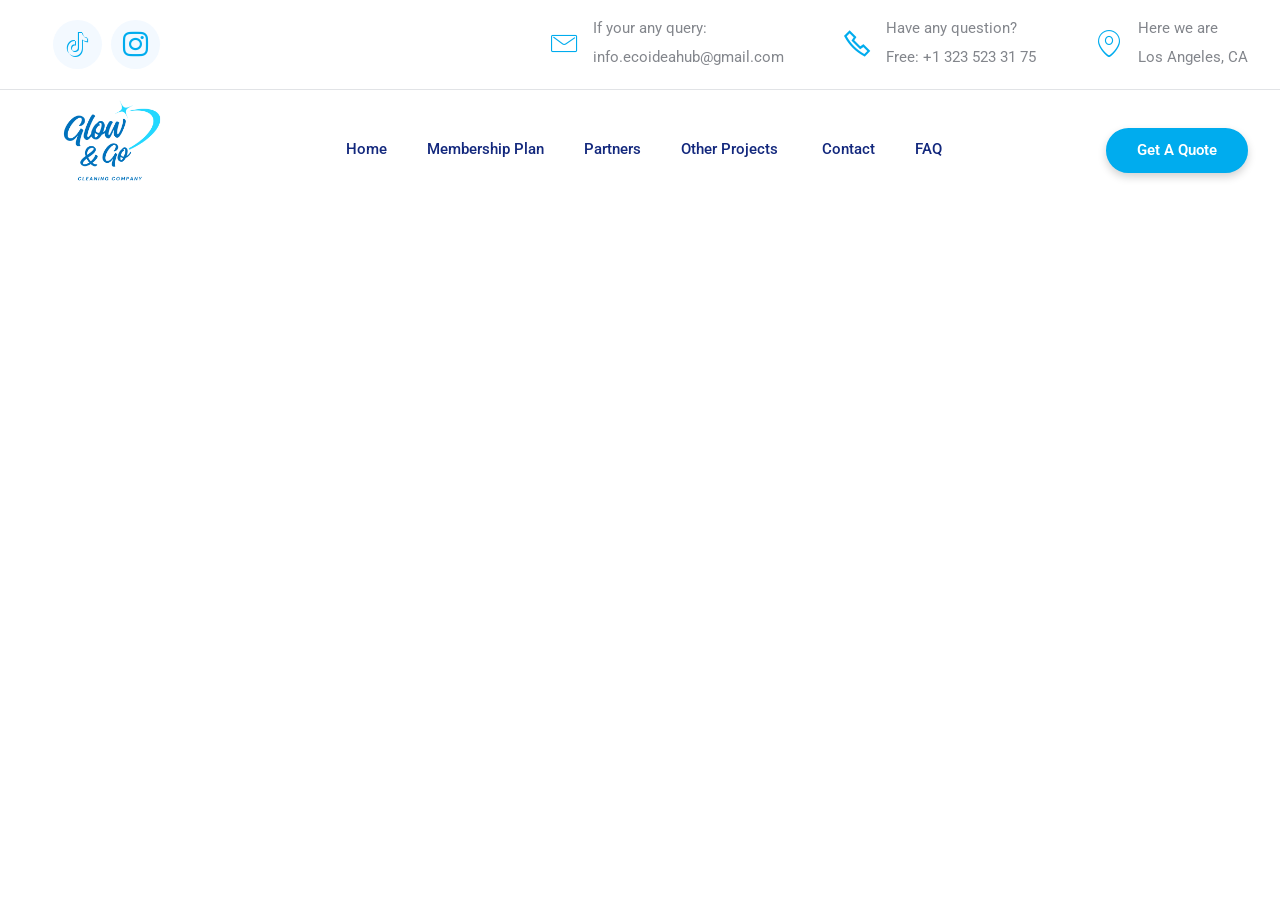
==== page1.html @ a7911803 "GG" ====
<!DOCTYPE html>
<html  >
<head>
  
  <meta charset="UTF-8">
  <meta http-equiv="X-UA-Compatible" content="IE=edge">
  
  <meta name="viewport" content="width=device-width, initial-scale=1, minimum-scale=1">
  <link rel="shortcut icon" href="assets/images/mbr-favicon.png" type="image/x-icon">
  <meta name="description" content="">
  
  
  <title>&nbsp;Terms &amp; Condition &amp; Privacy Policy</title>
  <link rel="stylesheet" href="assets/web/assets/mobirise-icons2/mobirise2.css">
  <link rel="stylesheet" href="assets/web/assets/mobirise-icons/mobirise-icons.css">
  <link rel="stylesheet" href="assets/tether/tether.min.css">
  <link rel="stylesheet" href="assets/bootstrap/css/bootstrap.min.css">
  <link rel="stylesheet" href="assets/popup-overlay-plugin/style.css">
  <link rel="stylesheet" href="assets/dropdown/css/style.css">
  <link rel="stylesheet" href="assets/socicon/css/styles.css">
  <link rel="stylesheet" href="assets/theme/css/style.css">
  <link rel="preload" href="https://fonts.googleapis.com/css?family=Jost:100,200,300,400,500,600,700,800,900,100i,200i,300i,400i,500i,600i,700i,800i,900i&display=swap" as="style" onload="this.onload=null;this.rel='stylesheet'">
  <noscript><link rel="stylesheet" href="https://fonts.googleapis.com/css?family=Jost:100,200,300,400,500,600,700,800,900,100i,200i,300i,400i,500i,600i,700i,800i,900i&display=swap"></noscript>
  <link rel="preload" href="https://fonts.googleapis.com/css?family=Dancing+Script:400,500,600,700&display=swap" as="style" onload="this.onload=null;this.rel='stylesheet'">
  <noscript><link rel="stylesheet" href="https://fonts.googleapis.com/css?family=Dancing+Script:400,500,600,700&display=swap"></noscript>
  <link rel="preload" href="https://fonts.googleapis.com/css?family=Roboto:100,200,300,400,500,600,700,800,900,100i,200i,300i,400i,500i,600i,700i,800i,900i&display=swap" as="style" onload="this.onload=null;this.rel='stylesheet'">
  <noscript><link rel="stylesheet" href="https://fonts.googleapis.com/css?family=Roboto:100,200,300,400,500,600,700,800,900,100i,200i,300i,400i,500i,600i,700i,800i,900i&display=swap"></noscript>
  <link rel="preload" as="style" href="assets/mobirise/css/mbr-additional.css?v=OY3A5E"><link rel="stylesheet" href="assets/mobirise/css/mbr-additional.css?v=OY3A5E" type="text/css">

  
  
  

</head>
<body>
  
  <section class="menu2 menu cid-s2V9RwV6vb" once="menu" id="menu2-7">

    

    <nav class="navbar navbar-dropdown align-items-center navbar-fixed-top navbar-toggleable-sm">
        <div class="menu-content-top">
            <div class="icons-menu">
                <div class="soc-item">
                    <a href="https://www.tiktok.com/@glowgo_cleaning" target="_blank">
                        <span class="mbr-iconfont socicon-tiktok socicon" style="font-size: 25px;"></span>
                    </a>
                </div>
                <div class="soc-item">
                    <a href="https://www.instagram.com/glowandgo_company?igsh=NTc4MTIwNjQ2YQ%3D%3D%5C" target="_blank">
                        <span class="mbr-iconfont socicon-instagram socicon" style="font-size: 25px;"></span>
                    </a>
                </div>
                
                
                
                
            </div>
            <div class="right-wrap d-flex align-items-center">
                <div class="info-widget">
                    <span class="widget-icon mbr-iconfont mbri-letter"></span>
                    <div class="widget-content display-4">
                        <p class="mbr-fonts-style mbr-regular widget-title display-4">If your any
                            query:</p>
                        <p class="mbr-fonts-style mbr-regular widget-title display-4">info.ecoideahub@gmail.com
                        </p>
                    </div>
                </div>
                <div class="info-widget">
                    <span class="widget-icon mbr-iconfont mobi-mbri-phone mobi-mbri"></span>
                    <div class="widget-content display-4">
                        <p class="mbr-fonts-style mbr-regular widget-title display-4">Have any
                            question?</p>
                        <p class="mbr-fonts-style mbr-regular widget-title display-4">Free: +1 323 523 31 75</p>
                    </div>
                </div>
                <div class="info-widget">
                    <span class="widget-icon mbr-iconfont mbri-pin"></span>
                    <div class="widget-content display-4">
                        <p class="mbr-fonts-style mbr-regular widget-title display-4">Here we are</p>
                        <p class="mbr-fonts-style mbr-regular widget-title display-4">Los Angeles, CA</p>
                    </div>
                </div>
            </div>
        </div>
        <div class="menu-bottom">
            <div class="menu-logo">
                <div class="navbar-brand">
                    <span class="navbar-logo">
                        <a href="index.html">
                            <img src="assets/images/cleaning203-234x234.png" alt="" style="height: 6.5rem;">
                        </a>
                    </span>
                    
                </div>
            </div>
            <div class="collapse navbar-collapse" id="navbarSupportedContent">
                <ul class="navbar-nav nav-dropdown js-float-line" data-app-modern-menu="true"><li class="nav-item">
                        <a class="nav-link link text-primary display-4" href="index.html#Hero">
                            Home</a>
                    </li>
                    
                    
                    <li class="nav-item">
                        <a class="nav-link link text-primary display-4" href="page4.html">Membership Plan</a>
                    </li>
                    
                    <li class="nav-item">
                        <a class="nav-link link text-primary display-4" href="page3.html">
                            Partners</a>
                    </li><li class="nav-item"><a class="nav-link link text-primary display-4" href="page3.html">Other Projects&nbsp;<br></a></li><li class="nav-item"><a class="nav-link link text-primary display-4" href="page3.html">Contact</a></li><li class="nav-item">
                        <a class="nav-link link text-primary display-4" href="index.html#faq">
                            FAQ</a>
                    </li></ul>
            </div>
            <div class="menu-content-right">
                <div class="navbar-buttons mbr-section-btn"><a class="btn btn-sm btn-success display-4" href="index.html#booking">
                        Get A Quote</a></div>
            </div>
            <button class="navbar-toggler " type="button" data-toggle="collapse" data-target="#navbarSupportedContent" aria-controls="navbarSupportedContent" aria-expanded="false" aria-label="Toggle navigation">
                <div class="hamburger">
                    <span></span>
                    <span></span>
                    <span></span>
                    <span></span>
                </div>
            </button>
        </div>
    </nav>
</section>


<script src="assets/web/assets/jquery/jquery.min.js"></script>
  <script src="assets/popper/popper.min.js"></script>
  <script src="assets/tether/tether.min.js"></script>
  <script src="assets/bootstrap/js/bootstrap.min.js"></script>
  <script src="assets/smoothscroll/smooth-scroll.js"></script>
  <script src="assets/dropdown/js/nav-dropdown.js"></script>
  <script src="assets/dropdown/js/navbar-dropdown.js"></script>
  <script src="assets/touchswipe/jquery.touch-swipe.min.js"></script>
  <script src="assets/theme/js/script.js"></script>
  
  
  

</body>
</html>
---- assets/web/assets/mobirise-icons2/mobirise2.css ----
@font-face {
  font-family: 'Moririse2';
  font-display: swap;
  src:  url('mobirise2.eot?f2bix4');
  src:  url('mobirise2.eot?f2bix4#iefix') format('embedded-opentype'),
    url('mobirise2.woff2?f2bix4') format('woff2'),
    url('mobirise2.woff?f2bix4') format('woff'),
    url('mobirise2.ttf?f2bix4') format('truetype'),
    url('mobirise2.svg?f2bix4#mobirise2') format('svg');
  font-weight: normal;
  font-style: normal;
}

[class^="mobi-"], [class*=" mobi-"] {
  /* use !important to prevent issues with browser extensions that change fonts */
  font-family: 'Moririse2' !important;
  speak: none;
  font-style: normal;
  font-weight: normal;
  font-variant: normal;
  text-transform: none;
  line-height: 1;

  /* Better Font Rendering =========== */
  -webkit-font-smoothing: antialiased;
  -moz-osx-font-smoothing: grayscale;
}

.mobi-mbri-add-submenu:before {
  content: "\e900";
}
.mobi-mbri-alert:before {
  content: "\e901";
}
.mobi-mbri-align-center:before {
  content: "\e902";
}
.mobi-mbri-align-justify:before {
  content: "\e903";
}
.mobi-mbri-align-left:before {
  content: "\e904";
}
.mobi-mbri-align-right:before {
  content: "\e905";
}
.mobi-mbri-android:before {
  content: "\e906";
}
.mobi-mbri-apple:before {
  content: "\e907";
}
.mobi-mbri-arrow-down:before {
  content: "\e908";
}
.mobi-mbri-arrow-next:before {
  content: "\e909";
}
.mobi-mbri-arrow-prev:before {
  content: "\e90a";
}
.mobi-mbri-arrow-up:before {
  content: "\e90b";
}
.mobi-mbri-bold:before {
  content: "\e90c";
}
.mobi-mbri-bookmark:before {
  content: "\e90d";
}
.mobi-mbri-bootstrap:before {
  content: "\e90e";
}
.mobi-mbri-briefcase:before {
  content: "\e90f";
}
.mobi-mbri-browse:before {
  content: "\e910";
}
.mobi-mbri-bulleted-list:before {
  content: "\e911";
}
.mobi-mbri-calendar:before {
  content: "\e912";
}
.mobi-mbri-camera:before {
  content: "\e913";
}
.mobi-mbri-cart-add:before {
  content: "\e914";
}
.mobi-mbri-cart-full:before {
  content: "\e915";
}
.mobi-mbri-cash:before {
  content: "\e916";
}
.mobi-mbri-change-style:before {
  content: "\e917";
}
.mobi-mbri-chat:before {
  content: "\e918";
}
.mobi-mbri-clock:before {
  content: "\e919";
}
.mobi-mbri-close:before {
  content: "\e91a";
}
.mobi-mbri-cloud:before {
  content: "\e91b";
}
.mobi-mbri-code:before {
  content: "\e91c";
}
.mobi-mbri-contact-form:before {
  content: "\e91d";
}
.mobi-mbri-credit-card:before {
  content: "\e91e";
}
.mobi-mbri-cursor-click:before {
  content: "\e91f";
}
.mobi-mbri-cust-feedback:before {
  content: "\e920";
}
.mobi-mbri-database:before {
  content: "\e921";
}
.mobi-mbri-delivery:before {
  content: "\e922";
}
.mobi-mbri-desktop:before {
  content: "\e923";
}
.mobi-mbri-devices:before {
  content: "\e924";
}
.mobi-mbri-down:before {
  content: "\e925";
}
.mobi-mbri-download-2:before {
  content: "\e926";
}
.mobi-mbri-download:before {
  content: "\e927";
}
.mobi-mbri-drag-n-drop-2:before {
  content: "\e928";
}
.mobi-mbri-drag-n-drop:before {
  content: "\e929";
}
.mobi-mbri-edit-2:before {
  content: "\e92a";
}
.mobi-mbri-edit:before {
  content: "\e92b";
}
.mobi-mbri-error:before {
  content: "\e92c";
}
.mobi-mbri-extension:before {
  content: "\e92d";
}
.mobi-mbri-features:before {
  content: "\e92e";
}
.mobi-mbri-file:before {
  content: "\e92f";
}
.mobi-mbri-flag:before {
  content: "\e930";
}
.mobi-mbri-folder:before {
  content: "\e931";
}
.mobi-mbri-gift:before {
  content: "\e932";
}
.mobi-mbri-github:before {
  content: "\e933";
}
.mobi-mbri-globe-2:before {
  content: "\e934";
}
.mobi-mbri-globe:before {
  content: "\e935";
}
.mobi-mbri-growing-chart:before {
  content: "\e936";
}
.mobi-mbri-hearth:before {
  content: "\e937";
}
.mobi-mbri-help:before {
  content: "\e938";
}
.mobi-mbri-home:before {
  content: "\e939";
}
.mobi-mbri-hot-cup:before {
  content: "\e93a";
}
.mobi-mbri-idea:before {
  content: "\e93b";
}
.mobi-mbri-image-gallery:before {
  content: "\e93c";
}
.mobi-mbri-image-slider:before {
  content: "\e93d";
}
.mobi-mbri-info:before {
  content: "\e93e";
}
.mobi-mbri-italic:before {
  content: "\e93f";
}
.mobi-mbri-key:before {
  content: "\e940";
}
.mobi-mbri-laptop:before {
  content: "\e941";
}
.mobi-mbri-layers:before {
  content: "\e942";
}
.mobi-mbri-left-right:before {
  content: "\e943";
}
.mobi-mbri-left:before {
  content: "\e944";
}
.mobi-mbri-letter:before {
  content: "\e945";
}
.mobi-mbri-like:before {
  content: "\e946";
}
.mobi-mbri-link:before {
  content: "\e947";
}
.mobi-mbri-lock:before {
  content: "\e948";
}
.mobi-mbri-login:before {
  content: "\e949";
}
.mobi-mbri-logout:before {
  content: "\e94a";
}
.mobi-mbri-magic-stick:before {
  content: "\e94b";
}
.mobi-mbri-map-pin:before {
  content: "\e94c";
}
.mobi-mbri-menu:before {
  content: "\e94d";
}
.mobi-mbri-mobile-2:before {
  content: "\e94e";
}
.mobi-mbri-mobile-horizontal:before {
  content: "\e94f";
}
.mobi-mbri-mobile:before {
  content: "\e950";
}
.mobi-mbri-mobirise:before {
  content: "\e951";
}
.mobi-mbri-more-horizontal:before {
  content: "\e952";
}
.mobi-mbri-more-vertical:before {
  content: "\e953";
}
.mobi-mbri-music:before {
  content: "\e954";
}
.mobi-mbri-new-file:before {
  content: "\e955";
}
.mobi-mbri-numbered-list:before {
  content: "\e956";
}
.mobi-mbri-opened-folder:before {
  content: "\e957";
}
.mobi-mbri-pages:before {
  content: "\e958";
}
.mobi-mbri-paper-plane:before {
  content: "\e959";
}
.mobi-mbri-paperclip:before {
  content: "\e95a";
}
.mobi-mbri-phone:before {
  content: "\e95b";
}
.mobi-mbri-photo:before {
  content: "\e95c";
}
.mobi-mbri-photos:before {
  content: "\e95d";
}
.mobi-mbri-pin:before {
  content: "\e95e";
}
.mobi-mbri-play:before {
  content: "\e95f";
}
.mobi-mbri-plus:before {
  content: "\e960";
}
.mobi-mbri-preview:before {
  content: "\e961";
}
.mobi-mbri-print:before {
  content: "\e962";
}
.mobi-mbri-protect:before {
  content: "\e963";
}
.mobi-mbri-question:before {
  content: "\e964";
}
.mobi-mbri-quote-left:before {
  content: "\e965";
}
.mobi-mbri-quote-right:before {
  content: "\e966";
}
.mobi-mbri-redo:before {
  content: "\e967";
}
.mobi-mbri-refresh:before {
  content: "\e968";
}
.mobi-mbri-responsive-2:before {
  content: "\e969";
}
.mobi-mbri-responsive:before {
  content: "\e96a";
}
.mobi-mbri-right:before {
  content: "\e96b";
}
.mobi-mbri-rocket:before {
  content: "\e96c";
}
.mobi-mbri-sad-face:before {
  content: "\e96d";
}
.mobi-mbri-sale:before {
  content: "\e96e";
}
.mobi-mbri-save:before {
  content: "\e96f";
}
.mobi-mbri-search:before {
  content: "\e970";
}
.mobi-mbri-setting-2:before {
  content: "\e971";
}
.mobi-mbri-setting-3:before {
  content: "\e972";
}
.mobi-mbri-setting:before {
  content: "\e973";
}
.mobi-mbri-share:before {
  content: "\e974";
}
.mobi-mbri-shopping-bag:before {
  content: "\e975";
}
.mobi-mbri-shopping-basket:before {
  content: "\e976";
}
.mobi-mbri-shopping-cart:before {
  content: "\e977";
}
.mobi-mbri-sites:before {
  content: "\e978";
}
.mobi-mbri-smile-face:before {
  content: "\e979";
}
.mobi-mbri-speed:before {
  content: "\e97a";
}
.mobi-mbri-star:before {
  content: "\e97b";
}
.mobi-mbri-success:before {
  content: "\e97c";
}
.mobi-mbri-sun:before {
  content: "\e97d";
}
.mobi-mbri-sun2:before {
  content: "\e97e";
}
.mobi-mbri-tablet-vertical:before {
  content: "\e97f";
}
.mobi-mbri-tablet:before {
  content: "\e980";
}
.mobi-mbri-target:before {
  content: "\e981";
}
.mobi-mbri-timer:before {
  content: "\e982";
}
.mobi-mbri-to-ftp:before {
  content: "\e983";
}
.mobi-mbri-to-local-drive:before {
  content: "\e984";
}
.mobi-mbri-touch-swipe:before {
  content: "\e985";
}
.mobi-mbri-touch:before {
  content: "\e986";
}
.mobi-mbri-trash:before {
  content: "\e987";
}
.mobi-mbri-underline:before {
  content: "\e988";
}
.mobi-mbri-undo:before {
  content: "\e989";
}
.mobi-mbri-unlink:before {
  content: "\e98a";
}
.mobi-mbri-unlock:before {
  content: "\e98b";
}
.mobi-mbri-up-down:before {
  content: "\e98c";
}
.mobi-mbri-up:before {
  content: "\e98d";
}
.mobi-mbri-update:before {
  content: "\e98e";
}
.mobi-mbri-upload-2:before {
  content: "\e98f";
}
.mobi-mbri-upload:before {
  content: "\e990";
}
.mobi-mbri-user-2:before {
  content: "\e991";
}
.mobi-mbri-user:before {
  content: "\e992";
}
.mobi-mbri-users:before {
  content: "\e993";
}
.mobi-mbri-video-play:before {
  content: "\e994";
}
.mobi-mbri-video:before {
  content: "\e995";
}
.mobi-mbri-watch:before {
  content: "\e996";
}
.mobi-mbri-website-theme-2:before {
  content: "\e997";
}
.mobi-mbri-website-theme:before {
  content: "\e998";
}
.mobi-mbri-wifi:before {
  content: "\e999";
}
.mobi-mbri-windows:before {
  content: "\e99a";
}
.mobi-mbri-zoom-in:before {
  content: "\e99b";
}
.mobi-mbri-zoom-out:before {
  content: "\e99c";
}
---- assets/web/assets/mobirise-icons/mobirise-icons.css ----
@font-face {
  font-family: 'MobiriseIcons';
  src:  url('mobirise-icons.eot?spat4u');
  src:  url('mobirise-icons.eot?spat4u#iefix') format('embedded-opentype'),
    url('mobirise-icons.woff2?spat4u') format('woff2'),
    url('mobirise-icons.woff?spat4u') format('woff'),
    url('mobirise-icons.ttf?spat4u') format('truetype'),
    url('mobirise-icons.svg?spat4u#MobiriseIcons') format('svg');
  font-weight: normal;
  font-style: normal;
  font-display: swap;
}

[class^="mbri-"], [class*=" mbri-"] {
  /* use !important to prevent issues with browser extensions that change fonts */
  font-family: MobiriseIcons !important;
  speak: none;
  font-style: normal;
  font-weight: normal;
  font-variant: normal;
  text-transform: none;
  line-height: 1;

  /* Better Font Rendering =========== */
  -webkit-font-smoothing: antialiased;
  -moz-osx-font-smoothing: grayscale;
}

.mbri-add-submenu:before {
  content: "\e900";
}
.mbri-alert:before {
  content: "\e901";
}
.mbri-align-center:before {
  content: "\e902";
}
.mbri-align-justify:before {
  content: "\e903";
}
.mbri-align-left:before {
  content: "\e904";
}
.mbri-align-right:before {
  content: "\e905";
}
.mbri-android:before {
  content: "\e906";
}
.mbri-apple:before {
  content: "\e907";
}
.mbri-arrow-down:before {
  content: "\e908";
}
.mbri-arrow-next:before {
  content: "\e909";
}
.mbri-arrow-prev:before {
  content: "\e90a";
}
.mbri-arrow-up:before {
  content: "\e90b";
}
.mbri-bold:before {
  content: "\e90c";
}
.mbri-bookmark:before {
  content: "\e90d";
}
.mbri-bootstrap:before {
  content: "\e90e";
}
.mbri-briefcase:before {
  content: "\e90f";
}
.mbri-browse:before {
  content: "\e910";
}
.mbri-bulleted-list:before {
  content: "\e911";
}
.mbri-calendar:before {
  content: "\e912";
}
.mbri-camera:before {
  content: "\e913";
}
.mbri-cart-add:before {
  content: "\e914";
}
.mbri-cart-full:before {
  content: "\e915";
}
.mbri-cash:before {
  content: "\e916";
}
.mbri-change-style:before {
  content: "\e917";
}
.mbri-chat:before {
  content: "\e918";
}
.mbri-clock:before {
  content: "\e919";
}
.mbri-close:before {
  content: "\e91a";
}
.mbri-cloud:before {
  content: "\e91b";
}
.mbri-code:before {
  content: "\e91c";
}
.mbri-contact-form:before {
  content: "\e91d";
}
.mbri-credit-card:before {
  content: "\e91e";
}
.mbri-cursor-click:before {
  content: "\e91f";
}
.mbri-cust-feedback:before {
  content: "\e920";
}
.mbri-database:before {
  content: "\e921";
}
.mbri-delivery:before {
  content: "\e922";
}
.mbri-desktop:before {
  content: "\e923";
}
.mbri-devices:before {
  content: "\e924";
}
.mbri-down:before {
  content: "\e925";
}
.mbri-download:before {
  content: "\e989";
}
.mbri-drag-n-drop:before {
  content: "\e927";
}
.mbri-drag-n-drop2:before {
  content: "\e928";
}
.mbri-edit:before {
  content: "\e929";
}
.mbri-edit2:before {
  content: "\e92a";
}
.mbri-error:before {
  content: "\e92b";
}
.mbri-extension:before {
  content: "\e92c";
}
.mbri-features:before {
  content: "\e92d";
}
.mbri-file:before {
  content: "\e92e";
}
.mbri-flag:before {
  content: "\e92f";
}
.mbri-folder:before {
  content: "\e930";
}
.mbri-gift:before {
  content: "\e931";
}
.mbri-github:before {
  content: "\e932";
}
.mbri-globe:before {
  content: "\e933";
}
.mbri-globe-2:before {
  content: "\e934";
}
.mbri-growing-chart:before {
  content: "\e935";
}
.mbri-hearth:before {
  content: "\e936";
}
.mbri-help:before {
  content: "\e937";
}
.mbri-home:before {
  content: "\e938";
}
.mbri-hot-cup:before {
  content: "\e939";
}
.mbri-idea:before {
  content: "\e93a";
}
.mbri-image-gallery:before {
  content: "\e93b";
}
.mbri-image-slider:before {
  content: "\e93c";
}
.mbri-info:before {
  content: "\e93d";
}
.mbri-italic:before {
  content: "\e93e";
}
.mbri-key:before {
  content: "\e93f";
}
.mbri-laptop:before {
  content: "\e940";
}
.mbri-layers:before {
  content: "\e941";
}
.mbri-left-right:before {
  content: "\e942";
}
.mbri-left:before {
  content: "\e943";
}
.mbri-letter:before {
  content: "\e944";
}
.mbri-like:before {
  content: "\e945";
}
.mbri-link:before {
  content: "\e946";
}
.mbri-lock:before {
  content: "\e947";
}
.mbri-login:before {
  content: "\e948";
}
.mbri-logout:before {
  content: "\e949";
}
.mbri-magic-stick:before {
  content: "\e94a";
}
.mbri-map-pin:before {
  content: "\e94b";
}
.mbri-menu:before {
  content: "\e94c";
}
.mbri-mobile:before {
  content: "\e94d";
}
.mbri-mobile2:before {
  content: "\e94e";
}
.mbri-mobirise:before {
  content: "\e94f";
}
.mbri-more-horizontal:before {
  content: "\e950";
}
.mbri-more-vertical:before {
  content: "\e951";
}
.mbri-music:before {
  content: "\e952";
}
.mbri-new-file:before {
  content: "\e953";
}
.mbri-numbered-list:before {
  content: "\e954";
}
.mbri-opened-folder:before {
  content: "\e955";
}
.mbri-pages:before {
  content: "\e956";
}
.mbri-paper-plane:before {
  content: "\e957";
}
.mbri-paperclip:before {
  content: "\e958";
}
.mbri-photo:before {
  content: "\e959";
}
.mbri-photos:before {
  content: "\e95a";
}
.mbri-pin:before {
  content: "\e95b";
}
.mbri-play:before {
  content: "\e95c";
}
.mbri-plus:before {
  content: "\e95d";
}
.mbri-preview:before {
  content: "\e95e";
}
.mbri-print:before {
  content: "\e95f";
}
.mbri-protect:before {
  content: "\e960";
}
.mbri-question:before {
  content: "\e961";
}
.mbri-quote-left:before {
  content: "\e962";
}
.mbri-quote-right:before {
  content: "\e963";
}
.mbri-refresh:before {
  content: "\e964";
}
.mbri-responsive:before {
  content: "\e965";
}
.mbri-right:before {
  content: "\e966";
}
.mbri-rocket:before {
  content: "\e967";
}
.mbri-sad-face:before {
  content: "\e968";
}
.mbri-sale:before {
  content: "\e969";
}
.mbri-save:before {
  content: "\e96a";
}
.mbri-search:before {
  content: "\e96b";
}
.mbri-setting:before {
  content: "\e96c";
}
.mbri-setting2:before {
  content: "\e96d";
}
.mbri-setting3:before {
  content: "\e96e";
}
.mbri-share:before {
  content: "\e96f";
}
.mbri-shopping-bag:before {
  content: "\e970";
}
.mbri-shopping-basket:before {
  content: "\e971";
}
.mbri-shopping-cart:before {
  content: "\e972";
}
.mbri-sites:before {
  content: "\e973";
}
.mbri-smile-face:before {
  content: "\e974";
}
.mbri-speed:before {
  content: "\e975";
}
.mbri-star:before {
  content: "\e976";
}
.mbri-success:before {
  content: "\e977";
}
.mbri-sun:before {
  content: "\e978";
}
.mbri-sun2:before {
  content: "\e979";
}
.mbri-tablet:before {
  content: "\e97a";
}
.mbri-tablet-vertical:before {
  content: "\e97b";
}
.mbri-target:before {
  content: "\e97c";
}
.mbri-timer:before {
  content: "\e97d";
}
.mbri-to-ftp:before {
  content: "\e97e";
}
.mbri-to-local-drive:before {
  content: "\e97f";
}
.mbri-touch-swipe:before {
  content: "\e980";
}
.mbri-touch:before {
  content: "\e981";
}
.mbri-trash:before {
  content: "\e982";
}
.mbri-underline:before {
  content: "\e983";
}
.mbri-unlink:before {
  content: "\e984";
}
.mbri-unlock:before {
  content: "\e985";
}
.mbri-up-down:before {
  content: "\e986";
}
.mbri-up:before {
  content: "\e987";
}
.mbri-update:before {
  content: "\e988";
}
.mbri-upload:before {
 content: "\e926"; 
}
.mbri-user:before {
  content: "\e98a";
}
.mbri-user2:before {
  content: "\e98b";
}
.mbri-users:before {
  content: "\e98c";
}
.mbri-video:before {
  content: "\e98d";
}
.mbri-video-play:before {
  content: "\e98e";
}
.mbri-watch:before {
  content: "\e98f";
}
.mbri-website-theme:before {
  content: "\e990";
}
.mbri-wifi:before {
  content: "\e991";
}
.mbri-windows:before {
  content: "\e992";
}
.mbri-zoom-out:before {
  content: "\e993";
}
.mbri-redo:before {
  content: "\e994";
}
.mbri-undo:before {
  content: "\e995";
}
---- assets/popup-overlay-plugin/style.css ----
html.is-builder .modal-backdrop.show {
    display: none !important;
}
---- assets/dropdown/css/style.css ----
.navbar-dropdown {
  left: 0;
  padding: 0;
  position: absolute;
  right: 0;
  top: 0;
  transition: all 0.45s ease;
  z-index: 1030;
  background: #282828; }
  .navbar-dropdown .navbar-logo {
    margin-right: 0.8rem;
    transition: margin 0.3s ease-in-out;
    vertical-align: middle; }
    .navbar-dropdown .navbar-logo img {
      height: 3.125rem;
      transition: all 0.3s ease-in-out; }
    .navbar-dropdown .navbar-logo.mbr-iconfont {
      font-size: 3.125rem;
      line-height: 3.125rem; }
  .navbar-dropdown .navbar-caption {
    font-weight: 700;
    white-space: normal;
    vertical-align: -4px;
    line-height: 3.125rem !important; }
    .navbar-dropdown .navbar-caption, .navbar-dropdown .navbar-caption:hover {
      color: inherit;
      text-decoration: none; }
  .navbar-dropdown .mbr-iconfont + .navbar-caption {
    vertical-align: -1px; }
  .navbar-dropdown.navbar-fixed-top {
    position: fixed; }
  .navbar-dropdown .navbar-brand span {
    vertical-align: -4px; }
  .navbar-dropdown.bg-color.transparent {
    background: none; }
  .navbar-dropdown.navbar-short .navbar-brand {
    padding: 0.625rem 0; }
    .navbar-dropdown.navbar-short .navbar-brand span {
      vertical-align: -1px; }
  .navbar-dropdown.navbar-short .navbar-caption {
    line-height: 2.375rem !important;
    vertical-align: -2px; }
  .navbar-dropdown.navbar-short .navbar-logo {
    margin-right: 0.5rem; }
    .navbar-dropdown.navbar-short .navbar-logo img {
      height: 2.375rem; }
    .navbar-dropdown.navbar-short .navbar-logo.mbr-iconfont {
      font-size: 2.375rem;
      line-height: 2.375rem; }
  .navbar-dropdown.navbar-short .mbr-table-cell {
    height: 3.625rem; }
  .navbar-dropdown .navbar-close {
    left: 0.6875rem;
    position: fixed;
    top: 0.75rem;
    z-index: 1000; }
  .navbar-dropdown .hamburger-icon {
    content: "";
    display: inline-block;
    vertical-align: middle;
    width: 16px;
    -webkit-box-shadow: 0 -6px 0 1px #282828,0 0 0 1px #282828,0 6px 0 1px #282828;
    -moz-box-shadow: 0 -6px 0 1px #282828,0 0 0 1px #282828,0 6px 0 1px #282828;
    box-shadow: 0 -6px 0 1px #282828,0 0 0 1px #282828,0 6px 0 1px #282828; }

.dropdown-menu .dropdown-toggle[data-toggle="dropdown-submenu"]::after {
  border-bottom: 0.35em solid transparent;
  border-left: 0.35em solid;
  border-right: 0;
  border-top: 0.35em solid transparent;
  margin-left: 0.3rem; }

.dropdown-menu .dropdown-item:focus {
  outline: 0; }

.nav-dropdown {
  font-size: 0.75rem;
  font-weight: 500;
  height: auto !important; }
  .nav-dropdown .nav-btn {
    padding-left: 1rem; }
  .nav-dropdown .link {
    margin: .667em 1.667em;
    font-weight: 500;
    padding: 0;
    transition: color .2s ease-in-out; }
    .nav-dropdown .link.dropdown-toggle {
      margin-right: 2.583em; }
      .nav-dropdown .link.dropdown-toggle::after {
        margin-left: .25rem;
        border-top: 0.35em solid;
        border-right: 0.35em solid transparent;
        border-left: 0.35em solid transparent;
        border-bottom: 0; }
      .nav-dropdown .link.dropdown-toggle[aria-expanded="true"] {
        margin: 0;
        padding: 0.667em 3.263em  0.667em 1.667em; }
  .nav-dropdown .link::after,
  .nav-dropdown .dropdown-item::after {
    color: inherit; }
  .nav-dropdown .btn {
    font-size: 0.75rem;
    font-weight: 700;
    letter-spacing: 0;
    margin-bottom: 0;
    padding-left: 1.25rem;
    padding-right: 1.25rem; }
  .nav-dropdown .dropdown-menu {
    border-radius: 0;
    border: 0;
    left: 0;
    margin: 0;
    padding-bottom: 1.25rem;
    padding-top: 1.25rem;
    position: relative; }
  .nav-dropdown .dropdown-submenu {
    margin-left: 0.125rem;
    top: 0; }
  .nav-dropdown .dropdown-item {
    font-weight: 500;
    line-height: 2;
    padding: 0.3846em 4.615em 0.3846em 1.5385em;
    position: relative;
    transition: color .2s ease-in-out, background-color .2s ease-in-out; }
    .nav-dropdown .dropdown-item::after {
      margin-top: -0.3077em;
      position: absolute;
      right: 1.1538em;
      top: 50%; }
    .nav-dropdown .dropdown-item:focus, .nav-dropdown .dropdown-item:hover {
      background: none; }

@media (max-width: 767px) {
  .nav-dropdown.navbar-toggleable-sm {
    bottom: 0;
    display: none;
    left: 0;
    overflow-x: hidden;
    position: fixed;
    top: 0;
    transform: translateX(-100%);
    -ms-transform: translateX(-100%);
    -webkit-transform: translateX(-100%);
    width: 18.75rem;
    z-index: 999; } }
.nav-dropdown.navbar-toggleable-xl {
  bottom: 0;
  display: none;
  left: 0;
  overflow-x: hidden;
  position: fixed;
  top: 0;
  transform: translateX(-100%);
  -ms-transform: translateX(-100%);
  -webkit-transform: translateX(-100%);
  width: 18.75rem;
  z-index: 999; }

.nav-dropdown-sm {
  display: block !important;
  overflow-x: hidden;
  overflow: auto;
  padding-top: 3.875rem; }
  .nav-dropdown-sm::after {
    content: "";
    display: block;
    height: 3rem;
    width: 100%; }
  .nav-dropdown-sm.collapse.in ~ .navbar-close {
    display: block !important; }
  .nav-dropdown-sm.collapsing, .nav-dropdown-sm.collapse.in {
    transform: translateX(0);
    -ms-transform: translateX(0);
    -webkit-transform: translateX(0);
    transition: all 0.25s ease-out;
    -webkit-transition: all 0.25s ease-out;
    background: #282828; }
  .nav-dropdown-sm.collapsing[aria-expanded="false"] {
    transform: translateX(-100%);
    -ms-transform: translateX(-100%);
    -webkit-transform: translateX(-100%); }
  .nav-dropdown-sm .nav-item {
    display: block;
    margin-left: 0 !important;
    padding-left: 0; }
  .nav-dropdown-sm .link,
  .nav-dropdown-sm .dropdown-item {
    border-top: 1px dotted rgba(255, 255, 255, 0.1);
    font-size: 0.8125rem;
    line-height: 1.6;
    margin: 0 !important;
    padding: 0.875rem 2.4rem 0.875rem 1.5625rem !important;
    position: relative;
    white-space: normal; }
    .nav-dropdown-sm .link:focus, .nav-dropdown-sm .link:hover,
    .nav-dropdown-sm .dropdown-item:focus,
    .nav-dropdown-sm .dropdown-item:hover {
      background: rgba(0, 0, 0, 0.2) !important;
      color: #c0a375; }
  .nav-dropdown-sm .nav-btn {
    position: relative;
    padding: 1.5625rem 1.5625rem 0 1.5625rem; }
    .nav-dropdown-sm .nav-btn::before {
      border-top: 1px dotted rgba(255, 255, 255, 0.1);
      content: "";
      left: 0;
      position: absolute;
      top: 0;
      width: 100%; }
    .nav-dropdown-sm .nav-btn + .nav-btn {
      padding-top: 0.625rem; }
      .nav-dropdown-sm .nav-btn + .nav-btn::before {
        display: none; }
  .nav-dropdown-sm .btn {
    padding: 0.625rem 0; }
  .nav-dropdown-sm .dropdown-toggle[data-toggle="dropdown-submenu"]::after {
    margin-left: .25rem;
    border-top: 0.35em solid;
    border-right: 0.35em solid transparent;
    border-left: 0.35em solid transparent;
    border-bottom: 0; }
  .nav-dropdown-sm .dropdown-toggle[data-toggle="dropdown-submenu"][aria-expanded="true"]::after {
    border-top: 0;
    border-right: 0.35em solid transparent;
    border-left: 0.35em solid transparent;
    border-bottom: 0.35em solid; }
  .nav-dropdown-sm .dropdown-menu {
    margin: 0;
    padding: 0;
    position: relative;
    top: 0;
    left: 0;
    width: 100%;
    border: 0;
    float: none;
    border-radius: 0;
    background: none; }
  .nav-dropdown-sm .dropdown-submenu {
    left: 100%;
    margin-left: 0.125rem;
    margin-top: -1.25rem;
    top: 0; }

.navbar-toggleable-sm .nav-dropdown .dropdown-menu {
  position: absolute; }

.navbar-toggleable-sm .nav-dropdown .dropdown-submenu {
  left: 100%;
  margin-left: 0.125rem;
  margin-top: -1.25rem;
  top: 0; }

.navbar-toggleable-sm.opened .nav-dropdown .dropdown-menu {
  position: relative; }

.navbar-toggleable-sm.opened .nav-dropdown .dropdown-submenu {
  left: 0;
  margin-left: 00rem;
  margin-top: 0rem;
  top: 0; }

.is-builder .nav-dropdown.collapsing {
  transition: none !important; }

/*# sourceMappingURL=style.css.map */
---- assets/socicon/css/styles.css ----
@charset "UTF-8";

@font-face {
  font-family: 'Socicon';
  src:  url('../fonts/socicon.eot');
  src:  url('../fonts/socicon.eot?#iefix') format('embedded-opentype'),
    url('../fonts/socicon.woff2') format('woff2'),
    url('../fonts/socicon.ttf') format('truetype'),
    url('../fonts/socicon.woff') format('woff'),
    url('../fonts/socicon.svg#socicon') format('svg');
  font-weight: normal;
  font-style: normal;
  font-display: swap;
}

[data-icon]:before {
  font-family: "socicon" !important;
  content: attr(data-icon);
  font-style: normal !important;
  font-weight: normal !important;
  font-variant: normal !important;
  text-transform: none !important;
  speak: none;
  line-height: 1;
  -webkit-font-smoothing: antialiased;
  -moz-osx-font-smoothing: grayscale;
}

[class^="socicon-"], [class*=" socicon-"] {
  /* use !important to prevent issues with browser extensions that change fonts */
  font-family: 'Socicon' !important;
  speak: none;
  font-style: normal;
  font-weight: normal;
  font-variant: normal;
  text-transform: none;
  line-height: 1;

  /* Better Font Rendering =========== */
  -webkit-font-smoothing: antialiased;
  -moz-osx-font-smoothing: grayscale;
}

.socicon-500px:before {
  content: "\e000";
}
.socicon-8tracks:before {
  content: "\e001";
}
.socicon-airbnb:before {
  content: "\e002";
}
.socicon-alliance:before {
  content: "\e003";
}
.socicon-amazon:before {
  content: "\e004";
}
.socicon-amplement:before {
  content: "\e005";
}
.socicon-android:before {
  content: "\e006";
}
.socicon-angellist:before {
  content: "\e007";
}
.socicon-apple:before {
  content: "\e008";
}
.socicon-appnet:before {
  content: "\e009";
}
.socicon-baidu:before {
  content: "\e00a";
}
.socicon-bandcamp:before {
  content: "\e00b";
}
.socicon-battlenet:before {
  content: "\e00c";
}
.socicon-mixer:before {
  content: "\e00d";
}
.socicon-bebee:before {
  content: "\e00e";
}
.socicon-bebo:before {
  content: "\e00f";
}
.socicon-behance:before {
  content: "\e010";
}
.socicon-blizzard:before {
  content: "\e011";
}
.socicon-blogger:before {
  content: "\e012";
}
.socicon-buffer:before {
  content: "\e013";
}
.socicon-chrome:before {
  content: "\e014";
}
.socicon-coderwall:before {
  content: "\e015";
}
.socicon-curse:before {
  content: "\e016";
}
.socicon-dailymotion:before {
  content: "\e017";
}
.socicon-deezer:before {
  content: "\e018";
}
.socicon-delicious:before {
  content: "\e019";
}
.socicon-deviantart:before {
  content: "\e01a";
}
.socicon-diablo:before {
  content: "\e01b";
}
.socicon-digg:before {
  content: "\e01c";
}
.socicon-discord:before {
  content: "\e01d";
}
.socicon-disqus:before {
  content: "\e01e";
}
.socicon-douban:before {
  content: "\e01f";
}
.socicon-draugiem:before {
  content: "\e020";
}
.socicon-dribbble:before {
  content: "\e021";
}
.socicon-drupal:before {
  content: "\e022";
}
.socicon-ebay:before {
  content: "\e023";
}
.socicon-ello:before {
  content: "\e024";
}
.socicon-endomodo:before {
  content: "\e025";
}
.socicon-envato:before {
  content: "\e026";
}
.socicon-etsy:before {
  content: "\e027";
}
.socicon-facebook:before {
  content: "\e028";
}
.socicon-feedburner:before {
  content: "\e029";
}
.socicon-filmweb:before {
  content: "\e02a";
}
.socicon-firefox:before {
  content: "\e02b";
}
.socicon-flattr:before {
  content: "\e02c";
}
.socicon-flickr:before {
  content: "\e02d";
}
.socicon-formulr:before {
  content: "\e02e";
}
.socicon-forrst:before {
  content: "\e02f";
}
.socicon-foursquare:before {
  content: "\e030";
}
.socicon-friendfeed:before {
  content: "\e031";
}
.socicon-github:before {
  content: "\e032";
}
.socicon-goodreads:before {
  content: "\e033";
}
.socicon-google:before {
  content: "\e034";
}
.socicon-googlescholar:before {
  content: "\e035";
}
.socicon-googlegroups:before {
  content: "\e036";
}
.socicon-googlephotos:before {
  content: "\e037";
}
.socicon-googleplus:before {
  content: "\e038";
}
.socicon-grooveshark:before {
  content: "\e039";
}
.socicon-hackerrank:before {
  content: "\e03a";
}
.socicon-hearthstone:before {
  content: "\e03b";
}
.socicon-hellocoton:before {
  content: "\e03c";
}
.socicon-heroes:before {
  content: "\e03d";
}
.socicon-smashcast:before {
  content: "\e03e";
}
.socicon-horde:before {
  content: "\e03f";
}
.socicon-houzz:before {
  content: "\e040";
}
.socicon-icq:before {
  content: "\e041";
}
.socicon-identica:before {
  content: "\e042";
}
.socicon-imdb:before {
  content: "\e043";
}
.socicon-instagram:before {
  content: "\e044";
}
.socicon-issuu:before {
  content: "\e045";
}
.socicon-istock:before {
  content: "\e046";
}
.socicon-itunes:before {
  content: "\e047";
}
.socicon-keybase:before {
  content: "\e048";
}
.socicon-lanyrd:before {
  content: "\e049";
}
.socicon-lastfm:before {
  content: "\e04a";
}
.socicon-line:before {
  content: "\e04b";
}
.socicon-linkedin:before {
  content: "\e04c";
}
.socicon-livejournal:before {
  content: "\e04d";
}
.socicon-lyft:before {
  content: "\e04e";
}
.socicon-macos:before {
  content: "\e04f";
}
.socicon-mail:before {
  content: "\e050";
}
.socicon-medium:before {
  content: "\e051";
}
.socicon-meetup:before {
  content: "\e052";
}
.socicon-mixcloud:before {
  content: "\e053";
}
.socicon-modelmayhem:before {
  content: "\e054";
}
.socicon-mumble:before {
  content: "\e055";
}
.socicon-myspace:before {
  content: "\e056";
}
.socicon-newsvine:before {
  content: "\e057";
}
.socicon-nintendo:before {
  content: "\e058";
}
.socicon-npm:before {
  content: "\e059";
}
.socicon-odnoklassniki:before {
  content: "\e05a";
}
.socicon-openid:before {
  content: "\e05b";
}
.socicon-opera:before {
  content: "\e05c";
}
.socicon-outlook:before {
  content: "\e05d";
}
.socicon-overwatch:before {
  content: "\e05e";
}
.socicon-patreon:before {
  content: "\e05f";
}
.socicon-paypal:before {
  content: "\e060";
}
.socicon-periscope:before {
  content: "\e061";
}
.socicon-persona:before {
  content: "\e062";
}
.socicon-pinterest:before {
  content: "\e063";
}
.socicon-play:before {
  content: "\e064";
}
.socicon-player:before {
  content: "\e065";
}
.socicon-playstation:before {
  content: "\e066";
}
.socicon-pocket:before {
  content: "\e067";
}
.socicon-qq:before {
  content: "\e068";
}
.socicon-quora:before {
  content: "\e069";
}
.socicon-raidcall:before {
  content: "\e06a";
}
.socicon-ravelry:before {
  content: "\e06b";
}
.socicon-reddit:before {
  content: "\e06c";
}
.socicon-renren:before {
  content: "\e06d";
}
.socicon-researchgate:before {
  content: "\e06e";
}
.socicon-residentadvisor:before {
  content: "\e06f";
}
.socicon-reverbnation:before {
  content: "\e070";
}
.socicon-rss:before {
  content: "\e071";
}
.socicon-sharethis:before {
  content: "\e072";
}
.socicon-skype:before {
  content: "\e073";
}
.socicon-slideshare:before {
  content: "\e074";
}
.socicon-smugmug:before {
  content: "\e075";
}
.socicon-snapchat:before {
  content: "\e076";
}
.socicon-songkick:before {
  content: "\e077";
}
.socicon-soundcloud:before {
  content: "\e078";
}
.socicon-spotify:before {
  content: "\e079";
}
.socicon-stackexchange:before {
  content: "\e07a";
}
.socicon-stackoverflow:before {
  content: "\e07b";
}
.socicon-starcraft:before {
  content: "\e07c";
}
.socicon-stayfriends:before {
  content: "\e07d";
}
.socicon-steam:before {
  content: "\e07e";
}
.socicon-storehouse:before {
  content: "\e07f";
}
.socicon-strava:before {
  content: "\e080";
}
.socicon-streamjar:before {
  content: "\e081";
}
.socicon-stumbleupon:before {
  content: "\e082";
}
.socicon-swarm:before {
  content: "\e083";
}
.socicon-teamspeak:before {
  content: "\e084";
}
.socicon-teamviewer:before {
  content: "\e085";
}
.socicon-technorati:before {
  content: "\e086";
}
.socicon-telegram:before {
  content: "\e087";
}
.socicon-tripadvisor:before {
  content: "\e088";
}
.socicon-tripit:before {
  content: "\e089";
}
.socicon-triplej:before {
  content: "\e08a";
}
.socicon-tumblr:before {
  content: "\e08b";
}
.socicon-twitch:before {
  content: "\e08c";
}
.socicon-twitter:before {
  content: "\e08d";
}
.socicon-uber:before {
  content: "\e08e";
}
.socicon-ventrilo:before {
  content: "\e08f";
}
.socicon-viadeo:before {
  content: "\e090";
}
.socicon-viber:before {
  content: "\e091";
}
.socicon-viewbug:before {
  content: "\e092";
}
.socicon-vimeo:before {
  content: "\e093";
}
.socicon-vine:before {
  content: "\e094";
}
.socicon-vkontakte:before {
  content: "\e095";
}
.socicon-warcraft:before {
  content: "\e096";
}
.socicon-wechat:before {
  content: "\e097";
}
.socicon-weibo:before {
  content: "\e098";
}
.socicon-whatsapp:before {
  content: "\e099";
}
.socicon-wikipedia:before {
  content: "\e09a";
}
.socicon-windows:before {
  content: "\e09b";
}
.socicon-wordpress:before {
  content: "\e09c";
}
.socicon-wykop:before {
  content: "\e09d";
}
.socicon-xbox:before {
  content: "\e09e";
}
.socicon-xing:before {
  content: "\e09f";
}
.socicon-yahoo:before {
  content: "\e0a0";
}
.socicon-yammer:before {
  content: "\e0a1";
}
.socicon-yandex:before {
  content: "\e0a2";
}
.socicon-yelp:before {
  content: "\e0a3";
}
.socicon-younow:before {
  content: "\e0a4";
}
.socicon-youtube:before {
  content: "\e0a5";
}
.socicon-zapier:before {
  content: "\e0a6";
}
.socicon-zerply:before {
  content: "\e0a7";
}
.socicon-zomato:before {
  content: "\e0a8";
}
.socicon-zynga:before {
  content: "\e0a9";
}
.socicon-bluesky:before {
  content: "\e0aa";
}
.socicon-threads:before {
  content: "\e0ab";
}
.socicon-spreadshirt:before {
  content: "\e901";
}
.socicon-gamejolt:before {
  content: "\e902";
}
.socicon-trello:before {
  content: "\e903";
}
.socicon-tunein:before {
  content: "\e904";
}
.socicon-bloglovin:before {
  content: "\e905";
}
.socicon-gamewisp:before {
  content: "\e906";
}
.socicon-messenger:before {
  content: "\e907";
}
.socicon-pandora:before {
  content: "\e908";
}
.socicon-augment:before {
  content: "\e909";
}
.socicon-bitbucket:before {
  content: "\e90a";
}
.socicon-fyuse:before {
  content: "\e90b";
}
.socicon-yt-gaming:before {
  content: "\e90c";
}
.socicon-sketchfab:before {
  content: "\e90d";
}
.socicon-mobcrush:before {
  content: "\e90e";
}
.socicon-microsoft:before {
  content: "\e90f";
}
.socicon-realtor:before {
  content: "\e910";
}
.socicon-tidal:before {
  content: "\e911";
}
.socicon-qobuz:before {
  content: "\e912";
}
.socicon-natgeo:before {
  content: "\e913";
}
.socicon-mastodon:before {
  content: "\e914";
}
.socicon-unsplash:before {
  content: "\e915";
}
.socicon-homeadvisor:before {
  content: "\e916";
}
.socicon-angieslist:before {
  content: "\e917";
}
.socicon-codepen:before {
  content: "\e918";
}
.socicon-slack:before {
  content: "\e919";
}
.socicon-openaigym:before {
  content: "\e91a";
}
.socicon-logmein:before {
  content: "\e91b";
}
.socicon-fiverr:before {
  content: "\e91c";
}
.socicon-gotomeeting:before {
  content: "\e91d";
}
.socicon-aliexpress:before {
  content: "\e91e";
}
.socicon-guru:before {
  content: "\e91f";
}
.socicon-appstore:before {
  content: "\e920";
}
.socicon-homes:before {
  content: "\e921";
}
.socicon-zoom:before {
  content: "\e922";
}
.socicon-alibaba:before {
  content: "\e923";
}
.socicon-craigslist:before {
  content: "\e924";
}
.socicon-wix:before {
  content: "\e925";
}
.socicon-redfin:before {
  content: "\e926";
}
.socicon-googlecalendar:before {
  content: "\e927";
}
.socicon-shopify:before {
  content: "\e928";
}
.socicon-freelancer:before {
  content: "\e929";
}
.socicon-seedrs:before {
  content: "\e92a";
}
.socicon-bing:before {
  content: "\e92b";
}
.socicon-doodle:before {
  content: "\e92c";
}
.socicon-bonanza:before {
  content: "\e92d";
}
.socicon-squarespace:before {
  content: "\e92e";
}
.socicon-toptal:before {
  content: "\e92f";
}
.socicon-gust:before {
  content: "\e930";
}
.socicon-ask:before {
  content: "\e931";
}
.socicon-trulia:before {
  content: "\e932";
}
.socicon-loomly:before {
  content: "\e933";
}
.socicon-ghost:before {
  content: "\e934";
}
.socicon-upwork:before {
  content: "\e935";
}
.socicon-fundable:before {
  content: "\e936";
}
.socicon-booking:before {
  content: "\e937";
}
.socicon-googlemaps:before {
  content: "\e938";
}
.socicon-zillow:before {
  content: "\e939";
}
.socicon-niconico:before {
  content: "\e93a";
}
.socicon-toneden:before {
  content: "\e93b";
}
.socicon-crunchbase:before {
  content: "\e93c";
}
.socicon-homefy:before {
  content: "\e93d";
}
.socicon-calendly:before {
  content: "\e93e";
}
.socicon-livemaster:before {
  content: "\e93f";
}
.socicon-udemy:before {
  content: "\e940";
}
.socicon-codered:before {
  content: "\e941";
}
.socicon-origin:before {
  content: "\e942";
}
.socicon-nextdoor:before {
  content: "\e943";
}
.socicon-portfolio:before {
  content: "\e944";
}
.socicon-instructables:before {
  content: "\e945";
}
.socicon-gitlab:before {
  content: "\e946";
}
.socicon-hackernews:before {
  content: "\e947";
}
.socicon-smashwords:before {
  content: "\e948";
}
.socicon-kobo:before {
  content: "\e949";
}
.socicon-bookbub:before {
  content: "\e94a";
}
.socicon-mailru:before {
  content: "\e94b";
}
.socicon-moddb:before {
  content: "\e94c";
}
.socicon-indiedb:before {
  content: "\e94d";
}
.socicon-traxsource:before {
  content: "\e94e";
}
.socicon-gamefor:before {
  content: "\e94f";
}
.socicon-pixiv:before {
  content: "\e950";
}
.socicon-myanimelist:before {
  content: "\e951";
}
.socicon-blackberry:before {
  content: "\e952";
}
.socicon-wickr:before {
  content: "\e953";
}
.socicon-spip:before {
  content: "\e954";
}
.socicon-napster:before {
  content: "\e955";
}
.socicon-beatport:before {
  content: "\e956";
}
.socicon-hackerone:before {
  content: "\e957";
}
.socicon-internet:before {
  content: "\e958";
}
.socicon-ubuntu:before {
  content: "\e959";
}
.socicon-artstation:before {
  content: "\e95a";
}
.socicon-invision:before {
  content: "\e95b";
}
.socicon-torial:before {
  content: "\e95c";
}
.socicon-collectorz:before {
  content: "\e95d";
}
.socicon-seenthis:before {
  content: "\e95e";
}
.socicon-googleplaymusic:before {
  content: "\e95f";
}
.socicon-debian:before {
  content: "\e960";
}
.socicon-filmfreeway:before {
  content: "\e961";
}
.socicon-gnome:before {
  content: "\e962";
}
.socicon-itchio:before {
  content: "\e963";
}
.socicon-jamendo:before {
  content: "\e964";
}
.socicon-mix:before {
  content: "\e965";
}
.socicon-sharepoint:before {
  content: "\e966";
}
.socicon-tinder:before {
  content: "\e967";
}
.socicon-windguru:before {
  content: "\e968";
}
.socicon-cdbaby:before {
  content: "\e969";
}
.socicon-elementaryos:before {
  content: "\e96a";
}
.socicon-stage32:before {
  content: "\e96b";
}
.socicon-tiktok:before {
  content: "\e96c";
}
.socicon-gitter:before {
  content: "\e96d";
}
.socicon-letterboxd:before {
  content: "\e96e";
}
.socicon-threema:before {
  content: "\e96f";
}
.socicon-splice:before {
  content: "\e970";
}
.socicon-metapop:before {
  content: "\e971";
}
.socicon-naver:before {
  content: "\e972";
}
.socicon-remote:before {
  content: "\e973";
}
.socicon-flipboard:before {
  content: "\e974";
}
.socicon-googlehangouts:before {
  content: "\e975";
}
.socicon-dlive:before {
  content: "\e976";
}
.socicon-vsco:before {
  content: "\e977";
}
.socicon-stitcher:before {
  content: "\e978";
}
.socicon-avvo:before {
  content: "\e979";
}
.socicon-redbubble:before {
  content: "\e97a";
}
.socicon-society6:before {
  content: "\e97b";
}
.socicon-zazzle:before {
  content: "\e97c";
}
.socicon-eitaa:before {
  content: "\e97d";
}
.socicon-soroush:before {
  content: "\e97e";
}
.socicon-bale:before {
  content: "\e97f";
}
---- assets/theme/css/style.css ----
@charset "UTF-8";
/*!
 * Mobirise v4 theme (https://mobirise.com/)
 * Copyright 2017 Mobirise
 */
html, body {
  overflow-x: hidden;
}

section {
  background-color: #eeeeee;
}

.form-control:focus {
  box-shadow: none;
}

:focus {
  outline: none;
}

section,
.container,
.container-fluid {
  position: relative;
  word-wrap: break-word;
}

a.mbr-iconfont:hover {
  text-decoration: none;
}

.article .lead p,
.article .lead ul,
.article .lead ol,
.article .lead pre,
.article .lead blockquote {
  margin-bottom: 0;
}

a {
  font-style: normal;
  font-weight: 400;
  cursor: pointer;
}
a, a:hover {
  text-decoration: none;
}

figure {
  margin-bottom: 0;
}

body {
  color: rgb(35, 35, 35);
}

h1,
h2,
h3,
h4,
h5,
h6,
.h1,
.h2,
.h3,
.h4,
.h5,
.h6,
.display-1,
.display-2,
.display-3,
.display-4 {
  line-height: 1;
  word-break: break-word;
  word-wrap: break-word;
}

b,
strong {
  font-weight: bold;
}

blockquote {
  padding: 10px 0 10px 20px;
  position: relative;
  border-left: 2px solid;
  border-color: #ff3366;
}

input:-webkit-autofill, input:-webkit-autofill:hover, input:-webkit-autofill:focus, input:-webkit-autofill:active {
  transition-delay: 9999s;
  -webkit-transition-property: background-color, color;
  transition-property: background-color, color;
}

textarea[type=hidden] {
  display: none;
}

body {
  position: relative;
}

section {
  background-position: 50% 50%;
  background-repeat: no-repeat;
  background-size: cover;
}
section .mbr-background-video,
section .mbr-background-video-preview {
  position: absolute;
  bottom: 0;
  left: 0;
  right: 0;
  top: 0;
}

.hidden {
  visibility: hidden;
}

.mbr-z-index20 {
  z-index: 20;
}

/*! Base colors */
.mbr-white {
  color: #ffffff;
}

.mbr-black {
  color: #000000;
}

.mbr-bg-white {
  background-color: #ffffff;
}

.mbr-bg-black {
  background-color: #000000;
}

/*! Text-aligns */
.align-left {
  text-align: left;
}

.align-center {
  text-align: center;
}

.align-right {
  text-align: right;
}

@media (max-width: 767px) {
  .align-left,
.align-center,
.align-right,
.mbr-section-btn,
.mbr-section-title {
    text-align: center;
  }
}
/*! Font-weight  */
.mbr-light {
  font-weight: 300;
}

.mbr-regular {
  font-weight: 400;
}

.mbr-semibold {
  font-weight: 600;
}

.mbr-bold {
  font-weight: 700;
}

/*! Media  */
.media-size-item {
  -moz-flex: 1 1 auto;
  -o-flex: 1 1 auto;
  flex: 1 1 auto;
}

.media-content {
  flex-basis: 100%;
}

.media-container-row {
  display: flex;
  flex-direction: row;
  flex-wrap: wrap;
  justify-content: center;
  align-content: center;
  align-items: start;
}
.media-container-row .media-size-item {
  width: 400px;
}

.media-container-column {
  display: flex;
  flex-direction: column;
  flex-wrap: wrap;
  justify-content: center;
  align-content: center;
  align-items: stretch;
}
.media-container-column > * {
  width: 100%;
}

@media (min-width: 992px) {
  .media-container-row {
    flex-wrap: nowrap;
  }
}
figure {
  overflow: hidden;
}

figure[mbr-media-size] {
  transition: width 0.1s;
}

.mbr-figure img,
.mbr-figure iframe {
  display: block;
  width: 100%;
}

img,
iframe {
  width: 100%;
}

.card {
  background-color: transparent;
  border: none;
  display: -webkit-flex;
}

.card-wrapper {
  flex: 1;
}

.card-img {
  text-align: center;
  flex-shrink: 0;
}

.media {
  max-width: 100%;
  margin: 0 auto;
}

.mbr-figure {
  align-self: center;
}

.media-container > div {
  max-width: 100%;
}

.mbr-figure img,
.card-img img {
  width: 100%;
}

@media (max-width: 991px) {
  .media-size-item {
    width: auto !important;
  }
  .media {
    width: auto;
  }
  .mbr-figure {
    width: 100% !important;
  }
}
/*! Buttons */
.mbr-section-btn {
  margin-left: -0.25rem;
  margin-right: -0.25rem;
  font-size: 0;
}

nav .mbr-section-btn {
  margin-left: 0rem;
  margin-right: 0rem;
}

/*! Btn icon margin */
.btn .mbr-iconfont,
.btn.btn-sm .mbr-iconfont {
  cursor: pointer;
  margin-right: 0.5rem;
}

.btn.btn-md .mbr-iconfont,
.btn.btn-md .mbr-iconfont {
  margin-right: 0.8rem;
}

[type=submit] {
  -webkit-appearance: none;
}

/*! Full-screen */
.mbr-fullscreen .mbr-overlay {
  min-height: 100vh;
}

.mbr-fullscreen {
  display: -moz-flex;
  display: -ms-flex;
  display: -o-flex;
  display: flex;
  align-items: center;
  min-height: 100vh;
  padding-top: 3rem;
  padding-bottom: 3rem;
}

/*! Map */
.map {
  height: 25rem;
  position: relative;
}
.map iframe {
  width: 100%;
  height: 100%;
}

/* Form */
.form-asterisk {
  font-family: initial;
  position: absolute;
  top: -2px;
  font-weight: normal;
}

/*! Scroll to top arrow */
.mbr-arrow-up {
  bottom: 25px;
  right: 90px;
  position: fixed;
  text-align: right;
  z-index: 5000;
  color: #ffffff;
  font-size: 32px;
  transform: rotate(180deg);
}

.mbr-arrow-up a {
  background: rgba(0, 0, 0, 0.2);
  border-radius: 3px;
  color: #fff;
  display: inline-block;
  height: 60px;
  width: 60px;
  outline-style: none !important;
  position: relative;
  text-decoration: none;
  transition: all 0.3s ease-in-out;
  cursor: pointer;
  text-align: center;
}
.mbr-arrow-up a:hover {
  background-color: rgba(0, 0, 0, 0.4);
}
.mbr-arrow-up a i {
  line-height: 60px;
}

.mbr-arrow-up-icon {
  display: block;
  color: #fff;
}

.mbr-arrow-up-icon::before {
  content: "›";
  display: inline-block;
  font-family: serif;
  font-size: 32px;
  line-height: 1;
  font-style: normal;
  position: relative;
  top: 6px;
  left: -4px;
  transform: rotate(-90deg);
}

/*! Arrow Down */
.mbr-arrow {
  position: absolute;
  bottom: 45px;
  left: 50%;
  width: 60px;
  height: 60px;
  cursor: pointer;
  background-color: rgba(80, 80, 80, 0.5);
  border-radius: 50%;
  transform: translateX(-50%);
}
.mbr-arrow > a {
  display: inline-block;
  text-decoration: none;
  outline-style: none;
  animation: arrowdown 1.7s ease-in-out infinite;
}
.mbr-arrow > a > i {
  position: absolute;
  top: -2px;
  left: 15px;
  font-size: 2rem;
}

@keyframes arrowdown {
  0% {
    transform: translateY(0px);
  }
  50% {
    transform: translateY(-5px);
  }
  100% {
    transform: translateY(0px);
  }
}
@media (max-width: 500px) {
  .mbr-arrow-up {
    left: 50%;
    right: auto;
    transform: translateX(-50%) rotate(180deg);
  }
}
/*Gradients animation*/
@keyframes gradient-animation {
  from {
    background-position: 0% 100%;
    animation-timing-function: ease-in-out;
  }
  to {
    background-position: 100% 0%;
    animation-timing-function: ease-in-out;
  }
}
.bg-gradient {
  background-size: 200% 200%;
  animation: gradient-animation 5s infinite alternate;
}

.menu .navbar-brand {
  display: -webkit-flex;
}
.menu .navbar-brand span {
  display: flex;
}
.menu .navbar-brand .navbar-caption-wrap {
  display: -webkit-flex;
}
.menu .navbar-brand .navbar-logo img {
  display: -webkit-flex;
}
@media (max-width: 991px) {
  .menu .navbar-collapse {
    max-height: 100vh;
  }
  .menu .navbar-collapse.show {
    overflow: auto;
  }
}
@media (max-width: 767px) {
  .menu .navbar-collapse {
    max-height: 60vh;
  }
}
@media (min-width: 768px) and (max-width: 991px) {
  .menu .navbar-toggleable-sm .navbar-nav {
    display: -ms-flexbox;
  }
}
@media (min-width: 992px) {
  .menu .navbar-nav.nav-dropdown {
    display: flex;
  }
  .menu .navbar-toggleable-sm .navbar-collapse {
    display: flex !important;
  }
  .menu .collapsed .navbar-collapse {
    max-height: 100vh;
  }
  .menu .collapsed .navbar-collapse.show {
    overflow: auto;
  }
}

.navbar {
  display: -webkit-flex;
  -webkit-flex-wrap: wrap;
  -webkit-align-items: center;
  -webkit-justify-content: space-between;
}

.navbar-collapse {
  -webkit-flex-basis: 100%;
  -webkit-flex-grow: 1;
  -webkit-align-items: center;
}

.nav-dropdown .link {
  padding: 0 !important;
  margin: 0 !important;
}

.row {
  display: -webkit-flex;
  -webkit-flex-wrap: wrap;
}

.justify-content-center {
  -webkit-justify-content: center;
}

@media (max-width: 576px) {
  .col-xs-3 {
    flex: 0 0 25%;
    max-width: 25%;
  }
}
.form-group:focus {
  outline: none;
}

.jq-selectbox__select {
  padding: 1rem;
  position: absolute;
  top: 0;
  left: 0;
  height: 100%;
  width: 100%;
  display: flex;
  align-items: center;
}

.jq-selectbox__dropdown {
  position: absolute;
  top: 100% !important;
  left: 0 !important;
  width: 100% !important;
}

.jq-selectbox__trigger-arrow {
  transform: translateY(-50%);
}

.jq-selectbox li {
  padding: 1rem;
}

input[type=range] {
  padding-left: 0 !important;
  padding-right: 0 !important;
}

.modal-dialog,
.modal-content {
  height: 100%;
}

.modal-dialog .carousel-inner {
  height: calc(100vh - 1.75rem);
}
@media (max-width: 575px) {
  .modal-dialog .carousel-inner {
    height: calc(100vh - 1rem);
  }
}

.carousel-item {
  text-align: center;
}

.carousel-item img {
  margin: auto;
}

body {
  font-style: normal;
  line-height: 1.3;
}

.mbr-section-title {
  font-style: normal;
  line-height: 1.25;
}

.mbr-section-subtitle {
  line-height: 1.8;
}

.mbr-text {
  font-style: normal;
  line-height: 1.8;
}

.mbr-normal {
  font-weight: 400;
}

.btn {
  border-radius: 0;
  font-weight: 600;
  border-width: 2px;
  font-style: normal;
  letter-spacing: 0px;
  margin: 0.4rem 0.8rem;
  white-space: normal;
  transition: all 0.3s ease-in-out;
  display: inline-flex;
  align-items: center;
  justify-content: center;
  word-break: break-word;
}

.btn-sm {
  font-weight: 600;
  letter-spacing: 0px;
  transition: all 0.3s ease-in-out;
}

.btn-md {
  font-weight: 600;
  letter-spacing: 0px;
  margin: 0.4rem 0.8rem !important;
  transition: all 0.3s ease-in-out;
}

.btn-lg {
  font-weight: 600;
  letter-spacing: 0px;
  margin: 0.4rem 0.8rem !important;
  transition: all 0.3s ease-in-out;
}

.btn-form {
  margin: 0;
  border-radius: 0;
}
.btn-form:hover {
  cursor: pointer;
}

#scrollToTop a i:before {
  content: "";
  position: absolute;
  height: 40%;
  top: 25%;
  background: #fff;
  width: 2px;
  left: calc(50% - 1px);
}
#scrollToTop a i:after {
  content: "";
  position: absolute;
  display: block;
  border-top: 2px solid #fff;
  border-right: 2px solid #fff;
  width: 40%;
  height: 40%;
  left: 30%;
  bottom: 30%;
  transform: rotate(135deg);
}

.mbr-arrow a {
  color: #ffffff;
}

@media (max-width: 767px) {
  .mbr-arrow {
    display: none;
  }
}
.form-control-label {
  position: relative;
  cursor: pointer;
  margin-bottom: 0.357em;
  padding: 0;
}

.alert {
  color: #ffffff;
  border-radius: 0;
  border: 0;
  font-size: 0.875rem;
  line-height: 1.5;
  margin-bottom: 1.875rem;
  padding: 1.25rem;
  position: relative;
}
.alert.alert-form::after {
  background-color: inherit;
  bottom: -7px;
  content: "";
  display: block;
  height: 14px;
  left: 50%;
  margin-left: -7px;
  position: absolute;
  transform: rotate(45deg);
  width: 14px;
}

.form-control {
  background-color: #f5f5f5;
  box-shadow: none;
  color: #565656;
  line-height: 1.43;
  min-height: 3.5em;
  padding: 1rem;
}
.form-control, .form-control:focus {
  border: 1px solid #e8e8e8;
}
.form-active .form-control:invalid {
  border-color: red;
}

.mbr-overlay {
  background-color: #000;
  bottom: 0;
  left: 0;
  opacity: 0.5;
  position: absolute;
  right: 0;
  top: 0;
  z-index: 0;
}

blockquote {
  font-style: italic;
  padding: 10px 0 10px 20px;
  font-size: 1.09rem;
  position: relative;
  border-width: 3px;
}

ul,
ol,
pre,
blockquote {
  margin-bottom: 2.3125rem;
}

pre {
  background: #f4f4f4;
  padding: 10px 24px;
  white-space: pre-wrap;
}

.inactive {
  -webkit-user-select: none;
  -moz-user-select: none;
  user-select: none;
  pointer-events: none;
  -webkit-user-drag: none;
  user-drag: none;
}

.mbr-section__comments .row {
  justify-content: center;
}

.btn {
  box-shadow: 0 4px 8px 0 rgba(0, 0, 0, 0.18);
  font-weight: 600;
}
.btn .mbr-iconfont-btn {
  order: 1;
  margin: 0 !important;
  padding-left: 0.8rem !important;
}

.popover-content .btn {
  box-shadow: none !important;
}

.carousel-item.active,
.carousel-item-next,
.carousel-item-prev {
  display: flex;
}

.note-air-layout .dropup .dropdown-menu,
.note-air-layout .navbar-fixed-bottom .dropdown .dropdown-menu {
  bottom: initial !important;
}

html,
body {
  height: auto;
  min-height: 100vh;
}

.dropup .dropdown-toggle::after {
  display: none;
}
---- assets/mobirise/css/mbr-additional.css ----
body {
  font-family: Jost;
}
.display-1 {
  font-family: 'Jost', sans-serif;
  font-size: 4.375rem;
}
.display-1 > .mbr-iconfont {
  font-size: 4.375rem;
}
.display-2 {
  font-family: 'Jost', sans-serif;
  font-size: 2rem;
}
.display-2 > .mbr-iconfont {
  font-size: 2rem;
}
.display-4 {
  font-family: 'Roboto', sans-serif;
  font-size: 0.9375rem;
}
.display-4 > .mbr-iconfont {
  font-size: 0.9375rem;
}
.display-5 {
  font-family: 'Dancing Script', handwriting;
  font-size: 1.875rem;
}
.display-5 > .mbr-iconfont {
  font-size: 1.875rem;
}
.display-7 {
  font-family: 'Jost', sans-serif;
  font-size: 1.375rem;
}
.display-7 > .mbr-iconfont {
  font-size: 1.375rem;
}
/* ---- Fluid typography for mobile devices ---- */
/* 1.4 - font scale ratio ( bootstrap == 1.42857 ) */
/* 100vw - current viewport width */
/* (48 - 20)  48 == 48rem == 768px, 20 == 20rem == 320px(minimal supported viewport) */
/* 0.65 - min scale variable, may vary */
@media (max-width: 768px) {
  .display-1 {
    font-size: 3.5rem;
    font-size: calc( 2.18125rem + (4.375 - 2.18125) * ((100vw - 20rem) / (48 - 20)));
    line-height: calc( 1.4 * (2.18125rem + (4.375 - 2.18125) * ((100vw - 20rem) / (48 - 20))));
  }
  .display-2 {
    font-size: 1.6rem;
    font-size: calc( 1.35rem + (2 - 1.35) * ((100vw - 20rem) / (48 - 20)));
    line-height: calc( 1.4 * (1.35rem + (2 - 1.35) * ((100vw - 20rem) / (48 - 20))));
  }
  .display-4 {
    font-size: 0.75rem;
    font-size: calc( 0.978125rem + (0.9375 - 0.978125) * ((100vw - 20rem) / (48 - 20)));
    line-height: calc( 1.4 * (0.978125rem + (0.9375 - 0.978125) * ((100vw - 20rem) / (48 - 20))));
  }
  .display-5 {
    font-size: 1.5rem;
    font-size: calc( 1.30625rem + (1.875 - 1.30625) * ((100vw - 20rem) / (48 - 20)));
    line-height: calc( 1.4 * (1.30625rem + (1.875 - 1.30625) * ((100vw - 20rem) / (48 - 20))));
  }
}
/* Buttons */
.btn {
  padding: 10px 15px;
  border-radius: 6px;
}
.btn-sm {
  padding: 18px 38px;
  border-radius: 6px;
}
.btn-md {
  padding: 18px 42px;
  border-radius: 6px;
}
.btn-lg {
  padding: 20px 47px;
  border-radius: 6px;
}
.bg-primary {
  background-color: #13287d !important;
}
.bg-success {
  background-color: #00acee !important;
}
.bg-info {
  background-color: #83868c !important;
}
.bg-warning {
  background-color: #eff2f7 !important;
}
.bg-danger {
  background-color: #0a1126 !important;
}
.btn-primary,
.btn-primary:active,
.btn-primary.active {
  background-color: #13287d !important;
  border-color: #13287d !important;
  color: #ffffff !important;
}
.btn-primary:hover,
.btn-primary:focus,
.btn-primary.focus {
  color: #ffffff !important;
  background-color: #09133b !important;
  border-color: #09133b !important;
}
.btn-primary.disabled,
.btn-primary:disabled {
  color: #ffffff !important;
  background-color: #09133b !important;
  border-color: #09133b !important;
}
.btn-secondary,
.btn-secondary:active,
.btn-secondary.active {
  background-color: #279e64 !important;
  border-color: #279e64 !important;
  color: #ffffff !important;
}
.btn-secondary:hover,
.btn-secondary:focus,
.btn-secondary.focus {
  color: #ffffff !important;
  background-color: #18613d !important;
  border-color: #18613d !important;
}
.btn-secondary.disabled,
.btn-secondary:disabled {
  color: #ffffff !important;
  background-color: #18613d !important;
  border-color: #18613d !important;
}
.btn-info,
.btn-info:active,
.btn-info.active {
  background-color: #83868c !important;
  border-color: #83868c !important;
  color: #ffffff !important;
}
.btn-info:hover,
.btn-info:focus,
.btn-info.focus {
  color: #ffffff !important;
  background-color: #5e6065 !important;
  border-color: #5e6065 !important;
}
.btn-info.disabled,
.btn-info:disabled {
  color: #ffffff !important;
  background-color: #5e6065 !important;
  border-color: #5e6065 !important;
}
.btn-success,
.btn-success:active,
.btn-success.active {
  background-color: #00acee !important;
  border-color: #00acee !important;
  color: #ffffff !important;
}
.btn-success:hover,
.btn-success:focus,
.btn-success.focus {
  color: #ffffff !important;
  background-color: #0075a2 !important;
  border-color: #0075a2 !important;
}
.btn-success.disabled,
.btn-success:disabled {
  color: #ffffff !important;
  background-color: #0075a2 !important;
  border-color: #0075a2 !important;
}
.btn-warning,
.btn-warning:active,
.btn-warning.active {
  background-color: #eff2f7 !important;
  border-color: #eff2f7 !important;
  color: #4d6a9a !important;
}
.btn-warning:hover,
.btn-warning:focus,
.btn-warning.focus {
  color: #4d6a9a !important;
  background-color: #bcc9de !important;
  border-color: #bcc9de !important;
}
.btn-warning.disabled,
.btn-warning:disabled {
  color: #4d6a9a !important;
  background-color: #bcc9de !important;
  border-color: #bcc9de !important;
}
.btn-danger,
.btn-danger:active,
.btn-danger.active {
  background-color: #0a1126 !important;
  border-color: #0a1126 !important;
  color: #ffffff !important;
}
.btn-danger:hover,
.btn-danger:focus,
.btn-danger.focus {
  color: #ffffff !important;
  background-color: #000000 !important;
  border-color: #000000 !important;
}
.btn-danger.disabled,
.btn-danger:disabled {
  color: #ffffff !important;
  background-color: #000000 !important;
  border-color: #000000 !important;
}
.btn-white {
  color: #333333 !important;
}
.btn-white,
.btn-white:active,
.btn-white.active {
  background-color: #ffffff !important;
  border-color: #ffffff !important;
  color: #808080 !important;
}
.btn-white:hover,
.btn-white:focus,
.btn-white.focus {
  color: #808080 !important;
  background-color: #d9d9d9 !important;
  border-color: #d9d9d9 !important;
}
.btn-white.disabled,
.btn-white:disabled {
  color: #808080 !important;
  background-color: #d9d9d9 !important;
  border-color: #d9d9d9 !important;
}
.btn-black,
.btn-black:active,
.btn-black.active {
  background-color: #333333 !important;
  border-color: #333333 !important;
  color: #ffffff !important;
}
.btn-black:hover,
.btn-black:focus,
.btn-black.focus {
  color: #ffffff !important;
  background-color: #0d0d0d !important;
  border-color: #0d0d0d !important;
}
.btn-black.disabled,
.btn-black:disabled {
  color: #ffffff !important;
  background-color: #0d0d0d !important;
  border-color: #0d0d0d !important;
}
.btn-primary-outline,
.btn-primary-outline:active,
.btn-primary-outline.active {
  background: none;
  border-color: #060c24;
  color: #060c24;
}
.btn-primary-outline:hover,
.btn-primary-outline:focus,
.btn-primary-outline.focus {
  color: #ffffff;
  background-color: #13287d;
  border-color: #13287d;
}
.btn-primary-outline.disabled,
.btn-primary-outline:disabled {
  color: #ffffff !important;
  background-color: #13287d !important;
  border-color: #13287d !important;
}
.btn-secondary-outline,
.btn-secondary-outline:active,
.btn-secondary-outline.active {
  background: none;
  border-color: #134c30;
  color: #134c30;
}
.btn-secondary-outline:hover,
.btn-secondary-outline:focus,
.btn-secondary-outline.focus {
  color: #ffffff;
  background-color: #279e64;
  border-color: #279e64;
}
.btn-secondary-outline.disabled,
.btn-secondary-outline:disabled {
  color: #ffffff !important;
  background-color: #279e64 !important;
  border-color: #279e64 !important;
}
.btn-info-outline,
.btn-info-outline:active,
.btn-info-outline.active {
  background: none;
  border-color: #515358;
  color: #515358;
}
.btn-info-outline:hover,
.btn-info-outline:focus,
.btn-info-outline.focus {
  color: #ffffff;
  background-color: #83868c;
  border-color: #83868c;
}
.btn-info-outline.disabled,
.btn-info-outline:disabled {
  color: #ffffff !important;
  background-color: #83868c !important;
  border-color: #83868c !important;
}
.btn-success-outline,
.btn-success-outline:active,
.btn-success-outline.active {
  background: none;
  border-color: #006288;
  color: #006288;
}
.btn-success-outline:hover,
.btn-success-outline:focus,
.btn-success-outline.focus {
  color: #ffffff;
  background-color: #00acee;
  border-color: #00acee;
}
.btn-success-outline.disabled,
.btn-success-outline:disabled {
  color: #ffffff !important;
  background-color: #00acee !important;
  border-color: #00acee !important;
}
.btn-warning-outline,
.btn-warning-outline:active,
.btn-warning-outline.active {
  background: none;
  border-color: #abbbd5;
  color: #abbbd5;
}
.btn-warning-outline:hover,
.btn-warning-outline:focus,
.btn-warning-outline.focus {
  color: #4d6a9a;
  background-color: #eff2f7;
  border-color: #eff2f7;
}
.btn-warning-outline.disabled,
.btn-warning-outline:disabled {
  color: #4d6a9a !important;
  background-color: #eff2f7 !important;
  border-color: #eff2f7 !important;
}
.btn-danger-outline,
.btn-danger-outline:active,
.btn-danger-outline.active {
  background: none;
  border-color: #000000;
  color: #000000;
}
.btn-danger-outline:hover,
.btn-danger-outline:focus,
.btn-danger-outline.focus {
  color: #ffffff;
  background-color: #0a1126;
  border-color: #0a1126;
}
.btn-danger-outline.disabled,
.btn-danger-outline:disabled {
  color: #ffffff !important;
  background-color: #0a1126 !important;
  border-color: #0a1126 !important;
}
.btn-black-outline,
.btn-black-outline:active,
.btn-black-outline.active {
  background: none;
  border-color: #000000;
  color: #000000;
}
.btn-black-outline:hover,
.btn-black-outline:focus,
.btn-black-outline.focus {
  color: #ffffff;
  background-color: #333333;
  border-color: #333333;
}
.btn-black-outline.disabled,
.btn-black-outline:disabled {
  color: #ffffff !important;
  background-color: #333333 !important;
  border-color: #333333 !important;
}
.btn-white-outline,
.btn-white-outline:active,
.btn-white-outline.active {
  background: none;
  border-color: #ffffff;
  color: #ffffff;
}
.btn-white-outline:hover,
.btn-white-outline:focus,
.btn-white-outline.focus {
  color: #333333;
  background-color: #ffffff;
  border-color: #ffffff;
}
.text-primary {
  color: #13287d !important;
}
.text-secondary {
  color: #279e64 !important;
}
.text-success {
  color: #00acee !important;
}
.text-info {
  color: #83868c !important;
}
.text-warning {
  color: #eff2f7 !important;
}
.text-danger {
  color: #0a1126 !important;
}
.text-white {
  color: #ffffff !important;
}
.text-black {
  color: #000000 !important;
}
a.text-primary:hover,
a.text-primary:focus {
  color: #060c24 !important;
}
a.text-secondary:hover,
a.text-secondary:focus {
  color: #134c30 !important;
}
a.text-success:hover,
a.text-success:focus {
  color: #006288 !important;
}
a.text-info:hover,
a.text-info:focus {
  color: #515358 !important;
}
a.text-warning:hover,
a.text-warning:focus {
  color: #abbbd5 !important;
}
a.text-danger:hover,
a.text-danger:focus {
  color: #000000 !important;
}
a.text-white:hover,
a.text-white:focus {
  color: #b3b3b3 !important;
}
a.text-black:hover,
a.text-black:focus {
  color: #4d4d4d !important;
}
.alert-success {
  background-color: #70c770;
}
.alert-info {
  background-color: #83868c;
}
.alert-warning {
  background-color: #eff2f7;
}
.alert-danger {
  background-color: #0a1126;
}
.mbr-section-btn a.btn:not(.btn-form) {
  border-radius: 100px;
}
.mbr-section-btn a.btn:not(.btn-form):hover,
.mbr-section-btn a.btn:not(.btn-form):focus {
  box-shadow: none !important;
}
.mbr-gallery-filter li a {
  border-radius: 100px !important;
}
.mbr-gallery-filter li.active .btn {
  background-color: #13287d;
  border-color: #13287d;
  color: #ffffff;
}
.mbr-gallery-filter li.active .btn:focus {
  box-shadow: none;
}
.nav-tabs .nav-link {
  border-radius: 100px !important;
}
a,
a:hover {
  color: #13287d;
}
.mbr-plan-header.bg-primary .mbr-plan-subtitle,
.mbr-plan-header.bg-primary .mbr-plan-price-desc {
  color: #3053e0;
}
.mbr-plan-header.bg-success .mbr-plan-subtitle,
.mbr-plan-header.bg-success .mbr-plan-price-desc {
  color: #bbecff;
}
.mbr-plan-header.bg-info .mbr-plan-subtitle,
.mbr-plan-header.bg-info .mbr-plan-price-desc {
  color: #c5c7c9;
}
.mbr-plan-header.bg-warning .mbr-plan-subtitle,
.mbr-plan-header.bg-warning .mbr-plan-price-desc {
  color: #ffffff;
}
.mbr-plan-header.bg-danger .mbr-plan-subtitle,
.mbr-plan-header.bg-danger .mbr-plan-price-desc {
  color: #acbbe9;
}
.scrollToTop_wraper {
  display: none !important;
}
.form-control {
  font-family: 'Jost', sans-serif;
  font-size: 1.375rem;
}
.form-control > .mbr-iconfont {
  font-size: 1.375rem;
}
blockquote {
  border-color: #13287d;
}
/* Forms */
.mbr-form .btn {
  margin: 0.4rem 0;
}
.mbr-form .input-group-btn a.btn {
  border-radius: 100px !important;
}
.mbr-form .input-group-btn button[type="submit"] {
  border-radius: 100px !important;
}
.btn-primary:hover {
  color: #13287d !important;
  background: white !important;
  border-color: white !important;
}
.form-control,
.jq-number__spin {
  background-color: #ffffff;
}
.jq-selectbox li:hover,
.jq-selectbox li.selected {
  background-color: #13287d;
  color: #ffffff;
}
.jq-selectbox .jq-selectbox__trigger-arrow,
.jq-number__spin.minus:after,
.jq-number__spin.plus:after {
  transition: 0.4s;
  border-top-color: currentColor;
  border-bottom-color: currentColor;
}
.jq-selectbox:hover .jq-selectbox__trigger-arrow,
.jq-number__spin.minus:hover:after,
.jq-number__spin.plus:hover:after {
  border-top-color: #13287d;
  border-bottom-color: #13287d;
}
.xdsoft_datetimepicker .xdsoft_calendar td.xdsoft_default,
.xdsoft_datetimepicker .xdsoft_calendar td.xdsoft_current,
.xdsoft_datetimepicker .xdsoft_timepicker .xdsoft_time_box > div > div.xdsoft_current {
  color: #ffffff !important;
  background-color: #13287d !important;
  box-shadow: none !important;
}
.xdsoft_datetimepicker .xdsoft_calendar td:hover,
.xdsoft_datetimepicker .xdsoft_timepicker .xdsoft_time_box > div > div:hover {
  color: #ffffff !important;
  background: #279e64 !important;
  box-shadow: none !important;
}
.lazy-bg {
  background-image: none !important;
}
.lazy-placeholder:not(section),
.lazy-none {
  display: block;
  position: relative;
  padding-bottom: 56.25%;
}
iframe.lazy-placeholder,
.lazy-placeholder:after {
  content: '';
  position: absolute;
  width: 200px;
  height: 200px;
  background: transparent no-repeat center;
  background-size: contain;
  top: 50%;
  left: 50%;
  transform: translateX(-50%) translateY(-50%);
  background-image: url("data:image/svg+xml;charset=UTF-8,%3csvg width='32' height='32' viewBox='0 0 64 64' xmlns='http://www.w3.org/2000/svg' stroke='%2313287d' %3e%3cg fill='none' fill-rule='evenodd'%3e%3cg transform='translate(16 16)' stroke-width='2'%3e%3ccircle stroke-opacity='.5' cx='16' cy='16' r='16'/%3e%3cpath d='M32 16c0-9.94-8.06-16-16-16'%3e%3canimateTransform attributeName='transform' type='rotate' from='0 16 16' to='360 16 16' dur='1s' repeatCount='indefinite'/%3e%3c/path%3e%3c/g%3e%3c/g%3e%3c/svg%3e");
}
section.lazy-placeholder:after {
  opacity: 0.5;
}
*:focus-visible {
  outline: red solid 2px !important;
  outline-offset: 2px !important;
  transition: outline 0.2s ease-in-out;
}
.cid-s2V9RwV6vb .navbar {
  padding: 0.5rem 0;
  background: #ffffff;
  transition: none;
  min-height: 50px;
}
.cid-s2V9RwV6vb .navbar-fixed-top {
  padding-top: 0;
}
.cid-s2V9RwV6vb .navbar-collapse {
  flex-basis: auto;
  transition: all 0.3s ease-in;
}
.cid-s2V9RwV6vb .navbar-collapse.show {
  position: absolute;
  opacity: 1;
  visibility: visible;
  top: 100%;
  z-index: 999;
  background-color: #ffffff;
  border-top: 1px solid rgba(0, 0, 0, 0.08);
  padding: 15px 20px;
  bottom: auto;
  left: 0px;
  right: 0px;
}
.cid-s2V9RwV6vb .navbar-collapse.show .navbar-nav .nav-item {
  text-align: left;
  padding: 10px 0;
}
.cid-s2V9RwV6vb .navbar-buttons {
  flex-wrap: wrap;
}
.cid-s2V9RwV6vb .menu-logo .navbar-brand {
  display: flex;
  margin-left: 1.5rem;
  padding: 0.5rem 0;
  transition: padding 0.2s;
  min-height: 3.8rem;
  align-items: center;
}
.cid-s2V9RwV6vb .menu-logo .navbar-brand .navbar-caption-wrap {
  display: flex;
  align-items: center;
  word-break: break-word;
  min-width: 7rem;
  margin: 0.3rem 0;
}
.cid-s2V9RwV6vb .menu-logo .navbar-brand .navbar-caption-wrap .navbar-caption {
  padding-right: 2rem;
}
.cid-s2V9RwV6vb .menu-logo .navbar-brand .navbar-logo {
  font-size: 4rem;
  transition: font-size 0.25s;
}
.cid-s2V9RwV6vb .menu-logo .navbar-brand .navbar-logo img {
  display: flex;
}
.cid-s2V9RwV6vb .menu-logo .navbar-brand .navbar-logo .mbr-iconfont {
  transition: font-size 0.25s;
}
.cid-s2V9RwV6vb .menu-content-top {
  background: #ffffff;
  max-width: 100%;
  display: flex;
  justify-content: space-between;
  padding: 0 2rem;
  width: 100%;
  align-items: center;
  overflow: hidden;
  transition: min-height 0.25s ease-in-out;
}
.cid-s2V9RwV6vb .menu-content-top .right-wrap .info-widget:first-child {
  padding-left: 0;
  border-left: none;
}
.cid-s2V9RwV6vb .dropdown-item {
  font-weight: 400;
  margin: 0 !important;
  padding: 0 40px !important;
  line-height: 2.6;
}
.cid-s2V9RwV6vb .dropdown-item,
.cid-s2V9RwV6vb .nav-link,
.cid-s2V9RwV6vb .brand-name {
  font-style: normal;
}
.cid-s2V9RwV6vb .dropdown-item:hover,
.cid-s2V9RwV6vb .nav-link:hover,
.cid-s2V9RwV6vb .brand-name:hover {
  color: #00acee !important;
}
.cid-s2V9RwV6vb .dropdown-menu {
  background-color: #ffffff;
}
.cid-s2V9RwV6vb .dropdown-item:active {
  background-color: #ffffff;
}
.cid-s2V9RwV6vb .menu-bottom {
  margin: auto;
  width: 100%;
  display: flex;
  padding: 0rem 2rem;
  position: relative;
  align-items: center;
  justify-content: center;
}
.cid-s2V9RwV6vb .navbar-dropdown.bg-color.transparent.opened {
  background: #ffffff;
}
.cid-s2V9RwV6vb .nav-item {
  position: relative;
}
.cid-s2V9RwV6vb .nav-item span {
  padding-right: 0.4em;
  vertical-align: text-bottom;
  position: relative;
  top: -0.2em;
  text-decoration: none;
}
.cid-s2V9RwV6vb .nav-item .nav-link {
  transition: all 0.3s ease-in-out 0ms;
}
.cid-s2V9RwV6vb .nav-item .nav-link:focus {
  outline: none;
}
@media (min-width: 991px) {
  .cid-s2V9RwV6vb .nav-link {
    line-height: 6.13;
  }
  .cid-s2V9RwV6vb .navbar-nav > li > a:before {
    content: "";
    position: absolute;
    top: -1px;
    left: 0;
    width: 0;
    margin: auto;
    opacity: 0;
    border-top: 2px solid #00acee;
    transition: all 0.3s ease-in-out 0ms;
  }
  .cid-s2V9RwV6vb .navbar-nav > li:hover > a:before {
    opacity: 1;
    width: 100%;
  }
  .cid-s2V9RwV6vb .dropdown-item {
    color: #83868c !important;
    border-bottom: 0px solid #4f5b77;
  }
}
.cid-s2V9RwV6vb .dropdown-item:before {
  font-family: MobiriseIcons !important;
  display: inline-block;
  width: 0;
  position: absolute;
  left: 1rem;
  top: 0.5rem;
  margin-right: 0.5rem;
  font-size: inherit;
  vertical-align: middle;
  text-align: center;
  overflow: hidden;
  transform: scale(0, 1);
  transition: all 0.25s ease-in-out;
}
.cid-s2V9RwV6vb .content-text {
  margin-bottom: 0;
}
.cid-s2V9RwV6vb .navbar-nav {
  position: relative;
  flex-direction: row;
}
@media (min-width: 992px) {
  .cid-s2V9RwV6vb .navbar-nav .main-menu-animated-line {
    position: absolute;
    left: 0;
    width: 0;
    height: 0;
    z-index: 100;
    border-top: 4px solid #13287d;
    transition: width 0.4s, left 0.6s cubic-bezier(0.19, 0.65, 0.02, 0.93);
  }
  .cid-s2V9RwV6vb .navbar-nav .main-menu-animated-line.bottom {
    bottom: 0;
  }
}
.cid-s2V9RwV6vb .navbar-nav .nav-item span {
  padding-right: 0;
}
.cid-s2V9RwV6vb .navbar-nav .nav-item .link {
  margin: 0 20px !important;
}
.cid-s2V9RwV6vb .navbar-buttons.mbr-section-btn {
  display: flex;
  align-items: center;
  justify-content: center;
}
.cid-s2V9RwV6vb .menu .navbar-brand .logo-text-part {
  vertical-align: top;
}
.cid-s2V9RwV6vb .content-right-side {
  text-align: center;
}
.cid-s2V9RwV6vb .content-right-side .content-link {
  margin-left: 2rem;
}
.cid-s2V9RwV6vb .content-right-side .content-link span {
  vertical-align: middle;
  padding-right: 1rem;
}
.cid-s2V9RwV6vb .widget-icon {
  display: inline-block;
  padding-right: 1rem;
  font-size: 1.65rem;
  color: #00acee !important;
}
.cid-s2V9RwV6vb .widget-icon.mobi-mbri-phone {
  -webkit-animation: phone-icon-animate 1s ease-in-out infinite;
  animation: phone-icon-animate 1s ease-in-out infinite;
}
.cid-s2V9RwV6vb .info-widget {
  margin-left: 60px;
  display: flex;
  justify-content: center;
  align-items: center;
}
.cid-s2V9RwV6vb .info-widget:first-child {
  margin-left: 0;
}
.cid-s2V9RwV6vb .widget-content {
  display: inline-block;
  vertical-align: top;
  text-align: left;
}
.cid-s2V9RwV6vb .widget-content .widget-title {
  margin-bottom: 3px;
  line-height: 1.7;
}
.cid-s2V9RwV6vb .widget-content .widget-text {
  margin-bottom: 0;
}
.cid-s2V9RwV6vb .navbar .menu-content-top {
  display: flex;
  height: 90px;
  border-bottom: 1px solid #e1e3e6;
}
@media (min-width: 992px) {
  .cid-s2V9RwV6vb .content-right-side {
    text-align: right;
    flex-wrap: nowrap;
    display: flex;
    align-items: center;
  }
  .cid-s2V9RwV6vb .navbar {
    display: block;
    padding: 0;
  }
  .cid-s2V9RwV6vb .navbar .menu-logo {
    margin: auto;
    display: flex;
    align-items: center;
  }
  .cid-s2V9RwV6vb .navbar.navbar-toggleable-sm .navbar-collapse .navbar-nav .nav-item {
    align-self: auto;
    display: flex;
    align-items: center;
    z-index: 101;
    min-height: 49px;
  }
  .cid-s2V9RwV6vb .dropdown-item:hover:before {
    transform: scale(1, 1);
    width: 16px;
    -webkit-transform: scale(1, 1);
  }
  .cid-s2V9RwV6vb .navbar-toggler {
    display: none;
  }
  .cid-s2V9RwV6vb .navbar-collapse {
    justify-content: center;
  }
}
.cid-s2V9RwV6vb .navbar-short .menu-content-top {
  height: 0;
  min-height: 0;
  border: none;
}
.cid-s2V9RwV6vb .btn {
  display: -webkit-inline-flex;
  align-items: center;
  -webkit-align-items: center;
  position: relative;
  overflow: hidden;
  margin-right: 0;
}
.cid-s2V9RwV6vb .btn-sm {
  padding: 13px 29px;
}
.cid-s2V9RwV6vb .btn .mbr-iconfont {
  font-size: 1.2em;
}
.cid-s2V9RwV6vb .btn::after {
  background-color: #83868c;
  content: "";
  height: 150px;
  left: -75px;
  position: absolute;
  top: -60px;
  transform: rotate(35deg);
  transition: all 1.5s cubic-bezier(0.19, 1, 0.22, 1);
  width: 40px;
  opacity: 0;
  outline: none;
  text-decoration: none;
}
.cid-s2V9RwV6vb .btn:hover::after {
  left: 250px;
  opacity: 0.8;
}
.cid-s2V9RwV6vb .navbar-toggleable-sm .navbar-collapse {
  width: auto;
}
.cid-s2V9RwV6vb .navbar-toggleable-sm .navbar-collapse .navbar-nav {
  flex-wrap: wrap;
  padding-left: 0;
}
.cid-s2V9RwV6vb .navbar-toggleable-sm .navbar-collapse .navbar-nav .nav-item {
  align-self: center;
}
.cid-s2V9RwV6vb .navbar-toggleable-sm .navbar-collapse .navbar-buttons {
  padding-left: 0;
  padding-bottom: 0;
}
.cid-s2V9RwV6vb .dropdown .dropdown-menu {
  display: none;
  position: absolute;
  padding: 25px 0;
  text-align: left;
}
@media (max-width: 991px) {
  .cid-s2V9RwV6vb .dropdown .dropdown-menu {
    overflow: hidden;
  }
}
.cid-s2V9RwV6vb .dropdown .dropdown-menu .dropdown-item {
  width: auto;
  transition: all 0.25s ease-in-out;
}
.cid-s2V9RwV6vb .dropdown .dropdown-menu .dropdown-item::after {
  right: 0.5rem;
}
.cid-s2V9RwV6vb .dropdown .dropdown-menu .dropdown-item:hover .mbr-iconfont:before {
  transform: scale(0, 1);
}
.cid-s2V9RwV6vb .dropdown .dropdown-menu .dropdown-item .mbr-iconfont {
  margin-left: -1.8rem;
  padding-right: 1rem;
  font-size: inherit;
}
.cid-s2V9RwV6vb .dropdown .dropdown-menu .dropdown-item .mbr-iconfont:before {
  display: inline-block;
  transform: scale(1, 1);
  transition: all 0.25s ease-in-out;
}
.cid-s2V9RwV6vb .dropdown .dropdown-menu .dropdown-submenu {
  margin: 0;
}
.cid-s2V9RwV6vb .dropdown.open > .dropdown-menu {
  display: block;
}
.cid-s2V9RwV6vb .navbar.navbar-short {
  min-height: 50px;
  transition: all 0.2s;
}
.cid-s2V9RwV6vb .navbar.navbar-short .navbar-logo a {
  font-size: 2.5rem !important;
  transition: font-size 0.25s;
}
.cid-s2V9RwV6vb .navbar.navbar-short .navbar-logo a .mbr-iconfont {
  font-size: 2.5rem !important;
}
.cid-s2V9RwV6vb .navbar.navbar-short .navbar-logo a img {
  height: 3rem !important;
}
.cid-s2V9RwV6vb .navbar.navbar-short .navbar-brand {
  min-height: 3rem;
}
.cid-s2V9RwV6vb button.navbar-toggler {
  width: 31px;
  height: 18px;
  cursor: pointer;
  transition: all 0.2s;
  margin: 1rem 0.8rem;
  margin-right: 0;
}
.cid-s2V9RwV6vb button.navbar-toggler:focus {
  outline: none;
}
.cid-s2V9RwV6vb button.navbar-toggler .hamburger span {
  position: absolute;
  right: 0;
  width: 30px;
  height: 2px;
  border-right: 5px;
  background-color: #282828;
}
.cid-s2V9RwV6vb button.navbar-toggler .hamburger span:nth-child(1) {
  top: 0;
  transition: all 0.2s;
}
.cid-s2V9RwV6vb button.navbar-toggler .hamburger span:nth-child(2) {
  top: 8px;
  transition: all 0.15s;
}
.cid-s2V9RwV6vb button.navbar-toggler .hamburger span:nth-child(3) {
  top: 8px;
  transition: all 0.15s;
}
.cid-s2V9RwV6vb button.navbar-toggler .hamburger span:nth-child(4) {
  top: 16px;
  transition: all 0.2s;
}
.cid-s2V9RwV6vb nav.opened .hamburger span:nth-child(1) {
  top: 8px;
  width: 0;
  opacity: 0;
  right: 50%;
  transition: all 0.2s;
}
.cid-s2V9RwV6vb nav.opened .hamburger span:nth-child(2) {
  transform: rotate(45deg);
  transition: all 0.25s;
}
.cid-s2V9RwV6vb nav.opened .hamburger span:nth-child(3) {
  transform: rotate(-45deg);
  transition: all 0.25s;
}
.cid-s2V9RwV6vb nav.opened .hamburger span:nth-child(4) {
  top: 8px;
  width: 0;
  opacity: 0;
  right: 50%;
  transition: all 0.2s;
}
.cid-s2V9RwV6vb .collapsed .dropdown-menu .dropdown-item:before {
  display: none;
}
.cid-s2V9RwV6vb .collapsed .dropdown .dropdown-menu .dropdown-item {
  padding: 0.235em 1.5em 0.235em 1.5em !important;
  transition: none;
  margin: 0 !important;
}
.cid-s2V9RwV6vb .collapsed .btn {
  display: flex;
}
.cid-s2V9RwV6vb .collapsed .navbar-collapse {
  display: none !important;
  padding-right: 0 !important;
}
.cid-s2V9RwV6vb .collapsed .navbar-collapse.collapsing,
.cid-s2V9RwV6vb .collapsed .navbar-collapse.show {
  display: block !important;
}
.cid-s2V9RwV6vb .collapsed .navbar-collapse.collapsing .navbar-nav,
.cid-s2V9RwV6vb .collapsed .navbar-collapse.show .navbar-nav {
  display: block;
  text-align: center;
}
.cid-s2V9RwV6vb .collapsed .navbar-collapse.collapsing .navbar-nav .nav-item,
.cid-s2V9RwV6vb .collapsed .navbar-collapse.show .navbar-nav .nav-item {
  clear: both;
}
.cid-s2V9RwV6vb .collapsed .navbar-collapse.collapsing .navbar-buttons,
.cid-s2V9RwV6vb .collapsed .navbar-collapse.show .navbar-buttons {
  display: flex;
  justify-content: center;
  text-align: center;
}
.cid-s2V9RwV6vb .collapsed .navbar-collapse.collapsing .navbar-buttons:last-child,
.cid-s2V9RwV6vb .collapsed .navbar-collapse.show .navbar-buttons:last-child {
  margin-bottom: 1rem;
}
@media (min-width: 992px) {
  .cid-s2V9RwV6vb .collapsed .dropdown .dropdown-menu {
    overflow: hidden;
  }
}
.cid-s2V9RwV6vb .collapsed button.navbar-toggler {
  display: block;
}
.cid-s2V9RwV6vb .collapsed .navbar-brand {
  margin-left: 1rem !important;
  margin-top: 0.5rem;
}
.cid-s2V9RwV6vb .collapsed .navbar-toggleable-sm {
  flex-direction: column;
}
.cid-s2V9RwV6vb .collapsed .dropdown .dropdown-menu {
  width: 100%;
  text-align: center;
  position: relative;
  opacity: 0;
  display: block;
  height: 0;
  visibility: hidden;
  padding: 0;
  transition-duration: 0.5s;
  transition-property: opacity, padding, height;
}
.cid-s2V9RwV6vb .collapsed .dropdown.open > .dropdown-menu {
  position: relative;
  opacity: 1;
  height: auto;
  padding: 1.4rem 0;
  visibility: visible;
}
.cid-s2V9RwV6vb .collapsed .dropdown .dropdown-submenu {
  left: 0;
  text-align: center;
  width: 100%;
}
.cid-s2V9RwV6vb .collapsed .dropdown .dropdown-toggle[data-toggle="dropdown-submenu"]::after {
  margin-top: 0;
  position: inherit;
  right: 0;
  top: 50%;
  display: inline-block;
  width: 0;
  height: 0;
  margin-left: 0.3em;
  vertical-align: middle;
  content: "";
  border-top: 0.3em solid;
  border-right: 0.3em solid transparent;
  border-left: 0.3em solid transparent;
}
.cid-s2V9RwV6vb .collapsed .menu-bottom {
  justify-content: center;
}
@media (max-width: 991px) {
  .cid-s2V9RwV6vb .dropdown-menu {
    margin-top: 0px;
    background-color: transparent;
    color: black !important;
    padding-left: 20px !important;
  }
  .cid-s2V9RwV6vb .dropdown-menu .dropdown-item {
    text-align: left;
    font-weight: 700;
  }
  .cid-s2V9RwV6vb .menu-bottom {
    display: flex;
    flex-direction: row;
    justify-content: space-between;
    align-items: center;
    margin: 0;
  }
  .cid-s2V9RwV6vb .menu-bottom .menu-content-right {
    display: none;
  }
  .cid-s2V9RwV6vb .navbar-collapse {
    padding-bottom: 1rem;
    display: none !important;
    padding-right: 0 !important;
    opacity: 0;
    transition: all 0.3s ease-in;
    position: absolute;
    top: 100%;
    bottom: auto;
    left: 0px;
    right: 0px;
    z-index: 999;
  }
  .cid-s2V9RwV6vb .navbar-collapse .navbar-nav .nav-item {
    clear: both;
    text-align: left;
    padding: 10px 0;
  }
  .cid-s2V9RwV6vb .navbar-collapse.collapsing,
  .cid-s2V9RwV6vb .navbar-collapse.show {
    display: block !important;
  }
  .cid-s2V9RwV6vb .navbar-collapse.collapsing .navbar-nav,
  .cid-s2V9RwV6vb .navbar-collapse.show .navbar-nav {
    display: block;
    text-align: center;
  }
  .cid-s2V9RwV6vb .navbar-collapse.collapsing .navbar-nav .nav-item,
  .cid-s2V9RwV6vb .navbar-collapse.show .navbar-nav .nav-item {
    clear: both;
  }
  .cid-s2V9RwV6vb .navbar-collapse.collapsing .navbar-nav .nav-item .nav-link,
  .cid-s2V9RwV6vb .navbar-collapse.show .navbar-nav .nav-item .nav-link {
    font-weight: 700;
  }
  .cid-s2V9RwV6vb .navbar-collapse.collapsing .navbar-buttons,
  .cid-s2V9RwV6vb .navbar-collapse.show .navbar-buttons {
    display: -webkit-flex;
    justify-content: center;
    text-align: center;
    -webkit-justify-content: center;
  }
  .cid-s2V9RwV6vb .navbar-collapse.collapsing .navbar-buttons:last-child,
  .cid-s2V9RwV6vb .navbar-collapse.show .navbar-buttons:last-child {
    margin-bottom: 1rem;
  }
  .cid-s2V9RwV6vb img {
    height: 3.8rem !important;
  }
  .cid-s2V9RwV6vb .btn {
    display: flex;
  }
  .cid-s2V9RwV6vb button.navbar-toggler {
    display: block;
  }
  .cid-s2V9RwV6vb .navbar-brand {
    margin-left: 1rem !important;
    margin-top: 0.5rem;
  }
  .cid-s2V9RwV6vb .navbar-toggleable-sm {
    flex-direction: column;
  }
  .cid-s2V9RwV6vb .dropdown .dropdown-menu {
    width: 100%;
    text-align: center;
    position: relative;
    opacity: 0;
    display: block;
    height: 0;
    visibility: hidden;
    padding: 0;
    transition-duration: 0.5s;
    transition-property: opacity, padding, height;
  }
  .cid-s2V9RwV6vb .dropdown.open > .dropdown-menu {
    position: relative;
    opacity: 1;
    height: auto;
    padding: 1.4rem 0;
    visibility: visible;
  }
  .cid-s2V9RwV6vb .dropdown .dropdown-submenu {
    left: 0;
    text-align: center;
    width: 100%;
  }
  .cid-s2V9RwV6vb .dropdown .dropdown-toggle[data-toggle="dropdown-submenu"]::after {
    margin-top: 0;
    position: inherit;
    right: 0;
    top: 50%;
    display: inline-block;
    width: 0;
    height: 0;
    margin-left: 0.3em;
    vertical-align: middle;
    content: "";
    border-top: 0.3em solid;
    border-right: 0.3em solid transparent;
    border-left: 0.3em solid transparent;
  }
  .cid-s2V9RwV6vb .navbar-buttons.mbr-section-btn {
    width: 100%;
  }
  .cid-s2V9RwV6vb .dropdown .dropdown-menu .dropdown-item {
    padding: 0.235em 1.5em 0.235em 1.5em !important;
    transition: none;
    margin: 0 !important;
  }
}
.cid-s2V9RwV6vb .navbar-toggler {
  position: relative;
}
.cid-s2V9RwV6vb .dropdown-item.active,
.cid-s2V9RwV6vb .dropdown-item:active {
  color: initial;
}
.cid-s2V9RwV6vb .widget-title {
  color: #83868c;
}
.cid-s2V9RwV6vb .widget-text {
  color: #83868c;
}
.cid-s2V9RwV6vb .icons-menu {
  flex-wrap: wrap;
  display: flex;
  justify-content: center;
  padding-left: 1rem;
  text-align: center;
  align-items: center;
}
.cid-s2V9RwV6vb .icons-menu .mbr-iconfont {
  font-size: 1rem;
  color: #13287d;
  display: inline-flex;
  background-color: #f3f9ff;
  border-radius: 100%;
  transition: all 0.3s ease-in;
}
.cid-s2V9RwV6vb .icons-menu .mbr-iconfont:before {
  padding: .75rem;
}
.cid-s2V9RwV6vb .icons-menu .mbr-iconfont:hover {
  color: #ffffff;
  background-color: #00acee;
  -webkit-animation-name: animation-pulse;
  animation-name: animation-pulse;
  -webkit-animation-duration: 1s;
  animation-duration: 1s;
  -webkit-animation-timing-function: linear;
  animation-timing-function: linear;
  -webkit-animation-iteration-count: infinite;
  animation-iteration-count: infinite;
  opacity: .9;
}
.cid-s2V9RwV6vb .soc-item {
  margin: .5rem .3rem;
}
@media (max-width: 768px) {
  .cid-s2V9RwV6vb .menu-content-top .icons-menu {
    padding-left: 0;
  }
  .cid-s2V9RwV6vb .menu-content-top .icons-menu .soc-item .mbr-iconfont {
    font-size: 14px;
  }
  .cid-s2V9RwV6vb .menu-content-top .icons-menu .soc-item .mbr-iconfont::before {
    padding: 0.44rem;
  }
  .cid-s2V9RwV6vb .menu-content-top .right-wrap .info-widget {
    margin-left: 20px;
  }
  .cid-s2V9RwV6vb .menu-content-top .right-wrap .info-widget:first-child {
    margin-left: 0;
  }
  .cid-s2V9RwV6vb .menu-content-top .right-wrap .info-widget .widget-content {
    display: none;
  }
  .cid-s2V9RwV6vb .menu-content-top .right-wrap .info-widget .widget-icon {
    font-size: 25px;
    padding-right: 0;
  }
  .cid-s2V9RwV6vb .navbar-brand {
    margin-left: 0 !important;
  }
}
@media (max-width: 576px) {
  .cid-s2V9RwV6vb .menu-content-top,
  .cid-s2V9RwV6vb .menu-bottom {
    padding: 0 15px;
  }
  .cid-s2V9RwV6vb button.navbar-toggler {
    align-self: center;
  }
}
@-webkit-keyframes phone-icon-animate {
  0%,
  100% {
    transform: rotate(0) scale(1) skew(1deg);
  }
  10% {
    transform: rotate(-20deg) scale(1) skew(1deg);
  }
  20%,
  40% {
    transform: rotate(20deg) scale(1) skew(1deg);
  }
  30% {
    transform: rotate(-20deg) scale(1) skew(1deg);
  }
  50% {
    transform: rotate(0) scale(1) skew(1deg);
  }
}
@keyframes phone-icon-animate {
  0%,
  100% {
    transform: rotate(0) scale(1) skew(1deg);
  }
  10% {
    transform: rotate(-20deg) scale(1) skew(1deg);
  }
  20%,
  40% {
    transform: rotate(20deg) scale(1) skew(1deg);
  }
  30% {
    transform: rotate(-20deg) scale(1) skew(1deg);
  }
  50% {
    transform: rotate(0) scale(1) skew(1deg);
  }
}
@-webkit-keyframes animation-pulse {
  25% {
    transform: scale(1.1);
  }
  75% {
    transform: scale(0.9);
  }
}
@keyframes animation-pulse {
  25% {
    transform: scale(1.1);
  }
  75% {
    transform: scale(0.9);
  }
}
.cid-s2V9RwV6vb .icons-menu .mbr-iconfont {
  color: #00acee !important;
}
.cid-s2V9RwV6vb .mobi-mbri-phone {
  color: #00acee !important;
}
.cid-s2V9RwV6vb .mobi-mbri-letter {
  color: #00acee !important;
}
#Hero {
  /* Type valid CSS here */
}
#discount #gg-rewards .rw-feat h4 {
  font-size: 16px;
  font-weight: 800;
  color: var(--text);
  margin: 0;
}
#discount #gg-rewards .rw-feat p {
  font-size: 14px;
  color: var(--muted);
  line-height: 1.5;
  margin: 0;
}
.cid-vfcEgwx76N {
  padding-top: 0rem;
  padding-bottom: 0rem;
  background-image: url("../../../assets/images/airbrush-image-enhancer-1774772603357-1774772603357-2000x2741.png");
}
.cid-vfcEgwx76N .mbr-fallback-image.disabled {
  display: none;
}
.cid-vfcEgwx76N .mbr-fallback-image {
  display: block;
  background-size: cover;
  background-position: center center;
  width: 100%;
  height: 100%;
  position: absolute;
  top: 0;
}
.cid-vfcEgwx76N .image-wrap {
  height: 400px;
}
@media (max-width: 992px) {
  .cid-vfcEgwx76N .image-wrap {
    height: 300px;
  }
}
.cid-vgKv9CQAUN .navbar {
  padding: 0.5rem 0;
  background: #ffffff;
  transition: none;
  min-height: 50px;
}
.cid-vgKv9CQAUN .navbar-fixed-top {
  padding-top: 0;
}
.cid-vgKv9CQAUN .navbar-collapse {
  flex-basis: auto;
  transition: all 0.3s ease-in;
}
.cid-vgKv9CQAUN .navbar-collapse.show {
  position: absolute;
  opacity: 1;
  visibility: visible;
  top: 100%;
  z-index: 999;
  background-color: #ffffff;
  border-top: 1px solid rgba(0, 0, 0, 0.08);
  padding: 15px 20px;
  bottom: auto;
  left: 0px;
  right: 0px;
}
.cid-vgKv9CQAUN .navbar-collapse.show .navbar-nav .nav-item {
  text-align: left;
  padding: 10px 0;
}
.cid-vgKv9CQAUN .navbar-buttons {
  flex-wrap: wrap;
}
.cid-vgKv9CQAUN .menu-logo .navbar-brand {
  display: flex;
  margin-left: 1.5rem;
  padding: 0.5rem 0;
  transition: padding 0.2s;
  min-height: 3.8rem;
  align-items: center;
}
.cid-vgKv9CQAUN .menu-logo .navbar-brand .navbar-caption-wrap {
  display: flex;
  align-items: center;
  word-break: break-word;
  min-width: 7rem;
  margin: 0.3rem 0;
}
.cid-vgKv9CQAUN .menu-logo .navbar-brand .navbar-caption-wrap .navbar-caption {
  padding-right: 2rem;
}
.cid-vgKv9CQAUN .menu-logo .navbar-brand .navbar-logo {
  font-size: 4rem;
  transition: font-size 0.25s;
}
.cid-vgKv9CQAUN .menu-logo .navbar-brand .navbar-logo img {
  display: flex;
}
.cid-vgKv9CQAUN .menu-logo .navbar-brand .navbar-logo .mbr-iconfont {
  transition: font-size 0.25s;
}
.cid-vgKv9CQAUN .menu-content-top {
  background: #ffffff;
  max-width: 100%;
  display: flex;
  justify-content: space-between;
  padding: 0 2rem;
  width: 100%;
  align-items: center;
  overflow: hidden;
  transition: min-height 0.25s ease-in-out;
}
.cid-vgKv9CQAUN .menu-content-top .right-wrap .info-widget:first-child {
  padding-left: 0;
  border-left: none;
}
.cid-vgKv9CQAUN .dropdown-item {
  font-weight: 400;
  margin: 0 !important;
  padding: 0 40px !important;
  line-height: 2.6;
}
.cid-vgKv9CQAUN .dropdown-item,
.cid-vgKv9CQAUN .nav-link,
.cid-vgKv9CQAUN .brand-name {
  font-style: normal;
}
.cid-vgKv9CQAUN .dropdown-item:hover,
.cid-vgKv9CQAUN .nav-link:hover,
.cid-vgKv9CQAUN .brand-name:hover {
  color: #00acee !important;
}
.cid-vgKv9CQAUN .dropdown-menu {
  background-color: #ffffff;
}
.cid-vgKv9CQAUN .dropdown-item:active {
  background-color: #ffffff;
}
.cid-vgKv9CQAUN .menu-bottom {
  margin: auto;
  width: 100%;
  display: flex;
  padding: 0rem 2rem;
  position: relative;
  align-items: center;
  justify-content: center;
}
.cid-vgKv9CQAUN .navbar-dropdown.bg-color.transparent.opened {
  background: #ffffff;
}
.cid-vgKv9CQAUN .nav-item {
  position: relative;
}
.cid-vgKv9CQAUN .nav-item span {
  padding-right: 0.4em;
  vertical-align: text-bottom;
  position: relative;
  top: -0.2em;
  text-decoration: none;
}
.cid-vgKv9CQAUN .nav-item .nav-link {
  transition: all 0.3s ease-in-out 0ms;
}
.cid-vgKv9CQAUN .nav-item .nav-link:focus {
  outline: none;
}
@media (min-width: 991px) {
  .cid-vgKv9CQAUN .nav-link {
    line-height: 6.13;
  }
  .cid-vgKv9CQAUN .navbar-nav > li > a:before {
    content: "";
    position: absolute;
    top: -1px;
    left: 0;
    width: 0;
    margin: auto;
    opacity: 0;
    border-top: 2px solid #00acee;
    transition: all 0.3s ease-in-out 0ms;
  }
  .cid-vgKv9CQAUN .navbar-nav > li:hover > a:before {
    opacity: 1;
    width: 100%;
  }
  .cid-vgKv9CQAUN .dropdown-item {
    color: #83868c !important;
    border-bottom: 0px solid #4f5b77;
  }
}
.cid-vgKv9CQAUN .dropdown-item:before {
  font-family: MobiriseIcons !important;
  display: inline-block;
  width: 0;
  position: absolute;
  left: 1rem;
  top: 0.5rem;
  margin-right: 0.5rem;
  font-size: inherit;
  vertical-align: middle;
  text-align: center;
  overflow: hidden;
  transform: scale(0, 1);
  transition: all 0.25s ease-in-out;
}
.cid-vgKv9CQAUN .content-text {
  margin-bottom: 0;
}
.cid-vgKv9CQAUN .navbar-nav {
  position: relative;
  flex-direction: row;
}
@media (min-width: 992px) {
  .cid-vgKv9CQAUN .navbar-nav .main-menu-animated-line {
    position: absolute;
    left: 0;
    width: 0;
    height: 0;
    z-index: 100;
    border-top: 4px solid #13287d;
    transition: width 0.4s, left 0.6s cubic-bezier(0.19, 0.65, 0.02, 0.93);
  }
  .cid-vgKv9CQAUN .navbar-nav .main-menu-animated-line.bottom {
    bottom: 0;
  }
}
.cid-vgKv9CQAUN .navbar-nav .nav-item span {
  padding-right: 0;
}
.cid-vgKv9CQAUN .navbar-nav .nav-item .link {
  margin: 0 20px !important;
}
.cid-vgKv9CQAUN .navbar-buttons.mbr-section-btn {
  display: flex;
  align-items: center;
  justify-content: center;
}
.cid-vgKv9CQAUN .menu .navbar-brand .logo-text-part {
  vertical-align: top;
}
.cid-vgKv9CQAUN .content-right-side {
  text-align: center;
}
.cid-vgKv9CQAUN .content-right-side .content-link {
  margin-left: 2rem;
}
.cid-vgKv9CQAUN .content-right-side .content-link span {
  vertical-align: middle;
  padding-right: 1rem;
}
.cid-vgKv9CQAUN .widget-icon {
  display: inline-block;
  padding-right: 1rem;
  font-size: 1.65rem;
  color: #00acee !important;
}
.cid-vgKv9CQAUN .widget-icon.mobi-mbri-phone {
  -webkit-animation: phone-icon-animate 1s ease-in-out infinite;
  animation: phone-icon-animate 1s ease-in-out infinite;
}
.cid-vgKv9CQAUN .info-widget {
  margin-left: 60px;
  display: flex;
  justify-content: center;
  align-items: center;
}
.cid-vgKv9CQAUN .info-widget:first-child {
  margin-left: 0;
}
.cid-vgKv9CQAUN .widget-content {
  display: inline-block;
  vertical-align: top;
  text-align: left;
}
.cid-vgKv9CQAUN .widget-content .widget-title {
  margin-bottom: 3px;
  line-height: 1.7;
}
.cid-vgKv9CQAUN .widget-content .widget-text {
  margin-bottom: 0;
}
.cid-vgKv9CQAUN .navbar .menu-content-top {
  display: flex;
  height: 90px;
  border-bottom: 1px solid #e1e3e6;
}
@media (min-width: 992px) {
  .cid-vgKv9CQAUN .content-right-side {
    text-align: right;
    flex-wrap: nowrap;
    display: flex;
    align-items: center;
  }
  .cid-vgKv9CQAUN .navbar {
    display: block;
    padding: 0;
  }
  .cid-vgKv9CQAUN .navbar .menu-logo {
    margin: auto;
    display: flex;
    align-items: center;
  }
  .cid-vgKv9CQAUN .navbar.navbar-toggleable-sm .navbar-collapse .navbar-nav .nav-item {
    align-self: auto;
    display: flex;
    align-items: center;
    z-index: 101;
    min-height: 49px;
  }
  .cid-vgKv9CQAUN .dropdown-item:hover:before {
    transform: scale(1, 1);
    width: 16px;
    -webkit-transform: scale(1, 1);
  }
  .cid-vgKv9CQAUN .navbar-toggler {
    display: none;
  }
  .cid-vgKv9CQAUN .navbar-collapse {
    justify-content: center;
  }
}
.cid-vgKv9CQAUN .navbar-short .menu-content-top {
  height: 0;
  min-height: 0;
  border: none;
}
.cid-vgKv9CQAUN .btn {
  display: -webkit-inline-flex;
  align-items: center;
  -webkit-align-items: center;
  position: relative;
  overflow: hidden;
  margin-right: 0;
}
.cid-vgKv9CQAUN .btn-sm {
  padding: 13px 29px;
}
.cid-vgKv9CQAUN .btn .mbr-iconfont {
  font-size: 1.2em;
}
.cid-vgKv9CQAUN .btn::after {
  background-color: #83868c;
  content: "";
  height: 150px;
  left: -75px;
  position: absolute;
  top: -60px;
  transform: rotate(35deg);
  transition: all 1.5s cubic-bezier(0.19, 1, 0.22, 1);
  width: 40px;
  opacity: 0;
  outline: none;
  text-decoration: none;
}
.cid-vgKv9CQAUN .btn:hover::after {
  left: 250px;
  opacity: 0.8;
}
.cid-vgKv9CQAUN .navbar-toggleable-sm .navbar-collapse {
  width: auto;
}
.cid-vgKv9CQAUN .navbar-toggleable-sm .navbar-collapse .navbar-nav {
  flex-wrap: wrap;
  padding-left: 0;
}
.cid-vgKv9CQAUN .navbar-toggleable-sm .navbar-collapse .navbar-nav .nav-item {
  align-self: center;
}
.cid-vgKv9CQAUN .navbar-toggleable-sm .navbar-collapse .navbar-buttons {
  padding-left: 0;
  padding-bottom: 0;
}
.cid-vgKv9CQAUN .dropdown .dropdown-menu {
  display: none;
  position: absolute;
  padding: 25px 0;
  text-align: left;
}
@media (max-width: 991px) {
  .cid-vgKv9CQAUN .dropdown .dropdown-menu {
    overflow: hidden;
  }
}
.cid-vgKv9CQAUN .dropdown .dropdown-menu .dropdown-item {
  width: auto;
  transition: all 0.25s ease-in-out;
}
.cid-vgKv9CQAUN .dropdown .dropdown-menu .dropdown-item::after {
  right: 0.5rem;
}
.cid-vgKv9CQAUN .dropdown .dropdown-menu .dropdown-item:hover .mbr-iconfont:before {
  transform: scale(0, 1);
}
.cid-vgKv9CQAUN .dropdown .dropdown-menu .dropdown-item .mbr-iconfont {
  margin-left: -1.8rem;
  padding-right: 1rem;
  font-size: inherit;
}
.cid-vgKv9CQAUN .dropdown .dropdown-menu .dropdown-item .mbr-iconfont:before {
  display: inline-block;
  transform: scale(1, 1);
  transition: all 0.25s ease-in-out;
}
.cid-vgKv9CQAUN .dropdown .dropdown-menu .dropdown-submenu {
  margin: 0;
}
.cid-vgKv9CQAUN .dropdown.open > .dropdown-menu {
  display: block;
}
.cid-vgKv9CQAUN .navbar.navbar-short {
  min-height: 50px;
  transition: all 0.2s;
}
.cid-vgKv9CQAUN .navbar.navbar-short .navbar-logo a {
  font-size: 2.5rem !important;
  transition: font-size 0.25s;
}
.cid-vgKv9CQAUN .navbar.navbar-short .navbar-logo a .mbr-iconfont {
  font-size: 2.5rem !important;
}
.cid-vgKv9CQAUN .navbar.navbar-short .navbar-logo a img {
  height: 3rem !important;
}
.cid-vgKv9CQAUN .navbar.navbar-short .navbar-brand {
  min-height: 3rem;
}
.cid-vgKv9CQAUN button.navbar-toggler {
  width: 31px;
  height: 18px;
  cursor: pointer;
  transition: all 0.2s;
  margin: 1rem 0.8rem;
  margin-right: 0;
}
.cid-vgKv9CQAUN button.navbar-toggler:focus {
  outline: none;
}
.cid-vgKv9CQAUN button.navbar-toggler .hamburger span {
  position: absolute;
  right: 0;
  width: 30px;
  height: 2px;
  border-right: 5px;
  background-color: #282828;
}
.cid-vgKv9CQAUN button.navbar-toggler .hamburger span:nth-child(1) {
  top: 0;
  transition: all 0.2s;
}
.cid-vgKv9CQAUN button.navbar-toggler .hamburger span:nth-child(2) {
  top: 8px;
  transition: all 0.15s;
}
.cid-vgKv9CQAUN button.navbar-toggler .hamburger span:nth-child(3) {
  top: 8px;
  transition: all 0.15s;
}
.cid-vgKv9CQAUN button.navbar-toggler .hamburger span:nth-child(4) {
  top: 16px;
  transition: all 0.2s;
}
.cid-vgKv9CQAUN nav.opened .hamburger span:nth-child(1) {
  top: 8px;
  width: 0;
  opacity: 0;
  right: 50%;
  transition: all 0.2s;
}
.cid-vgKv9CQAUN nav.opened .hamburger span:nth-child(2) {
  transform: rotate(45deg);
  transition: all 0.25s;
}
.cid-vgKv9CQAUN nav.opened .hamburger span:nth-child(3) {
  transform: rotate(-45deg);
  transition: all 0.25s;
}
.cid-vgKv9CQAUN nav.opened .hamburger span:nth-child(4) {
  top: 8px;
  width: 0;
  opacity: 0;
  right: 50%;
  transition: all 0.2s;
}
.cid-vgKv9CQAUN .collapsed .dropdown-menu .dropdown-item:before {
  display: none;
}
.cid-vgKv9CQAUN .collapsed .dropdown .dropdown-menu .dropdown-item {
  padding: 0.235em 1.5em 0.235em 1.5em !important;
  transition: none;
  margin: 0 !important;
}
.cid-vgKv9CQAUN .collapsed .btn {
  display: flex;
}
.cid-vgKv9CQAUN .collapsed .navbar-collapse {
  display: none !important;
  padding-right: 0 !important;
}
.cid-vgKv9CQAUN .collapsed .navbar-collapse.collapsing,
.cid-vgKv9CQAUN .collapsed .navbar-collapse.show {
  display: block !important;
}
.cid-vgKv9CQAUN .collapsed .navbar-collapse.collapsing .navbar-nav,
.cid-vgKv9CQAUN .collapsed .navbar-collapse.show .navbar-nav {
  display: block;
  text-align: center;
}
.cid-vgKv9CQAUN .collapsed .navbar-collapse.collapsing .navbar-nav .nav-item,
.cid-vgKv9CQAUN .collapsed .navbar-collapse.show .navbar-nav .nav-item {
  clear: both;
}
.cid-vgKv9CQAUN .collapsed .navbar-collapse.collapsing .navbar-buttons,
.cid-vgKv9CQAUN .collapsed .navbar-collapse.show .navbar-buttons {
  display: flex;
  justify-content: center;
  text-align: center;
}
.cid-vgKv9CQAUN .collapsed .navbar-collapse.collapsing .navbar-buttons:last-child,
.cid-vgKv9CQAUN .collapsed .navbar-collapse.show .navbar-buttons:last-child {
  margin-bottom: 1rem;
}
@media (min-width: 992px) {
  .cid-vgKv9CQAUN .collapsed .dropdown .dropdown-menu {
    overflow: hidden;
  }
}
.cid-vgKv9CQAUN .collapsed button.navbar-toggler {
  display: block;
}
.cid-vgKv9CQAUN .collapsed .navbar-brand {
  margin-left: 1rem !important;
  margin-top: 0.5rem;
}
.cid-vgKv9CQAUN .collapsed .navbar-toggleable-sm {
  flex-direction: column;
}
.cid-vgKv9CQAUN .collapsed .dropdown .dropdown-menu {
  width: 100%;
  text-align: center;
  position: relative;
  opacity: 0;
  display: block;
  height: 0;
  visibility: hidden;
  padding: 0;
  transition-duration: 0.5s;
  transition-property: opacity, padding, height;
}
.cid-vgKv9CQAUN .collapsed .dropdown.open > .dropdown-menu {
  position: relative;
  opacity: 1;
  height: auto;
  padding: 1.4rem 0;
  visibility: visible;
}
.cid-vgKv9CQAUN .collapsed .dropdown .dropdown-submenu {
  left: 0;
  text-align: center;
  width: 100%;
}
.cid-vgKv9CQAUN .collapsed .dropdown .dropdown-toggle[data-toggle="dropdown-submenu"]::after {
  margin-top: 0;
  position: inherit;
  right: 0;
  top: 50%;
  display: inline-block;
  width: 0;
  height: 0;
  margin-left: 0.3em;
  vertical-align: middle;
  content: "";
  border-top: 0.3em solid;
  border-right: 0.3em solid transparent;
  border-left: 0.3em solid transparent;
}
.cid-vgKv9CQAUN .collapsed .menu-bottom {
  justify-content: center;
}
@media (max-width: 991px) {
  .cid-vgKv9CQAUN .dropdown-menu {
    margin-top: 0px;
    background-color: transparent;
    color: black !important;
    padding-left: 20px !important;
  }
  .cid-vgKv9CQAUN .dropdown-menu .dropdown-item {
    text-align: left;
    font-weight: 700;
  }
  .cid-vgKv9CQAUN .menu-bottom {
    display: flex;
    flex-direction: row;
    justify-content: space-between;
    align-items: center;
    margin: 0;
  }
  .cid-vgKv9CQAUN .menu-bottom .menu-content-right {
    display: none;
  }
  .cid-vgKv9CQAUN .navbar-collapse {
    padding-bottom: 1rem;
    display: none !important;
    padding-right: 0 !important;
    opacity: 0;
    transition: all 0.3s ease-in;
    position: absolute;
    top: 100%;
    bottom: auto;
    left: 0px;
    right: 0px;
    z-index: 999;
  }
  .cid-vgKv9CQAUN .navbar-collapse .navbar-nav .nav-item {
    clear: both;
    text-align: left;
    padding: 10px 0;
  }
  .cid-vgKv9CQAUN .navbar-collapse.collapsing,
  .cid-vgKv9CQAUN .navbar-collapse.show {
    display: block !important;
  }
  .cid-vgKv9CQAUN .navbar-collapse.collapsing .navbar-nav,
  .cid-vgKv9CQAUN .navbar-collapse.show .navbar-nav {
    display: block;
    text-align: center;
  }
  .cid-vgKv9CQAUN .navbar-collapse.collapsing .navbar-nav .nav-item,
  .cid-vgKv9CQAUN .navbar-collapse.show .navbar-nav .nav-item {
    clear: both;
  }
  .cid-vgKv9CQAUN .navbar-collapse.collapsing .navbar-nav .nav-item .nav-link,
  .cid-vgKv9CQAUN .navbar-collapse.show .navbar-nav .nav-item .nav-link {
    font-weight: 700;
  }
  .cid-vgKv9CQAUN .navbar-collapse.collapsing .navbar-buttons,
  .cid-vgKv9CQAUN .navbar-collapse.show .navbar-buttons {
    display: -webkit-flex;
    justify-content: center;
    text-align: center;
    -webkit-justify-content: center;
  }
  .cid-vgKv9CQAUN .navbar-collapse.collapsing .navbar-buttons:last-child,
  .cid-vgKv9CQAUN .navbar-collapse.show .navbar-buttons:last-child {
    margin-bottom: 1rem;
  }
  .cid-vgKv9CQAUN img {
    height: 3.8rem !important;
  }
  .cid-vgKv9CQAUN .btn {
    display: flex;
  }
  .cid-vgKv9CQAUN button.navbar-toggler {
    display: block;
  }
  .cid-vgKv9CQAUN .navbar-brand {
    margin-left: 1rem !important;
    margin-top: 0.5rem;
  }
  .cid-vgKv9CQAUN .navbar-toggleable-sm {
    flex-direction: column;
  }
  .cid-vgKv9CQAUN .dropdown .dropdown-menu {
    width: 100%;
    text-align: center;
    position: relative;
    opacity: 0;
    display: block;
    height: 0;
    visibility: hidden;
    padding: 0;
    transition-duration: 0.5s;
    transition-property: opacity, padding, height;
  }
  .cid-vgKv9CQAUN .dropdown.open > .dropdown-menu {
    position: relative;
    opacity: 1;
    height: auto;
    padding: 1.4rem 0;
    visibility: visible;
  }
  .cid-vgKv9CQAUN .dropdown .dropdown-submenu {
    left: 0;
    text-align: center;
    width: 100%;
  }
  .cid-vgKv9CQAUN .dropdown .dropdown-toggle[data-toggle="dropdown-submenu"]::after {
    margin-top: 0;
    position: inherit;
    right: 0;
    top: 50%;
    display: inline-block;
    width: 0;
    height: 0;
    margin-left: 0.3em;
    vertical-align: middle;
    content: "";
    border-top: 0.3em solid;
    border-right: 0.3em solid transparent;
    border-left: 0.3em solid transparent;
  }
  .cid-vgKv9CQAUN .navbar-buttons.mbr-section-btn {
    width: 100%;
  }
  .cid-vgKv9CQAUN .dropdown .dropdown-menu .dropdown-item {
    padding: 0.235em 1.5em 0.235em 1.5em !important;
    transition: none;
    margin: 0 !important;
  }
}
.cid-vgKv9CQAUN .navbar-toggler {
  position: relative;
}
.cid-vgKv9CQAUN .dropdown-item.active,
.cid-vgKv9CQAUN .dropdown-item:active {
  color: initial;
}
.cid-vgKv9CQAUN .widget-title {
  color: #83868c;
}
.cid-vgKv9CQAUN .widget-text {
  color: #83868c;
}
.cid-vgKv9CQAUN .icons-menu {
  flex-wrap: wrap;
  display: flex;
  justify-content: center;
  padding-left: 1rem;
  text-align: center;
  align-items: center;
}
.cid-vgKv9CQAUN .icons-menu .mbr-iconfont {
  font-size: 1rem;
  color: #13287d;
  display: inline-flex;
  background-color: #f3f9ff;
  border-radius: 100%;
  transition: all 0.3s ease-in;
}
.cid-vgKv9CQAUN .icons-menu .mbr-iconfont:before {
  padding: .75rem;
}
.cid-vgKv9CQAUN .icons-menu .mbr-iconfont:hover {
  color: #ffffff;
  background-color: #00acee;
  -webkit-animation-name: animation-pulse;
  animation-name: animation-pulse;
  -webkit-animation-duration: 1s;
  animation-duration: 1s;
  -webkit-animation-timing-function: linear;
  animation-timing-function: linear;
  -webkit-animation-iteration-count: infinite;
  animation-iteration-count: infinite;
  opacity: .9;
}
.cid-vgKv9CQAUN .soc-item {
  margin: .5rem .3rem;
}
@media (max-width: 768px) {
  .cid-vgKv9CQAUN .menu-content-top .icons-menu {
    padding-left: 0;
  }
  .cid-vgKv9CQAUN .menu-content-top .icons-menu .soc-item .mbr-iconfont {
    font-size: 14px;
  }
  .cid-vgKv9CQAUN .menu-content-top .icons-menu .soc-item .mbr-iconfont::before {
    padding: 0.44rem;
  }
  .cid-vgKv9CQAUN .menu-content-top .right-wrap .info-widget {
    margin-left: 20px;
  }
  .cid-vgKv9CQAUN .menu-content-top .right-wrap .info-widget:first-child {
    margin-left: 0;
  }
  .cid-vgKv9CQAUN .menu-content-top .right-wrap .info-widget .widget-content {
    display: none;
  }
  .cid-vgKv9CQAUN .menu-content-top .right-wrap .info-widget .widget-icon {
    font-size: 25px;
    padding-right: 0;
  }
  .cid-vgKv9CQAUN .navbar-brand {
    margin-left: 0 !important;
  }
}
@media (max-width: 576px) {
  .cid-vgKv9CQAUN .menu-content-top,
  .cid-vgKv9CQAUN .menu-bottom {
    padding: 0 15px;
  }
  .cid-vgKv9CQAUN button.navbar-toggler {
    align-self: center;
  }
}
@-webkit-keyframes phone-icon-animate {
  0%,
  100% {
    transform: rotate(0) scale(1) skew(1deg);
  }
  10% {
    transform: rotate(-20deg) scale(1) skew(1deg);
  }
  20%,
  40% {
    transform: rotate(20deg) scale(1) skew(1deg);
  }
  30% {
    transform: rotate(-20deg) scale(1) skew(1deg);
  }
  50% {
    transform: rotate(0) scale(1) skew(1deg);
  }
}
@keyframes phone-icon-animate {
  0%,
  100% {
    transform: rotate(0) scale(1) skew(1deg);
  }
  10% {
    transform: rotate(-20deg) scale(1) skew(1deg);
  }
  20%,
  40% {
    transform: rotate(20deg) scale(1) skew(1deg);
  }
  30% {
    transform: rotate(-20deg) scale(1) skew(1deg);
  }
  50% {
    transform: rotate(0) scale(1) skew(1deg);
  }
}
@-webkit-keyframes animation-pulse {
  25% {
    transform: scale(1.1);
  }
  75% {
    transform: scale(0.9);
  }
}
@keyframes animation-pulse {
  25% {
    transform: scale(1.1);
  }
  75% {
    transform: scale(0.9);
  }
}
.cid-vgKv9CQAUN .icons-menu .mbr-iconfont {
  color: #00acee !important;
}
.cid-vgKv9CQAUN .mobi-mbri-phone {
  color: #00acee !important;
}
.cid-vgKv9CQAUN .mobi-mbri-letter {
  color: #00acee !important;
}
---- assets/mobirise/css/mbr-additional.css ----
body {
  font-family: Jost;
}
.display-1 {
  font-family: 'Jost', sans-serif;
  font-size: 4.375rem;
}
.display-1 > .mbr-iconfont {
  font-size: 4.375rem;
}
.display-2 {
  font-family: 'Jost', sans-serif;
  font-size: 2rem;
}
.display-2 > .mbr-iconfont {
  font-size: 2rem;
}
.display-4 {
  font-family: 'Roboto', sans-serif;
  font-size: 0.9375rem;
}
.display-4 > .mbr-iconfont {
  font-size: 0.9375rem;
}
.display-5 {
  font-family: 'Dancing Script', handwriting;
  font-size: 1.875rem;
}
.display-5 > .mbr-iconfont {
  font-size: 1.875rem;
}
.display-7 {
  font-family: 'Jost', sans-serif;
  font-size: 1.375rem;
}
.display-7 > .mbr-iconfont {
  font-size: 1.375rem;
}
/* ---- Fluid typography for mobile devices ---- */
/* 1.4 - font scale ratio ( bootstrap == 1.42857 ) */
/* 100vw - current viewport width */
/* (48 - 20)  48 == 48rem == 768px, 20 == 20rem == 320px(minimal supported viewport) */
/* 0.65 - min scale variable, may vary */
@media (max-width: 768px) {
  .display-1 {
    font-size: 3.5rem;
    font-size: calc( 2.18125rem + (4.375 - 2.18125) * ((100vw - 20rem) / (48 - 20)));
    line-height: calc( 1.4 * (2.18125rem + (4.375 - 2.18125) * ((100vw - 20rem) / (48 - 20))));
  }
  .display-2 {
    font-size: 1.6rem;
    font-size: calc( 1.35rem + (2 - 1.35) * ((100vw - 20rem) / (48 - 20)));
    line-height: calc( 1.4 * (1.35rem + (2 - 1.35) * ((100vw - 20rem) / (48 - 20))));
  }
  .display-4 {
    font-size: 0.75rem;
    font-size: calc( 0.978125rem + (0.9375 - 0.978125) * ((100vw - 20rem) / (48 - 20)));
    line-height: calc( 1.4 * (0.978125rem + (0.9375 - 0.978125) * ((100vw - 20rem) / (48 - 20))));
  }
  .display-5 {
    font-size: 1.5rem;
    font-size: calc( 1.30625rem + (1.875 - 1.30625) * ((100vw - 20rem) / (48 - 20)));
    line-height: calc( 1.4 * (1.30625rem + (1.875 - 1.30625) * ((100vw - 20rem) / (48 - 20))));
  }
}
/* Buttons */
.btn {
  padding: 10px 15px;
  border-radius: 6px;
}
.btn-sm {
  padding: 18px 38px;
  border-radius: 6px;
}
.btn-md {
  padding: 18px 42px;
  border-radius: 6px;
}
.btn-lg {
  padding: 20px 47px;
  border-radius: 6px;
}
.bg-primary {
  background-color: #13287d !important;
}
.bg-success {
  background-color: #00acee !important;
}
.bg-info {
  background-color: #83868c !important;
}
.bg-warning {
  background-color: #eff2f7 !important;
}
.bg-danger {
  background-color: #0a1126 !important;
}
.btn-primary,
.btn-primary:active,
.btn-primary.active {
  background-color: #13287d !important;
  border-color: #13287d !important;
  color: #ffffff !important;
}
.btn-primary:hover,
.btn-primary:focus,
.btn-primary.focus {
  color: #ffffff !important;
  background-color: #09133b !important;
  border-color: #09133b !important;
}
.btn-primary.disabled,
.btn-primary:disabled {
  color: #ffffff !important;
  background-color: #09133b !important;
  border-color: #09133b !important;
}
.btn-secondary,
.btn-secondary:active,
.btn-secondary.active {
  background-color: #279e64 !important;
  border-color: #279e64 !important;
  color: #ffffff !important;
}
.btn-secondary:hover,
.btn-secondary:focus,
.btn-secondary.focus {
  color: #ffffff !important;
  background-color: #18613d !important;
  border-color: #18613d !important;
}
.btn-secondary.disabled,
.btn-secondary:disabled {
  color: #ffffff !important;
  background-color: #18613d !important;
  border-color: #18613d !important;
}
.btn-info,
.btn-info:active,
.btn-info.active {
  background-color: #83868c !important;
  border-color: #83868c !important;
  color: #ffffff !important;
}
.btn-info:hover,
.btn-info:focus,
.btn-info.focus {
  color: #ffffff !important;
  background-color: #5e6065 !important;
  border-color: #5e6065 !important;
}
.btn-info.disabled,
.btn-info:disabled {
  color: #ffffff !important;
  background-color: #5e6065 !important;
  border-color: #5e6065 !important;
}
.btn-success,
.btn-success:active,
.btn-success.active {
  background-color: #00acee !important;
  border-color: #00acee !important;
  color: #ffffff !important;
}
.btn-success:hover,
.btn-success:focus,
.btn-success.focus {
  color: #ffffff !important;
  background-color: #0075a2 !important;
  border-color: #0075a2 !important;
}
.btn-success.disabled,
.btn-success:disabled {
  color: #ffffff !important;
  background-color: #0075a2 !important;
  border-color: #0075a2 !important;
}
.btn-warning,
.btn-warning:active,
.btn-warning.active {
  background-color: #eff2f7 !important;
  border-color: #eff2f7 !important;
  color: #4d6a9a !important;
}
.btn-warning:hover,
.btn-warning:focus,
.btn-warning.focus {
  color: #4d6a9a !important;
  background-color: #bcc9de !important;
  border-color: #bcc9de !important;
}
.btn-warning.disabled,
.btn-warning:disabled {
  color: #4d6a9a !important;
  background-color: #bcc9de !important;
  border-color: #bcc9de !important;
}
.btn-danger,
.btn-danger:active,
.btn-danger.active {
  background-color: #0a1126 !important;
  border-color: #0a1126 !important;
  color: #ffffff !important;
}
.btn-danger:hover,
.btn-danger:focus,
.btn-danger.focus {
  color: #ffffff !important;
  background-color: #000000 !important;
  border-color: #000000 !important;
}
.btn-danger.disabled,
.btn-danger:disabled {
  color: #ffffff !important;
  background-color: #000000 !important;
  border-color: #000000 !important;
}
.btn-white {
  color: #333333 !important;
}
.btn-white,
.btn-white:active,
.btn-white.active {
  background-color: #ffffff !important;
  border-color: #ffffff !important;
  color: #808080 !important;
}
.btn-white:hover,
.btn-white:focus,
.btn-white.focus {
  color: #808080 !important;
  background-color: #d9d9d9 !important;
  border-color: #d9d9d9 !important;
}
.btn-white.disabled,
.btn-white:disabled {
  color: #808080 !important;
  background-color: #d9d9d9 !important;
  border-color: #d9d9d9 !important;
}
.btn-black,
.btn-black:active,
.btn-black.active {
  background-color: #333333 !important;
  border-color: #333333 !important;
  color: #ffffff !important;
}
.btn-black:hover,
.btn-black:focus,
.btn-black.focus {
  color: #ffffff !important;
  background-color: #0d0d0d !important;
  border-color: #0d0d0d !important;
}
.btn-black.disabled,
.btn-black:disabled {
  color: #ffffff !important;
  background-color: #0d0d0d !important;
  border-color: #0d0d0d !important;
}
.btn-primary-outline,
.btn-primary-outline:active,
.btn-primary-outline.active {
  background: none;
  border-color: #060c24;
  color: #060c24;
}
.btn-primary-outline:hover,
.btn-primary-outline:focus,
.btn-primary-outline.focus {
  color: #ffffff;
  background-color: #13287d;
  border-color: #13287d;
}
.btn-primary-outline.disabled,
.btn-primary-outline:disabled {
  color: #ffffff !important;
  background-color: #13287d !important;
  border-color: #13287d !important;
}
.btn-secondary-outline,
.btn-secondary-outline:active,
.btn-secondary-outline.active {
  background: none;
  border-color: #134c30;
  color: #134c30;
}
.btn-secondary-outline:hover,
.btn-secondary-outline:focus,
.btn-secondary-outline.focus {
  color: #ffffff;
  background-color: #279e64;
  border-color: #279e64;
}
.btn-secondary-outline.disabled,
.btn-secondary-outline:disabled {
  color: #ffffff !important;
  background-color: #279e64 !important;
  border-color: #279e64 !important;
}
.btn-info-outline,
.btn-info-outline:active,
.btn-info-outline.active {
  background: none;
  border-color: #515358;
  color: #515358;
}
.btn-info-outline:hover,
.btn-info-outline:focus,
.btn-info-outline.focus {
  color: #ffffff;
  background-color: #83868c;
  border-color: #83868c;
}
.btn-info-outline.disabled,
.btn-info-outline:disabled {
  color: #ffffff !important;
  background-color: #83868c !important;
  border-color: #83868c !important;
}
.btn-success-outline,
.btn-success-outline:active,
.btn-success-outline.active {
  background: none;
  border-color: #006288;
  color: #006288;
}
.btn-success-outline:hover,
.btn-success-outline:focus,
.btn-success-outline.focus {
  color: #ffffff;
  background-color: #00acee;
  border-color: #00acee;
}
.btn-success-outline.disabled,
.btn-success-outline:disabled {
  color: #ffffff !important;
  background-color: #00acee !important;
  border-color: #00acee !important;
}
.btn-warning-outline,
.btn-warning-outline:active,
.btn-warning-outline.active {
  background: none;
  border-color: #abbbd5;
  color: #abbbd5;
}
.btn-warning-outline:hover,
.btn-warning-outline:focus,
.btn-warning-outline.focus {
  color: #4d6a9a;
  background-color: #eff2f7;
  border-color: #eff2f7;
}
.btn-warning-outline.disabled,
.btn-warning-outline:disabled {
  color: #4d6a9a !important;
  background-color: #eff2f7 !important;
  border-color: #eff2f7 !important;
}
.btn-danger-outline,
.btn-danger-outline:active,
.btn-danger-outline.active {
  background: none;
  border-color: #000000;
  color: #000000;
}
.btn-danger-outline:hover,
.btn-danger-outline:focus,
.btn-danger-outline.focus {
  color: #ffffff;
  background-color: #0a1126;
  border-color: #0a1126;
}
.btn-danger-outline.disabled,
.btn-danger-outline:disabled {
  color: #ffffff !important;
  background-color: #0a1126 !important;
  border-color: #0a1126 !important;
}
.btn-black-outline,
.btn-black-outline:active,
.btn-black-outline.active {
  background: none;
  border-color: #000000;
  color: #000000;
}
.btn-black-outline:hover,
.btn-black-outline:focus,
.btn-black-outline.focus {
  color: #ffffff;
  background-color: #333333;
  border-color: #333333;
}
.btn-black-outline.disabled,
.btn-black-outline:disabled {
  color: #ffffff !important;
  background-color: #333333 !important;
  border-color: #333333 !important;
}
.btn-white-outline,
.btn-white-outline:active,
.btn-white-outline.active {
  background: none;
  border-color: #ffffff;
  color: #ffffff;
}
.btn-white-outline:hover,
.btn-white-outline:focus,
.btn-white-outline.focus {
  color: #333333;
  background-color: #ffffff;
  border-color: #ffffff;
}
.text-primary {
  color: #13287d !important;
}
.text-secondary {
  color: #279e64 !important;
}
.text-success {
  color: #00acee !important;
}
.text-info {
  color: #83868c !important;
}
.text-warning {
  color: #eff2f7 !important;
}
.text-danger {
  color: #0a1126 !important;
}
.text-white {
  color: #ffffff !important;
}
.text-black {
  color: #000000 !important;
}
a.text-primary:hover,
a.text-primary:focus {
  color: #060c24 !important;
}
a.text-secondary:hover,
a.text-secondary:focus {
  color: #134c30 !important;
}
a.text-success:hover,
a.text-success:focus {
  color: #006288 !important;
}
a.text-info:hover,
a.text-info:focus {
  color: #515358 !important;
}
a.text-warning:hover,
a.text-warning:focus {
  color: #abbbd5 !important;
}
a.text-danger:hover,
a.text-danger:focus {
  color: #000000 !important;
}
a.text-white:hover,
a.text-white:focus {
  color: #b3b3b3 !important;
}
a.text-black:hover,
a.text-black:focus {
  color: #4d4d4d !important;
}
.alert-success {
  background-color: #70c770;
}
.alert-info {
  background-color: #83868c;
}
.alert-warning {
  background-color: #eff2f7;
}
.alert-danger {
  background-color: #0a1126;
}
.mbr-section-btn a.btn:not(.btn-form) {
  border-radius: 100px;
}
.mbr-section-btn a.btn:not(.btn-form):hover,
.mbr-section-btn a.btn:not(.btn-form):focus {
  box-shadow: none !important;
}
.mbr-gallery-filter li a {
  border-radius: 100px !important;
}
.mbr-gallery-filter li.active .btn {
  background-color: #13287d;
  border-color: #13287d;
  color: #ffffff;
}
.mbr-gallery-filter li.active .btn:focus {
  box-shadow: none;
}
.nav-tabs .nav-link {
  border-radius: 100px !important;
}
a,
a:hover {
  color: #13287d;
}
.mbr-plan-header.bg-primary .mbr-plan-subtitle,
.mbr-plan-header.bg-primary .mbr-plan-price-desc {
  color: #3053e0;
}
.mbr-plan-header.bg-success .mbr-plan-subtitle,
.mbr-plan-header.bg-success .mbr-plan-price-desc {
  color: #bbecff;
}
.mbr-plan-header.bg-info .mbr-plan-subtitle,
.mbr-plan-header.bg-info .mbr-plan-price-desc {
  color: #c5c7c9;
}
.mbr-plan-header.bg-warning .mbr-plan-subtitle,
.mbr-plan-header.bg-warning .mbr-plan-price-desc {
  color: #ffffff;
}
.mbr-plan-header.bg-danger .mbr-plan-subtitle,
.mbr-plan-header.bg-danger .mbr-plan-price-desc {
  color: #acbbe9;
}
.scrollToTop_wraper {
  display: none !important;
}
.form-control {
  font-family: 'Jost', sans-serif;
  font-size: 1.375rem;
}
.form-control > .mbr-iconfont {
  font-size: 1.375rem;
}
blockquote {
  border-color: #13287d;
}
/* Forms */
.mbr-form .btn {
  margin: 0.4rem 0;
}
.mbr-form .input-group-btn a.btn {
  border-radius: 100px !important;
}
.mbr-form .input-group-btn button[type="submit"] {
  border-radius: 100px !important;
}
.btn-primary:hover {
  color: #13287d !important;
  background: white !important;
  border-color: white !important;
}
.form-control,
.jq-number__spin {
  background-color: #ffffff;
}
.jq-selectbox li:hover,
.jq-selectbox li.selected {
  background-color: #13287d;
  color: #ffffff;
}
.jq-selectbox .jq-selectbox__trigger-arrow,
.jq-number__spin.minus:after,
.jq-number__spin.plus:after {
  transition: 0.4s;
  border-top-color: currentColor;
  border-bottom-color: currentColor;
}
.jq-selectbox:hover .jq-selectbox__trigger-arrow,
.jq-number__spin.minus:hover:after,
.jq-number__spin.plus:hover:after {
  border-top-color: #13287d;
  border-bottom-color: #13287d;
}
.xdsoft_datetimepicker .xdsoft_calendar td.xdsoft_default,
.xdsoft_datetimepicker .xdsoft_calendar td.xdsoft_current,
.xdsoft_datetimepicker .xdsoft_timepicker .xdsoft_time_box > div > div.xdsoft_current {
  color: #ffffff !important;
  background-color: #13287d !important;
  box-shadow: none !important;
}
.xdsoft_datetimepicker .xdsoft_calendar td:hover,
.xdsoft_datetimepicker .xdsoft_timepicker .xdsoft_time_box > div > div:hover {
  color: #ffffff !important;
  background: #279e64 !important;
  box-shadow: none !important;
}
.lazy-bg {
  background-image: none !important;
}
.lazy-placeholder:not(section),
.lazy-none {
  display: block;
  position: relative;
  padding-bottom: 56.25%;
}
iframe.lazy-placeholder,
.lazy-placeholder:after {
  content: '';
  position: absolute;
  width: 200px;
  height: 200px;
  background: transparent no-repeat center;
  background-size: contain;
  top: 50%;
  left: 50%;
  transform: translateX(-50%) translateY(-50%);
  background-image: url("data:image/svg+xml;charset=UTF-8,%3csvg width='32' height='32' viewBox='0 0 64 64' xmlns='http://www.w3.org/2000/svg' stroke='%2313287d' %3e%3cg fill='none' fill-rule='evenodd'%3e%3cg transform='translate(16 16)' stroke-width='2'%3e%3ccircle stroke-opacity='.5' cx='16' cy='16' r='16'/%3e%3cpath d='M32 16c0-9.94-8.06-16-16-16'%3e%3canimateTransform attributeName='transform' type='rotate' from='0 16 16' to='360 16 16' dur='1s' repeatCount='indefinite'/%3e%3c/path%3e%3c/g%3e%3c/g%3e%3c/svg%3e");
}
section.lazy-placeholder:after {
  opacity: 0.5;
}
*:focus-visible {
  outline: red solid 2px !important;
  outline-offset: 2px !important;
  transition: outline 0.2s ease-in-out;
}
.cid-s2V9RwV6vb .navbar {
  padding: 0.5rem 0;
  background: #ffffff;
  transition: none;
  min-height: 50px;
}
.cid-s2V9RwV6vb .navbar-fixed-top {
  padding-top: 0;
}
.cid-s2V9RwV6vb .navbar-collapse {
  flex-basis: auto;
  transition: all 0.3s ease-in;
}
.cid-s2V9RwV6vb .navbar-collapse.show {
  position: absolute;
  opacity: 1;
  visibility: visible;
  top: 100%;
  z-index: 999;
  background-color: #ffffff;
  border-top: 1px solid rgba(0, 0, 0, 0.08);
  padding: 15px 20px;
  bottom: auto;
  left: 0px;
  right: 0px;
}
.cid-s2V9RwV6vb .navbar-collapse.show .navbar-nav .nav-item {
  text-align: left;
  padding: 10px 0;
}
.cid-s2V9RwV6vb .navbar-buttons {
  flex-wrap: wrap;
}
.cid-s2V9RwV6vb .menu-logo .navbar-brand {
  display: flex;
  margin-left: 1.5rem;
  padding: 0.5rem 0;
  transition: padding 0.2s;
  min-height: 3.8rem;
  align-items: center;
}
.cid-s2V9RwV6vb .menu-logo .navbar-brand .navbar-caption-wrap {
  display: flex;
  align-items: center;
  word-break: break-word;
  min-width: 7rem;
  margin: 0.3rem 0;
}
.cid-s2V9RwV6vb .menu-logo .navbar-brand .navbar-caption-wrap .navbar-caption {
  padding-right: 2rem;
}
.cid-s2V9RwV6vb .menu-logo .navbar-brand .navbar-logo {
  font-size: 4rem;
  transition: font-size 0.25s;
}
.cid-s2V9RwV6vb .menu-logo .navbar-brand .navbar-logo img {
  display: flex;
}
.cid-s2V9RwV6vb .menu-logo .navbar-brand .navbar-logo .mbr-iconfont {
  transition: font-size 0.25s;
}
.cid-s2V9RwV6vb .menu-content-top {
  background: #ffffff;
  max-width: 100%;
  display: flex;
  justify-content: space-between;
  padding: 0 2rem;
  width: 100%;
  align-items: center;
  overflow: hidden;
  transition: min-height 0.25s ease-in-out;
}
.cid-s2V9RwV6vb .menu-content-top .right-wrap .info-widget:first-child {
  padding-left: 0;
  border-left: none;
}
.cid-s2V9RwV6vb .dropdown-item {
  font-weight: 400;
  margin: 0 !important;
  padding: 0 40px !important;
  line-height: 2.6;
}
.cid-s2V9RwV6vb .dropdown-item,
.cid-s2V9RwV6vb .nav-link,
.cid-s2V9RwV6vb .brand-name {
  font-style: normal;
}
.cid-s2V9RwV6vb .dropdown-item:hover,
.cid-s2V9RwV6vb .nav-link:hover,
.cid-s2V9RwV6vb .brand-name:hover {
  color: #00acee !important;
}
.cid-s2V9RwV6vb .dropdown-menu {
  background-color: #ffffff;
}
.cid-s2V9RwV6vb .dropdown-item:active {
  background-color: #ffffff;
}
.cid-s2V9RwV6vb .menu-bottom {
  margin: auto;
  width: 100%;
  display: flex;
  padding: 0rem 2rem;
  position: relative;
  align-items: center;
  justify-content: center;
}
.cid-s2V9RwV6vb .navbar-dropdown.bg-color.transparent.opened {
  background: #ffffff;
}
.cid-s2V9RwV6vb .nav-item {
  position: relative;
}
.cid-s2V9RwV6vb .nav-item span {
  padding-right: 0.4em;
  vertical-align: text-bottom;
  position: relative;
  top: -0.2em;
  text-decoration: none;
}
.cid-s2V9RwV6vb .nav-item .nav-link {
  transition: all 0.3s ease-in-out 0ms;
}
.cid-s2V9RwV6vb .nav-item .nav-link:focus {
  outline: none;
}
@media (min-width: 991px) {
  .cid-s2V9RwV6vb .nav-link {
    line-height: 6.13;
  }
  .cid-s2V9RwV6vb .navbar-nav > li > a:before {
    content: "";
    position: absolute;
    top: -1px;
    left: 0;
    width: 0;
    margin: auto;
    opacity: 0;
    border-top: 2px solid #00acee;
    transition: all 0.3s ease-in-out 0ms;
  }
  .cid-s2V9RwV6vb .navbar-nav > li:hover > a:before {
    opacity: 1;
    width: 100%;
  }
  .cid-s2V9RwV6vb .dropdown-item {
    color: #83868c !important;
    border-bottom: 0px solid #4f5b77;
  }
}
.cid-s2V9RwV6vb .dropdown-item:before {
  font-family: MobiriseIcons !important;
  display: inline-block;
  width: 0;
  position: absolute;
  left: 1rem;
  top: 0.5rem;
  margin-right: 0.5rem;
  font-size: inherit;
  vertical-align: middle;
  text-align: center;
  overflow: hidden;
  transform: scale(0, 1);
  transition: all 0.25s ease-in-out;
}
.cid-s2V9RwV6vb .content-text {
  margin-bottom: 0;
}
.cid-s2V9RwV6vb .navbar-nav {
  position: relative;
  flex-direction: row;
}
@media (min-width: 992px) {
  .cid-s2V9RwV6vb .navbar-nav .main-menu-animated-line {
    position: absolute;
    left: 0;
    width: 0;
    height: 0;
    z-index: 100;
    border-top: 4px solid #13287d;
    transition: width 0.4s, left 0.6s cubic-bezier(0.19, 0.65, 0.02, 0.93);
  }
  .cid-s2V9RwV6vb .navbar-nav .main-menu-animated-line.bottom {
    bottom: 0;
  }
}
.cid-s2V9RwV6vb .navbar-nav .nav-item span {
  padding-right: 0;
}
.cid-s2V9RwV6vb .navbar-nav .nav-item .link {
  margin: 0 20px !important;
}
.cid-s2V9RwV6vb .navbar-buttons.mbr-section-btn {
  display: flex;
  align-items: center;
  justify-content: center;
}
.cid-s2V9RwV6vb .menu .navbar-brand .logo-text-part {
  vertical-align: top;
}
.cid-s2V9RwV6vb .content-right-side {
  text-align: center;
}
.cid-s2V9RwV6vb .content-right-side .content-link {
  margin-left: 2rem;
}
.cid-s2V9RwV6vb .content-right-side .content-link span {
  vertical-align: middle;
  padding-right: 1rem;
}
.cid-s2V9RwV6vb .widget-icon {
  display: inline-block;
  padding-right: 1rem;
  font-size: 1.65rem;
  color: #00acee !important;
}
.cid-s2V9RwV6vb .widget-icon.mobi-mbri-phone {
  -webkit-animation: phone-icon-animate 1s ease-in-out infinite;
  animation: phone-icon-animate 1s ease-in-out infinite;
}
.cid-s2V9RwV6vb .info-widget {
  margin-left: 60px;
  display: flex;
  justify-content: center;
  align-items: center;
}
.cid-s2V9RwV6vb .info-widget:first-child {
  margin-left: 0;
}
.cid-s2V9RwV6vb .widget-content {
  display: inline-block;
  vertical-align: top;
  text-align: left;
}
.cid-s2V9RwV6vb .widget-content .widget-title {
  margin-bottom: 3px;
  line-height: 1.7;
}
.cid-s2V9RwV6vb .widget-content .widget-text {
  margin-bottom: 0;
}
.cid-s2V9RwV6vb .navbar .menu-content-top {
  display: flex;
  height: 90px;
  border-bottom: 1px solid #e1e3e6;
}
@media (min-width: 992px) {
  .cid-s2V9RwV6vb .content-right-side {
    text-align: right;
    flex-wrap: nowrap;
    display: flex;
    align-items: center;
  }
  .cid-s2V9RwV6vb .navbar {
    display: block;
    padding: 0;
  }
  .cid-s2V9RwV6vb .navbar .menu-logo {
    margin: auto;
    display: flex;
    align-items: center;
  }
  .cid-s2V9RwV6vb .navbar.navbar-toggleable-sm .navbar-collapse .navbar-nav .nav-item {
    align-self: auto;
    display: flex;
    align-items: center;
    z-index: 101;
    min-height: 49px;
  }
  .cid-s2V9RwV6vb .dropdown-item:hover:before {
    transform: scale(1, 1);
    width: 16px;
    -webkit-transform: scale(1, 1);
  }
  .cid-s2V9RwV6vb .navbar-toggler {
    display: none;
  }
  .cid-s2V9RwV6vb .navbar-collapse {
    justify-content: center;
  }
}
.cid-s2V9RwV6vb .navbar-short .menu-content-top {
  height: 0;
  min-height: 0;
  border: none;
}
.cid-s2V9RwV6vb .btn {
  display: -webkit-inline-flex;
  align-items: center;
  -webkit-align-items: center;
  position: relative;
  overflow: hidden;
  margin-right: 0;
}
.cid-s2V9RwV6vb .btn-sm {
  padding: 13px 29px;
}
.cid-s2V9RwV6vb .btn .mbr-iconfont {
  font-size: 1.2em;
}
.cid-s2V9RwV6vb .btn::after {
  background-color: #83868c;
  content: "";
  height: 150px;
  left: -75px;
  position: absolute;
  top: -60px;
  transform: rotate(35deg);
  transition: all 1.5s cubic-bezier(0.19, 1, 0.22, 1);
  width: 40px;
  opacity: 0;
  outline: none;
  text-decoration: none;
}
.cid-s2V9RwV6vb .btn:hover::after {
  left: 250px;
  opacity: 0.8;
}
.cid-s2V9RwV6vb .navbar-toggleable-sm .navbar-collapse {
  width: auto;
}
.cid-s2V9RwV6vb .navbar-toggleable-sm .navbar-collapse .navbar-nav {
  flex-wrap: wrap;
  padding-left: 0;
}
.cid-s2V9RwV6vb .navbar-toggleable-sm .navbar-collapse .navbar-nav .nav-item {
  align-self: center;
}
.cid-s2V9RwV6vb .navbar-toggleable-sm .navbar-collapse .navbar-buttons {
  padding-left: 0;
  padding-bottom: 0;
}
.cid-s2V9RwV6vb .dropdown .dropdown-menu {
  display: none;
  position: absolute;
  padding: 25px 0;
  text-align: left;
}
@media (max-width: 991px) {
  .cid-s2V9RwV6vb .dropdown .dropdown-menu {
    overflow: hidden;
  }
}
.cid-s2V9RwV6vb .dropdown .dropdown-menu .dropdown-item {
  width: auto;
  transition: all 0.25s ease-in-out;
}
.cid-s2V9RwV6vb .dropdown .dropdown-menu .dropdown-item::after {
  right: 0.5rem;
}
.cid-s2V9RwV6vb .dropdown .dropdown-menu .dropdown-item:hover .mbr-iconfont:before {
  transform: scale(0, 1);
}
.cid-s2V9RwV6vb .dropdown .dropdown-menu .dropdown-item .mbr-iconfont {
  margin-left: -1.8rem;
  padding-right: 1rem;
  font-size: inherit;
}
.cid-s2V9RwV6vb .dropdown .dropdown-menu .dropdown-item .mbr-iconfont:before {
  display: inline-block;
  transform: scale(1, 1);
  transition: all 0.25s ease-in-out;
}
.cid-s2V9RwV6vb .dropdown .dropdown-menu .dropdown-submenu {
  margin: 0;
}
.cid-s2V9RwV6vb .dropdown.open > .dropdown-menu {
  display: block;
}
.cid-s2V9RwV6vb .navbar.navbar-short {
  min-height: 50px;
  transition: all 0.2s;
}
.cid-s2V9RwV6vb .navbar.navbar-short .navbar-logo a {
  font-size: 2.5rem !important;
  transition: font-size 0.25s;
}
.cid-s2V9RwV6vb .navbar.navbar-short .navbar-logo a .mbr-iconfont {
  font-size: 2.5rem !important;
}
.cid-s2V9RwV6vb .navbar.navbar-short .navbar-logo a img {
  height: 3rem !important;
}
.cid-s2V9RwV6vb .navbar.navbar-short .navbar-brand {
  min-height: 3rem;
}
.cid-s2V9RwV6vb button.navbar-toggler {
  width: 31px;
  height: 18px;
  cursor: pointer;
  transition: all 0.2s;
  margin: 1rem 0.8rem;
  margin-right: 0;
}
.cid-s2V9RwV6vb button.navbar-toggler:focus {
  outline: none;
}
.cid-s2V9RwV6vb button.navbar-toggler .hamburger span {
  position: absolute;
  right: 0;
  width: 30px;
  height: 2px;
  border-right: 5px;
  background-color: #282828;
}
.cid-s2V9RwV6vb button.navbar-toggler .hamburger span:nth-child(1) {
  top: 0;
  transition: all 0.2s;
}
.cid-s2V9RwV6vb button.navbar-toggler .hamburger span:nth-child(2) {
  top: 8px;
  transition: all 0.15s;
}
.cid-s2V9RwV6vb button.navbar-toggler .hamburger span:nth-child(3) {
  top: 8px;
  transition: all 0.15s;
}
.cid-s2V9RwV6vb button.navbar-toggler .hamburger span:nth-child(4) {
  top: 16px;
  transition: all 0.2s;
}
.cid-s2V9RwV6vb nav.opened .hamburger span:nth-child(1) {
  top: 8px;
  width: 0;
  opacity: 0;
  right: 50%;
  transition: all 0.2s;
}
.cid-s2V9RwV6vb nav.opened .hamburger span:nth-child(2) {
  transform: rotate(45deg);
  transition: all 0.25s;
}
.cid-s2V9RwV6vb nav.opened .hamburger span:nth-child(3) {
  transform: rotate(-45deg);
  transition: all 0.25s;
}
.cid-s2V9RwV6vb nav.opened .hamburger span:nth-child(4) {
  top: 8px;
  width: 0;
  opacity: 0;
  right: 50%;
  transition: all 0.2s;
}
.cid-s2V9RwV6vb .collapsed .dropdown-menu .dropdown-item:before {
  display: none;
}
.cid-s2V9RwV6vb .collapsed .dropdown .dropdown-menu .dropdown-item {
  padding: 0.235em 1.5em 0.235em 1.5em !important;
  transition: none;
  margin: 0 !important;
}
.cid-s2V9RwV6vb .collapsed .btn {
  display: flex;
}
.cid-s2V9RwV6vb .collapsed .navbar-collapse {
  display: none !important;
  padding-right: 0 !important;
}
.cid-s2V9RwV6vb .collapsed .navbar-collapse.collapsing,
.cid-s2V9RwV6vb .collapsed .navbar-collapse.show {
  display: block !important;
}
.cid-s2V9RwV6vb .collapsed .navbar-collapse.collapsing .navbar-nav,
.cid-s2V9RwV6vb .collapsed .navbar-collapse.show .navbar-nav {
  display: block;
  text-align: center;
}
.cid-s2V9RwV6vb .collapsed .navbar-collapse.collapsing .navbar-nav .nav-item,
.cid-s2V9RwV6vb .collapsed .navbar-collapse.show .navbar-nav .nav-item {
  clear: both;
}
.cid-s2V9RwV6vb .collapsed .navbar-collapse.collapsing .navbar-buttons,
.cid-s2V9RwV6vb .collapsed .navbar-collapse.show .navbar-buttons {
  display: flex;
  justify-content: center;
  text-align: center;
}
.cid-s2V9RwV6vb .collapsed .navbar-collapse.collapsing .navbar-buttons:last-child,
.cid-s2V9RwV6vb .collapsed .navbar-collapse.show .navbar-buttons:last-child {
  margin-bottom: 1rem;
}
@media (min-width: 992px) {
  .cid-s2V9RwV6vb .collapsed .dropdown .dropdown-menu {
    overflow: hidden;
  }
}
.cid-s2V9RwV6vb .collapsed button.navbar-toggler {
  display: block;
}
.cid-s2V9RwV6vb .collapsed .navbar-brand {
  margin-left: 1rem !important;
  margin-top: 0.5rem;
}
.cid-s2V9RwV6vb .collapsed .navbar-toggleable-sm {
  flex-direction: column;
}
.cid-s2V9RwV6vb .collapsed .dropdown .dropdown-menu {
  width: 100%;
  text-align: center;
  position: relative;
  opacity: 0;
  display: block;
  height: 0;
  visibility: hidden;
  padding: 0;
  transition-duration: 0.5s;
  transition-property: opacity, padding, height;
}
.cid-s2V9RwV6vb .collapsed .dropdown.open > .dropdown-menu {
  position: relative;
  opacity: 1;
  height: auto;
  padding: 1.4rem 0;
  visibility: visible;
}
.cid-s2V9RwV6vb .collapsed .dropdown .dropdown-submenu {
  left: 0;
  text-align: center;
  width: 100%;
}
.cid-s2V9RwV6vb .collapsed .dropdown .dropdown-toggle[data-toggle="dropdown-submenu"]::after {
  margin-top: 0;
  position: inherit;
  right: 0;
  top: 50%;
  display: inline-block;
  width: 0;
  height: 0;
  margin-left: 0.3em;
  vertical-align: middle;
  content: "";
  border-top: 0.3em solid;
  border-right: 0.3em solid transparent;
  border-left: 0.3em solid transparent;
}
.cid-s2V9RwV6vb .collapsed .menu-bottom {
  justify-content: center;
}
@media (max-width: 991px) {
  .cid-s2V9RwV6vb .dropdown-menu {
    margin-top: 0px;
    background-color: transparent;
    color: black !important;
    padding-left: 20px !important;
  }
  .cid-s2V9RwV6vb .dropdown-menu .dropdown-item {
    text-align: left;
    font-weight: 700;
  }
  .cid-s2V9RwV6vb .menu-bottom {
    display: flex;
    flex-direction: row;
    justify-content: space-between;
    align-items: center;
    margin: 0;
  }
  .cid-s2V9RwV6vb .menu-bottom .menu-content-right {
    display: none;
  }
  .cid-s2V9RwV6vb .navbar-collapse {
    padding-bottom: 1rem;
    display: none !important;
    padding-right: 0 !important;
    opacity: 0;
    transition: all 0.3s ease-in;
    position: absolute;
    top: 100%;
    bottom: auto;
    left: 0px;
    right: 0px;
    z-index: 999;
  }
  .cid-s2V9RwV6vb .navbar-collapse .navbar-nav .nav-item {
    clear: both;
    text-align: left;
    padding: 10px 0;
  }
  .cid-s2V9RwV6vb .navbar-collapse.collapsing,
  .cid-s2V9RwV6vb .navbar-collapse.show {
    display: block !important;
  }
  .cid-s2V9RwV6vb .navbar-collapse.collapsing .navbar-nav,
  .cid-s2V9RwV6vb .navbar-collapse.show .navbar-nav {
    display: block;
    text-align: center;
  }
  .cid-s2V9RwV6vb .navbar-collapse.collapsing .navbar-nav .nav-item,
  .cid-s2V9RwV6vb .navbar-collapse.show .navbar-nav .nav-item {
    clear: both;
  }
  .cid-s2V9RwV6vb .navbar-collapse.collapsing .navbar-nav .nav-item .nav-link,
  .cid-s2V9RwV6vb .navbar-collapse.show .navbar-nav .nav-item .nav-link {
    font-weight: 700;
  }
  .cid-s2V9RwV6vb .navbar-collapse.collapsing .navbar-buttons,
  .cid-s2V9RwV6vb .navbar-collapse.show .navbar-buttons {
    display: -webkit-flex;
    justify-content: center;
    text-align: center;
    -webkit-justify-content: center;
  }
  .cid-s2V9RwV6vb .navbar-collapse.collapsing .navbar-buttons:last-child,
  .cid-s2V9RwV6vb .navbar-collapse.show .navbar-buttons:last-child {
    margin-bottom: 1rem;
  }
  .cid-s2V9RwV6vb img {
    height: 3.8rem !important;
  }
  .cid-s2V9RwV6vb .btn {
    display: flex;
  }
  .cid-s2V9RwV6vb button.navbar-toggler {
    display: block;
  }
  .cid-s2V9RwV6vb .navbar-brand {
    margin-left: 1rem !important;
    margin-top: 0.5rem;
  }
  .cid-s2V9RwV6vb .navbar-toggleable-sm {
    flex-direction: column;
  }
  .cid-s2V9RwV6vb .dropdown .dropdown-menu {
    width: 100%;
    text-align: center;
    position: relative;
    opacity: 0;
    display: block;
    height: 0;
    visibility: hidden;
    padding: 0;
    transition-duration: 0.5s;
    transition-property: opacity, padding, height;
  }
  .cid-s2V9RwV6vb .dropdown.open > .dropdown-menu {
    position: relative;
    opacity: 1;
    height: auto;
    padding: 1.4rem 0;
    visibility: visible;
  }
  .cid-s2V9RwV6vb .dropdown .dropdown-submenu {
    left: 0;
    text-align: center;
    width: 100%;
  }
  .cid-s2V9RwV6vb .dropdown .dropdown-toggle[data-toggle="dropdown-submenu"]::after {
    margin-top: 0;
    position: inherit;
    right: 0;
    top: 50%;
    display: inline-block;
    width: 0;
    height: 0;
    margin-left: 0.3em;
    vertical-align: middle;
    content: "";
    border-top: 0.3em solid;
    border-right: 0.3em solid transparent;
    border-left: 0.3em solid transparent;
  }
  .cid-s2V9RwV6vb .navbar-buttons.mbr-section-btn {
    width: 100%;
  }
  .cid-s2V9RwV6vb .dropdown .dropdown-menu .dropdown-item {
    padding: 0.235em 1.5em 0.235em 1.5em !important;
    transition: none;
    margin: 0 !important;
  }
}
.cid-s2V9RwV6vb .navbar-toggler {
  position: relative;
}
.cid-s2V9RwV6vb .dropdown-item.active,
.cid-s2V9RwV6vb .dropdown-item:active {
  color: initial;
}
.cid-s2V9RwV6vb .widget-title {
  color: #83868c;
}
.cid-s2V9RwV6vb .widget-text {
  color: #83868c;
}
.cid-s2V9RwV6vb .icons-menu {
  flex-wrap: wrap;
  display: flex;
  justify-content: center;
  padding-left: 1rem;
  text-align: center;
  align-items: center;
}
.cid-s2V9RwV6vb .icons-menu .mbr-iconfont {
  font-size: 1rem;
  color: #13287d;
  display: inline-flex;
  background-color: #f3f9ff;
  border-radius: 100%;
  transition: all 0.3s ease-in;
}
.cid-s2V9RwV6vb .icons-menu .mbr-iconfont:before {
  padding: .75rem;
}
.cid-s2V9RwV6vb .icons-menu .mbr-iconfont:hover {
  color: #ffffff;
  background-color: #00acee;
  -webkit-animation-name: animation-pulse;
  animation-name: animation-pulse;
  -webkit-animation-duration: 1s;
  animation-duration: 1s;
  -webkit-animation-timing-function: linear;
  animation-timing-function: linear;
  -webkit-animation-iteration-count: infinite;
  animation-iteration-count: infinite;
  opacity: .9;
}
.cid-s2V9RwV6vb .soc-item {
  margin: .5rem .3rem;
}
@media (max-width: 768px) {
  .cid-s2V9RwV6vb .menu-content-top .icons-menu {
    padding-left: 0;
  }
  .cid-s2V9RwV6vb .menu-content-top .icons-menu .soc-item .mbr-iconfont {
    font-size: 14px;
  }
  .cid-s2V9RwV6vb .menu-content-top .icons-menu .soc-item .mbr-iconfont::before {
    padding: 0.44rem;
  }
  .cid-s2V9RwV6vb .menu-content-top .right-wrap .info-widget {
    margin-left: 20px;
  }
  .cid-s2V9RwV6vb .menu-content-top .right-wrap .info-widget:first-child {
    margin-left: 0;
  }
  .cid-s2V9RwV6vb .menu-content-top .right-wrap .info-widget .widget-content {
    display: none;
  }
  .cid-s2V9RwV6vb .menu-content-top .right-wrap .info-widget .widget-icon {
    font-size: 25px;
    padding-right: 0;
  }
  .cid-s2V9RwV6vb .navbar-brand {
    margin-left: 0 !important;
  }
}
@media (max-width: 576px) {
  .cid-s2V9RwV6vb .menu-content-top,
  .cid-s2V9RwV6vb .menu-bottom {
    padding: 0 15px;
  }
  .cid-s2V9RwV6vb button.navbar-toggler {
    align-self: center;
  }
}
@-webkit-keyframes phone-icon-animate {
  0%,
  100% {
    transform: rotate(0) scale(1) skew(1deg);
  }
  10% {
    transform: rotate(-20deg) scale(1) skew(1deg);
  }
  20%,
  40% {
    transform: rotate(20deg) scale(1) skew(1deg);
  }
  30% {
    transform: rotate(-20deg) scale(1) skew(1deg);
  }
  50% {
    transform: rotate(0) scale(1) skew(1deg);
  }
}
@keyframes phone-icon-animate {
  0%,
  100% {
    transform: rotate(0) scale(1) skew(1deg);
  }
  10% {
    transform: rotate(-20deg) scale(1) skew(1deg);
  }
  20%,
  40% {
    transform: rotate(20deg) scale(1) skew(1deg);
  }
  30% {
    transform: rotate(-20deg) scale(1) skew(1deg);
  }
  50% {
    transform: rotate(0) scale(1) skew(1deg);
  }
}
@-webkit-keyframes animation-pulse {
  25% {
    transform: scale(1.1);
  }
  75% {
    transform: scale(0.9);
  }
}
@keyframes animation-pulse {
  25% {
    transform: scale(1.1);
  }
  75% {
    transform: scale(0.9);
  }
}
.cid-s2V9RwV6vb .icons-menu .mbr-iconfont {
  color: #00acee !important;
}
.cid-s2V9RwV6vb .mobi-mbri-phone {
  color: #00acee !important;
}
.cid-s2V9RwV6vb .mobi-mbri-letter {
  color: #00acee !important;
}
#Hero {
  /* Type valid CSS here */
}
#discount #gg-rewards .rw-feat h4 {
  font-size: 16px;
  font-weight: 800;
  color: var(--text);
  margin: 0;
}
#discount #gg-rewards .rw-feat p {
  font-size: 14px;
  color: var(--muted);
  line-height: 1.5;
  margin: 0;
}
.cid-vfcEgwx76N {
  padding-top: 0rem;
  padding-bottom: 0rem;
  background-image: url("../../../assets/images/airbrush-image-enhancer-1774772603357-1774772603357-2000x2741.png");
}
.cid-vfcEgwx76N .mbr-fallback-image.disabled {
  display: none;
}
.cid-vfcEgwx76N .mbr-fallback-image {
  display: block;
  background-size: cover;
  background-position: center center;
  width: 100%;
  height: 100%;
  position: absolute;
  top: 0;
}
.cid-vfcEgwx76N .image-wrap {
  height: 400px;
}
@media (max-width: 992px) {
  .cid-vfcEgwx76N .image-wrap {
    height: 300px;
  }
}
.cid-vgKv9CQAUN .navbar {
  padding: 0.5rem 0;
  background: #ffffff;
  transition: none;
  min-height: 50px;
}
.cid-vgKv9CQAUN .navbar-fixed-top {
  padding-top: 0;
}
.cid-vgKv9CQAUN .navbar-collapse {
  flex-basis: auto;
  transition: all 0.3s ease-in;
}
.cid-vgKv9CQAUN .navbar-collapse.show {
  position: absolute;
  opacity: 1;
  visibility: visible;
  top: 100%;
  z-index: 999;
  background-color: #ffffff;
  border-top: 1px solid rgba(0, 0, 0, 0.08);
  padding: 15px 20px;
  bottom: auto;
  left: 0px;
  right: 0px;
}
.cid-vgKv9CQAUN .navbar-collapse.show .navbar-nav .nav-item {
  text-align: left;
  padding: 10px 0;
}
.cid-vgKv9CQAUN .navbar-buttons {
  flex-wrap: wrap;
}
.cid-vgKv9CQAUN .menu-logo .navbar-brand {
  display: flex;
  margin-left: 1.5rem;
  padding: 0.5rem 0;
  transition: padding 0.2s;
  min-height: 3.8rem;
  align-items: center;
}
.cid-vgKv9CQAUN .menu-logo .navbar-brand .navbar-caption-wrap {
  display: flex;
  align-items: center;
  word-break: break-word;
  min-width: 7rem;
  margin: 0.3rem 0;
}
.cid-vgKv9CQAUN .menu-logo .navbar-brand .navbar-caption-wrap .navbar-caption {
  padding-right: 2rem;
}
.cid-vgKv9CQAUN .menu-logo .navbar-brand .navbar-logo {
  font-size: 4rem;
  transition: font-size 0.25s;
}
.cid-vgKv9CQAUN .menu-logo .navbar-brand .navbar-logo img {
  display: flex;
}
.cid-vgKv9CQAUN .menu-logo .navbar-brand .navbar-logo .mbr-iconfont {
  transition: font-size 0.25s;
}
.cid-vgKv9CQAUN .menu-content-top {
  background: #ffffff;
  max-width: 100%;
  display: flex;
  justify-content: space-between;
  padding: 0 2rem;
  width: 100%;
  align-items: center;
  overflow: hidden;
  transition: min-height 0.25s ease-in-out;
}
.cid-vgKv9CQAUN .menu-content-top .right-wrap .info-widget:first-child {
  padding-left: 0;
  border-left: none;
}
.cid-vgKv9CQAUN .dropdown-item {
  font-weight: 400;
  margin: 0 !important;
  padding: 0 40px !important;
  line-height: 2.6;
}
.cid-vgKv9CQAUN .dropdown-item,
.cid-vgKv9CQAUN .nav-link,
.cid-vgKv9CQAUN .brand-name {
  font-style: normal;
}
.cid-vgKv9CQAUN .dropdown-item:hover,
.cid-vgKv9CQAUN .nav-link:hover,
.cid-vgKv9CQAUN .brand-name:hover {
  color: #00acee !important;
}
.cid-vgKv9CQAUN .dropdown-menu {
  background-color: #ffffff;
}
.cid-vgKv9CQAUN .dropdown-item:active {
  background-color: #ffffff;
}
.cid-vgKv9CQAUN .menu-bottom {
  margin: auto;
  width: 100%;
  display: flex;
  padding: 0rem 2rem;
  position: relative;
  align-items: center;
  justify-content: center;
}
.cid-vgKv9CQAUN .navbar-dropdown.bg-color.transparent.opened {
  background: #ffffff;
}
.cid-vgKv9CQAUN .nav-item {
  position: relative;
}
.cid-vgKv9CQAUN .nav-item span {
  padding-right: 0.4em;
  vertical-align: text-bottom;
  position: relative;
  top: -0.2em;
  text-decoration: none;
}
.cid-vgKv9CQAUN .nav-item .nav-link {
  transition: all 0.3s ease-in-out 0ms;
}
.cid-vgKv9CQAUN .nav-item .nav-link:focus {
  outline: none;
}
@media (min-width: 991px) {
  .cid-vgKv9CQAUN .nav-link {
    line-height: 6.13;
  }
  .cid-vgKv9CQAUN .navbar-nav > li > a:before {
    content: "";
    position: absolute;
    top: -1px;
    left: 0;
    width: 0;
    margin: auto;
    opacity: 0;
    border-top: 2px solid #00acee;
    transition: all 0.3s ease-in-out 0ms;
  }
  .cid-vgKv9CQAUN .navbar-nav > li:hover > a:before {
    opacity: 1;
    width: 100%;
  }
  .cid-vgKv9CQAUN .dropdown-item {
    color: #83868c !important;
    border-bottom: 0px solid #4f5b77;
  }
}
.cid-vgKv9CQAUN .dropdown-item:before {
  font-family: MobiriseIcons !important;
  display: inline-block;
  width: 0;
  position: absolute;
  left: 1rem;
  top: 0.5rem;
  margin-right: 0.5rem;
  font-size: inherit;
  vertical-align: middle;
  text-align: center;
  overflow: hidden;
  transform: scale(0, 1);
  transition: all 0.25s ease-in-out;
}
.cid-vgKv9CQAUN .content-text {
  margin-bottom: 0;
}
.cid-vgKv9CQAUN .navbar-nav {
  position: relative;
  flex-direction: row;
}
@media (min-width: 992px) {
  .cid-vgKv9CQAUN .navbar-nav .main-menu-animated-line {
    position: absolute;
    left: 0;
    width: 0;
    height: 0;
    z-index: 100;
    border-top: 4px solid #13287d;
    transition: width 0.4s, left 0.6s cubic-bezier(0.19, 0.65, 0.02, 0.93);
  }
  .cid-vgKv9CQAUN .navbar-nav .main-menu-animated-line.bottom {
    bottom: 0;
  }
}
.cid-vgKv9CQAUN .navbar-nav .nav-item span {
  padding-right: 0;
}
.cid-vgKv9CQAUN .navbar-nav .nav-item .link {
  margin: 0 20px !important;
}
.cid-vgKv9CQAUN .navbar-buttons.mbr-section-btn {
  display: flex;
  align-items: center;
  justify-content: center;
}
.cid-vgKv9CQAUN .menu .navbar-brand .logo-text-part {
  vertical-align: top;
}
.cid-vgKv9CQAUN .content-right-side {
  text-align: center;
}
.cid-vgKv9CQAUN .content-right-side .content-link {
  margin-left: 2rem;
}
.cid-vgKv9CQAUN .content-right-side .content-link span {
  vertical-align: middle;
  padding-right: 1rem;
}
.cid-vgKv9CQAUN .widget-icon {
  display: inline-block;
  padding-right: 1rem;
  font-size: 1.65rem;
  color: #00acee !important;
}
.cid-vgKv9CQAUN .widget-icon.mobi-mbri-phone {
  -webkit-animation: phone-icon-animate 1s ease-in-out infinite;
  animation: phone-icon-animate 1s ease-in-out infinite;
}
.cid-vgKv9CQAUN .info-widget {
  margin-left: 60px;
  display: flex;
  justify-content: center;
  align-items: center;
}
.cid-vgKv9CQAUN .info-widget:first-child {
  margin-left: 0;
}
.cid-vgKv9CQAUN .widget-content {
  display: inline-block;
  vertical-align: top;
  text-align: left;
}
.cid-vgKv9CQAUN .widget-content .widget-title {
  margin-bottom: 3px;
  line-height: 1.7;
}
.cid-vgKv9CQAUN .widget-content .widget-text {
  margin-bottom: 0;
}
.cid-vgKv9CQAUN .navbar .menu-content-top {
  display: flex;
  height: 90px;
  border-bottom: 1px solid #e1e3e6;
}
@media (min-width: 992px) {
  .cid-vgKv9CQAUN .content-right-side {
    text-align: right;
    flex-wrap: nowrap;
    display: flex;
    align-items: center;
  }
  .cid-vgKv9CQAUN .navbar {
    display: block;
    padding: 0;
  }
  .cid-vgKv9CQAUN .navbar .menu-logo {
    margin: auto;
    display: flex;
    align-items: center;
  }
  .cid-vgKv9CQAUN .navbar.navbar-toggleable-sm .navbar-collapse .navbar-nav .nav-item {
    align-self: auto;
    display: flex;
    align-items: center;
    z-index: 101;
    min-height: 49px;
  }
  .cid-vgKv9CQAUN .dropdown-item:hover:before {
    transform: scale(1, 1);
    width: 16px;
    -webkit-transform: scale(1, 1);
  }
  .cid-vgKv9CQAUN .navbar-toggler {
    display: none;
  }
  .cid-vgKv9CQAUN .navbar-collapse {
    justify-content: center;
  }
}
.cid-vgKv9CQAUN .navbar-short .menu-content-top {
  height: 0;
  min-height: 0;
  border: none;
}
.cid-vgKv9CQAUN .btn {
  display: -webkit-inline-flex;
  align-items: center;
  -webkit-align-items: center;
  position: relative;
  overflow: hidden;
  margin-right: 0;
}
.cid-vgKv9CQAUN .btn-sm {
  padding: 13px 29px;
}
.cid-vgKv9CQAUN .btn .mbr-iconfont {
  font-size: 1.2em;
}
.cid-vgKv9CQAUN .btn::after {
  background-color: #83868c;
  content: "";
  height: 150px;
  left: -75px;
  position: absolute;
  top: -60px;
  transform: rotate(35deg);
  transition: all 1.5s cubic-bezier(0.19, 1, 0.22, 1);
  width: 40px;
  opacity: 0;
  outline: none;
  text-decoration: none;
}
.cid-vgKv9CQAUN .btn:hover::after {
  left: 250px;
  opacity: 0.8;
}
.cid-vgKv9CQAUN .navbar-toggleable-sm .navbar-collapse {
  width: auto;
}
.cid-vgKv9CQAUN .navbar-toggleable-sm .navbar-collapse .navbar-nav {
  flex-wrap: wrap;
  padding-left: 0;
}
.cid-vgKv9CQAUN .navbar-toggleable-sm .navbar-collapse .navbar-nav .nav-item {
  align-self: center;
}
.cid-vgKv9CQAUN .navbar-toggleable-sm .navbar-collapse .navbar-buttons {
  padding-left: 0;
  padding-bottom: 0;
}
.cid-vgKv9CQAUN .dropdown .dropdown-menu {
  display: none;
  position: absolute;
  padding: 25px 0;
  text-align: left;
}
@media (max-width: 991px) {
  .cid-vgKv9CQAUN .dropdown .dropdown-menu {
    overflow: hidden;
  }
}
.cid-vgKv9CQAUN .dropdown .dropdown-menu .dropdown-item {
  width: auto;
  transition: all 0.25s ease-in-out;
}
.cid-vgKv9CQAUN .dropdown .dropdown-menu .dropdown-item::after {
  right: 0.5rem;
}
.cid-vgKv9CQAUN .dropdown .dropdown-menu .dropdown-item:hover .mbr-iconfont:before {
  transform: scale(0, 1);
}
.cid-vgKv9CQAUN .dropdown .dropdown-menu .dropdown-item .mbr-iconfont {
  margin-left: -1.8rem;
  padding-right: 1rem;
  font-size: inherit;
}
.cid-vgKv9CQAUN .dropdown .dropdown-menu .dropdown-item .mbr-iconfont:before {
  display: inline-block;
  transform: scale(1, 1);
  transition: all 0.25s ease-in-out;
}
.cid-vgKv9CQAUN .dropdown .dropdown-menu .dropdown-submenu {
  margin: 0;
}
.cid-vgKv9CQAUN .dropdown.open > .dropdown-menu {
  display: block;
}
.cid-vgKv9CQAUN .navbar.navbar-short {
  min-height: 50px;
  transition: all 0.2s;
}
.cid-vgKv9CQAUN .navbar.navbar-short .navbar-logo a {
  font-size: 2.5rem !important;
  transition: font-size 0.25s;
}
.cid-vgKv9CQAUN .navbar.navbar-short .navbar-logo a .mbr-iconfont {
  font-size: 2.5rem !important;
}
.cid-vgKv9CQAUN .navbar.navbar-short .navbar-logo a img {
  height: 3rem !important;
}
.cid-vgKv9CQAUN .navbar.navbar-short .navbar-brand {
  min-height: 3rem;
}
.cid-vgKv9CQAUN button.navbar-toggler {
  width: 31px;
  height: 18px;
  cursor: pointer;
  transition: all 0.2s;
  margin: 1rem 0.8rem;
  margin-right: 0;
}
.cid-vgKv9CQAUN button.navbar-toggler:focus {
  outline: none;
}
.cid-vgKv9CQAUN button.navbar-toggler .hamburger span {
  position: absolute;
  right: 0;
  width: 30px;
  height: 2px;
  border-right: 5px;
  background-color: #282828;
}
.cid-vgKv9CQAUN button.navbar-toggler .hamburger span:nth-child(1) {
  top: 0;
  transition: all 0.2s;
}
.cid-vgKv9CQAUN button.navbar-toggler .hamburger span:nth-child(2) {
  top: 8px;
  transition: all 0.15s;
}
.cid-vgKv9CQAUN button.navbar-toggler .hamburger span:nth-child(3) {
  top: 8px;
  transition: all 0.15s;
}
.cid-vgKv9CQAUN button.navbar-toggler .hamburger span:nth-child(4) {
  top: 16px;
  transition: all 0.2s;
}
.cid-vgKv9CQAUN nav.opened .hamburger span:nth-child(1) {
  top: 8px;
  width: 0;
  opacity: 0;
  right: 50%;
  transition: all 0.2s;
}
.cid-vgKv9CQAUN nav.opened .hamburger span:nth-child(2) {
  transform: rotate(45deg);
  transition: all 0.25s;
}
.cid-vgKv9CQAUN nav.opened .hamburger span:nth-child(3) {
  transform: rotate(-45deg);
  transition: all 0.25s;
}
.cid-vgKv9CQAUN nav.opened .hamburger span:nth-child(4) {
  top: 8px;
  width: 0;
  opacity: 0;
  right: 50%;
  transition: all 0.2s;
}
.cid-vgKv9CQAUN .collapsed .dropdown-menu .dropdown-item:before {
  display: none;
}
.cid-vgKv9CQAUN .collapsed .dropdown .dropdown-menu .dropdown-item {
  padding: 0.235em 1.5em 0.235em 1.5em !important;
  transition: none;
  margin: 0 !important;
}
.cid-vgKv9CQAUN .collapsed .btn {
  display: flex;
}
.cid-vgKv9CQAUN .collapsed .navbar-collapse {
  display: none !important;
  padding-right: 0 !important;
}
.cid-vgKv9CQAUN .collapsed .navbar-collapse.collapsing,
.cid-vgKv9CQAUN .collapsed .navbar-collapse.show {
  display: block !important;
}
.cid-vgKv9CQAUN .collapsed .navbar-collapse.collapsing .navbar-nav,
.cid-vgKv9CQAUN .collapsed .navbar-collapse.show .navbar-nav {
  display: block;
  text-align: center;
}
.cid-vgKv9CQAUN .collapsed .navbar-collapse.collapsing .navbar-nav .nav-item,
.cid-vgKv9CQAUN .collapsed .navbar-collapse.show .navbar-nav .nav-item {
  clear: both;
}
.cid-vgKv9CQAUN .collapsed .navbar-collapse.collapsing .navbar-buttons,
.cid-vgKv9CQAUN .collapsed .navbar-collapse.show .navbar-buttons {
  display: flex;
  justify-content: center;
  text-align: center;
}
.cid-vgKv9CQAUN .collapsed .navbar-collapse.collapsing .navbar-buttons:last-child,
.cid-vgKv9CQAUN .collapsed .navbar-collapse.show .navbar-buttons:last-child {
  margin-bottom: 1rem;
}
@media (min-width: 992px) {
  .cid-vgKv9CQAUN .collapsed .dropdown .dropdown-menu {
    overflow: hidden;
  }
}
.cid-vgKv9CQAUN .collapsed button.navbar-toggler {
  display: block;
}
.cid-vgKv9CQAUN .collapsed .navbar-brand {
  margin-left: 1rem !important;
  margin-top: 0.5rem;
}
.cid-vgKv9CQAUN .collapsed .navbar-toggleable-sm {
  flex-direction: column;
}
.cid-vgKv9CQAUN .collapsed .dropdown .dropdown-menu {
  width: 100%;
  text-align: center;
  position: relative;
  opacity: 0;
  display: block;
  height: 0;
  visibility: hidden;
  padding: 0;
  transition-duration: 0.5s;
  transition-property: opacity, padding, height;
}
.cid-vgKv9CQAUN .collapsed .dropdown.open > .dropdown-menu {
  position: relative;
  opacity: 1;
  height: auto;
  padding: 1.4rem 0;
  visibility: visible;
}
.cid-vgKv9CQAUN .collapsed .dropdown .dropdown-submenu {
  left: 0;
  text-align: center;
  width: 100%;
}
.cid-vgKv9CQAUN .collapsed .dropdown .dropdown-toggle[data-toggle="dropdown-submenu"]::after {
  margin-top: 0;
  position: inherit;
  right: 0;
  top: 50%;
  display: inline-block;
  width: 0;
  height: 0;
  margin-left: 0.3em;
  vertical-align: middle;
  content: "";
  border-top: 0.3em solid;
  border-right: 0.3em solid transparent;
  border-left: 0.3em solid transparent;
}
.cid-vgKv9CQAUN .collapsed .menu-bottom {
  justify-content: center;
}
@media (max-width: 991px) {
  .cid-vgKv9CQAUN .dropdown-menu {
    margin-top: 0px;
    background-color: transparent;
    color: black !important;
    padding-left: 20px !important;
  }
  .cid-vgKv9CQAUN .dropdown-menu .dropdown-item {
    text-align: left;
    font-weight: 700;
  }
  .cid-vgKv9CQAUN .menu-bottom {
    display: flex;
    flex-direction: row;
    justify-content: space-between;
    align-items: center;
    margin: 0;
  }
  .cid-vgKv9CQAUN .menu-bottom .menu-content-right {
    display: none;
  }
  .cid-vgKv9CQAUN .navbar-collapse {
    padding-bottom: 1rem;
    display: none !important;
    padding-right: 0 !important;
    opacity: 0;
    transition: all 0.3s ease-in;
    position: absolute;
    top: 100%;
    bottom: auto;
    left: 0px;
    right: 0px;
    z-index: 999;
  }
  .cid-vgKv9CQAUN .navbar-collapse .navbar-nav .nav-item {
    clear: both;
    text-align: left;
    padding: 10px 0;
  }
  .cid-vgKv9CQAUN .navbar-collapse.collapsing,
  .cid-vgKv9CQAUN .navbar-collapse.show {
    display: block !important;
  }
  .cid-vgKv9CQAUN .navbar-collapse.collapsing .navbar-nav,
  .cid-vgKv9CQAUN .navbar-collapse.show .navbar-nav {
    display: block;
    text-align: center;
  }
  .cid-vgKv9CQAUN .navbar-collapse.collapsing .navbar-nav .nav-item,
  .cid-vgKv9CQAUN .navbar-collapse.show .navbar-nav .nav-item {
    clear: both;
  }
  .cid-vgKv9CQAUN .navbar-collapse.collapsing .navbar-nav .nav-item .nav-link,
  .cid-vgKv9CQAUN .navbar-collapse.show .navbar-nav .nav-item .nav-link {
    font-weight: 700;
  }
  .cid-vgKv9CQAUN .navbar-collapse.collapsing .navbar-buttons,
  .cid-vgKv9CQAUN .navbar-collapse.show .navbar-buttons {
    display: -webkit-flex;
    justify-content: center;
    text-align: center;
    -webkit-justify-content: center;
  }
  .cid-vgKv9CQAUN .navbar-collapse.collapsing .navbar-buttons:last-child,
  .cid-vgKv9CQAUN .navbar-collapse.show .navbar-buttons:last-child {
    margin-bottom: 1rem;
  }
  .cid-vgKv9CQAUN img {
    height: 3.8rem !important;
  }
  .cid-vgKv9CQAUN .btn {
    display: flex;
  }
  .cid-vgKv9CQAUN button.navbar-toggler {
    display: block;
  }
  .cid-vgKv9CQAUN .navbar-brand {
    margin-left: 1rem !important;
    margin-top: 0.5rem;
  }
  .cid-vgKv9CQAUN .navbar-toggleable-sm {
    flex-direction: column;
  }
  .cid-vgKv9CQAUN .dropdown .dropdown-menu {
    width: 100%;
    text-align: center;
    position: relative;
    opacity: 0;
    display: block;
    height: 0;
    visibility: hidden;
    padding: 0;
    transition-duration: 0.5s;
    transition-property: opacity, padding, height;
  }
  .cid-vgKv9CQAUN .dropdown.open > .dropdown-menu {
    position: relative;
    opacity: 1;
    height: auto;
    padding: 1.4rem 0;
    visibility: visible;
  }
  .cid-vgKv9CQAUN .dropdown .dropdown-submenu {
    left: 0;
    text-align: center;
    width: 100%;
  }
  .cid-vgKv9CQAUN .dropdown .dropdown-toggle[data-toggle="dropdown-submenu"]::after {
    margin-top: 0;
    position: inherit;
    right: 0;
    top: 50%;
    display: inline-block;
    width: 0;
    height: 0;
    margin-left: 0.3em;
    vertical-align: middle;
    content: "";
    border-top: 0.3em solid;
    border-right: 0.3em solid transparent;
    border-left: 0.3em solid transparent;
  }
  .cid-vgKv9CQAUN .navbar-buttons.mbr-section-btn {
    width: 100%;
  }
  .cid-vgKv9CQAUN .dropdown .dropdown-menu .dropdown-item {
    padding: 0.235em 1.5em 0.235em 1.5em !important;
    transition: none;
    margin: 0 !important;
  }
}
.cid-vgKv9CQAUN .navbar-toggler {
  position: relative;
}
.cid-vgKv9CQAUN .dropdown-item.active,
.cid-vgKv9CQAUN .dropdown-item:active {
  color: initial;
}
.cid-vgKv9CQAUN .widget-title {
  color: #83868c;
}
.cid-vgKv9CQAUN .widget-text {
  color: #83868c;
}
.cid-vgKv9CQAUN .icons-menu {
  flex-wrap: wrap;
  display: flex;
  justify-content: center;
  padding-left: 1rem;
  text-align: center;
  align-items: center;
}
.cid-vgKv9CQAUN .icons-menu .mbr-iconfont {
  font-size: 1rem;
  color: #13287d;
  display: inline-flex;
  background-color: #f3f9ff;
  border-radius: 100%;
  transition: all 0.3s ease-in;
}
.cid-vgKv9CQAUN .icons-menu .mbr-iconfont:before {
  padding: .75rem;
}
.cid-vgKv9CQAUN .icons-menu .mbr-iconfont:hover {
  color: #ffffff;
  background-color: #00acee;
  -webkit-animation-name: animation-pulse;
  animation-name: animation-pulse;
  -webkit-animation-duration: 1s;
  animation-duration: 1s;
  -webkit-animation-timing-function: linear;
  animation-timing-function: linear;
  -webkit-animation-iteration-count: infinite;
  animation-iteration-count: infinite;
  opacity: .9;
}
.cid-vgKv9CQAUN .soc-item {
  margin: .5rem .3rem;
}
@media (max-width: 768px) {
  .cid-vgKv9CQAUN .menu-content-top .icons-menu {
    padding-left: 0;
  }
  .cid-vgKv9CQAUN .menu-content-top .icons-menu .soc-item .mbr-iconfont {
    font-size: 14px;
  }
  .cid-vgKv9CQAUN .menu-content-top .icons-menu .soc-item .mbr-iconfont::before {
    padding: 0.44rem;
  }
  .cid-vgKv9CQAUN .menu-content-top .right-wrap .info-widget {
    margin-left: 20px;
  }
  .cid-vgKv9CQAUN .menu-content-top .right-wrap .info-widget:first-child {
    margin-left: 0;
  }
  .cid-vgKv9CQAUN .menu-content-top .right-wrap .info-widget .widget-content {
    display: none;
  }
  .cid-vgKv9CQAUN .menu-content-top .right-wrap .info-widget .widget-icon {
    font-size: 25px;
    padding-right: 0;
  }
  .cid-vgKv9CQAUN .navbar-brand {
    margin-left: 0 !important;
  }
}
@media (max-width: 576px) {
  .cid-vgKv9CQAUN .menu-content-top,
  .cid-vgKv9CQAUN .menu-bottom {
    padding: 0 15px;
  }
  .cid-vgKv9CQAUN button.navbar-toggler {
    align-self: center;
  }
}
@-webkit-keyframes phone-icon-animate {
  0%,
  100% {
    transform: rotate(0) scale(1) skew(1deg);
  }
  10% {
    transform: rotate(-20deg) scale(1) skew(1deg);
  }
  20%,
  40% {
    transform: rotate(20deg) scale(1) skew(1deg);
  }
  30% {
    transform: rotate(-20deg) scale(1) skew(1deg);
  }
  50% {
    transform: rotate(0) scale(1) skew(1deg);
  }
}
@keyframes phone-icon-animate {
  0%,
  100% {
    transform: rotate(0) scale(1) skew(1deg);
  }
  10% {
    transform: rotate(-20deg) scale(1) skew(1deg);
  }
  20%,
  40% {
    transform: rotate(20deg) scale(1) skew(1deg);
  }
  30% {
    transform: rotate(-20deg) scale(1) skew(1deg);
  }
  50% {
    transform: rotate(0) scale(1) skew(1deg);
  }
}
@-webkit-keyframes animation-pulse {
  25% {
    transform: scale(1.1);
  }
  75% {
    transform: scale(0.9);
  }
}
@keyframes animation-pulse {
  25% {
    transform: scale(1.1);
  }
  75% {
    transform: scale(0.9);
  }
}
.cid-vgKv9CQAUN .icons-menu .mbr-iconfont {
  color: #00acee !important;
}
.cid-vgKv9CQAUN .mobi-mbri-phone {
  color: #00acee !important;
}
.cid-vgKv9CQAUN .mobi-mbri-letter {
  color: #00acee !important;
}
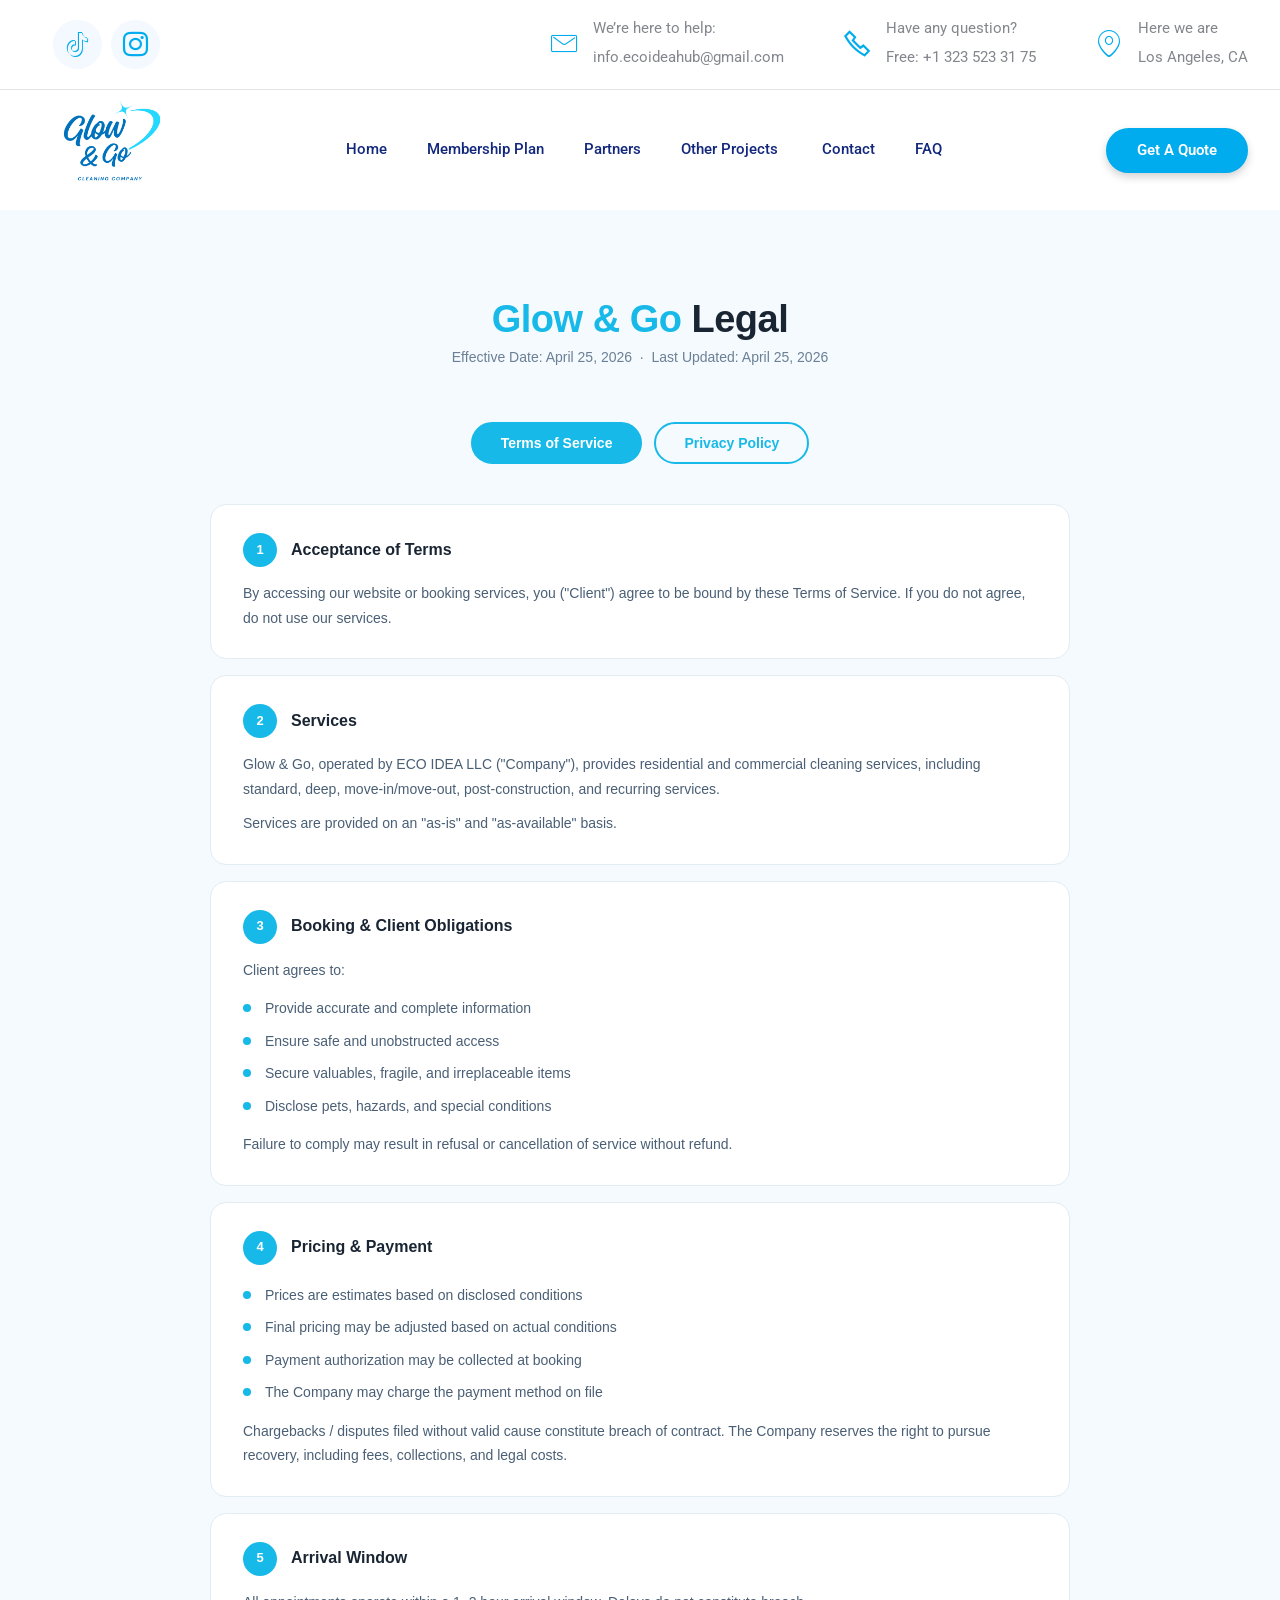
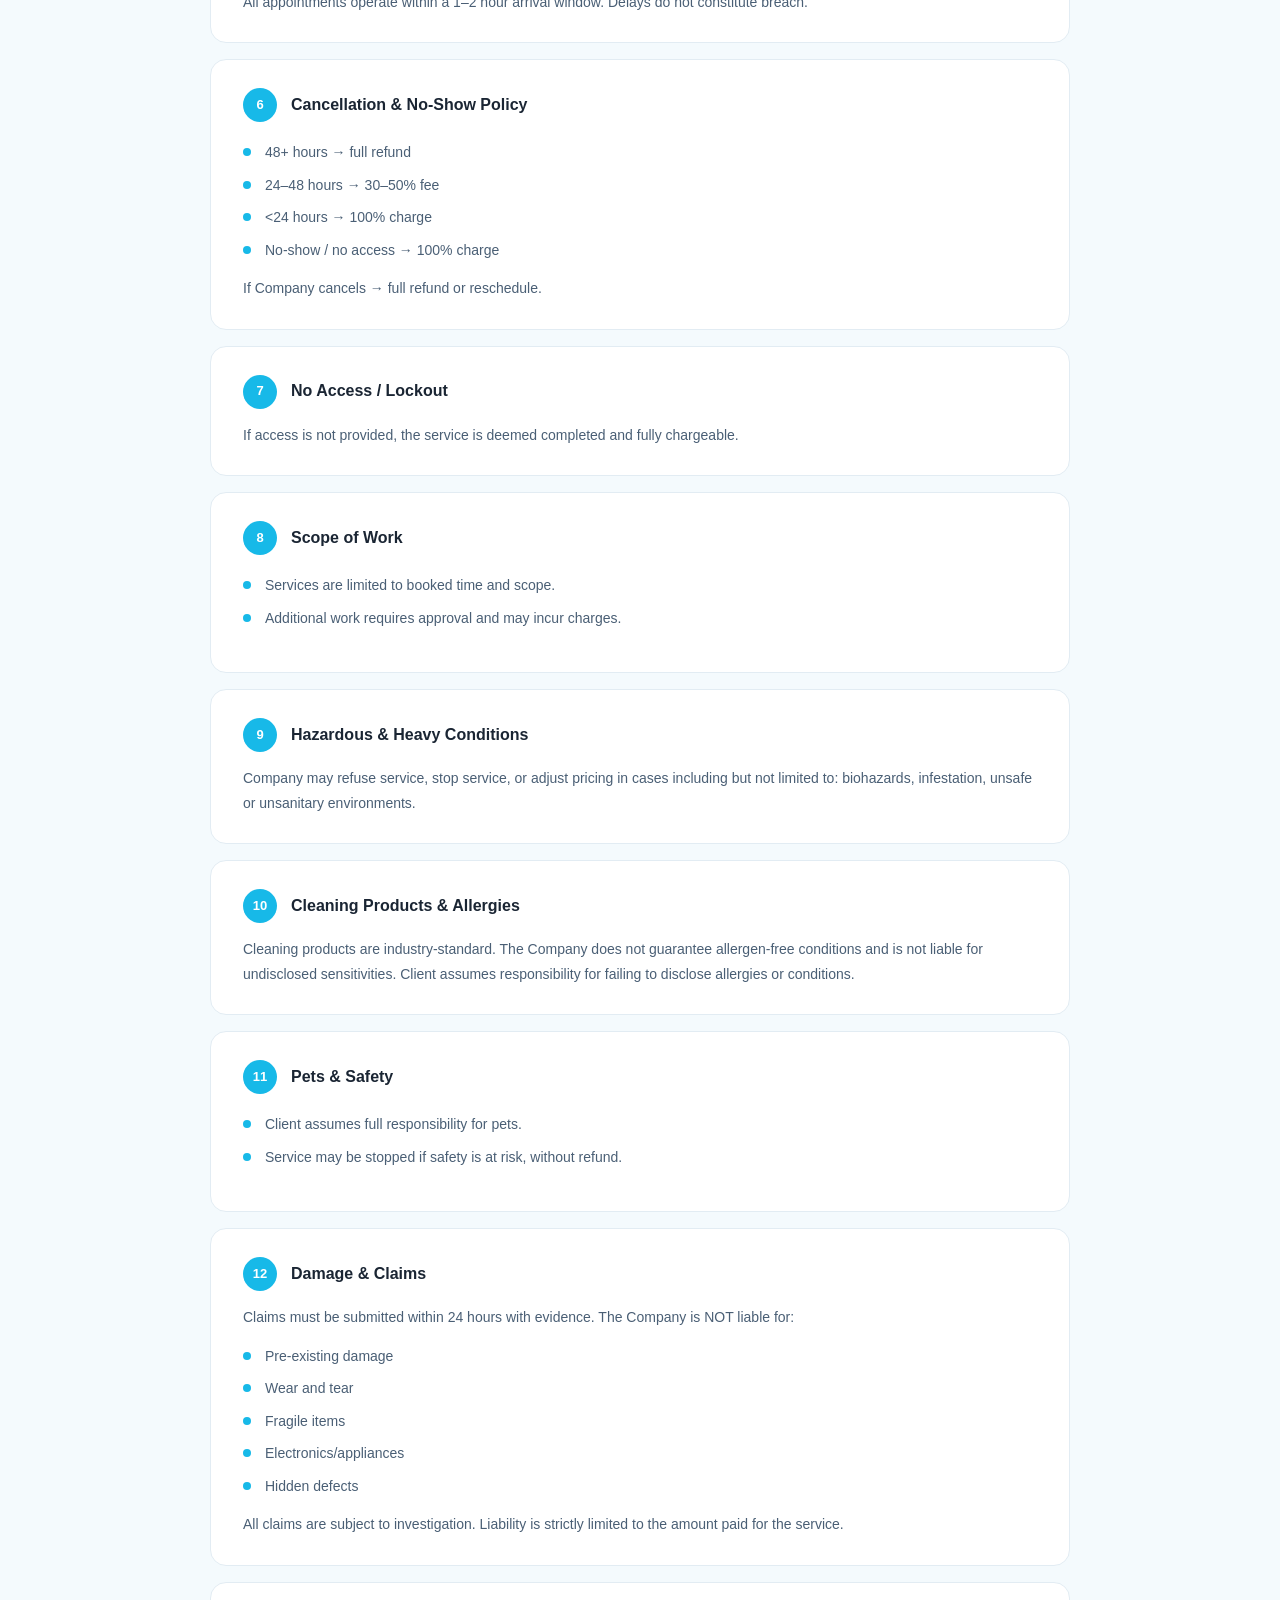
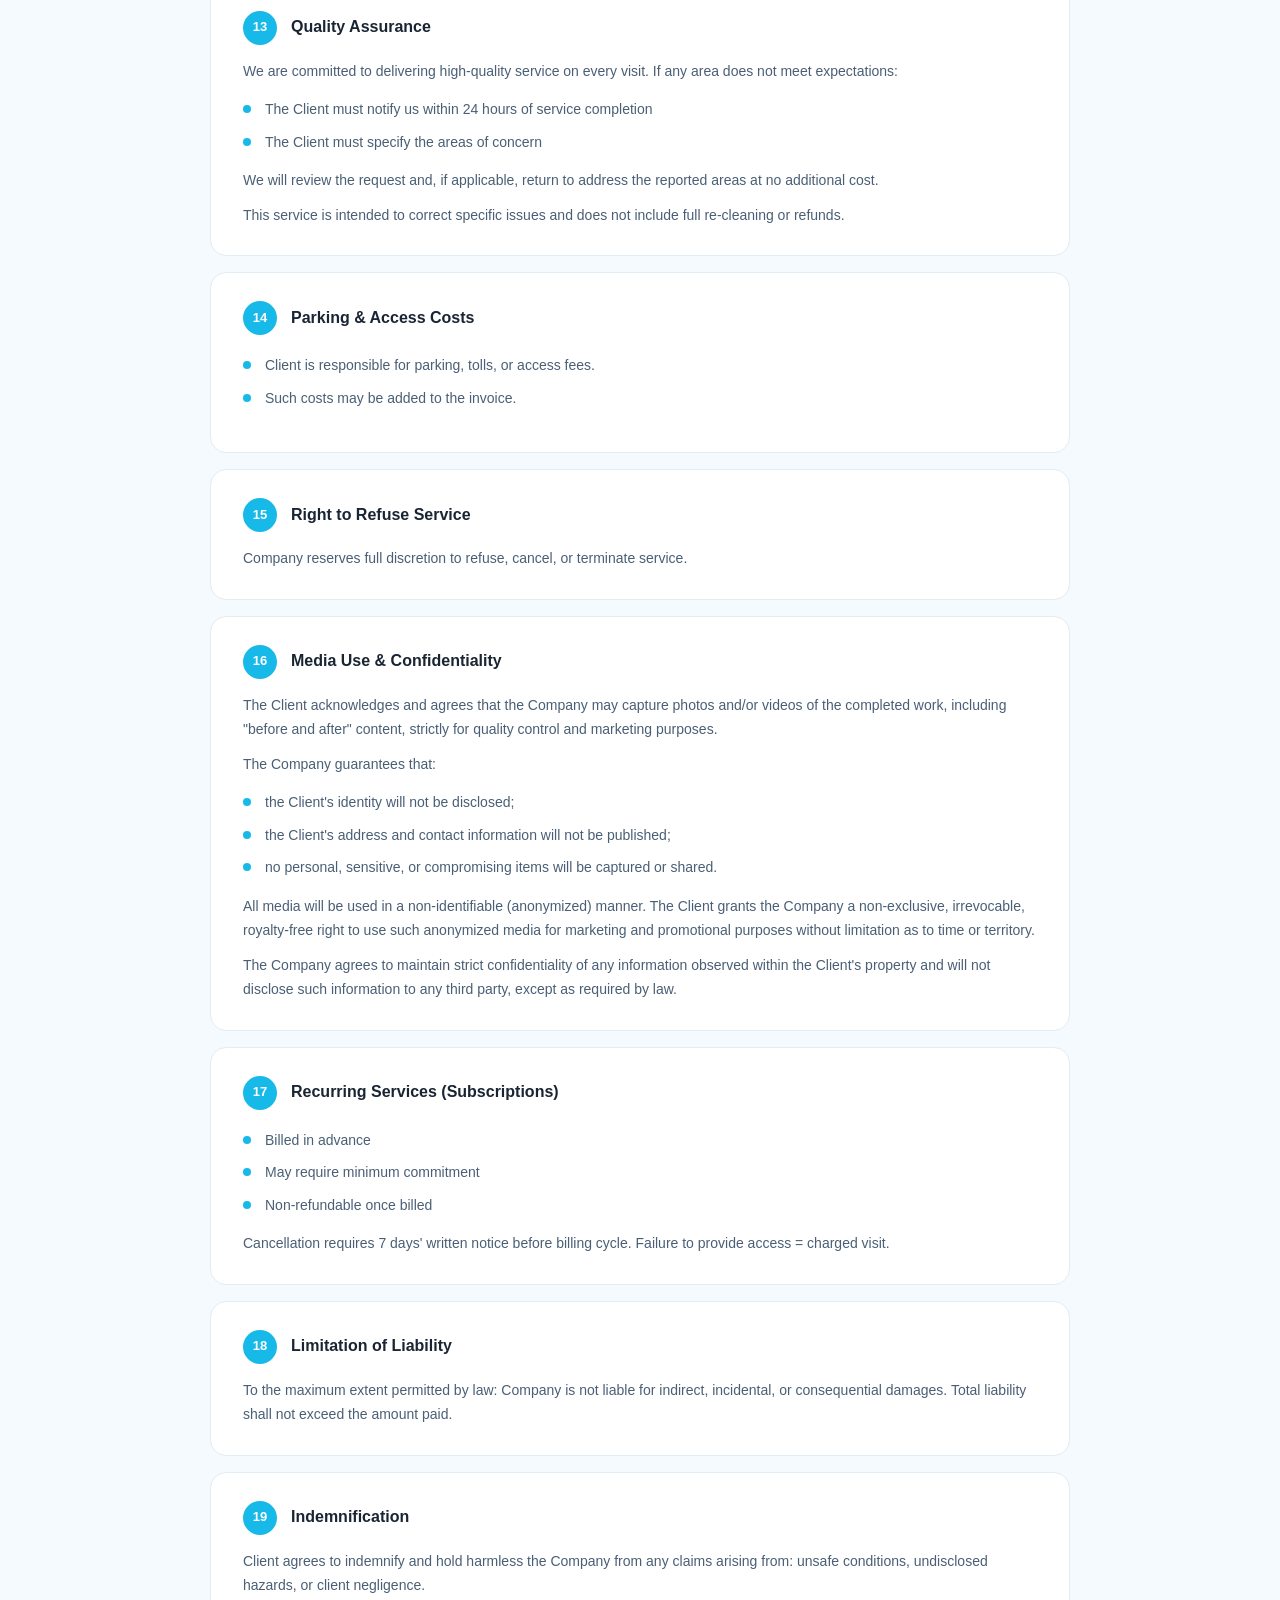
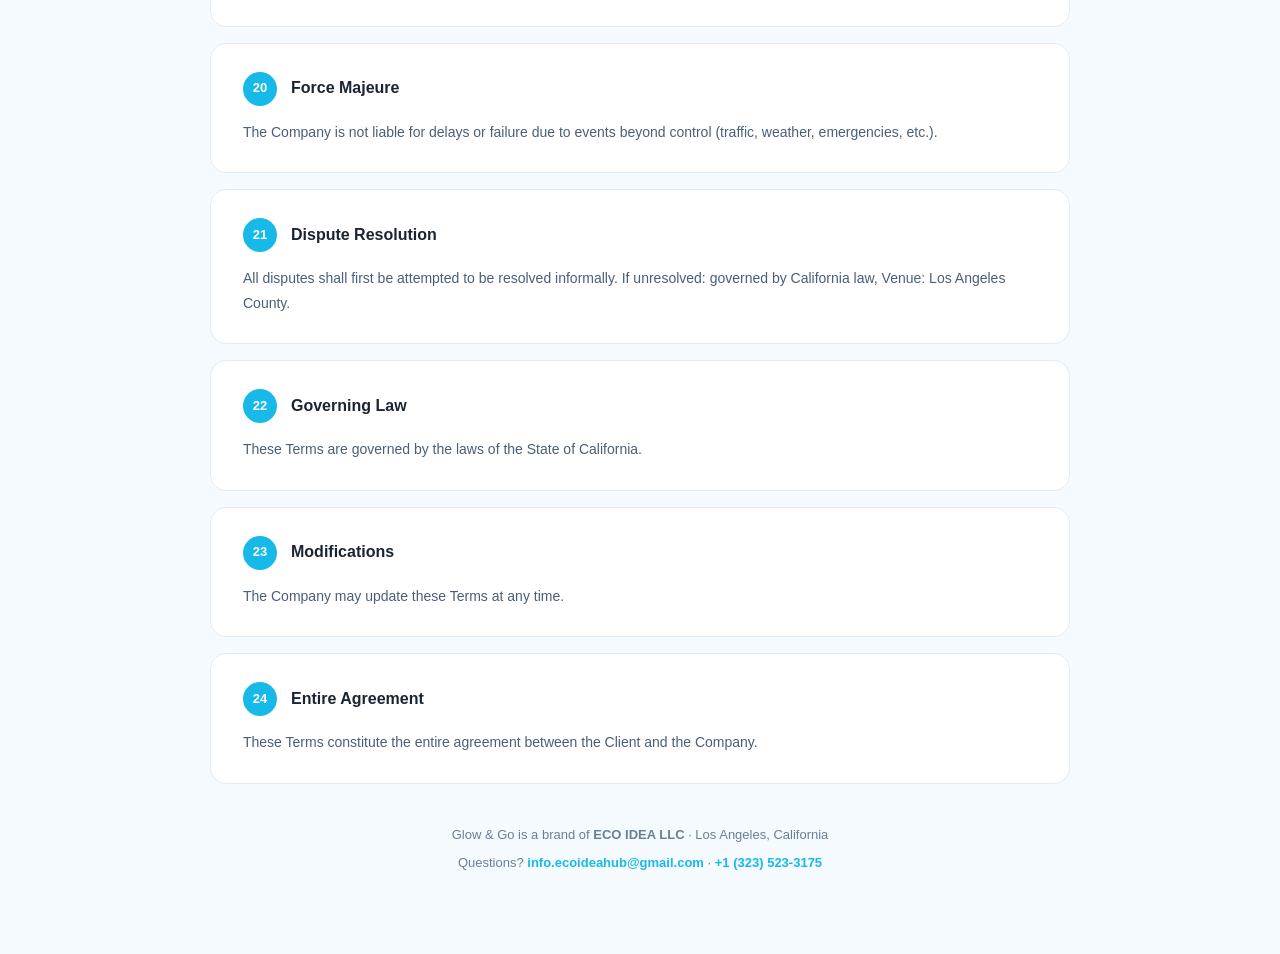
==== commit 70fe4a54: "WEBSITE WEBSITE" ====
--- a/page1.html
+++ b/page1.html
@@ -25,7 +25,7 @@
   <noscript><link rel="stylesheet" href="https://fonts.googleapis.com/css?family=Dancing+Script:400,500,600,700&display=swap"></noscript>
   <link rel="preload" href="https://fonts.googleapis.com/css?family=Roboto:100,200,300,400,500,600,700,800,900,100i,200i,300i,400i,500i,600i,700i,800i,900i&display=swap" as="style" onload="this.onload=null;this.rel='stylesheet'">
   <noscript><link rel="stylesheet" href="https://fonts.googleapis.com/css?family=Roboto:100,200,300,400,500,600,700,800,900,100i,200i,300i,400i,500i,600i,700i,800i,900i&display=swap"></noscript>
-  <link rel="preload" as="style" href="assets/mobirise/css/mbr-additional.css?v=OY3A5E"><link rel="stylesheet" href="assets/mobirise/css/mbr-additional.css?v=OY3A5E" type="text/css">
+  <link rel="preload" as="style" href="assets/mobirise/css/mbr-additional.css?v=OR4CjY"><link rel="stylesheet" href="assets/mobirise/css/mbr-additional.css?v=OR4CjY" type="text/css">
 
   
   
@@ -60,8 +60,7 @@
                 <div class="info-widget">
                     <span class="widget-icon mbr-iconfont mbri-letter"></span>
                     <div class="widget-content display-4">
-                        <p class="mbr-fonts-style mbr-regular widget-title display-4">If your any
-                            query:</p>
+                        <p class="mbr-fonts-style mbr-regular widget-title display-4">We’re here to help:</p>
                         <p class="mbr-fonts-style mbr-regular widget-title display-4">info.ecoideahub@gmail.com
                         </p>
                     </div>
@@ -129,6 +128,476 @@
     </nav>
 </section>
 
+<div id="custom-html-17">
+<style>
+#gg-terms {
+  font-family: 'Open Sans', sans-serif;
+  background: #f4fafd;
+  padding: 300px 20px 80px;
+  box-sizing: border-box;
+  width: 100%;
+}
+#gg-terms * { box-sizing: border-box; margin: 0; padding: 0; }
+
+#gg-terms .gt-inner {
+  max-width: 860px;
+  margin: 0 auto;
+}
+
+/* Header */
+#gg-terms .gt-hero {
+  text-align: center;
+  margin-bottom: 56px;
+}
+#gg-terms .gt-hero-title {
+  font-size: 38px;
+  font-weight: 800;
+  color: #1a2533;
+  letter-spacing: -0.5px;
+  margin-bottom: 10px;
+}
+#gg-terms .gt-hero-title span { color: #17b9e8; }
+#gg-terms .gt-hero-sub {
+  font-size: 14px;
+  color: #6b7f96;
+}
+
+/* Tabs */
+#gg-terms .gt-tabs {
+  display: flex;
+  gap: 12px;
+  margin-bottom: 40px;
+  justify-content: center;
+  flex-wrap: wrap;
+}
+#gg-terms .gt-tab {
+  padding: 10px 28px;
+  border-radius: 50px;
+  font-size: 14px;
+  font-weight: 700;
+  font-family: 'Open Sans', sans-serif;
+  cursor: pointer;
+  border: 2px solid #17b9e8;
+  transition: all 0.2s ease;
+  background: transparent;
+  color: #17b9e8;
+}
+#gg-terms .gt-tab.active {
+  background: #17b9e8;
+  color: #fff;
+}
+#gg-terms .gt-tab:hover:not(.active) {
+  background: #e8f7fd;
+}
+
+/* Panel */
+#gg-terms .gt-panel { display: none; }
+#gg-terms .gt-panel.active { display: block; }
+
+/* Section */
+#gg-terms .gt-section {
+  background: #fff;
+  border-radius: 16px;
+  border: 1.5px solid #e2ecf3;
+  padding: 28px 32px;
+  margin-bottom: 16px;
+  transition: box-shadow 0.2s ease;
+}
+#gg-terms .gt-section:hover {
+  box-shadow: 0 4px 20px rgba(23,185,232,0.10);
+  border-color: #b8e8f7;
+}
+
+#gg-terms .gt-section-head {
+  display: flex;
+  align-items: center;
+  gap: 14px;
+  margin-bottom: 14px;
+}
+#gg-terms .gt-num {
+  width: 34px;
+  height: 34px;
+  border-radius: 50%;
+  background: #17b9e8;
+  color: #fff;
+  font-size: 13px;
+  font-weight: 800;
+  display: flex;
+  align-items: center;
+  justify-content: center;
+  flex-shrink: 0;
+}
+#gg-terms .gt-section-title {
+  font-size: 16px;
+  font-weight: 700;
+  color: #1a2533;
+}
+#gg-terms .gt-section-body {
+  font-size: 14px;
+  color: #4a5f75;
+  line-height: 1.75;
+}
+#gg-terms .gt-section-body p { margin-bottom: 10px; }
+#gg-terms .gt-section-body p:last-child { margin-bottom: 0; }
+#gg-terms .gt-section-body ul {
+  list-style: none;
+  margin: 10px 0;
+}
+#gg-terms .gt-section-body ul li {
+  padding: 4px 0 4px 22px;
+  position: relative;
+}
+#gg-terms .gt-section-body ul li::before {
+  content: '';
+  position: absolute;
+  left: 0;
+  top: 12px;
+  width: 8px;
+  height: 8px;
+  border-radius: 50%;
+  background: #17b9e8;
+}
+
+/* Footer note */
+#gg-terms .gt-footer {
+  text-align: center;
+  margin-top: 40px;
+  font-size: 13px;
+  color: #6b7f96;
+  line-height: 1.7;
+}
+#gg-terms .gt-footer a {
+  color: #17b9e8;
+  text-decoration: none;
+  font-weight: 600;
+}
+
+@media (max-width: 600px) {
+  #gg-terms .gt-section { padding: 20px 18px; }
+  #gg-terms .gt-hero-title { font-size: 28px; }
+}
+</style>
+
+<div id="gg-terms">
+  <div class="gt-inner">
+
+    <div class="gt-hero">
+      <h1 class="gt-hero-title"><span>Glow &amp; Go</span> Legal</h1>
+      <p class="gt-hero-sub">Effective Date: April 25, 2026 &nbsp;·&nbsp; Last Updated: April 25, 2026</p>
+    </div>
+
+    <div class="gt-tabs">
+      <button class="gt-tab active" onclick="showTab('terms',this)">Terms of Service</button>
+      <button class="gt-tab" onclick="showTab('privacy',this)">Privacy Policy</button>
+    </div>
+
+    <!-- TERMS -->
+    <div class="gt-panel active" id="tab-terms">
+
+      <div class="gt-section">
+        <div class="gt-section-head"><div class="gt-num">1</div><div class="gt-section-title">Acceptance of Terms</div></div>
+        <div class="gt-section-body"><p>By accessing our website or booking services, you ("Client") agree to be bound by these Terms of Service. If you do not agree, do not use our services.</p></div>
+      </div>
+
+      <div class="gt-section">
+        <div class="gt-section-head"><div class="gt-num">2</div><div class="gt-section-title">Services</div></div>
+        <div class="gt-section-body"><p>Glow &amp; Go, operated by ECO IDEA LLC ("Company"), provides residential and commercial cleaning services, including standard, deep, move-in/move-out, post-construction, and recurring services.</p><p>Services are provided on an "as-is" and "as-available" basis.</p></div>
+      </div>
+
+      <div class="gt-section">
+        <div class="gt-section-head"><div class="gt-num">3</div><div class="gt-section-title">Booking &amp; Client Obligations</div></div>
+        <div class="gt-section-body">
+          <p>Client agrees to:</p>
+          <ul>
+            <li>Provide accurate and complete information</li>
+            <li>Ensure safe and unobstructed access</li>
+            <li>Secure valuables, fragile, and irreplaceable items</li>
+            <li>Disclose pets, hazards, and special conditions</li>
+          </ul>
+          <p>Failure to comply may result in refusal or cancellation of service without refund.</p>
+        </div>
+      </div>
+
+      <div class="gt-section">
+        <div class="gt-section-head"><div class="gt-num">4</div><div class="gt-section-title">Pricing &amp; Payment</div></div>
+        <div class="gt-section-body">
+          <ul>
+            <li>Prices are estimates based on disclosed conditions</li>
+            <li>Final pricing may be adjusted based on actual conditions</li>
+            <li>Payment authorization may be collected at booking</li>
+            <li>The Company may charge the payment method on file</li>
+          </ul>
+          <p>Chargebacks / disputes filed without valid cause constitute breach of contract. The Company reserves the right to pursue recovery, including fees, collections, and legal costs.</p>
+        </div>
+      </div>
+
+      <div class="gt-section">
+        <div class="gt-section-head"><div class="gt-num">5</div><div class="gt-section-title">Arrival Window</div></div>
+        <div class="gt-section-body"><p>All appointments operate within a 1–2 hour arrival window. Delays do not constitute breach.</p></div>
+      </div>
+
+      <div class="gt-section">
+        <div class="gt-section-head"><div class="gt-num">6</div><div class="gt-section-title">Cancellation &amp; No-Show Policy</div></div>
+        <div class="gt-section-body">
+          <ul>
+            <li>48+ hours → full refund</li>
+            <li>24–48 hours → 30–50% fee</li>
+            <li>&lt;24 hours → 100% charge</li>
+            <li>No-show / no access → 100% charge</li>
+          </ul>
+          <p>If Company cancels → full refund or reschedule.</p>
+        </div>
+      </div>
+
+      <div class="gt-section">
+        <div class="gt-section-head"><div class="gt-num">7</div><div class="gt-section-title">No Access / Lockout</div></div>
+        <div class="gt-section-body"><p>If access is not provided, the service is deemed completed and fully chargeable.</p></div>
+      </div>
+
+      <div class="gt-section">
+        <div class="gt-section-head"><div class="gt-num">8</div><div class="gt-section-title">Scope of Work</div></div>
+        <div class="gt-section-body">
+          <ul>
+            <li>Services are limited to booked time and scope.</li>
+            <li>Additional work requires approval and may incur charges.</li>
+          </ul>
+        </div>
+      </div>
+
+      <div class="gt-section">
+        <div class="gt-section-head"><div class="gt-num">9</div><div class="gt-section-title">Hazardous &amp; Heavy Conditions</div></div>
+        <div class="gt-section-body"><p>Company may refuse service, stop service, or adjust pricing in cases including but not limited to: biohazards, infestation, unsafe or unsanitary environments.</p></div>
+      </div>
+
+      <div class="gt-section">
+        <div class="gt-section-head"><div class="gt-num">10</div><div class="gt-section-title">Cleaning Products &amp; Allergies</div></div>
+        <div class="gt-section-body"><p>Cleaning products are industry-standard. The Company does not guarantee allergen-free conditions and is not liable for undisclosed sensitivities. Client assumes responsibility for failing to disclose allergies or conditions.</p></div>
+      </div>
+
+      <div class="gt-section">
+        <div class="gt-section-head"><div class="gt-num">11</div><div class="gt-section-title">Pets &amp; Safety</div></div>
+        <div class="gt-section-body">
+          <ul>
+            <li>Client assumes full responsibility for pets.</li>
+            <li>Service may be stopped if safety is at risk, without refund.</li>
+          </ul>
+        </div>
+      </div>
+
+      <div class="gt-section">
+        <div class="gt-section-head"><div class="gt-num">12</div><div class="gt-section-title">Damage &amp; Claims</div></div>
+        <div class="gt-section-body">
+          <p>Claims must be submitted within 24 hours with evidence. The Company is NOT liable for:</p>
+          <ul>
+            <li>Pre-existing damage</li>
+            <li>Wear and tear</li>
+            <li>Fragile items</li>
+            <li>Electronics/appliances</li>
+            <li>Hidden defects</li>
+          </ul>
+          <p>All claims are subject to investigation. Liability is strictly limited to the amount paid for the service.</p>
+        </div>
+      </div>
+
+      <div class="gt-section">
+        <div class="gt-section-head"><div class="gt-num">13</div><div class="gt-section-title">Quality Assurance</div></div>
+        <div class="gt-section-body">
+          <p>We are committed to delivering high-quality service on every visit. If any area does not meet expectations:</p>
+          <ul>
+            <li>The Client must notify us within 24 hours of service completion</li>
+            <li>The Client must specify the areas of concern</li>
+          </ul>
+          <p>We will review the request and, if applicable, return to address the reported areas at no additional cost.</p>
+          <p>This service is intended to correct specific issues and does not include full re-cleaning or refunds.</p>
+        </div>
+      </div>
+
+      <div class="gt-section">
+        <div class="gt-section-head"><div class="gt-num">14</div><div class="gt-section-title">Parking &amp; Access Costs</div></div>
+        <div class="gt-section-body">
+          <ul>
+            <li>Client is responsible for parking, tolls, or access fees.</li>
+            <li>Such costs may be added to the invoice.</li>
+          </ul>
+        </div>
+      </div>
+
+      <div class="gt-section">
+        <div class="gt-section-head"><div class="gt-num">15</div><div class="gt-section-title">Right to Refuse Service</div></div>
+        <div class="gt-section-body"><p>Company reserves full discretion to refuse, cancel, or terminate service.</p></div>
+      </div>
+
+      <div class="gt-section">
+        <div class="gt-section-head"><div class="gt-num">16</div><div class="gt-section-title">Media Use &amp; Confidentiality</div></div>
+        <div class="gt-section-body">
+          <p>The Client acknowledges and agrees that the Company may capture photos and/or videos of the completed work, including "before and after" content, strictly for quality control and marketing purposes.</p>
+          <p>The Company guarantees that:</p>
+          <ul>
+            <li>the Client's identity will not be disclosed;</li>
+            <li>the Client's address and contact information will not be published;</li>
+            <li>no personal, sensitive, or compromising items will be captured or shared.</li>
+          </ul>
+          <p>All media will be used in a non-identifiable (anonymized) manner. The Client grants the Company a non-exclusive, irrevocable, royalty-free right to use such anonymized media for marketing and promotional purposes without limitation as to time or territory.</p>
+          <p>The Company agrees to maintain strict confidentiality of any information observed within the Client's property and will not disclose such information to any third party, except as required by law.</p>
+        </div>
+      </div>
+
+      <div class="gt-section">
+        <div class="gt-section-head"><div class="gt-num">17</div><div class="gt-section-title">Recurring Services (Subscriptions)</div></div>
+        <div class="gt-section-body">
+          <ul>
+            <li>Billed in advance</li>
+            <li>May require minimum commitment</li>
+            <li>Non-refundable once billed</li>
+          </ul>
+          <p>Cancellation requires 7 days' written notice before billing cycle. Failure to provide access = charged visit.</p>
+        </div>
+      </div>
+
+      <div class="gt-section">
+        <div class="gt-section-head"><div class="gt-num">18</div><div class="gt-section-title">Limitation of Liability</div></div>
+        <div class="gt-section-body"><p>To the maximum extent permitted by law: Company is not liable for indirect, incidental, or consequential damages. Total liability shall not exceed the amount paid.</p></div>
+      </div>
+
+      <div class="gt-section">
+        <div class="gt-section-head"><div class="gt-num">19</div><div class="gt-section-title">Indemnification</div></div>
+        <div class="gt-section-body"><p>Client agrees to indemnify and hold harmless the Company from any claims arising from: unsafe conditions, undisclosed hazards, or client negligence.</p></div>
+      </div>
+
+      <div class="gt-section">
+        <div class="gt-section-head"><div class="gt-num">20</div><div class="gt-section-title">Force Majeure</div></div>
+        <div class="gt-section-body"><p>The Company is not liable for delays or failure due to events beyond control (traffic, weather, emergencies, etc.).</p></div>
+      </div>
+
+      <div class="gt-section">
+        <div class="gt-section-head"><div class="gt-num">21</div><div class="gt-section-title">Dispute Resolution</div></div>
+        <div class="gt-section-body"><p>All disputes shall first be attempted to be resolved informally. If unresolved: governed by California law, Venue: Los Angeles County.</p></div>
+      </div>
+
+      <div class="gt-section">
+        <div class="gt-section-head"><div class="gt-num">22</div><div class="gt-section-title">Governing Law</div></div>
+        <div class="gt-section-body"><p>These Terms are governed by the laws of the State of California.</p></div>
+      </div>
+
+      <div class="gt-section">
+        <div class="gt-section-head"><div class="gt-num">23</div><div class="gt-section-title">Modifications</div></div>
+        <div class="gt-section-body"><p>The Company may update these Terms at any time.</p></div>
+      </div>
+
+      <div class="gt-section">
+        <div class="gt-section-head"><div class="gt-num">24</div><div class="gt-section-title">Entire Agreement</div></div>
+        <div class="gt-section-body"><p>These Terms constitute the entire agreement between the Client and the Company.</p></div>
+      </div>
+
+    </div><!-- /tab-terms -->
+
+    <!-- PRIVACY -->
+    <div class="gt-panel" id="tab-privacy">
+
+      <div class="gt-section">
+        <div class="gt-section-head"><div class="gt-num">1</div><div class="gt-section-title">Categories of Data Collected</div></div>
+        <div class="gt-section-body">
+          <p>We collect:</p>
+          <ul>
+            <li>Identifiers (name, email, phone, address)</li>
+            <li>Commercial data (bookings, history)</li>
+            <li>Payment data (via processors)</li>
+            <li>Internet activity (IP, cookies, analytics)</li>
+          </ul>
+        </div>
+      </div>
+
+      <div class="gt-section">
+        <div class="gt-section-head"><div class="gt-num">2</div><div class="gt-section-title">Purpose of Collection</div></div>
+        <div class="gt-section-body">
+          <ul>
+            <li>Service delivery</li>
+            <li>Payment processing</li>
+            <li>Customer support</li>
+            <li>Marketing (with consent)</li>
+            <li>Analytics &amp; improvement</li>
+          </ul>
+        </div>
+      </div>
+
+      <div class="gt-section">
+        <div class="gt-section-head"><div class="gt-num">3</div><div class="gt-section-title">Data Sharing</div></div>
+        <div class="gt-section-body">
+          <p>We do NOT sell personal data. We may share with:</p>
+          <ul>
+            <li>Payment providers</li>
+            <li>Scheduling systems</li>
+            <li>Legal authorities</li>
+          </ul>
+        </div>
+      </div>
+
+      <div class="gt-section">
+        <div class="gt-section-head"><div class="gt-num">4</div><div class="gt-section-title">Cookies &amp; Tracking</div></div>
+        <div class="gt-section-body"><p>We use cookies, Google Analytics, and Meta Pixel.</p></div>
+      </div>
+
+      <div class="gt-section">
+        <div class="gt-section-head"><div class="gt-num">5</div><div class="gt-section-title">Data Retention</div></div>
+        <div class="gt-section-body"><p>We retain data as long as necessary for business operations and legal compliance.</p></div>
+      </div>
+
+      <div class="gt-section">
+        <div class="gt-section-head"><div class="gt-num">6</div><div class="gt-section-title">Your Rights (California – CCPA/CPRA)</div></div>
+        <div class="gt-section-body">
+          <p>You have the right to:</p>
+          <ul>
+            <li>Request access</li>
+            <li>Request deletion</li>
+            <li>Correct data</li>
+            <li>Opt-out of data sale (we do not sell)</li>
+          </ul>
+          <p>Requests: <a href="mailto:info.ecoideahub@gmail.com">info.ecoideahub@gmail.com</a></p>
+        </div>
+      </div>
+
+      <div class="gt-section">
+        <div class="gt-section-head"><div class="gt-num">7</div><div class="gt-section-title">Data Security</div></div>
+        <div class="gt-section-body"><p>We implement reasonable safeguards but cannot guarantee absolute security.</p></div>
+      </div>
+
+      <div class="gt-section">
+        <div class="gt-section-head"><div class="gt-num">8</div><div class="gt-section-title">Children</div></div>
+        <div class="gt-section-body"><p>Services are not intended for individuals under 18.</p></div>
+      </div>
+
+      <div class="gt-section">
+        <div class="gt-section-head"><div class="gt-num">9</div><div class="gt-section-title">Updates</div></div>
+        <div class="gt-section-body"><p>Policy may be updated at any time.</p></div>
+      </div>
+
+      <div class="gt-section">
+        <div class="gt-section-head"><div class="gt-num">10</div><div class="gt-section-title">Contact</div></div>
+        <div class="gt-section-body">
+          <p><a href="mailto:info.ecoideahub@gmail.com">info.ecoideahub@gmail.com</a></p>
+          <p>+1 (323) 523-3175</p>
+        </div>
+      </div>
+
+    </div><!-- /tab-privacy -->
+
+    <div class="gt-footer">
+      <p>Glow &amp; Go is a brand of <strong>ECO IDEA LLC</strong> · Los Angeles, California</p>
+      <p style="margin-top:6px;">Questions? <a href="mailto:info.ecoideahub@gmail.com">info.ecoideahub@gmail.com</a> · <a href="tel:+13235233175">+1 (323) 523-3175</a></p>
+    </div>
+
+  </div>
+</div>
+
+<script>
+function showTab(id, btn) {
+  document.querySelectorAll('#gg-terms .gt-panel').forEach(function(p){ p.classList.remove('active'); });
+  document.querySelectorAll('#gg-terms .gt-tab').forEach(function(b){ b.classList.remove('active'); });
+  document.getElementById('tab-' + id).classList.add('active');
+  btn.classList.add('active');
+}
+</script></div>
+
 
 <script src="assets/web/assets/jquery/jquery.min.js"></script>
   <script src="assets/popper/popper.min.js"></script>
--- a/assets/mobirise/css/mbr-additional.css
+++ b/assets/mobirise/css/mbr-additional.css
@@ -2290,3 +2290,370 @@
 .cid-vgKv9CQAUN .mobi-mbri-letter {
   color: #00acee !important;
 }
+#custom-html-t #ggmem {
+  --b: #17b9e8;
+  --bd: #0fa3d0;
+  --t: #1a2533;
+  --m: #6b7f96;
+  font-family: 'Inter Tight', sans-serif;
+  background: #f7fbfd;
+  padding: 300px 20px 88px;
+  box-sizing: border-box;
+  width: 100%;
+}
+#custom-html-t #ggmem * {
+  box-sizing: border-box;
+  margin: 0;
+  padding: 0;
+}
+#custom-html-t #ggmem .mp-hd {
+  max-width: 620px;
+  margin: 0 auto 52px;
+  text-align: center;
+}
+#custom-html-t #ggmem .mp-badge {
+  display: inline-flex;
+  align-items: center;
+  font-size: 10px;
+  font-weight: 700;
+  letter-spacing: .14em;
+  text-transform: uppercase;
+  color: var(--b);
+  border: 1.5px solid var(--b);
+  padding: 5px 16px;
+  border-radius: 100px;
+  background: #fff;
+  margin-bottom: 16px;
+}
+#custom-html-t #ggmem .mp-title {
+  font-size: clamp(28px, 3.5vw, 44px);
+  font-weight: 700;
+  color: var(--t);
+  line-height: 1.12;
+  letter-spacing: -0.01em;
+  margin-bottom: 12px;
+}
+#custom-html-t #ggmem .mp-title span {
+  color: var(--b);
+}
+#custom-html-t #ggmem .mp-sub {
+  font-size: 15px;
+  color: var(--m);
+  line-height: 1.7;
+}
+#custom-html-t #ggmem .mp-for {
+  max-width: 960px;
+  margin: 0 auto 44px;
+  background: #fff;
+  border-radius: 18px;
+  padding: 28px 32px;
+  border: 1.5px solid #e2ecf3;
+}
+#custom-html-t #ggmem .mp-for-title {
+  font-size: 12px;
+  font-weight: 700;
+  color: var(--b);
+  text-transform: uppercase;
+  letter-spacing: .12em;
+  margin-bottom: 16px;
+}
+#custom-html-t #ggmem .mp-for-grid {
+  display: grid;
+  grid-template-columns: repeat(3, 1fr);
+  gap: 16px;
+}
+#custom-html-t #ggmem .mp-for-item {
+  display: flex;
+  align-items: flex-start;
+  gap: 10px;
+}
+#custom-html-t #ggmem .mp-for-icon {
+  width: 34px;
+  height: 34px;
+  min-width: 34px;
+  background: #edf8fd;
+  border-radius: 9px;
+  display: flex;
+  align-items: center;
+  justify-content: center;
+}
+#custom-html-t #ggmem .mp-for-icon svg {
+  width: 17px;
+  height: 17px;
+  stroke: var(--b);
+  fill: none;
+  stroke-width: 2;
+  stroke-linecap: round;
+  stroke-linejoin: round;
+}
+#custom-html-t #ggmem .mp-for-text strong {
+  display: block;
+  font-size: 13px;
+  font-weight: 700;
+  color: var(--t);
+  margin-bottom: 3px;
+}
+#custom-html-t #ggmem .mp-for-text span {
+  font-size: 12.5px;
+  color: var(--m);
+  line-height: 1.5;
+}
+#custom-html-t #ggmem .mp-note {
+  max-width: 960px;
+  margin: 0 auto 48px;
+  background: #fff8e1;
+  border-radius: 10px;
+  padding: 11px 20px;
+  border: 1px solid #ffe082;
+  font-size: 12.5px;
+  color: #7a5c00;
+  line-height: 1.5;
+}
+#custom-html-t #ggmem .mp-grid {
+  max-width: 1020px;
+  margin: 0 auto;
+  display: grid;
+  grid-template-columns: repeat(3, 1fr);
+  gap: 24px;
+}
+#custom-html-t #ggmem .mp-card {
+  background: #fff;
+  border-radius: 20px;
+  padding: 28px 24px 24px;
+  border: 1.5px solid #e2ecf3;
+  box-shadow: 0 4px 20px rgba(23, 185, 232, 0.05);
+  display: flex;
+  flex-direction: column;
+  gap: 16px;
+  position: relative;
+}
+#custom-html-t #ggmem .mp-card.popular {
+  border-color: var(--b);
+  box-shadow: 0 8px 32px rgba(23, 185, 232, 0.15);
+}
+#custom-html-t #ggmem .mp-pop-badge {
+  position: absolute;
+  top: -12px;
+  left: 50%;
+  transform: translateX(-50%);
+  background: var(--b);
+  color: #fff;
+  font-size: 10px;
+  font-weight: 800;
+  letter-spacing: .1em;
+  text-transform: uppercase;
+  padding: 4px 16px;
+  border-radius: 100px;
+  white-space: nowrap;
+}
+#custom-html-t #ggmem .mp-card-top {
+  text-align: center;
+  padding-bottom: 4px;
+}
+#custom-html-t #ggmem .mp-plan-name {
+  font-size: 12px;
+  font-weight: 700;
+  color: var(--b);
+  text-transform: uppercase;
+  letter-spacing: .12em;
+  margin-bottom: 6px;
+}
+#custom-html-t #ggmem .mp-plan-dur {
+  font-size: 24px;
+  font-weight: 800;
+  color: var(--t);
+  margin-bottom: 6px;
+}
+#custom-html-t #ggmem .mp-discount-pill {
+  display: inline-block;
+  background: #e8f8fd;
+  color: var(--b);
+  font-size: 12px;
+  font-weight: 700;
+  padding: 3px 12px;
+  border-radius: 100px;
+}
+#custom-html-t #ggmem .mp-card.popular .mp-discount-pill {
+  background: var(--b);
+  color: #ffffff;
+}
+#custom-html-t #ggmem .mp-sel-label {
+  font-size: 11px;
+  font-weight: 600;
+  color: var(--m);
+  margin-bottom: 5px;
+  text-transform: uppercase;
+  letter-spacing: 0.06em;
+}
+#custom-html-t #ggmem .mp-select {
+  width: 100%;
+  padding: 10px 36px 10px 14px;
+  border: 1.5px solid #e2ecf3;
+  border-radius: 10px;
+  font-family: 'Inter Tight', sans-serif;
+  font-size: 14px;
+  font-weight: 600;
+  color: var(--t);
+  background: #f7fbfd;
+  cursor: pointer;
+  appearance: none;
+  -webkit-appearance: none;
+  background-image: url("data:image/svg+xml,%3Csvg xmlns='http://www.w3.org/2000/svg' width='12' height='12' viewBox='0 0 24 24' fill='none' stroke='%2317b9e8' stroke-width='2.5' stroke-linecap='round'%3E%3Cpolyline points='6 9 12 15 18 9'/%3E%3C/svg%3E");
+  background-repeat: no-repeat;
+  background-position: right 12px center;
+  transition: border-color 0.2s;
+}
+#custom-html-t #ggmem .mp-select:focus {
+  outline: none;
+  border-color: var(--b);
+}
+#custom-html-t #ggmem .mp-toggle {
+  display: flex;
+  gap: 6px;
+}
+#custom-html-t #ggmem .mp-tbtn {
+  flex: 1;
+  padding: 9px 4px;
+  border: 1.5px solid #e2ecf3;
+  border-radius: 10px;
+  font-family: 'Inter Tight', sans-serif;
+  font-size: 12px;
+  font-weight: 600;
+  color: var(--m);
+  background: #fff;
+  cursor: pointer;
+  text-align: center;
+  transition: all .2s;
+  line-height: 1.3;
+}
+#custom-html-t #ggmem .mp-tbtn.active {
+  border-color: var(--b) !important;
+  background: #e8f8fd !important;
+  color: var(--b) !important;
+}
+#custom-html-t #ggmem .mp-price-box {
+  background: #f7fbfd;
+  border-radius: 14px;
+  padding: 16px 12px;
+  text-align: center;
+  border: 1px solid #e2ecf3;
+}
+#custom-html-t #ggmem .mp-card.popular .mp-price-box {
+  background: #edf8fd;
+  border-color: #b8e6f7;
+}
+#custom-html-t #ggmem .mp-price-label {
+  font-size: 11px;
+  color: var(--m);
+  margin-bottom: 4px;
+  font-weight: 500;
+}
+#custom-html-t #ggmem .mp-price-row {
+  display: flex;
+  align-items: baseline;
+  justify-content: center;
+  gap: 2px;
+}
+#custom-html-t #ggmem .mp-price-dollar {
+  font-size: 14px;
+  font-weight: 600;
+  color: var(--t);
+}
+#custom-html-t #ggmem .mp-price-num {
+  font-size: 28px;
+  font-weight: 700;
+  color: var(--t);
+  line-height: 1;
+}
+#custom-html-t #ggmem .mp-price-per {
+  font-size: 12px;
+  color: var(--m);
+  font-weight: 500;
+}
+#custom-html-t #ggmem .mp-price-total {
+  font-size: 12px;
+  color: var(--m);
+  margin-top: 4px;
+}
+#custom-html-t #ggmem .mp-price-save {
+  font-size: 12px;
+  font-weight: 700;
+  color: #16a34a;
+  margin-top: 3px;
+}
+#custom-html-t #ggmem .mp-price-note {
+  font-size: 11px;
+  color: var(--m);
+  margin-top: 6px;
+  font-style: italic;
+  line-height: 1.4;
+}
+#custom-html-t #ggmem .mp-feats {
+  display: flex;
+  flex-direction: column;
+  gap: 7px;
+  flex: 1;
+}
+#custom-html-t #ggmem .mp-feat {
+  display: flex;
+  align-items: center;
+  gap: 8px;
+  font-size: 12.5px;
+  color: var(--m);
+}
+#custom-html-t #ggmem .mp-feat svg {
+  width: 14px;
+  height: 14px;
+  stroke: #16a34a;
+  fill: none;
+  stroke-width: 2.5;
+  stroke-linecap: round;
+  flex-shrink: 0;
+}
+#custom-html-t #ggmem .mp-btn {
+  display: block;
+  width: 100%;
+  padding: 13px;
+  background: var(--b);
+  color: #fff;
+  font-family: 'Inter Tight', sans-serif;
+  font-size: 14px;
+  font-weight: 700;
+  border: none;
+  border-radius: 100px;
+  cursor: pointer;
+  text-align: center;
+  text-decoration: none;
+  transition: background .2s,transform .15s;
+  box-shadow: 0 4px 14px rgba(23, 185, 232, 0.3);
+  margin-top: auto;
+}
+#custom-html-t #ggmem .mp-btn:hover {
+  background: var(--bd);
+  transform: translateY(-1px);
+}
+#custom-html-t #ggmem .mp-btn.outline {
+  background: #fff;
+  color: var(--b);
+  border: 2px solid var(--b);
+  box-shadow: none;
+}
+#custom-html-t #ggmem .mp-btn.outline:hover {
+  background: #e8f8fd;
+}
+@media (max-width: 860px) {
+  #custom-html-t #ggmem .mp-grid {
+    grid-template-columns: 1fr;
+  }
+  #custom-html-t #ggmem .mp-for-grid {
+    grid-template-columns: 1fr 1fr;
+  }
+}
+@media (max-width: 480px) {
+  #custom-html-t #ggmem .mp-for-grid {
+    grid-template-columns: 1fr;
+  }
+  #custom-html-t #ggmem .mp-for {
+    padding: 20px 16px;
+  }
+}
--- a/assets/mobirise/css/mbr-additional.css
+++ b/assets/mobirise/css/mbr-additional.css
@@ -2290,3 +2290,370 @@
 .cid-vgKv9CQAUN .mobi-mbri-letter {
   color: #00acee !important;
 }
+#custom-html-t #ggmem {
+  --b: #17b9e8;
+  --bd: #0fa3d0;
+  --t: #1a2533;
+  --m: #6b7f96;
+  font-family: 'Inter Tight', sans-serif;
+  background: #f7fbfd;
+  padding: 300px 20px 88px;
+  box-sizing: border-box;
+  width: 100%;
+}
+#custom-html-t #ggmem * {
+  box-sizing: border-box;
+  margin: 0;
+  padding: 0;
+}
+#custom-html-t #ggmem .mp-hd {
+  max-width: 620px;
+  margin: 0 auto 52px;
+  text-align: center;
+}
+#custom-html-t #ggmem .mp-badge {
+  display: inline-flex;
+  align-items: center;
+  font-size: 10px;
+  font-weight: 700;
+  letter-spacing: .14em;
+  text-transform: uppercase;
+  color: var(--b);
+  border: 1.5px solid var(--b);
+  padding: 5px 16px;
+  border-radius: 100px;
+  background: #fff;
+  margin-bottom: 16px;
+}
+#custom-html-t #ggmem .mp-title {
+  font-size: clamp(28px, 3.5vw, 44px);
+  font-weight: 700;
+  color: var(--t);
+  line-height: 1.12;
+  letter-spacing: -0.01em;
+  margin-bottom: 12px;
+}
+#custom-html-t #ggmem .mp-title span {
+  color: var(--b);
+}
+#custom-html-t #ggmem .mp-sub {
+  font-size: 15px;
+  color: var(--m);
+  line-height: 1.7;
+}
+#custom-html-t #ggmem .mp-for {
+  max-width: 960px;
+  margin: 0 auto 44px;
+  background: #fff;
+  border-radius: 18px;
+  padding: 28px 32px;
+  border: 1.5px solid #e2ecf3;
+}
+#custom-html-t #ggmem .mp-for-title {
+  font-size: 12px;
+  font-weight: 700;
+  color: var(--b);
+  text-transform: uppercase;
+  letter-spacing: .12em;
+  margin-bottom: 16px;
+}
+#custom-html-t #ggmem .mp-for-grid {
+  display: grid;
+  grid-template-columns: repeat(3, 1fr);
+  gap: 16px;
+}
+#custom-html-t #ggmem .mp-for-item {
+  display: flex;
+  align-items: flex-start;
+  gap: 10px;
+}
+#custom-html-t #ggmem .mp-for-icon {
+  width: 34px;
+  height: 34px;
+  min-width: 34px;
+  background: #edf8fd;
+  border-radius: 9px;
+  display: flex;
+  align-items: center;
+  justify-content: center;
+}
+#custom-html-t #ggmem .mp-for-icon svg {
+  width: 17px;
+  height: 17px;
+  stroke: var(--b);
+  fill: none;
+  stroke-width: 2;
+  stroke-linecap: round;
+  stroke-linejoin: round;
+}
+#custom-html-t #ggmem .mp-for-text strong {
+  display: block;
+  font-size: 13px;
+  font-weight: 700;
+  color: var(--t);
+  margin-bottom: 3px;
+}
+#custom-html-t #ggmem .mp-for-text span {
+  font-size: 12.5px;
+  color: var(--m);
+  line-height: 1.5;
+}
+#custom-html-t #ggmem .mp-note {
+  max-width: 960px;
+  margin: 0 auto 48px;
+  background: #fff8e1;
+  border-radius: 10px;
+  padding: 11px 20px;
+  border: 1px solid #ffe082;
+  font-size: 12.5px;
+  color: #7a5c00;
+  line-height: 1.5;
+}
+#custom-html-t #ggmem .mp-grid {
+  max-width: 1020px;
+  margin: 0 auto;
+  display: grid;
+  grid-template-columns: repeat(3, 1fr);
+  gap: 24px;
+}
+#custom-html-t #ggmem .mp-card {
+  background: #fff;
+  border-radius: 20px;
+  padding: 28px 24px 24px;
+  border: 1.5px solid #e2ecf3;
+  box-shadow: 0 4px 20px rgba(23, 185, 232, 0.05);
+  display: flex;
+  flex-direction: column;
+  gap: 16px;
+  position: relative;
+}
+#custom-html-t #ggmem .mp-card.popular {
+  border-color: var(--b);
+  box-shadow: 0 8px 32px rgba(23, 185, 232, 0.15);
+}
+#custom-html-t #ggmem .mp-pop-badge {
+  position: absolute;
+  top: -12px;
+  left: 50%;
+  transform: translateX(-50%);
+  background: var(--b);
+  color: #fff;
+  font-size: 10px;
+  font-weight: 800;
+  letter-spacing: .1em;
+  text-transform: uppercase;
+  padding: 4px 16px;
+  border-radius: 100px;
+  white-space: nowrap;
+}
+#custom-html-t #ggmem .mp-card-top {
+  text-align: center;
+  padding-bottom: 4px;
+}
+#custom-html-t #ggmem .mp-plan-name {
+  font-size: 12px;
+  font-weight: 700;
+  color: var(--b);
+  text-transform: uppercase;
+  letter-spacing: .12em;
+  margin-bottom: 6px;
+}
+#custom-html-t #ggmem .mp-plan-dur {
+  font-size: 24px;
+  font-weight: 800;
+  color: var(--t);
+  margin-bottom: 6px;
+}
+#custom-html-t #ggmem .mp-discount-pill {
+  display: inline-block;
+  background: #e8f8fd;
+  color: var(--b);
+  font-size: 12px;
+  font-weight: 700;
+  padding: 3px 12px;
+  border-radius: 100px;
+}
+#custom-html-t #ggmem .mp-card.popular .mp-discount-pill {
+  background: var(--b);
+  color: #ffffff;
+}
+#custom-html-t #ggmem .mp-sel-label {
+  font-size: 11px;
+  font-weight: 600;
+  color: var(--m);
+  margin-bottom: 5px;
+  text-transform: uppercase;
+  letter-spacing: 0.06em;
+}
+#custom-html-t #ggmem .mp-select {
+  width: 100%;
+  padding: 10px 36px 10px 14px;
+  border: 1.5px solid #e2ecf3;
+  border-radius: 10px;
+  font-family: 'Inter Tight', sans-serif;
+  font-size: 14px;
+  font-weight: 600;
+  color: var(--t);
+  background: #f7fbfd;
+  cursor: pointer;
+  appearance: none;
+  -webkit-appearance: none;
+  background-image: url("data:image/svg+xml,%3Csvg xmlns='http://www.w3.org/2000/svg' width='12' height='12' viewBox='0 0 24 24' fill='none' stroke='%2317b9e8' stroke-width='2.5' stroke-linecap='round'%3E%3Cpolyline points='6 9 12 15 18 9'/%3E%3C/svg%3E");
+  background-repeat: no-repeat;
+  background-position: right 12px center;
+  transition: border-color 0.2s;
+}
+#custom-html-t #ggmem .mp-select:focus {
+  outline: none;
+  border-color: var(--b);
+}
+#custom-html-t #ggmem .mp-toggle {
+  display: flex;
+  gap: 6px;
+}
+#custom-html-t #ggmem .mp-tbtn {
+  flex: 1;
+  padding: 9px 4px;
+  border: 1.5px solid #e2ecf3;
+  border-radius: 10px;
+  font-family: 'Inter Tight', sans-serif;
+  font-size: 12px;
+  font-weight: 600;
+  color: var(--m);
+  background: #fff;
+  cursor: pointer;
+  text-align: center;
+  transition: all .2s;
+  line-height: 1.3;
+}
+#custom-html-t #ggmem .mp-tbtn.active {
+  border-color: var(--b) !important;
+  background: #e8f8fd !important;
+  color: var(--b) !important;
+}
+#custom-html-t #ggmem .mp-price-box {
+  background: #f7fbfd;
+  border-radius: 14px;
+  padding: 16px 12px;
+  text-align: center;
+  border: 1px solid #e2ecf3;
+}
+#custom-html-t #ggmem .mp-card.popular .mp-price-box {
+  background: #edf8fd;
+  border-color: #b8e6f7;
+}
+#custom-html-t #ggmem .mp-price-label {
+  font-size: 11px;
+  color: var(--m);
+  margin-bottom: 4px;
+  font-weight: 500;
+}
+#custom-html-t #ggmem .mp-price-row {
+  display: flex;
+  align-items: baseline;
+  justify-content: center;
+  gap: 2px;
+}
+#custom-html-t #ggmem .mp-price-dollar {
+  font-size: 14px;
+  font-weight: 600;
+  color: var(--t);
+}
+#custom-html-t #ggmem .mp-price-num {
+  font-size: 28px;
+  font-weight: 700;
+  color: var(--t);
+  line-height: 1;
+}
+#custom-html-t #ggmem .mp-price-per {
+  font-size: 12px;
+  color: var(--m);
+  font-weight: 500;
+}
+#custom-html-t #ggmem .mp-price-total {
+  font-size: 12px;
+  color: var(--m);
+  margin-top: 4px;
+}
+#custom-html-t #ggmem .mp-price-save {
+  font-size: 12px;
+  font-weight: 700;
+  color: #16a34a;
+  margin-top: 3px;
+}
+#custom-html-t #ggmem .mp-price-note {
+  font-size: 11px;
+  color: var(--m);
+  margin-top: 6px;
+  font-style: italic;
+  line-height: 1.4;
+}
+#custom-html-t #ggmem .mp-feats {
+  display: flex;
+  flex-direction: column;
+  gap: 7px;
+  flex: 1;
+}
+#custom-html-t #ggmem .mp-feat {
+  display: flex;
+  align-items: center;
+  gap: 8px;
+  font-size: 12.5px;
+  color: var(--m);
+}
+#custom-html-t #ggmem .mp-feat svg {
+  width: 14px;
+  height: 14px;
+  stroke: #16a34a;
+  fill: none;
+  stroke-width: 2.5;
+  stroke-linecap: round;
+  flex-shrink: 0;
+}
+#custom-html-t #ggmem .mp-btn {
+  display: block;
+  width: 100%;
+  padding: 13px;
+  background: var(--b);
+  color: #fff;
+  font-family: 'Inter Tight', sans-serif;
+  font-size: 14px;
+  font-weight: 700;
+  border: none;
+  border-radius: 100px;
+  cursor: pointer;
+  text-align: center;
+  text-decoration: none;
+  transition: background .2s,transform .15s;
+  box-shadow: 0 4px 14px rgba(23, 185, 232, 0.3);
+  margin-top: auto;
+}
+#custom-html-t #ggmem .mp-btn:hover {
+  background: var(--bd);
+  transform: translateY(-1px);
+}
+#custom-html-t #ggmem .mp-btn.outline {
+  background: #fff;
+  color: var(--b);
+  border: 2px solid var(--b);
+  box-shadow: none;
+}
+#custom-html-t #ggmem .mp-btn.outline:hover {
+  background: #e8f8fd;
+}
+@media (max-width: 860px) {
+  #custom-html-t #ggmem .mp-grid {
+    grid-template-columns: 1fr;
+  }
+  #custom-html-t #ggmem .mp-for-grid {
+    grid-template-columns: 1fr 1fr;
+  }
+}
+@media (max-width: 480px) {
+  #custom-html-t #ggmem .mp-for-grid {
+    grid-template-columns: 1fr;
+  }
+  #custom-html-t #ggmem .mp-for {
+    padding: 20px 16px;
+  }
+}
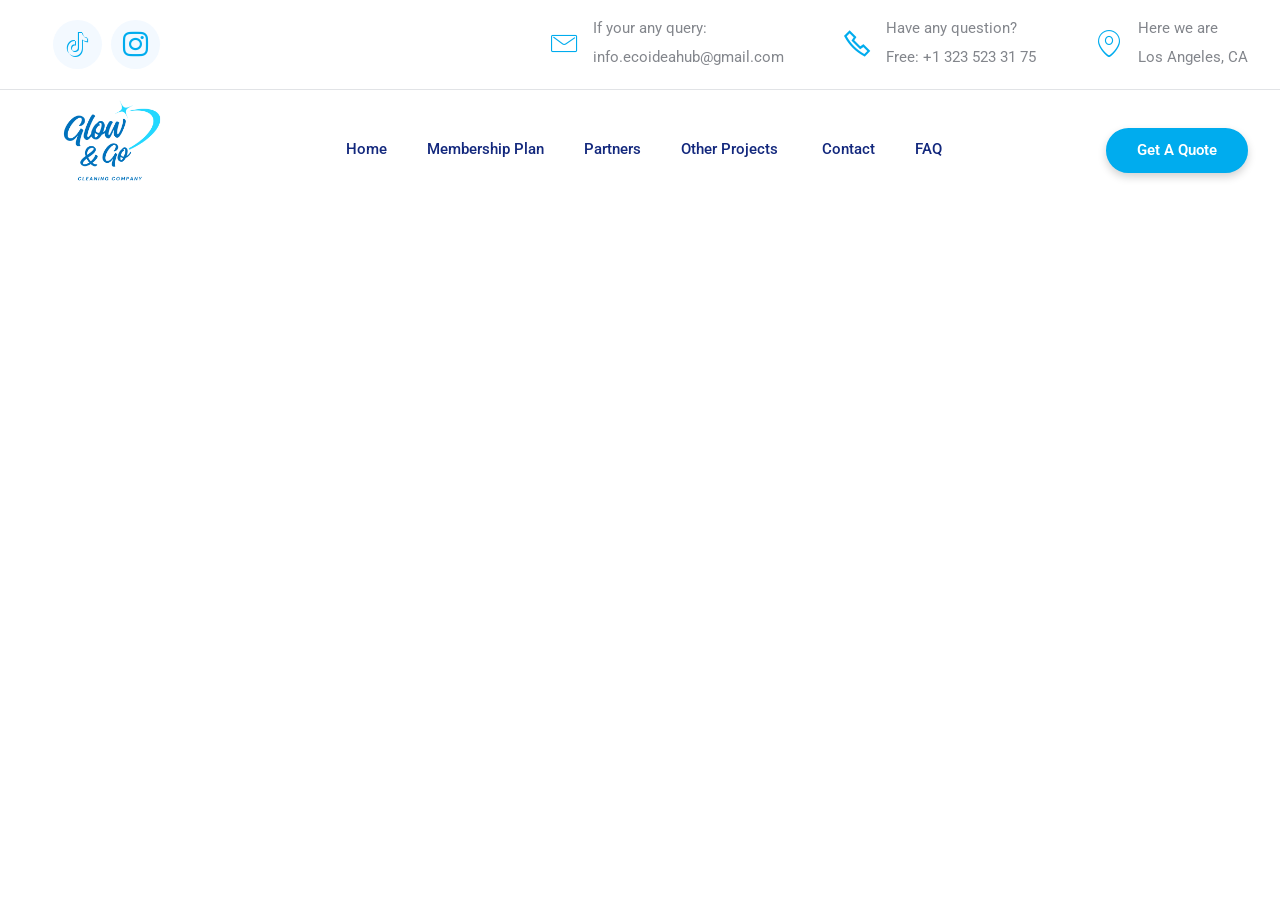
==== commit cb42b6c8: "update website" ====
--- a/page1.html
+++ b/page1.html
@@ -25,7 +25,7 @@
   <noscript><link rel="stylesheet" href="https://fonts.googleapis.com/css?family=Dancing+Script:400,500,600,700&display=swap"></noscript>
   <link rel="preload" href="https://fonts.googleapis.com/css?family=Roboto:100,200,300,400,500,600,700,800,900,100i,200i,300i,400i,500i,600i,700i,800i,900i&display=swap" as="style" onload="this.onload=null;this.rel='stylesheet'">
   <noscript><link rel="stylesheet" href="https://fonts.googleapis.com/css?family=Roboto:100,200,300,400,500,600,700,800,900,100i,200i,300i,400i,500i,600i,700i,800i,900i&display=swap"></noscript>
-  <link rel="preload" as="style" href="assets/mobirise/css/mbr-additional.css?v=OR4CjY"><link rel="stylesheet" href="assets/mobirise/css/mbr-additional.css?v=OR4CjY" type="text/css">
+  <link rel="preload" as="style" href="assets/mobirise/css/mbr-additional.css?v=OY3A5E"><link rel="stylesheet" href="assets/mobirise/css/mbr-additional.css?v=OY3A5E" type="text/css">
 
   
   
@@ -60,7 +60,8 @@
                 <div class="info-widget">
                     <span class="widget-icon mbr-iconfont mbri-letter"></span>
                     <div class="widget-content display-4">
-                        <p class="mbr-fonts-style mbr-regular widget-title display-4">We’re here to help:</p>
+                        <p class="mbr-fonts-style mbr-regular widget-title display-4">If your any
+                            query:</p>
                         <p class="mbr-fonts-style mbr-regular widget-title display-4">info.ecoideahub@gmail.com
                         </p>
                     </div>
@@ -128,476 +129,6 @@
     </nav>
 </section>
 
-<div id="custom-html-17">
-<style>
-#gg-terms {
-  font-family: 'Open Sans', sans-serif;
-  background: #f4fafd;
-  padding: 300px 20px 80px;
-  box-sizing: border-box;
-  width: 100%;
-}
-#gg-terms * { box-sizing: border-box; margin: 0; padding: 0; }
-
-#gg-terms .gt-inner {
-  max-width: 860px;
-  margin: 0 auto;
-}
-
-/* Header */
-#gg-terms .gt-hero {
-  text-align: center;
-  margin-bottom: 56px;
-}
-#gg-terms .gt-hero-title {
-  font-size: 38px;
-  font-weight: 800;
-  color: #1a2533;
-  letter-spacing: -0.5px;
-  margin-bottom: 10px;
-}
-#gg-terms .gt-hero-title span { color: #17b9e8; }
-#gg-terms .gt-hero-sub {
-  font-size: 14px;
-  color: #6b7f96;
-}
-
-/* Tabs */
-#gg-terms .gt-tabs {
-  display: flex;
-  gap: 12px;
-  margin-bottom: 40px;
-  justify-content: center;
-  flex-wrap: wrap;
-}
-#gg-terms .gt-tab {
-  padding: 10px 28px;
-  border-radius: 50px;
-  font-size: 14px;
-  font-weight: 700;
-  font-family: 'Open Sans', sans-serif;
-  cursor: pointer;
-  border: 2px solid #17b9e8;
-  transition: all 0.2s ease;
-  background: transparent;
-  color: #17b9e8;
-}
-#gg-terms .gt-tab.active {
-  background: #17b9e8;
-  color: #fff;
-}
-#gg-terms .gt-tab:hover:not(.active) {
-  background: #e8f7fd;
-}
-
-/* Panel */
-#gg-terms .gt-panel { display: none; }
-#gg-terms .gt-panel.active { display: block; }
-
-/* Section */
-#gg-terms .gt-section {
-  background: #fff;
-  border-radius: 16px;
-  border: 1.5px solid #e2ecf3;
-  padding: 28px 32px;
-  margin-bottom: 16px;
-  transition: box-shadow 0.2s ease;
-}
-#gg-terms .gt-section:hover {
-  box-shadow: 0 4px 20px rgba(23,185,232,0.10);
-  border-color: #b8e8f7;
-}
-
-#gg-terms .gt-section-head {
-  display: flex;
-  align-items: center;
-  gap: 14px;
-  margin-bottom: 14px;
-}
-#gg-terms .gt-num {
-  width: 34px;
-  height: 34px;
-  border-radius: 50%;
-  background: #17b9e8;
-  color: #fff;
-  font-size: 13px;
-  font-weight: 800;
-  display: flex;
-  align-items: center;
-  justify-content: center;
-  flex-shrink: 0;
-}
-#gg-terms .gt-section-title {
-  font-size: 16px;
-  font-weight: 700;
-  color: #1a2533;
-}
-#gg-terms .gt-section-body {
-  font-size: 14px;
-  color: #4a5f75;
-  line-height: 1.75;
-}
-#gg-terms .gt-section-body p { margin-bottom: 10px; }
-#gg-terms .gt-section-body p:last-child { margin-bottom: 0; }
-#gg-terms .gt-section-body ul {
-  list-style: none;
-  margin: 10px 0;
-}
-#gg-terms .gt-section-body ul li {
-  padding: 4px 0 4px 22px;
-  position: relative;
-}
-#gg-terms .gt-section-body ul li::before {
-  content: '';
-  position: absolute;
-  left: 0;
-  top: 12px;
-  width: 8px;
-  height: 8px;
-  border-radius: 50%;
-  background: #17b9e8;
-}
-
-/* Footer note */
-#gg-terms .gt-footer {
-  text-align: center;
-  margin-top: 40px;
-  font-size: 13px;
-  color: #6b7f96;
-  line-height: 1.7;
-}
-#gg-terms .gt-footer a {
-  color: #17b9e8;
-  text-decoration: none;
-  font-weight: 600;
-}
-
-@media (max-width: 600px) {
-  #gg-terms .gt-section { padding: 20px 18px; }
-  #gg-terms .gt-hero-title { font-size: 28px; }
-}
-</style>
-
-<div id="gg-terms">
-  <div class="gt-inner">
-
-    <div class="gt-hero">
-      <h1 class="gt-hero-title"><span>Glow &amp; Go</span> Legal</h1>
-      <p class="gt-hero-sub">Effective Date: April 25, 2026 &nbsp;·&nbsp; Last Updated: April 25, 2026</p>
-    </div>
-
-    <div class="gt-tabs">
-      <button class="gt-tab active" onclick="showTab('terms',this)">Terms of Service</button>
-      <button class="gt-tab" onclick="showTab('privacy',this)">Privacy Policy</button>
-    </div>
-
-    <!-- TERMS -->
-    <div class="gt-panel active" id="tab-terms">
-
-      <div class="gt-section">
-        <div class="gt-section-head"><div class="gt-num">1</div><div class="gt-section-title">Acceptance of Terms</div></div>
-        <div class="gt-section-body"><p>By accessing our website or booking services, you ("Client") agree to be bound by these Terms of Service. If you do not agree, do not use our services.</p></div>
-      </div>
-
-      <div class="gt-section">
-        <div class="gt-section-head"><div class="gt-num">2</div><div class="gt-section-title">Services</div></div>
-        <div class="gt-section-body"><p>Glow &amp; Go, operated by ECO IDEA LLC ("Company"), provides residential and commercial cleaning services, including standard, deep, move-in/move-out, post-construction, and recurring services.</p><p>Services are provided on an "as-is" and "as-available" basis.</p></div>
-      </div>
-
-      <div class="gt-section">
-        <div class="gt-section-head"><div class="gt-num">3</div><div class="gt-section-title">Booking &amp; Client Obligations</div></div>
-        <div class="gt-section-body">
-          <p>Client agrees to:</p>
-          <ul>
-            <li>Provide accurate and complete information</li>
-            <li>Ensure safe and unobstructed access</li>
-            <li>Secure valuables, fragile, and irreplaceable items</li>
-            <li>Disclose pets, hazards, and special conditions</li>
-          </ul>
-          <p>Failure to comply may result in refusal or cancellation of service without refund.</p>
-        </div>
-      </div>
-
-      <div class="gt-section">
-        <div class="gt-section-head"><div class="gt-num">4</div><div class="gt-section-title">Pricing &amp; Payment</div></div>
-        <div class="gt-section-body">
-          <ul>
-            <li>Prices are estimates based on disclosed conditions</li>
-            <li>Final pricing may be adjusted based on actual conditions</li>
-            <li>Payment authorization may be collected at booking</li>
-            <li>The Company may charge the payment method on file</li>
-          </ul>
-          <p>Chargebacks / disputes filed without valid cause constitute breach of contract. The Company reserves the right to pursue recovery, including fees, collections, and legal costs.</p>
-        </div>
-      </div>
-
-      <div class="gt-section">
-        <div class="gt-section-head"><div class="gt-num">5</div><div class="gt-section-title">Arrival Window</div></div>
-        <div class="gt-section-body"><p>All appointments operate within a 1–2 hour arrival window. Delays do not constitute breach.</p></div>
-      </div>
-
-      <div class="gt-section">
-        <div class="gt-section-head"><div class="gt-num">6</div><div class="gt-section-title">Cancellation &amp; No-Show Policy</div></div>
-        <div class="gt-section-body">
-          <ul>
-            <li>48+ hours → full refund</li>
-            <li>24–48 hours → 30–50% fee</li>
-            <li>&lt;24 hours → 100% charge</li>
-            <li>No-show / no access → 100% charge</li>
-          </ul>
-          <p>If Company cancels → full refund or reschedule.</p>
-        </div>
-      </div>
-
-      <div class="gt-section">
-        <div class="gt-section-head"><div class="gt-num">7</div><div class="gt-section-title">No Access / Lockout</div></div>
-        <div class="gt-section-body"><p>If access is not provided, the service is deemed completed and fully chargeable.</p></div>
-      </div>
-
-      <div class="gt-section">
-        <div class="gt-section-head"><div class="gt-num">8</div><div class="gt-section-title">Scope of Work</div></div>
-        <div class="gt-section-body">
-          <ul>
-            <li>Services are limited to booked time and scope.</li>
-            <li>Additional work requires approval and may incur charges.</li>
-          </ul>
-        </div>
-      </div>
-
-      <div class="gt-section">
-        <div class="gt-section-head"><div class="gt-num">9</div><div class="gt-section-title">Hazardous &amp; Heavy Conditions</div></div>
-        <div class="gt-section-body"><p>Company may refuse service, stop service, or adjust pricing in cases including but not limited to: biohazards, infestation, unsafe or unsanitary environments.</p></div>
-      </div>
-
-      <div class="gt-section">
-        <div class="gt-section-head"><div class="gt-num">10</div><div class="gt-section-title">Cleaning Products &amp; Allergies</div></div>
-        <div class="gt-section-body"><p>Cleaning products are industry-standard. The Company does not guarantee allergen-free conditions and is not liable for undisclosed sensitivities. Client assumes responsibility for failing to disclose allergies or conditions.</p></div>
-      </div>
-
-      <div class="gt-section">
-        <div class="gt-section-head"><div class="gt-num">11</div><div class="gt-section-title">Pets &amp; Safety</div></div>
-        <div class="gt-section-body">
-          <ul>
-            <li>Client assumes full responsibility for pets.</li>
-            <li>Service may be stopped if safety is at risk, without refund.</li>
-          </ul>
-        </div>
-      </div>
-
-      <div class="gt-section">
-        <div class="gt-section-head"><div class="gt-num">12</div><div class="gt-section-title">Damage &amp; Claims</div></div>
-        <div class="gt-section-body">
-          <p>Claims must be submitted within 24 hours with evidence. The Company is NOT liable for:</p>
-          <ul>
-            <li>Pre-existing damage</li>
-            <li>Wear and tear</li>
-            <li>Fragile items</li>
-            <li>Electronics/appliances</li>
-            <li>Hidden defects</li>
-          </ul>
-          <p>All claims are subject to investigation. Liability is strictly limited to the amount paid for the service.</p>
-        </div>
-      </div>
-
-      <div class="gt-section">
-        <div class="gt-section-head"><div class="gt-num">13</div><div class="gt-section-title">Quality Assurance</div></div>
-        <div class="gt-section-body">
-          <p>We are committed to delivering high-quality service on every visit. If any area does not meet expectations:</p>
-          <ul>
-            <li>The Client must notify us within 24 hours of service completion</li>
-            <li>The Client must specify the areas of concern</li>
-          </ul>
-          <p>We will review the request and, if applicable, return to address the reported areas at no additional cost.</p>
-          <p>This service is intended to correct specific issues and does not include full re-cleaning or refunds.</p>
-        </div>
-      </div>
-
-      <div class="gt-section">
-        <div class="gt-section-head"><div class="gt-num">14</div><div class="gt-section-title">Parking &amp; Access Costs</div></div>
-        <div class="gt-section-body">
-          <ul>
-            <li>Client is responsible for parking, tolls, or access fees.</li>
-            <li>Such costs may be added to the invoice.</li>
-          </ul>
-        </div>
-      </div>
-
-      <div class="gt-section">
-        <div class="gt-section-head"><div class="gt-num">15</div><div class="gt-section-title">Right to Refuse Service</div></div>
-        <div class="gt-section-body"><p>Company reserves full discretion to refuse, cancel, or terminate service.</p></div>
-      </div>
-
-      <div class="gt-section">
-        <div class="gt-section-head"><div class="gt-num">16</div><div class="gt-section-title">Media Use &amp; Confidentiality</div></div>
-        <div class="gt-section-body">
-          <p>The Client acknowledges and agrees that the Company may capture photos and/or videos of the completed work, including "before and after" content, strictly for quality control and marketing purposes.</p>
-          <p>The Company guarantees that:</p>
-          <ul>
-            <li>the Client's identity will not be disclosed;</li>
-            <li>the Client's address and contact information will not be published;</li>
-            <li>no personal, sensitive, or compromising items will be captured or shared.</li>
-          </ul>
-          <p>All media will be used in a non-identifiable (anonymized) manner. The Client grants the Company a non-exclusive, irrevocable, royalty-free right to use such anonymized media for marketing and promotional purposes without limitation as to time or territory.</p>
-          <p>The Company agrees to maintain strict confidentiality of any information observed within the Client's property and will not disclose such information to any third party, except as required by law.</p>
-        </div>
-      </div>
-
-      <div class="gt-section">
-        <div class="gt-section-head"><div class="gt-num">17</div><div class="gt-section-title">Recurring Services (Subscriptions)</div></div>
-        <div class="gt-section-body">
-          <ul>
-            <li>Billed in advance</li>
-            <li>May require minimum commitment</li>
-            <li>Non-refundable once billed</li>
-          </ul>
-          <p>Cancellation requires 7 days' written notice before billing cycle. Failure to provide access = charged visit.</p>
-        </div>
-      </div>
-
-      <div class="gt-section">
-        <div class="gt-section-head"><div class="gt-num">18</div><div class="gt-section-title">Limitation of Liability</div></div>
-        <div class="gt-section-body"><p>To the maximum extent permitted by law: Company is not liable for indirect, incidental, or consequential damages. Total liability shall not exceed the amount paid.</p></div>
-      </div>
-
-      <div class="gt-section">
-        <div class="gt-section-head"><div class="gt-num">19</div><div class="gt-section-title">Indemnification</div></div>
-        <div class="gt-section-body"><p>Client agrees to indemnify and hold harmless the Company from any claims arising from: unsafe conditions, undisclosed hazards, or client negligence.</p></div>
-      </div>
-
-      <div class="gt-section">
-        <div class="gt-section-head"><div class="gt-num">20</div><div class="gt-section-title">Force Majeure</div></div>
-        <div class="gt-section-body"><p>The Company is not liable for delays or failure due to events beyond control (traffic, weather, emergencies, etc.).</p></div>
-      </div>
-
-      <div class="gt-section">
-        <div class="gt-section-head"><div class="gt-num">21</div><div class="gt-section-title">Dispute Resolution</div></div>
-        <div class="gt-section-body"><p>All disputes shall first be attempted to be resolved informally. If unresolved: governed by California law, Venue: Los Angeles County.</p></div>
-      </div>
-
-      <div class="gt-section">
-        <div class="gt-section-head"><div class="gt-num">22</div><div class="gt-section-title">Governing Law</div></div>
-        <div class="gt-section-body"><p>These Terms are governed by the laws of the State of California.</p></div>
-      </div>
-
-      <div class="gt-section">
-        <div class="gt-section-head"><div class="gt-num">23</div><div class="gt-section-title">Modifications</div></div>
-        <div class="gt-section-body"><p>The Company may update these Terms at any time.</p></div>
-      </div>
-
-      <div class="gt-section">
-        <div class="gt-section-head"><div class="gt-num">24</div><div class="gt-section-title">Entire Agreement</div></div>
-        <div class="gt-section-body"><p>These Terms constitute the entire agreement between the Client and the Company.</p></div>
-      </div>
-
-    </div><!-- /tab-terms -->
-
-    <!-- PRIVACY -->
-    <div class="gt-panel" id="tab-privacy">
-
-      <div class="gt-section">
-        <div class="gt-section-head"><div class="gt-num">1</div><div class="gt-section-title">Categories of Data Collected</div></div>
-        <div class="gt-section-body">
-          <p>We collect:</p>
-          <ul>
-            <li>Identifiers (name, email, phone, address)</li>
-            <li>Commercial data (bookings, history)</li>
-            <li>Payment data (via processors)</li>
-            <li>Internet activity (IP, cookies, analytics)</li>
-          </ul>
-        </div>
-      </div>
-
-      <div class="gt-section">
-        <div class="gt-section-head"><div class="gt-num">2</div><div class="gt-section-title">Purpose of Collection</div></div>
-        <div class="gt-section-body">
-          <ul>
-            <li>Service delivery</li>
-            <li>Payment processing</li>
-            <li>Customer support</li>
-            <li>Marketing (with consent)</li>
-            <li>Analytics &amp; improvement</li>
-          </ul>
-        </div>
-      </div>
-
-      <div class="gt-section">
-        <div class="gt-section-head"><div class="gt-num">3</div><div class="gt-section-title">Data Sharing</div></div>
-        <div class="gt-section-body">
-          <p>We do NOT sell personal data. We may share with:</p>
-          <ul>
-            <li>Payment providers</li>
-            <li>Scheduling systems</li>
-            <li>Legal authorities</li>
-          </ul>
-        </div>
-      </div>
-
-      <div class="gt-section">
-        <div class="gt-section-head"><div class="gt-num">4</div><div class="gt-section-title">Cookies &amp; Tracking</div></div>
-        <div class="gt-section-body"><p>We use cookies, Google Analytics, and Meta Pixel.</p></div>
-      </div>
-
-      <div class="gt-section">
-        <div class="gt-section-head"><div class="gt-num">5</div><div class="gt-section-title">Data Retention</div></div>
-        <div class="gt-section-body"><p>We retain data as long as necessary for business operations and legal compliance.</p></div>
-      </div>
-
-      <div class="gt-section">
-        <div class="gt-section-head"><div class="gt-num">6</div><div class="gt-section-title">Your Rights (California – CCPA/CPRA)</div></div>
-        <div class="gt-section-body">
-          <p>You have the right to:</p>
-          <ul>
-            <li>Request access</li>
-            <li>Request deletion</li>
-            <li>Correct data</li>
-            <li>Opt-out of data sale (we do not sell)</li>
-          </ul>
-          <p>Requests: <a href="mailto:info.ecoideahub@gmail.com">info.ecoideahub@gmail.com</a></p>
-        </div>
-      </div>
-
-      <div class="gt-section">
-        <div class="gt-section-head"><div class="gt-num">7</div><div class="gt-section-title">Data Security</div></div>
-        <div class="gt-section-body"><p>We implement reasonable safeguards but cannot guarantee absolute security.</p></div>
-      </div>
-
-      <div class="gt-section">
-        <div class="gt-section-head"><div class="gt-num">8</div><div class="gt-section-title">Children</div></div>
-        <div class="gt-section-body"><p>Services are not intended for individuals under 18.</p></div>
-      </div>
-
-      <div class="gt-section">
-        <div class="gt-section-head"><div class="gt-num">9</div><div class="gt-section-title">Updates</div></div>
-        <div class="gt-section-body"><p>Policy may be updated at any time.</p></div>
-      </div>
-
-      <div class="gt-section">
-        <div class="gt-section-head"><div class="gt-num">10</div><div class="gt-section-title">Contact</div></div>
-        <div class="gt-section-body">
-          <p><a href="mailto:info.ecoideahub@gmail.com">info.ecoideahub@gmail.com</a></p>
-          <p>+1 (323) 523-3175</p>
-        </div>
-      </div>
-
-    </div><!-- /tab-privacy -->
-
-    <div class="gt-footer">
-      <p>Glow &amp; Go is a brand of <strong>ECO IDEA LLC</strong> · Los Angeles, California</p>
-      <p style="margin-top:6px;">Questions? <a href="mailto:info.ecoideahub@gmail.com">info.ecoideahub@gmail.com</a> · <a href="tel:+13235233175">+1 (323) 523-3175</a></p>
-    </div>
-
-  </div>
-</div>
-
-<script>
-function showTab(id, btn) {
-  document.querySelectorAll('#gg-terms .gt-panel').forEach(function(p){ p.classList.remove('active'); });
-  document.querySelectorAll('#gg-terms .gt-tab').forEach(function(b){ b.classList.remove('active'); });
-  document.getElementById('tab-' + id).classList.add('active');
-  btn.classList.add('active');
-}
-</script></div>
-
 
 <script src="assets/web/assets/jquery/jquery.min.js"></script>
   <script src="assets/popper/popper.min.js"></script>
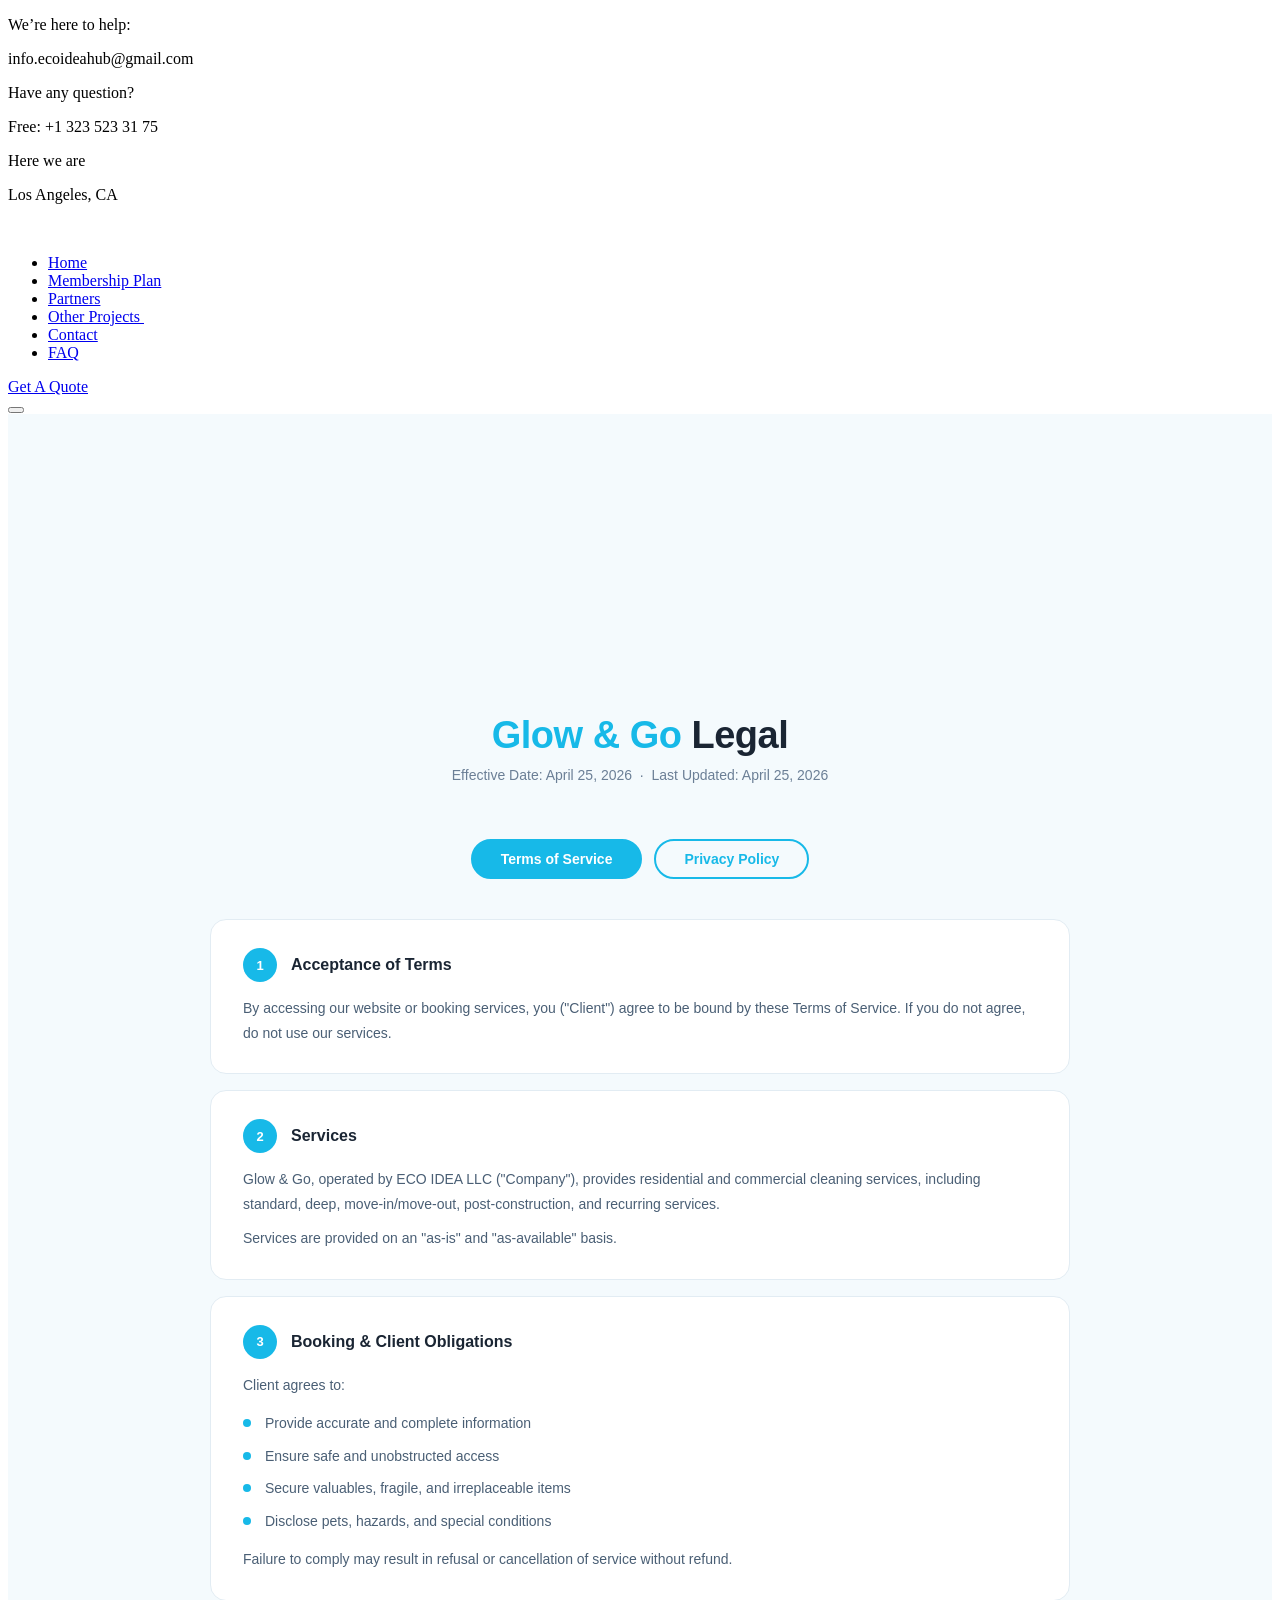
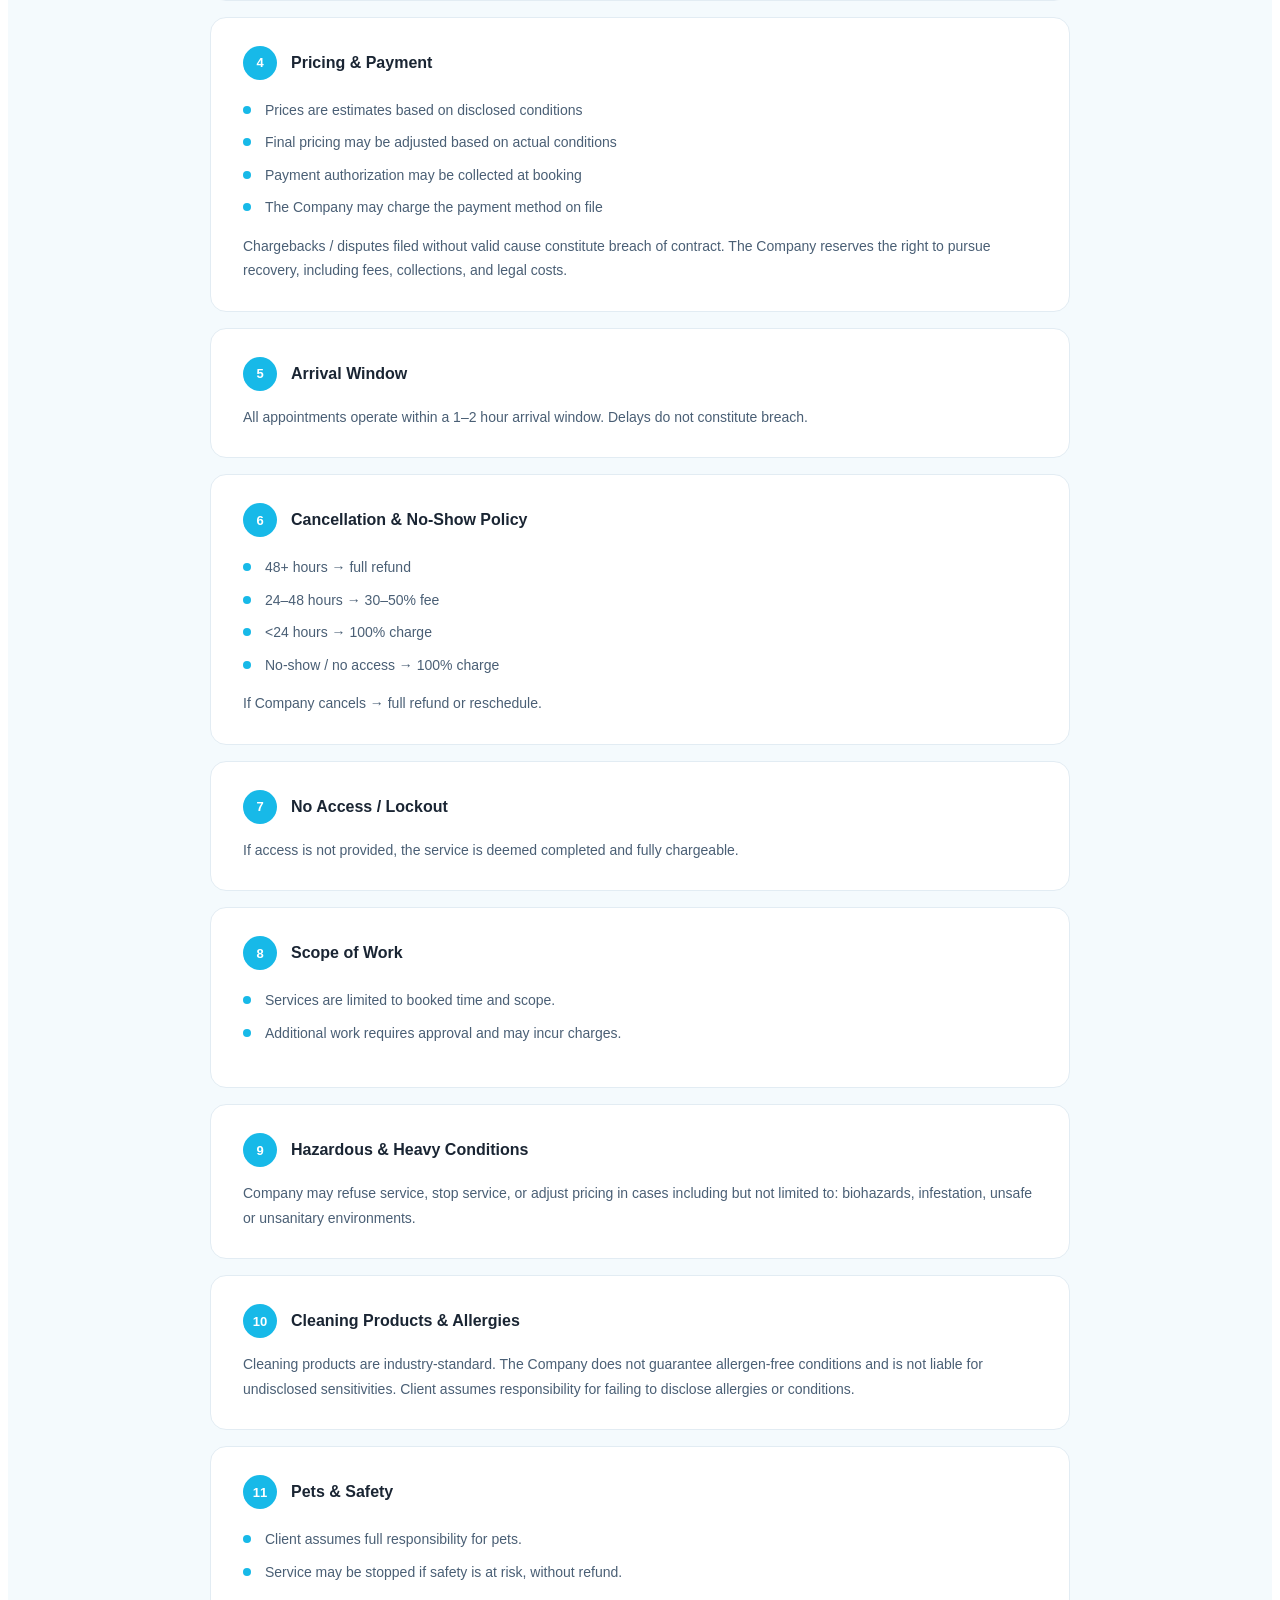
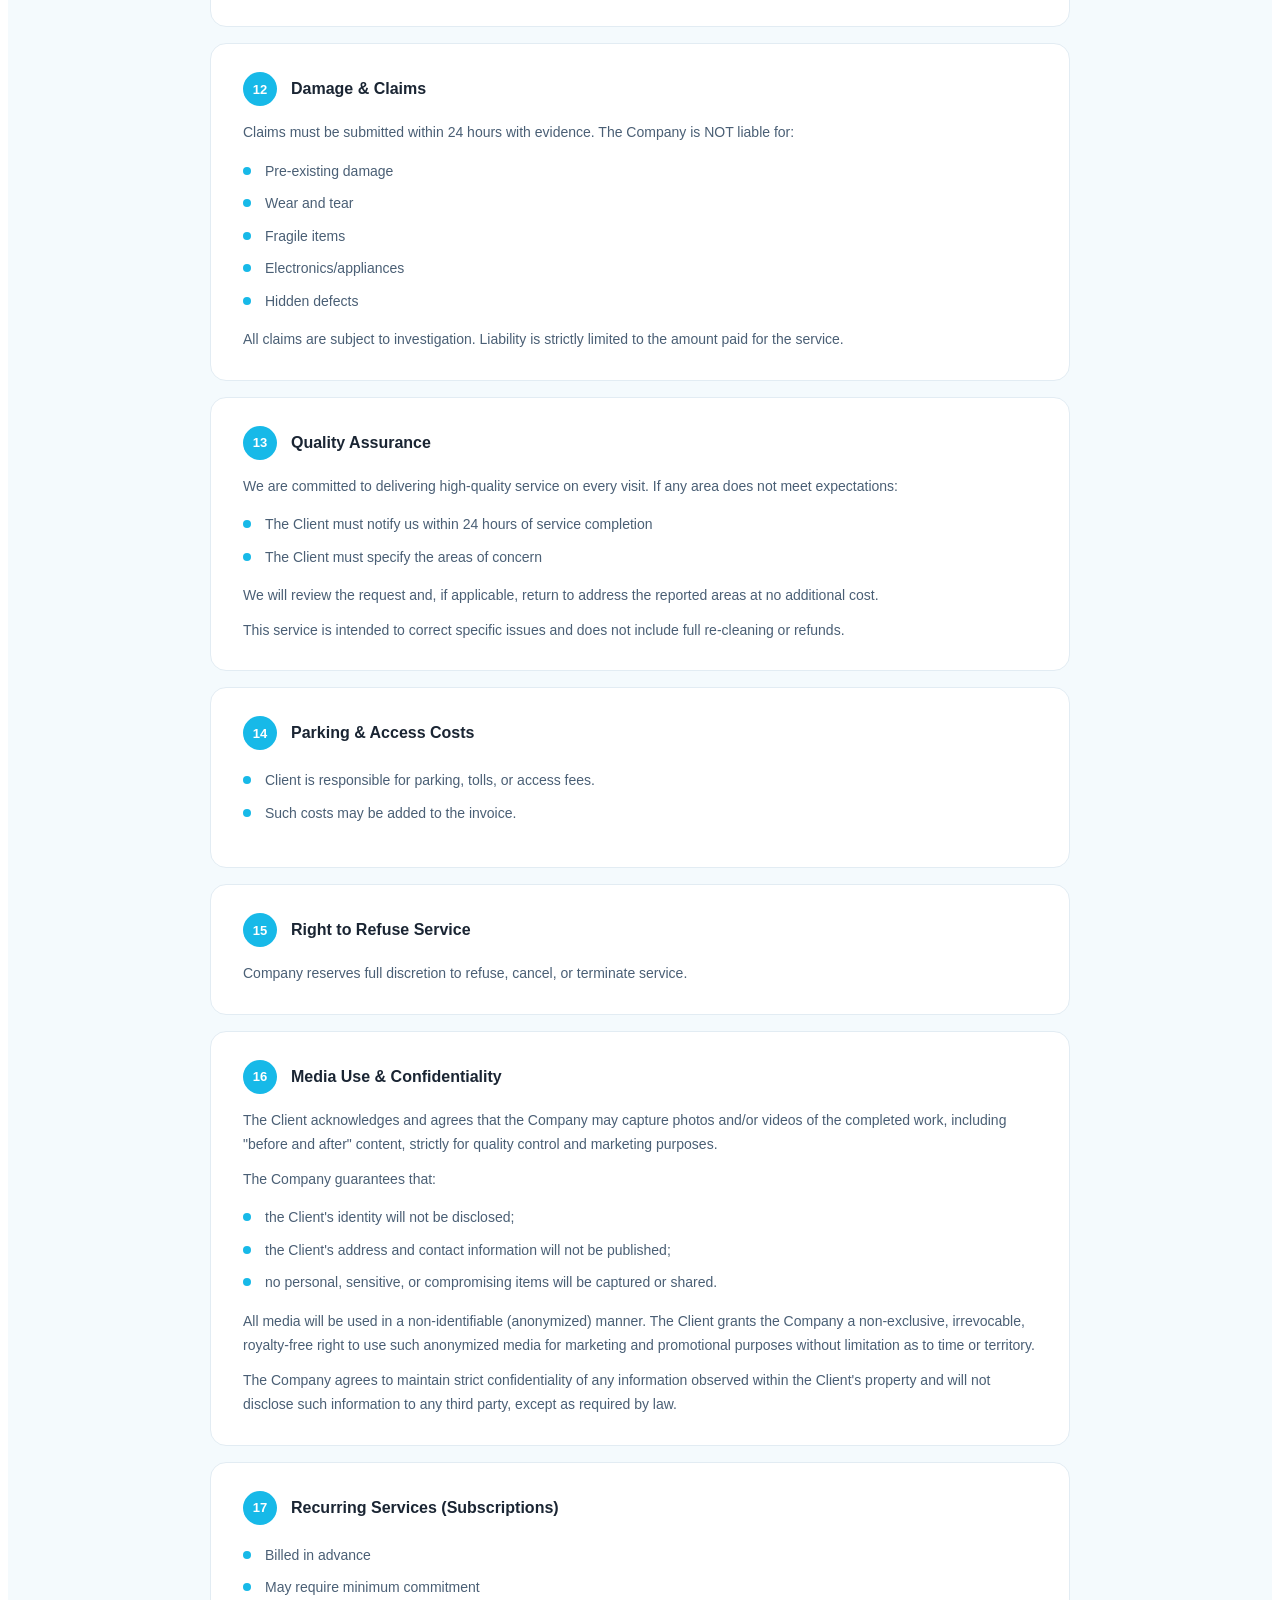
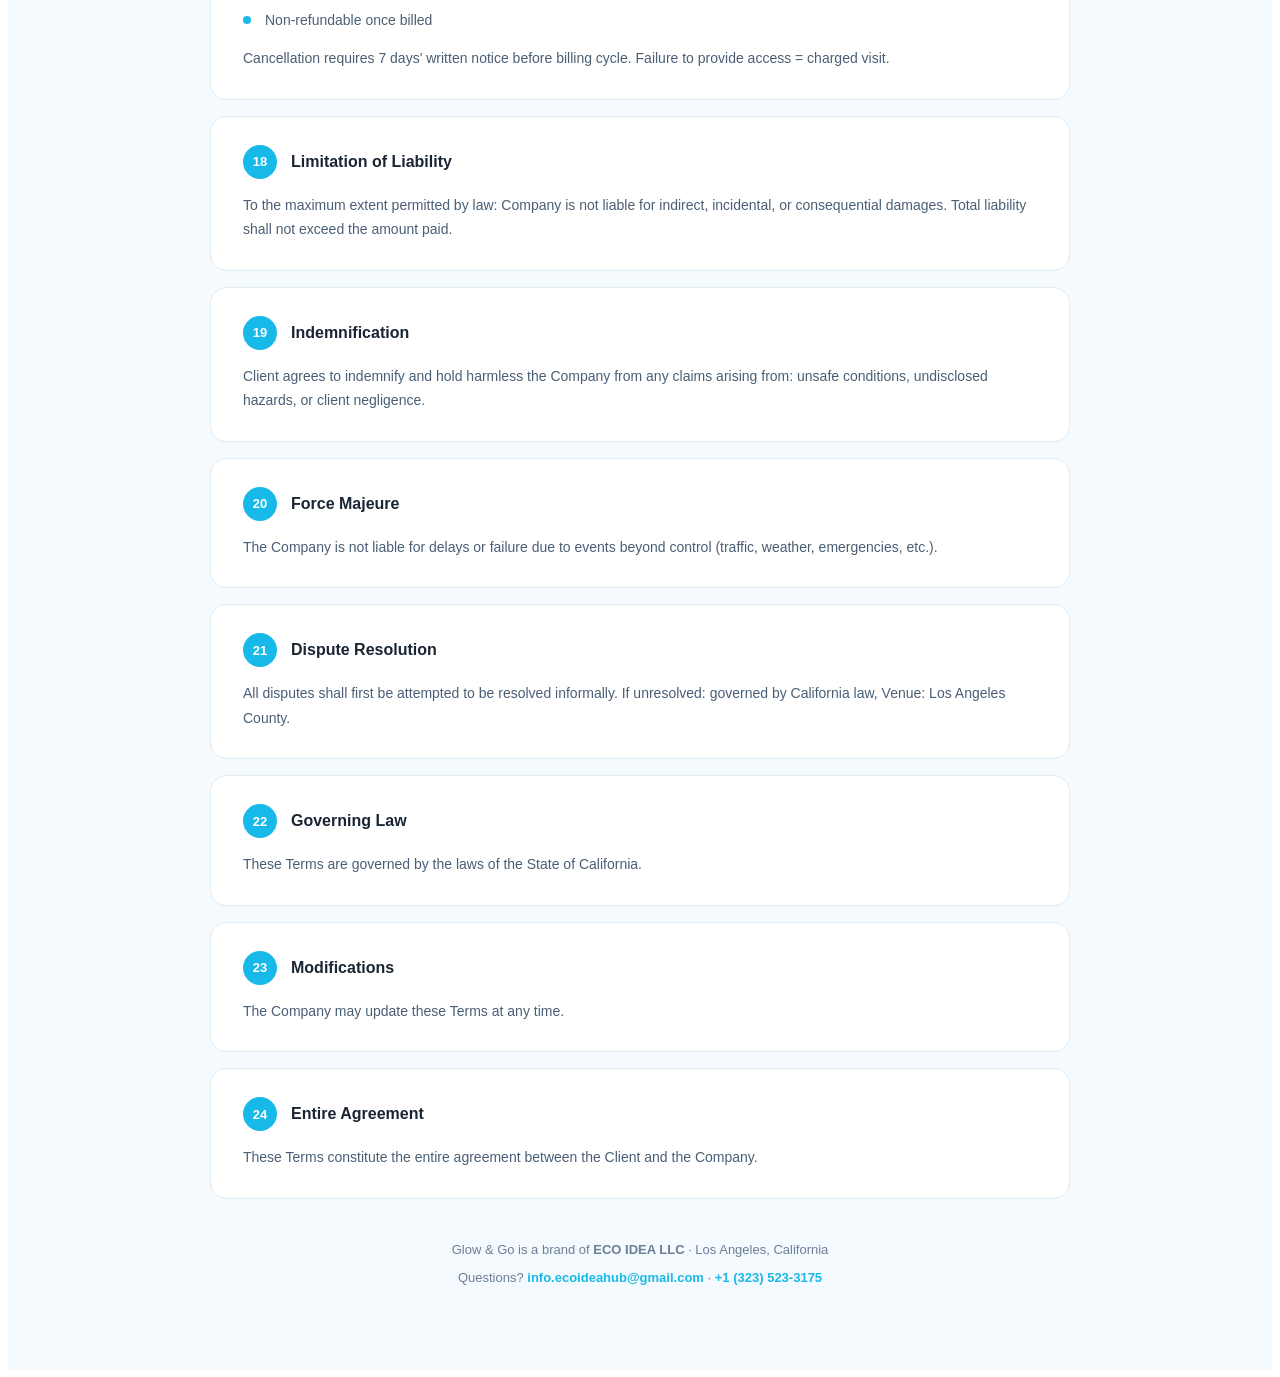
==== commit 4a755447: "Update" ====
--- a/page1.html
+++ b/page1.html
@@ -25,7 +25,7 @@
   <noscript><link rel="stylesheet" href="https://fonts.googleapis.com/css?family=Dancing+Script:400,500,600,700&display=swap"></noscript>
   <link rel="preload" href="https://fonts.googleapis.com/css?family=Roboto:100,200,300,400,500,600,700,800,900,100i,200i,300i,400i,500i,600i,700i,800i,900i&display=swap" as="style" onload="this.onload=null;this.rel='stylesheet'">
   <noscript><link rel="stylesheet" href="https://fonts.googleapis.com/css?family=Roboto:100,200,300,400,500,600,700,800,900,100i,200i,300i,400i,500i,600i,700i,800i,900i&display=swap"></noscript>
-  <link rel="preload" as="style" href="assets/mobirise/css/mbr-additional.css?v=OY3A5E"><link rel="stylesheet" href="assets/mobirise/css/mbr-additional.css?v=OY3A5E" type="text/css">
+  <link rel="preload" as="style" href="assets/mobirise/css/mbr-additional.css?v=Du8H0H"><link rel="stylesheet" href="assets/mobirise/css/mbr-additional.css?v=Du8H0H" type="text/css">
 
   
   
@@ -58,16 +58,15 @@
             </div>
             <div class="right-wrap d-flex align-items-center">
                 <div class="info-widget">
-                    <span class="widget-icon mbr-iconfont mbri-letter"></span>
+                    <a href="mailto:info.ecoideahub@gmail.com"><span class="widget-icon mbr-iconfont mbri-letter"></span></a>
                     <div class="widget-content display-4">
-                        <p class="mbr-fonts-style mbr-regular widget-title display-4">If your any
-                            query:</p>
+                        <p class="mbr-fonts-style mbr-regular widget-title display-4">We’re here to help:</p>
                         <p class="mbr-fonts-style mbr-regular widget-title display-4">info.ecoideahub@gmail.com
                         </p>
                     </div>
                 </div>
                 <div class="info-widget">
-                    <span class="widget-icon mbr-iconfont mobi-mbri-phone mobi-mbri"></span>
+                    <a href="tel:3235233175"><span class="widget-icon mbr-iconfont mobi-mbri-phone mobi-mbri"></span></a>
                     <div class="widget-content display-4">
                         <p class="mbr-fonts-style mbr-regular widget-title display-4">Have any
                             question?</p>
@@ -108,7 +107,7 @@
                     <li class="nav-item">
                         <a class="nav-link link text-primary display-4" href="page3.html">
                             Partners</a>
-                    </li><li class="nav-item"><a class="nav-link link text-primary display-4" href="page3.html">Other Projects&nbsp;<br></a></li><li class="nav-item"><a class="nav-link link text-primary display-4" href="page3.html">Contact</a></li><li class="nav-item">
+                    </li><li class="nav-item"><a class="nav-link link text-primary display-4" href="page5.html">Other Projects&nbsp;<br></a></li><li class="nav-item"><a class="nav-link link text-primary display-4" href="index.html#custom-html-x">Contact</a></li><li class="nav-item">
                         <a class="nav-link link text-primary display-4" href="index.html#faq">
                             FAQ</a>
                     </li></ul>
@@ -129,6 +128,476 @@
     </nav>
 </section>
 
+<div id="custom-html-17">
+<style>
+#gg-terms {
+  font-family: 'Open Sans', sans-serif;
+  background: #f4fafd;
+  padding: 300px 20px 80px;
+  box-sizing: border-box;
+  width: 100%;
+}
+#gg-terms * { box-sizing: border-box; margin: 0; padding: 0; }
+
+#gg-terms .gt-inner {
+  max-width: 860px;
+  margin: 0 auto;
+}
+
+/* Header */
+#gg-terms .gt-hero {
+  text-align: center;
+  margin-bottom: 56px;
+}
+#gg-terms .gt-hero-title {
+  font-size: 38px;
+  font-weight: 800;
+  color: #1a2533;
+  letter-spacing: -0.5px;
+  margin-bottom: 10px;
+}
+#gg-terms .gt-hero-title span { color: #17b9e8; }
+#gg-terms .gt-hero-sub {
+  font-size: 14px;
+  color: #6b7f96;
+}
+
+/* Tabs */
+#gg-terms .gt-tabs {
+  display: flex;
+  gap: 12px;
+  margin-bottom: 40px;
+  justify-content: center;
+  flex-wrap: wrap;
+}
+#gg-terms .gt-tab {
+  padding: 10px 28px;
+  border-radius: 50px;
+  font-size: 14px;
+  font-weight: 700;
+  font-family: 'Open Sans', sans-serif;
+  cursor: pointer;
+  border: 2px solid #17b9e8;
+  transition: all 0.2s ease;
+  background: transparent;
+  color: #17b9e8;
+}
+#gg-terms .gt-tab.active {
+  background: #17b9e8;
+  color: #fff;
+}
+#gg-terms .gt-tab:hover:not(.active) {
+  background: #e8f7fd;
+}
+
+/* Panel */
+#gg-terms .gt-panel { display: none; }
+#gg-terms .gt-panel.active { display: block; }
+
+/* Section */
+#gg-terms .gt-section {
+  background: #fff;
+  border-radius: 16px;
+  border: 1.5px solid #e2ecf3;
+  padding: 28px 32px;
+  margin-bottom: 16px;
+  transition: box-shadow 0.2s ease;
+}
+#gg-terms .gt-section:hover {
+  box-shadow: 0 4px 20px rgba(23,185,232,0.10);
+  border-color: #b8e8f7;
+}
+
+#gg-terms .gt-section-head {
+  display: flex;
+  align-items: center;
+  gap: 14px;
+  margin-bottom: 14px;
+}
+#gg-terms .gt-num {
+  width: 34px;
+  height: 34px;
+  border-radius: 50%;
+  background: #17b9e8;
+  color: #fff;
+  font-size: 13px;
+  font-weight: 800;
+  display: flex;
+  align-items: center;
+  justify-content: center;
+  flex-shrink: 0;
+}
+#gg-terms .gt-section-title {
+  font-size: 16px;
+  font-weight: 700;
+  color: #1a2533;
+}
+#gg-terms .gt-section-body {
+  font-size: 14px;
+  color: #4a5f75;
+  line-height: 1.75;
+}
+#gg-terms .gt-section-body p { margin-bottom: 10px; }
+#gg-terms .gt-section-body p:last-child { margin-bottom: 0; }
+#gg-terms .gt-section-body ul {
+  list-style: none;
+  margin: 10px 0;
+}
+#gg-terms .gt-section-body ul li {
+  padding: 4px 0 4px 22px;
+  position: relative;
+}
+#gg-terms .gt-section-body ul li::before {
+  content: '';
+  position: absolute;
+  left: 0;
+  top: 12px;
+  width: 8px;
+  height: 8px;
+  border-radius: 50%;
+  background: #17b9e8;
+}
+
+/* Footer note */
+#gg-terms .gt-footer {
+  text-align: center;
+  margin-top: 40px;
+  font-size: 13px;
+  color: #6b7f96;
+  line-height: 1.7;
+}
+#gg-terms .gt-footer a {
+  color: #17b9e8;
+  text-decoration: none;
+  font-weight: 600;
+}
+
+@media (max-width: 600px) {
+  #gg-terms .gt-section { padding: 20px 18px; }
+  #gg-terms .gt-hero-title { font-size: 28px; }
+}
+</style>
+
+<div id="gg-terms">
+  <div class="gt-inner">
+
+    <div class="gt-hero">
+      <h1 class="gt-hero-title"><span>Glow &amp; Go</span> Legal</h1>
+      <p class="gt-hero-sub">Effective Date: April 25, 2026 &nbsp;·&nbsp; Last Updated: April 25, 2026</p>
+    </div>
+
+    <div class="gt-tabs">
+      <button class="gt-tab active" onclick="showTab('terms',this)">Terms of Service</button>
+      <button class="gt-tab" onclick="showTab('privacy',this)">Privacy Policy</button>
+    </div>
+
+    <!-- TERMS -->
+    <div class="gt-panel active" id="tab-terms">
+
+      <div class="gt-section">
+        <div class="gt-section-head"><div class="gt-num">1</div><div class="gt-section-title">Acceptance of Terms</div></div>
+        <div class="gt-section-body"><p>By accessing our website or booking services, you ("Client") agree to be bound by these Terms of Service. If you do not agree, do not use our services.</p></div>
+      </div>
+
+      <div class="gt-section">
+        <div class="gt-section-head"><div class="gt-num">2</div><div class="gt-section-title">Services</div></div>
+        <div class="gt-section-body"><p>Glow &amp; Go, operated by ECO IDEA LLC ("Company"), provides residential and commercial cleaning services, including standard, deep, move-in/move-out, post-construction, and recurring services.</p><p>Services are provided on an "as-is" and "as-available" basis.</p></div>
+      </div>
+
+      <div class="gt-section">
+        <div class="gt-section-head"><div class="gt-num">3</div><div class="gt-section-title">Booking &amp; Client Obligations</div></div>
+        <div class="gt-section-body">
+          <p>Client agrees to:</p>
+          <ul>
+            <li>Provide accurate and complete information</li>
+            <li>Ensure safe and unobstructed access</li>
+            <li>Secure valuables, fragile, and irreplaceable items</li>
+            <li>Disclose pets, hazards, and special conditions</li>
+          </ul>
+          <p>Failure to comply may result in refusal or cancellation of service without refund.</p>
+        </div>
+      </div>
+
+      <div class="gt-section">
+        <div class="gt-section-head"><div class="gt-num">4</div><div class="gt-section-title">Pricing &amp; Payment</div></div>
+        <div class="gt-section-body">
+          <ul>
+            <li>Prices are estimates based on disclosed conditions</li>
+            <li>Final pricing may be adjusted based on actual conditions</li>
+            <li>Payment authorization may be collected at booking</li>
+            <li>The Company may charge the payment method on file</li>
+          </ul>
+          <p>Chargebacks / disputes filed without valid cause constitute breach of contract. The Company reserves the right to pursue recovery, including fees, collections, and legal costs.</p>
+        </div>
+      </div>
+
+      <div class="gt-section">
+        <div class="gt-section-head"><div class="gt-num">5</div><div class="gt-section-title">Arrival Window</div></div>
+        <div class="gt-section-body"><p>All appointments operate within a 1–2 hour arrival window. Delays do not constitute breach.</p></div>
+      </div>
+
+      <div class="gt-section">
+        <div class="gt-section-head"><div class="gt-num">6</div><div class="gt-section-title">Cancellation &amp; No-Show Policy</div></div>
+        <div class="gt-section-body">
+          <ul>
+            <li>48+ hours → full refund</li>
+            <li>24–48 hours → 30–50% fee</li>
+            <li>&lt;24 hours → 100% charge</li>
+            <li>No-show / no access → 100% charge</li>
+          </ul>
+          <p>If Company cancels → full refund or reschedule.</p>
+        </div>
+      </div>
+
+      <div class="gt-section">
+        <div class="gt-section-head"><div class="gt-num">7</div><div class="gt-section-title">No Access / Lockout</div></div>
+        <div class="gt-section-body"><p>If access is not provided, the service is deemed completed and fully chargeable.</p></div>
+      </div>
+
+      <div class="gt-section">
+        <div class="gt-section-head"><div class="gt-num">8</div><div class="gt-section-title">Scope of Work</div></div>
+        <div class="gt-section-body">
+          <ul>
+            <li>Services are limited to booked time and scope.</li>
+            <li>Additional work requires approval and may incur charges.</li>
+          </ul>
+        </div>
+      </div>
+
+      <div class="gt-section">
+        <div class="gt-section-head"><div class="gt-num">9</div><div class="gt-section-title">Hazardous &amp; Heavy Conditions</div></div>
+        <div class="gt-section-body"><p>Company may refuse service, stop service, or adjust pricing in cases including but not limited to: biohazards, infestation, unsafe or unsanitary environments.</p></div>
+      </div>
+
+      <div class="gt-section">
+        <div class="gt-section-head"><div class="gt-num">10</div><div class="gt-section-title">Cleaning Products &amp; Allergies</div></div>
+        <div class="gt-section-body"><p>Cleaning products are industry-standard. The Company does not guarantee allergen-free conditions and is not liable for undisclosed sensitivities. Client assumes responsibility for failing to disclose allergies or conditions.</p></div>
+      </div>
+
+      <div class="gt-section">
+        <div class="gt-section-head"><div class="gt-num">11</div><div class="gt-section-title">Pets &amp; Safety</div></div>
+        <div class="gt-section-body">
+          <ul>
+            <li>Client assumes full responsibility for pets.</li>
+            <li>Service may be stopped if safety is at risk, without refund.</li>
+          </ul>
+        </div>
+      </div>
+
+      <div class="gt-section">
+        <div class="gt-section-head"><div class="gt-num">12</div><div class="gt-section-title">Damage &amp; Claims</div></div>
+        <div class="gt-section-body">
+          <p>Claims must be submitted within 24 hours with evidence. The Company is NOT liable for:</p>
+          <ul>
+            <li>Pre-existing damage</li>
+            <li>Wear and tear</li>
+            <li>Fragile items</li>
+            <li>Electronics/appliances</li>
+            <li>Hidden defects</li>
+          </ul>
+          <p>All claims are subject to investigation. Liability is strictly limited to the amount paid for the service.</p>
+        </div>
+      </div>
+
+      <div class="gt-section">
+        <div class="gt-section-head"><div class="gt-num">13</div><div class="gt-section-title">Quality Assurance</div></div>
+        <div class="gt-section-body">
+          <p>We are committed to delivering high-quality service on every visit. If any area does not meet expectations:</p>
+          <ul>
+            <li>The Client must notify us within 24 hours of service completion</li>
+            <li>The Client must specify the areas of concern</li>
+          </ul>
+          <p>We will review the request and, if applicable, return to address the reported areas at no additional cost.</p>
+          <p>This service is intended to correct specific issues and does not include full re-cleaning or refunds.</p>
+        </div>
+      </div>
+
+      <div class="gt-section">
+        <div class="gt-section-head"><div class="gt-num">14</div><div class="gt-section-title">Parking &amp; Access Costs</div></div>
+        <div class="gt-section-body">
+          <ul>
+            <li>Client is responsible for parking, tolls, or access fees.</li>
+            <li>Such costs may be added to the invoice.</li>
+          </ul>
+        </div>
+      </div>
+
+      <div class="gt-section">
+        <div class="gt-section-head"><div class="gt-num">15</div><div class="gt-section-title">Right to Refuse Service</div></div>
+        <div class="gt-section-body"><p>Company reserves full discretion to refuse, cancel, or terminate service.</p></div>
+      </div>
+
+      <div class="gt-section">
+        <div class="gt-section-head"><div class="gt-num">16</div><div class="gt-section-title">Media Use &amp; Confidentiality</div></div>
+        <div class="gt-section-body">
+          <p>The Client acknowledges and agrees that the Company may capture photos and/or videos of the completed work, including "before and after" content, strictly for quality control and marketing purposes.</p>
+          <p>The Company guarantees that:</p>
+          <ul>
+            <li>the Client's identity will not be disclosed;</li>
+            <li>the Client's address and contact information will not be published;</li>
+            <li>no personal, sensitive, or compromising items will be captured or shared.</li>
+          </ul>
+          <p>All media will be used in a non-identifiable (anonymized) manner. The Client grants the Company a non-exclusive, irrevocable, royalty-free right to use such anonymized media for marketing and promotional purposes without limitation as to time or territory.</p>
+          <p>The Company agrees to maintain strict confidentiality of any information observed within the Client's property and will not disclose such information to any third party, except as required by law.</p>
+        </div>
+      </div>
+
+      <div class="gt-section">
+        <div class="gt-section-head"><div class="gt-num">17</div><div class="gt-section-title">Recurring Services (Subscriptions)</div></div>
+        <div class="gt-section-body">
+          <ul>
+            <li>Billed in advance</li>
+            <li>May require minimum commitment</li>
+            <li>Non-refundable once billed</li>
+          </ul>
+          <p>Cancellation requires 7 days' written notice before billing cycle. Failure to provide access = charged visit.</p>
+        </div>
+      </div>
+
+      <div class="gt-section">
+        <div class="gt-section-head"><div class="gt-num">18</div><div class="gt-section-title">Limitation of Liability</div></div>
+        <div class="gt-section-body"><p>To the maximum extent permitted by law: Company is not liable for indirect, incidental, or consequential damages. Total liability shall not exceed the amount paid.</p></div>
+      </div>
+
+      <div class="gt-section">
+        <div class="gt-section-head"><div class="gt-num">19</div><div class="gt-section-title">Indemnification</div></div>
+        <div class="gt-section-body"><p>Client agrees to indemnify and hold harmless the Company from any claims arising from: unsafe conditions, undisclosed hazards, or client negligence.</p></div>
+      </div>
+
+      <div class="gt-section">
+        <div class="gt-section-head"><div class="gt-num">20</div><div class="gt-section-title">Force Majeure</div></div>
+        <div class="gt-section-body"><p>The Company is not liable for delays or failure due to events beyond control (traffic, weather, emergencies, etc.).</p></div>
+      </div>
+
+      <div class="gt-section">
+        <div class="gt-section-head"><div class="gt-num">21</div><div class="gt-section-title">Dispute Resolution</div></div>
+        <div class="gt-section-body"><p>All disputes shall first be attempted to be resolved informally. If unresolved: governed by California law, Venue: Los Angeles County.</p></div>
+      </div>
+
+      <div class="gt-section">
+        <div class="gt-section-head"><div class="gt-num">22</div><div class="gt-section-title">Governing Law</div></div>
+        <div class="gt-section-body"><p>These Terms are governed by the laws of the State of California.</p></div>
+      </div>
+
+      <div class="gt-section">
+        <div class="gt-section-head"><div class="gt-num">23</div><div class="gt-section-title">Modifications</div></div>
+        <div class="gt-section-body"><p>The Company may update these Terms at any time.</p></div>
+      </div>
+
+      <div class="gt-section">
+        <div class="gt-section-head"><div class="gt-num">24</div><div class="gt-section-title">Entire Agreement</div></div>
+        <div class="gt-section-body"><p>These Terms constitute the entire agreement between the Client and the Company.</p></div>
+      </div>
+
+    </div><!-- /tab-terms -->
+
+    <!-- PRIVACY -->
+    <div class="gt-panel" id="tab-privacy">
+
+      <div class="gt-section">
+        <div class="gt-section-head"><div class="gt-num">1</div><div class="gt-section-title">Categories of Data Collected</div></div>
+        <div class="gt-section-body">
+          <p>We collect:</p>
+          <ul>
+            <li>Identifiers (name, email, phone, address)</li>
+            <li>Commercial data (bookings, history)</li>
+            <li>Payment data (via processors)</li>
+            <li>Internet activity (IP, cookies, analytics)</li>
+          </ul>
+        </div>
+      </div>
+
+      <div class="gt-section">
+        <div class="gt-section-head"><div class="gt-num">2</div><div class="gt-section-title">Purpose of Collection</div></div>
+        <div class="gt-section-body">
+          <ul>
+            <li>Service delivery</li>
+            <li>Payment processing</li>
+            <li>Customer support</li>
+            <li>Marketing (with consent)</li>
+            <li>Analytics &amp; improvement</li>
+          </ul>
+        </div>
+      </div>
+
+      <div class="gt-section">
+        <div class="gt-section-head"><div class="gt-num">3</div><div class="gt-section-title">Data Sharing</div></div>
+        <div class="gt-section-body">
+          <p>We do NOT sell personal data. We may share with:</p>
+          <ul>
+            <li>Payment providers</li>
+            <li>Scheduling systems</li>
+            <li>Legal authorities</li>
+          </ul>
+        </div>
+      </div>
+
+      <div class="gt-section">
+        <div class="gt-section-head"><div class="gt-num">4</div><div class="gt-section-title">Cookies &amp; Tracking</div></div>
+        <div class="gt-section-body"><p>We use cookies, Google Analytics, and Meta Pixel.</p></div>
+      </div>
+
+      <div class="gt-section">
+        <div class="gt-section-head"><div class="gt-num">5</div><div class="gt-section-title">Data Retention</div></div>
+        <div class="gt-section-body"><p>We retain data as long as necessary for business operations and legal compliance.</p></div>
+      </div>
+
+      <div class="gt-section">
+        <div class="gt-section-head"><div class="gt-num">6</div><div class="gt-section-title">Your Rights (California – CCPA/CPRA)</div></div>
+        <div class="gt-section-body">
+          <p>You have the right to:</p>
+          <ul>
+            <li>Request access</li>
+            <li>Request deletion</li>
+            <li>Correct data</li>
+            <li>Opt-out of data sale (we do not sell)</li>
+          </ul>
+          <p>Requests: <a href="mailto:info.ecoideahub@gmail.com">info.ecoideahub@gmail.com</a></p>
+        </div>
+      </div>
+
+      <div class="gt-section">
+        <div class="gt-section-head"><div class="gt-num">7</div><div class="gt-section-title">Data Security</div></div>
+        <div class="gt-section-body"><p>We implement reasonable safeguards but cannot guarantee absolute security.</p></div>
+      </div>
+
+      <div class="gt-section">
+        <div class="gt-section-head"><div class="gt-num">8</div><div class="gt-section-title">Children</div></div>
+        <div class="gt-section-body"><p>Services are not intended for individuals under 18.</p></div>
+      </div>
+
+      <div class="gt-section">
+        <div class="gt-section-head"><div class="gt-num">9</div><div class="gt-section-title">Updates</div></div>
+        <div class="gt-section-body"><p>Policy may be updated at any time.</p></div>
+      </div>
+
+      <div class="gt-section">
+        <div class="gt-section-head"><div class="gt-num">10</div><div class="gt-section-title">Contact</div></div>
+        <div class="gt-section-body">
+          <p><a href="mailto:info.ecoideahub@gmail.com">info.ecoideahub@gmail.com</a></p>
+          <p>+1 (323) 523-3175</p>
+        </div>
+      </div>
+
+    </div><!-- /tab-privacy -->
+
+    <div class="gt-footer">
+      <p>Glow &amp; Go is a brand of <strong>ECO IDEA LLC</strong> · Los Angeles, California</p>
+      <p style="margin-top:6px;">Questions? <a href="mailto:info.ecoideahub@gmail.com">info.ecoideahub@gmail.com</a> · <a href="tel:+13235233175">+1 (323) 523-3175</a></p>
+    </div>
+
+  </div>
+</div>
+
+<script>
+function showTab(id, btn) {
+  document.querySelectorAll('#gg-terms .gt-panel').forEach(function(p){ p.classList.remove('active'); });
+  document.querySelectorAll('#gg-terms .gt-tab').forEach(function(b){ b.classList.remove('active'); });
+  document.getElementById('tab-' + id).classList.add('active');
+  btn.classList.add('active');
+}
+</script></div>
+
 
 <script src="assets/web/assets/jquery/jquery.min.js"></script>
   <script src="assets/popper/popper.min.js"></script>
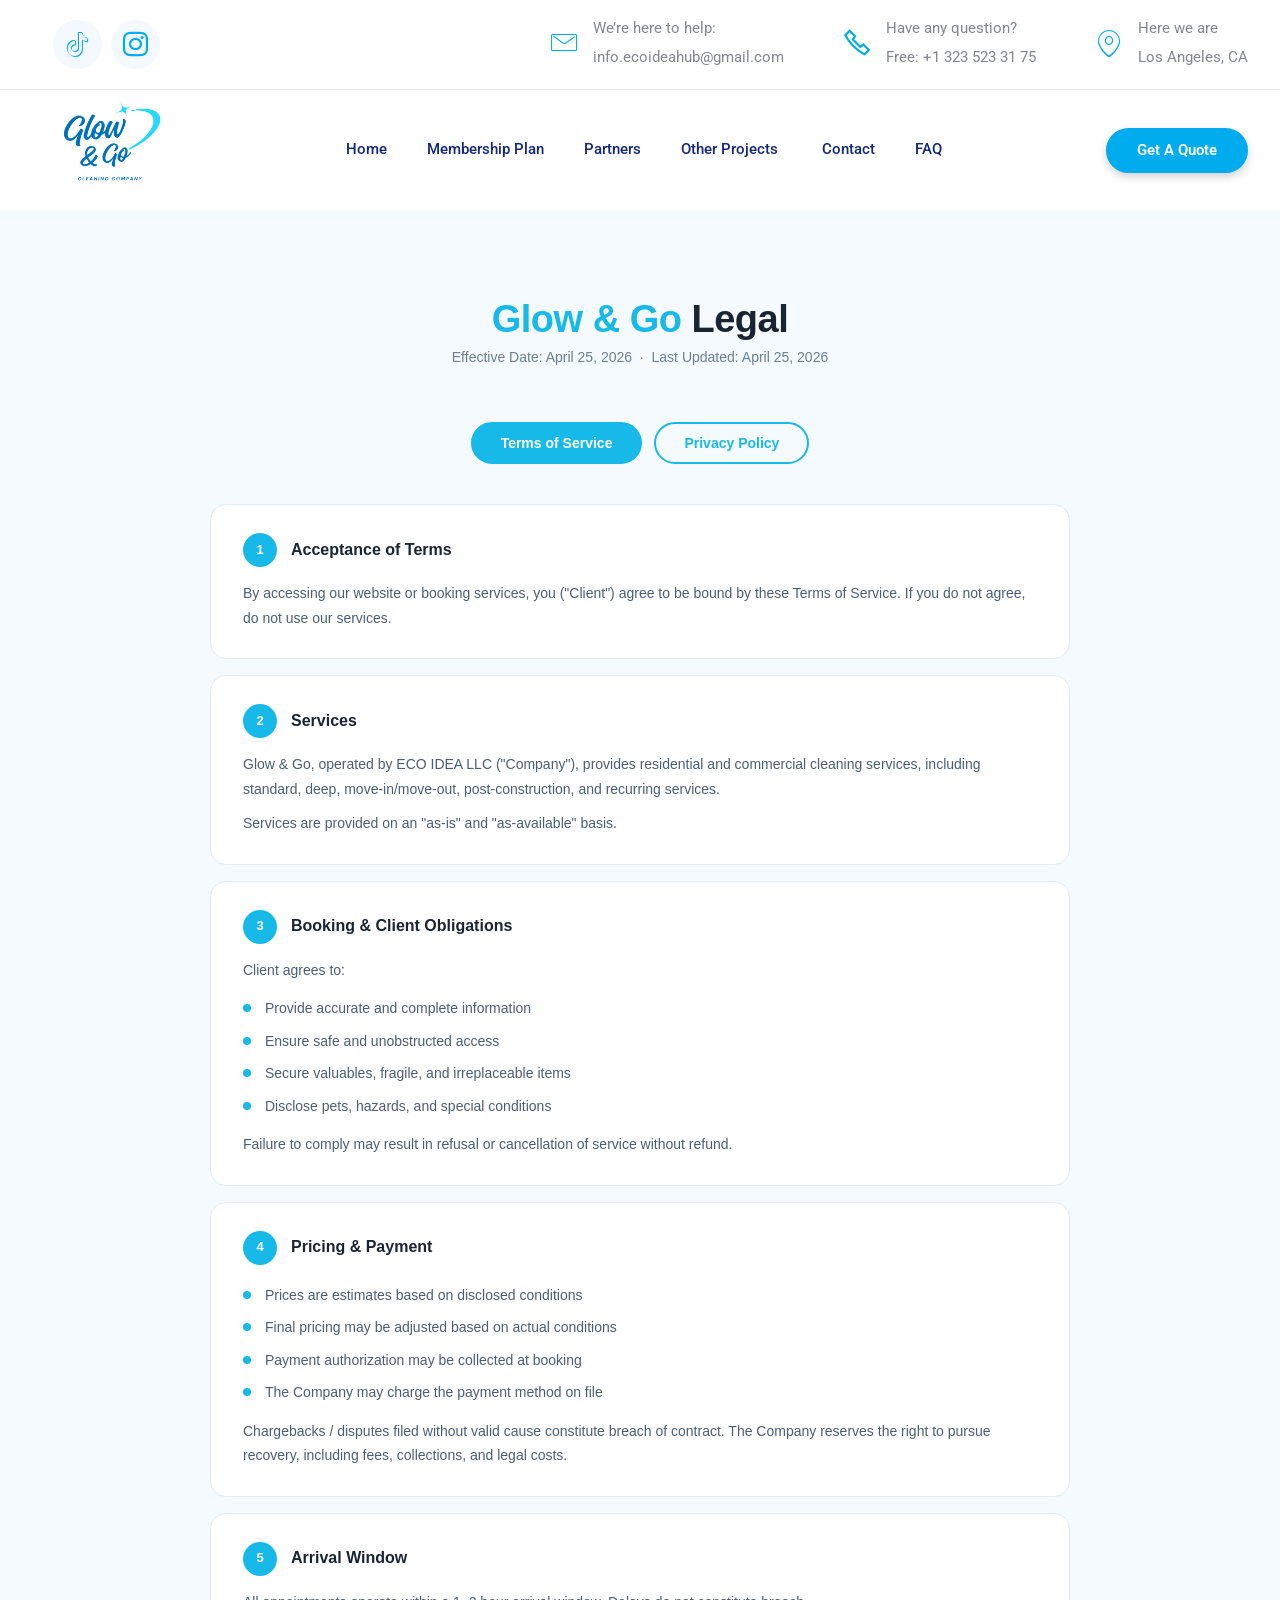
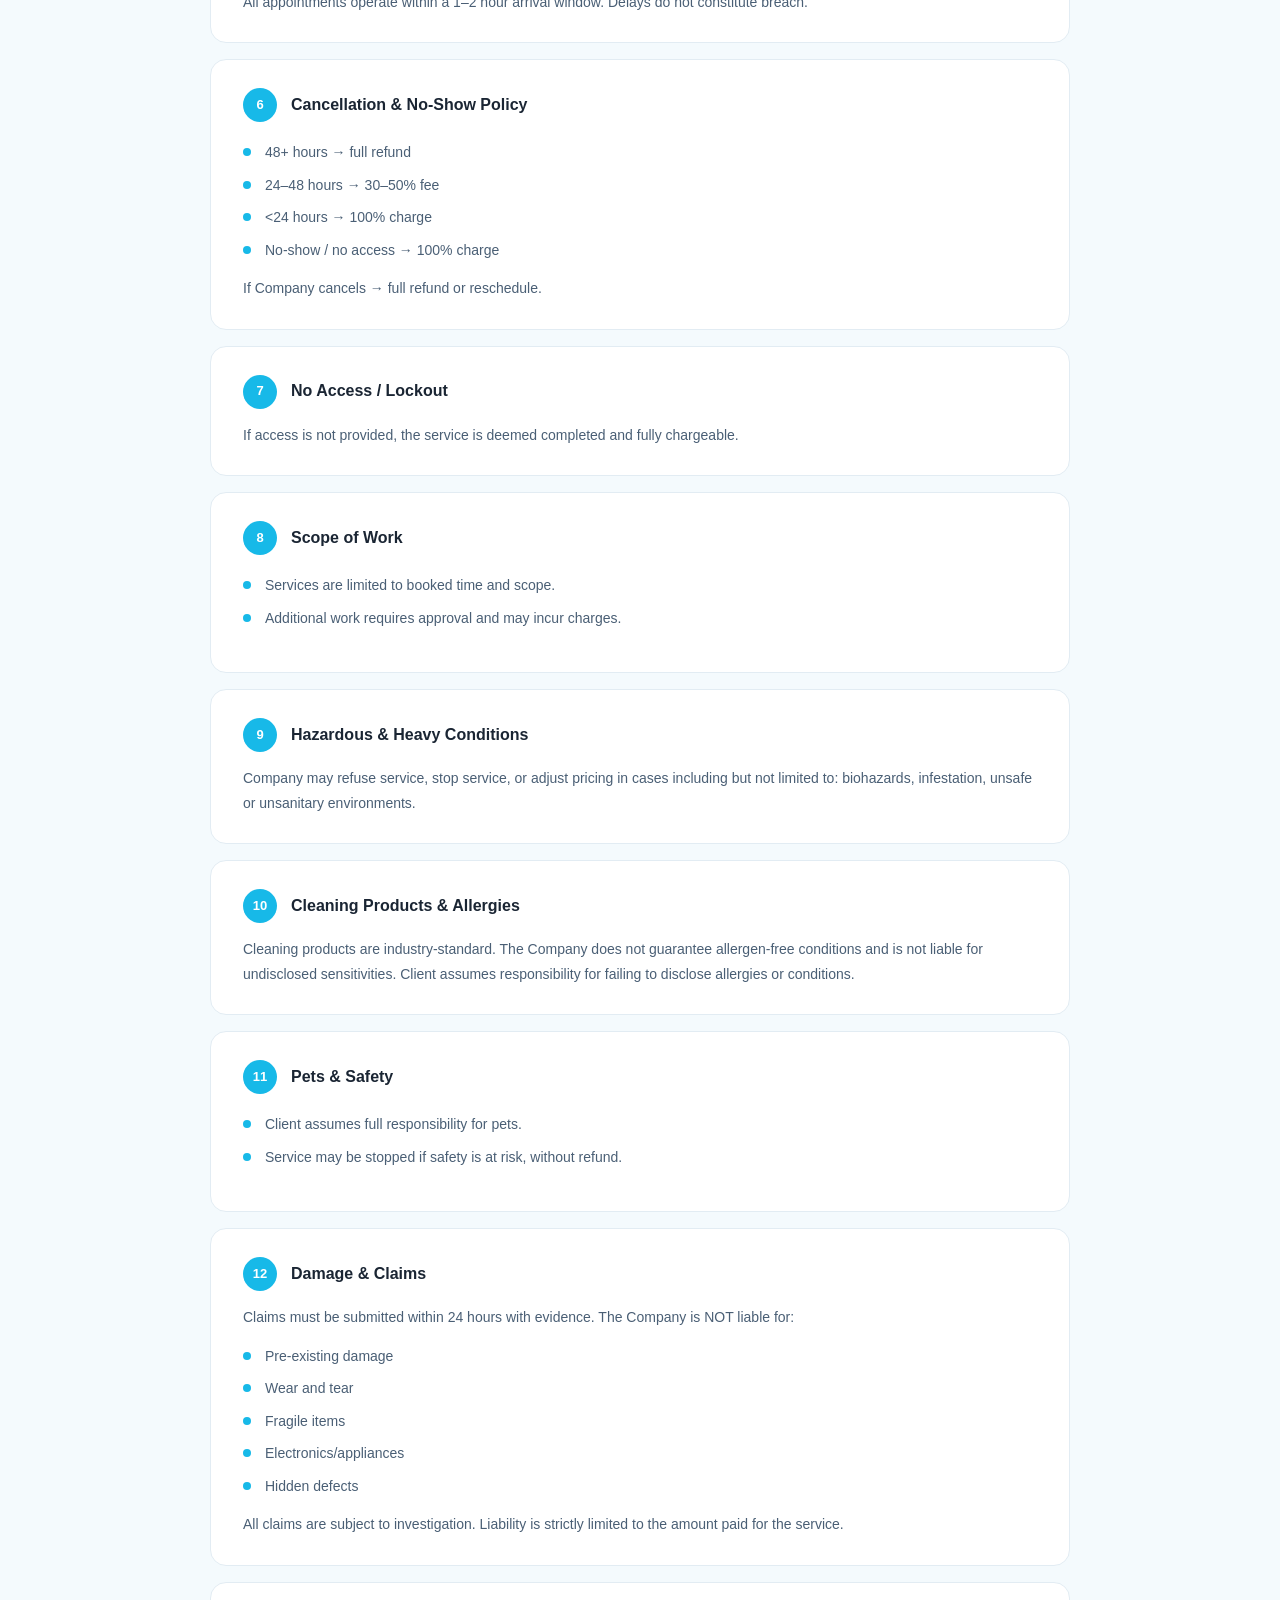
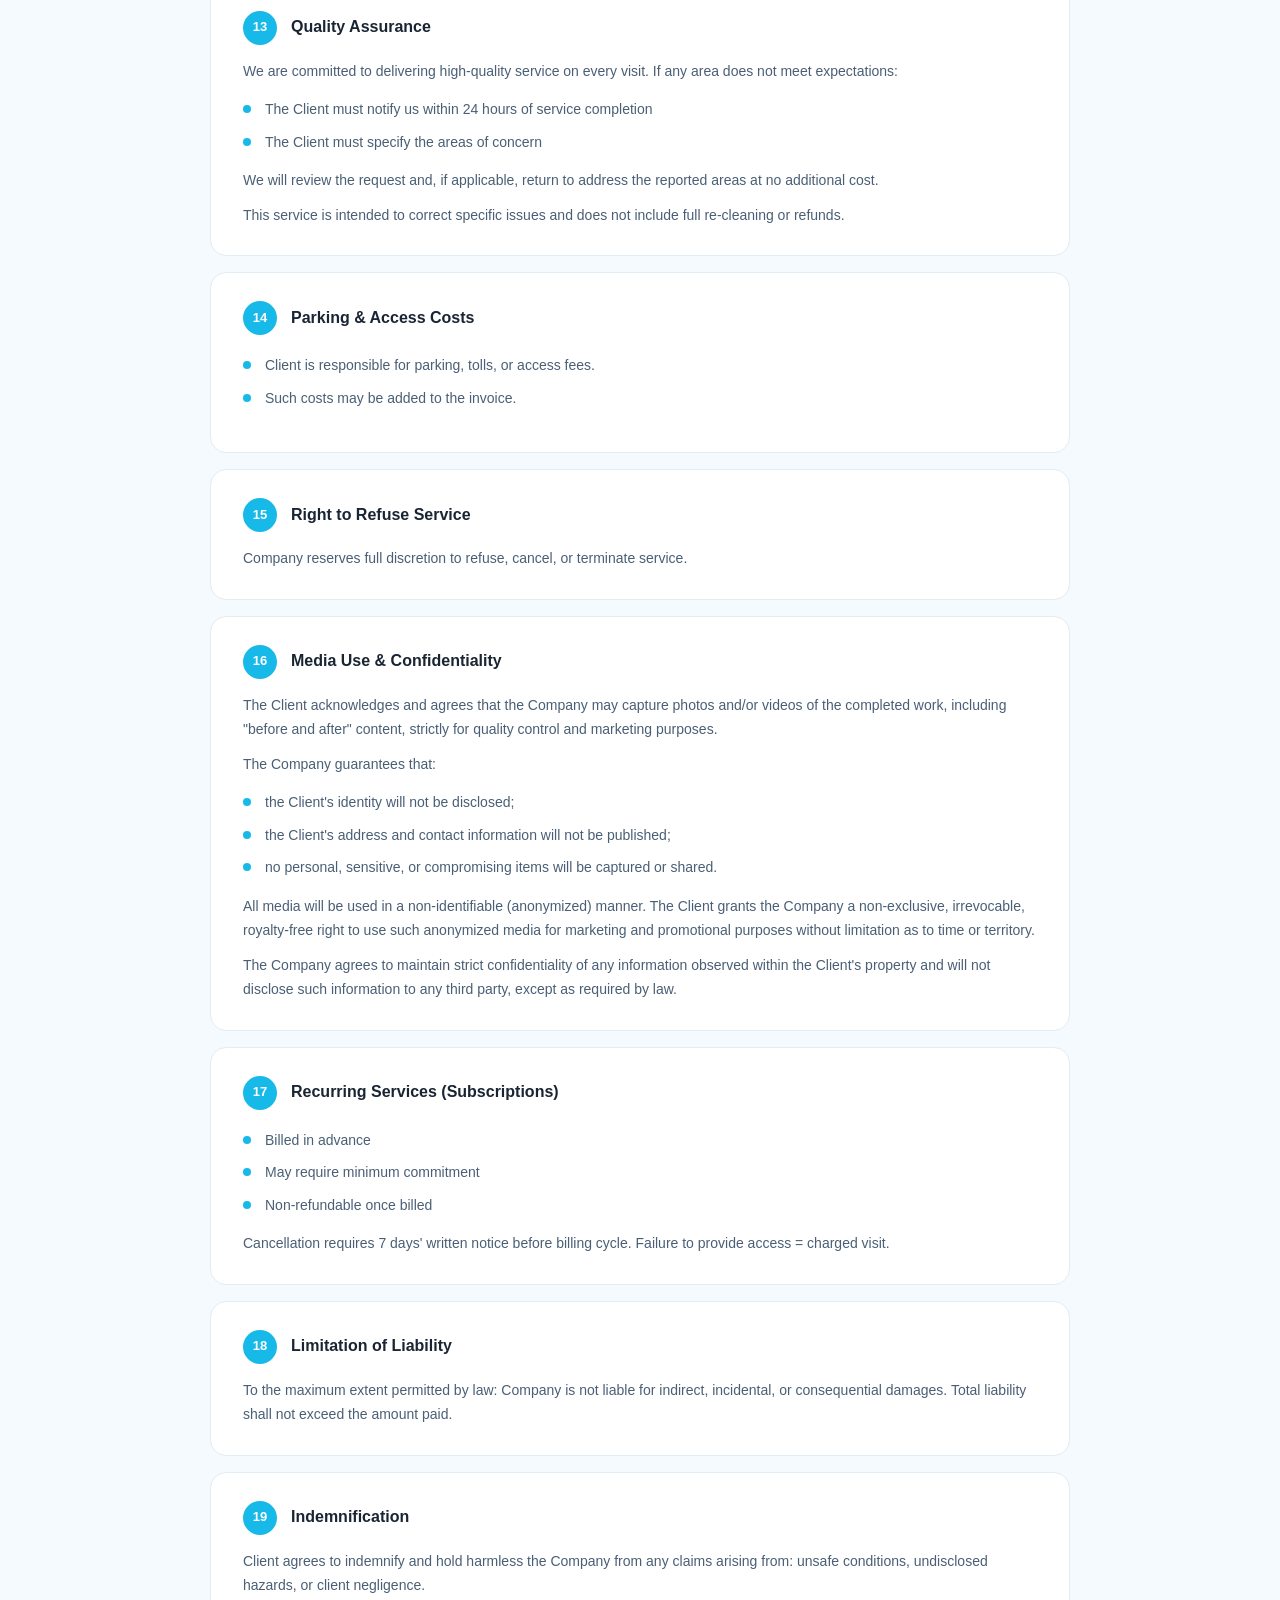
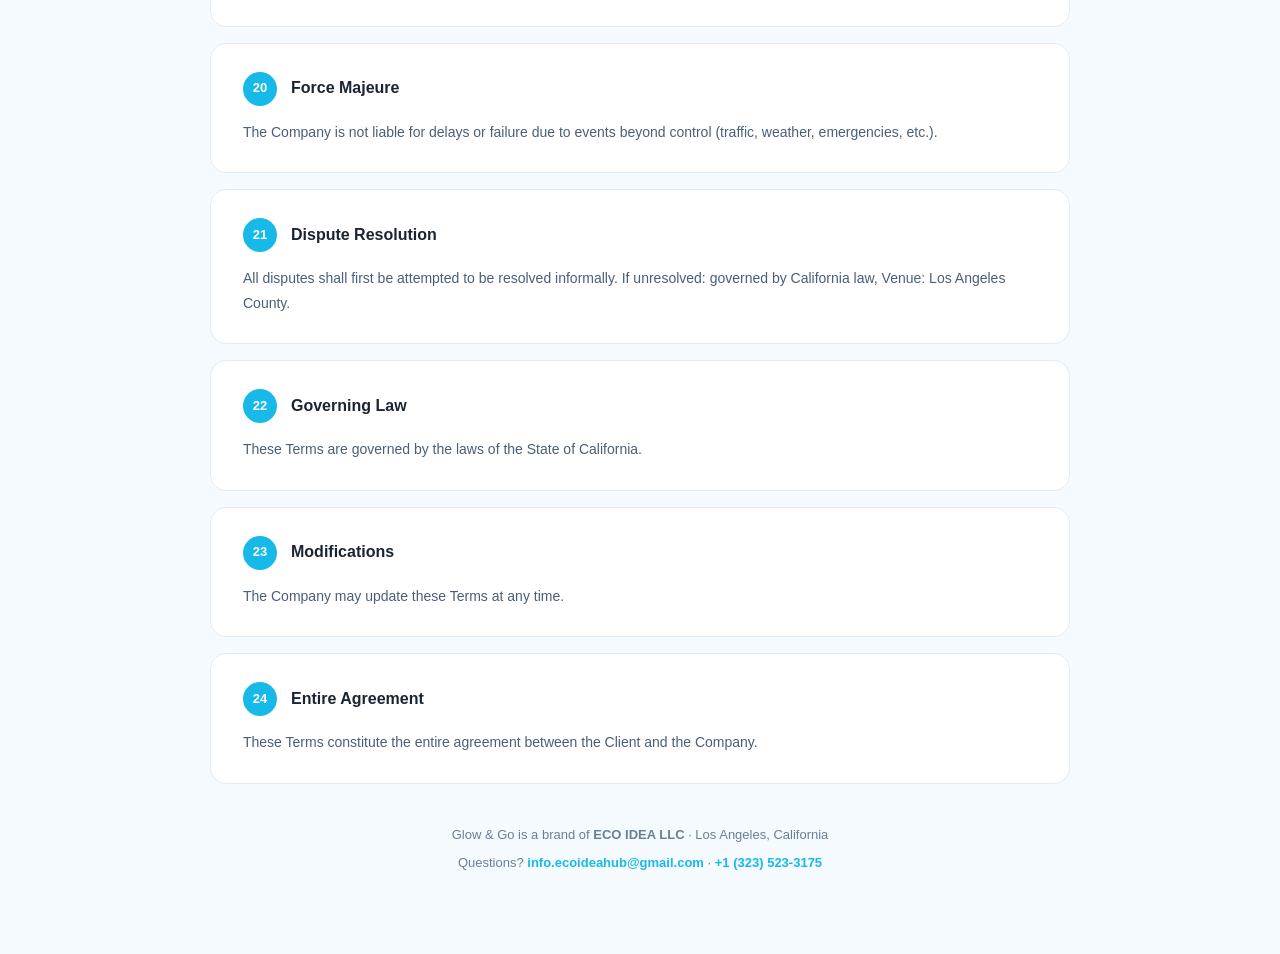
==== commit cff917a8: "update3" ====
--- a/page1.html
+++ b/page1.html
@@ -25,7 +25,7 @@
   <noscript><link rel="stylesheet" href="https://fonts.googleapis.com/css?family=Dancing+Script:400,500,600,700&display=swap"></noscript>
   <link rel="preload" href="https://fonts.googleapis.com/css?family=Roboto:100,200,300,400,500,600,700,800,900,100i,200i,300i,400i,500i,600i,700i,800i,900i&display=swap" as="style" onload="this.onload=null;this.rel='stylesheet'">
   <noscript><link rel="stylesheet" href="https://fonts.googleapis.com/css?family=Roboto:100,200,300,400,500,600,700,800,900,100i,200i,300i,400i,500i,600i,700i,800i,900i&display=swap"></noscript>
-  <link rel="preload" as="style" href="assets/mobirise/css/mbr-additional.css?v=Du8H0H"><link rel="stylesheet" href="assets/mobirise/css/mbr-additional.css?v=Du8H0H" type="text/css">
+  <link rel="preload" as="style" href="assets/mobirise/css/mbr-additional.css?v=v4E5cn"><link rel="stylesheet" href="assets/mobirise/css/mbr-additional.css?v=v4E5cn" type="text/css">
 
   
   
--- a/assets/web/assets/mobirise-icons2/mobirise2.css
+++ b/assets/web/assets/mobirise-icons2/mobirise2.css
@@ -0,0 +1,499 @@
+@font-face {
+  font-family: 'Moririse2';
+  font-display: swap;
+  src:  url('mobirise2.eot?f2bix4');
+  src:  url('mobirise2.eot?f2bix4#iefix') format('embedded-opentype'),
+    url('mobirise2.woff2?f2bix4') format('woff2'),
+    url('mobirise2.woff?f2bix4') format('woff'),
+    url('mobirise2.ttf?f2bix4') format('truetype'),
+    url('mobirise2.svg?f2bix4#mobirise2') format('svg');
+  font-weight: normal;
+  font-style: normal;
+}
+
+[class^="mobi-"], [class*=" mobi-"] {
+  /* use !important to prevent issues with browser extensions that change fonts */
+  font-family: 'Moririse2' !important;
+  speak: none;
+  font-style: normal;
+  font-weight: normal;
+  font-variant: normal;
+  text-transform: none;
+  line-height: 1;
+
+  /* Better Font Rendering =========== */
+  -webkit-font-smoothing: antialiased;
+  -moz-osx-font-smoothing: grayscale;
+}
+
+.mobi-mbri-add-submenu:before {
+  content: "\e900";
+}
+.mobi-mbri-alert:before {
+  content: "\e901";
+}
+.mobi-mbri-align-center:before {
+  content: "\e902";
+}
+.mobi-mbri-align-justify:before {
+  content: "\e903";
+}
+.mobi-mbri-align-left:before {
+  content: "\e904";
+}
+.mobi-mbri-align-right:before {
+  content: "\e905";
+}
+.mobi-mbri-android:before {
+  content: "\e906";
+}
+.mobi-mbri-apple:before {
+  content: "\e907";
+}
+.mobi-mbri-arrow-down:before {
+  content: "\e908";
+}
+.mobi-mbri-arrow-next:before {
+  content: "\e909";
+}
+.mobi-mbri-arrow-prev:before {
+  content: "\e90a";
+}
+.mobi-mbri-arrow-up:before {
+  content: "\e90b";
+}
+.mobi-mbri-bold:before {
+  content: "\e90c";
+}
+.mobi-mbri-bookmark:before {
+  content: "\e90d";
+}
+.mobi-mbri-bootstrap:before {
+  content: "\e90e";
+}
+.mobi-mbri-briefcase:before {
+  content: "\e90f";
+}
+.mobi-mbri-browse:before {
+  content: "\e910";
+}
+.mobi-mbri-bulleted-list:before {
+  content: "\e911";
+}
+.mobi-mbri-calendar:before {
+  content: "\e912";
+}
+.mobi-mbri-camera:before {
+  content: "\e913";
+}
+.mobi-mbri-cart-add:before {
+  content: "\e914";
+}
+.mobi-mbri-cart-full:before {
+  content: "\e915";
+}
+.mobi-mbri-cash:before {
+  content: "\e916";
+}
+.mobi-mbri-change-style:before {
+  content: "\e917";
+}
+.mobi-mbri-chat:before {
+  content: "\e918";
+}
+.mobi-mbri-clock:before {
+  content: "\e919";
+}
+.mobi-mbri-close:before {
+  content: "\e91a";
+}
+.mobi-mbri-cloud:before {
+  content: "\e91b";
+}
+.mobi-mbri-code:before {
+  content: "\e91c";
+}
+.mobi-mbri-contact-form:before {
+  content: "\e91d";
+}
+.mobi-mbri-credit-card:before {
+  content: "\e91e";
+}
+.mobi-mbri-cursor-click:before {
+  content: "\e91f";
+}
+.mobi-mbri-cust-feedback:before {
+  content: "\e920";
+}
+.mobi-mbri-database:before {
+  content: "\e921";
+}
+.mobi-mbri-delivery:before {
+  content: "\e922";
+}
+.mobi-mbri-desktop:before {
+  content: "\e923";
+}
+.mobi-mbri-devices:before {
+  content: "\e924";
+}
+.mobi-mbri-down:before {
+  content: "\e925";
+}
+.mobi-mbri-download-2:before {
+  content: "\e926";
+}
+.mobi-mbri-download:before {
+  content: "\e927";
+}
+.mobi-mbri-drag-n-drop-2:before {
+  content: "\e928";
+}
+.mobi-mbri-drag-n-drop:before {
+  content: "\e929";
+}
+.mobi-mbri-edit-2:before {
+  content: "\e92a";
+}
+.mobi-mbri-edit:before {
+  content: "\e92b";
+}
+.mobi-mbri-error:before {
+  content: "\e92c";
+}
+.mobi-mbri-extension:before {
+  content: "\e92d";
+}
+.mobi-mbri-features:before {
+  content: "\e92e";
+}
+.mobi-mbri-file:before {
+  content: "\e92f";
+}
+.mobi-mbri-flag:before {
+  content: "\e930";
+}
+.mobi-mbri-folder:before {
+  content: "\e931";
+}
+.mobi-mbri-gift:before {
+  content: "\e932";
+}
+.mobi-mbri-github:before {
+  content: "\e933";
+}
+.mobi-mbri-globe-2:before {
+  content: "\e934";
+}
+.mobi-mbri-globe:before {
+  content: "\e935";
+}
+.mobi-mbri-growing-chart:before {
+  content: "\e936";
+}
+.mobi-mbri-hearth:before {
+  content: "\e937";
+}
+.mobi-mbri-help:before {
+  content: "\e938";
+}
+.mobi-mbri-home:before {
+  content: "\e939";
+}
+.mobi-mbri-hot-cup:before {
+  content: "\e93a";
+}
+.mobi-mbri-idea:before {
+  content: "\e93b";
+}
+.mobi-mbri-image-gallery:before {
+  content: "\e93c";
+}
+.mobi-mbri-image-slider:before {
+  content: "\e93d";
+}
+.mobi-mbri-info:before {
+  content: "\e93e";
+}
+.mobi-mbri-italic:before {
+  content: "\e93f";
+}
+.mobi-mbri-key:before {
+  content: "\e940";
+}
+.mobi-mbri-laptop:before {
+  content: "\e941";
+}
+.mobi-mbri-layers:before {
+  content: "\e942";
+}
+.mobi-mbri-left-right:before {
+  content: "\e943";
+}
+.mobi-mbri-left:before {
+  content: "\e944";
+}
+.mobi-mbri-letter:before {
+  content: "\e945";
+}
+.mobi-mbri-like:before {
+  content: "\e946";
+}
+.mobi-mbri-link:before {
+  content: "\e947";
+}
+.mobi-mbri-lock:before {
+  content: "\e948";
+}
+.mobi-mbri-login:before {
+  content: "\e949";
+}
+.mobi-mbri-logout:before {
+  content: "\e94a";
+}
+.mobi-mbri-magic-stick:before {
+  content: "\e94b";
+}
+.mobi-mbri-map-pin:before {
+  content: "\e94c";
+}
+.mobi-mbri-menu:before {
+  content: "\e94d";
+}
+.mobi-mbri-mobile-2:before {
+  content: "\e94e";
+}
+.mobi-mbri-mobile-horizontal:before {
+  content: "\e94f";
+}
+.mobi-mbri-mobile:before {
+  content: "\e950";
+}
+.mobi-mbri-mobirise:before {
+  content: "\e951";
+}
+.mobi-mbri-more-horizontal:before {
+  content: "\e952";
+}
+.mobi-mbri-more-vertical:before {
+  content: "\e953";
+}
+.mobi-mbri-music:before {
+  content: "\e954";
+}
+.mobi-mbri-new-file:before {
+  content: "\e955";
+}
+.mobi-mbri-numbered-list:before {
+  content: "\e956";
+}
+.mobi-mbri-opened-folder:before {
+  content: "\e957";
+}
+.mobi-mbri-pages:before {
+  content: "\e958";
+}
+.mobi-mbri-paper-plane:before {
+  content: "\e959";
+}
+.mobi-mbri-paperclip:before {
+  content: "\e95a";
+}
+.mobi-mbri-phone:before {
+  content: "\e95b";
+}
+.mobi-mbri-photo:before {
+  content: "\e95c";
+}
+.mobi-mbri-photos:before {
+  content: "\e95d";
+}
+.mobi-mbri-pin:before {
+  content: "\e95e";
+}
+.mobi-mbri-play:before {
+  content: "\e95f";
+}
+.mobi-mbri-plus:before {
+  content: "\e960";
+}
+.mobi-mbri-preview:before {
+  content: "\e961";
+}
+.mobi-mbri-print:before {
+  content: "\e962";
+}
+.mobi-mbri-protect:before {
+  content: "\e963";
+}
+.mobi-mbri-question:before {
+  content: "\e964";
+}
+.mobi-mbri-quote-left:before {
+  content: "\e965";
+}
+.mobi-mbri-quote-right:before {
+  content: "\e966";
+}
+.mobi-mbri-redo:before {
+  content: "\e967";
+}
+.mobi-mbri-refresh:before {
+  content: "\e968";
+}
+.mobi-mbri-responsive-2:before {
+  content: "\e969";
+}
+.mobi-mbri-responsive:before {
+  content: "\e96a";
+}
+.mobi-mbri-right:before {
+  content: "\e96b";
+}
+.mobi-mbri-rocket:before {
+  content: "\e96c";
+}
+.mobi-mbri-sad-face:before {
+  content: "\e96d";
+}
+.mobi-mbri-sale:before {
+  content: "\e96e";
+}
+.mobi-mbri-save:before {
+  content: "\e96f";
+}
+.mobi-mbri-search:before {
+  content: "\e970";
+}
+.mobi-mbri-setting-2:before {
+  content: "\e971";
+}
+.mobi-mbri-setting-3:before {
+  content: "\e972";
+}
+.mobi-mbri-setting:before {
+  content: "\e973";
+}
+.mobi-mbri-share:before {
+  content: "\e974";
+}
+.mobi-mbri-shopping-bag:before {
+  content: "\e975";
+}
+.mobi-mbri-shopping-basket:before {
+  content: "\e976";
+}
+.mobi-mbri-shopping-cart:before {
+  content: "\e977";
+}
+.mobi-mbri-sites:before {
+  content: "\e978";
+}
+.mobi-mbri-smile-face:before {
+  content: "\e979";
+}
+.mobi-mbri-speed:before {
+  content: "\e97a";
+}
+.mobi-mbri-star:before {
+  content: "\e97b";
+}
+.mobi-mbri-success:before {
+  content: "\e97c";
+}
+.mobi-mbri-sun:before {
+  content: "\e97d";
+}
+.mobi-mbri-sun2:before {
+  content: "\e97e";
+}
+.mobi-mbri-tablet-vertical:before {
+  content: "\e97f";
+}
+.mobi-mbri-tablet:before {
+  content: "\e980";
+}
+.mobi-mbri-target:before {
+  content: "\e981";
+}
+.mobi-mbri-timer:before {
+  content: "\e982";
+}
+.mobi-mbri-to-ftp:before {
+  content: "\e983";
+}
+.mobi-mbri-to-local-drive:before {
+  content: "\e984";
+}
+.mobi-mbri-touch-swipe:before {
+  content: "\e985";
+}
+.mobi-mbri-touch:before {
+  content: "\e986";
+}
+.mobi-mbri-trash:before {
+  content: "\e987";
+}
+.mobi-mbri-underline:before {
+  content: "\e988";
+}
+.mobi-mbri-undo:before {
+  content: "\e989";
+}
+.mobi-mbri-unlink:before {
+  content: "\e98a";
+}
+.mobi-mbri-unlock:before {
+  content: "\e98b";
+}
+.mobi-mbri-up-down:before {
+  content: "\e98c";
+}
+.mobi-mbri-up:before {
+  content: "\e98d";
+}
+.mobi-mbri-update:before {
+  content: "\e98e";
+}
+.mobi-mbri-upload-2:before {
+  content: "\e98f";
+}
+.mobi-mbri-upload:before {
+  content: "\e990";
+}
+.mobi-mbri-user-2:before {
+  content: "\e991";
+}
+.mobi-mbri-user:before {
+  content: "\e992";
+}
+.mobi-mbri-users:before {
+  content: "\e993";
+}
+.mobi-mbri-video-play:before {
+  content: "\e994";
+}
+.mobi-mbri-video:before {
+  content: "\e995";
+}
+.mobi-mbri-watch:before {
+  content: "\e996";
+}
+.mobi-mbri-website-theme-2:before {
+  content: "\e997";
+}
+.mobi-mbri-website-theme:before {
+  content: "\e998";
+}
+.mobi-mbri-wifi:before {
+  content: "\e999";
+}
+.mobi-mbri-windows:before {
+  content: "\e99a";
+}
+.mobi-mbri-zoom-in:before {
+  content: "\e99b";
+}
+.mobi-mbri-zoom-out:before {
+  content: "\e99c";
+}
--- a/assets/web/assets/mobirise-icons/mobirise-icons.css
+++ b/assets/web/assets/mobirise-icons/mobirise-icons.css
@@ -0,0 +1,478 @@
+@font-face {
+  font-family: 'MobiriseIcons';
+  src:  url('mobirise-icons.eot?spat4u');
+  src:  url('mobirise-icons.eot?spat4u#iefix') format('embedded-opentype'),
+    url('mobirise-icons.woff2?spat4u') format('woff2'),
+    url('mobirise-icons.woff?spat4u') format('woff'),
+    url('mobirise-icons.ttf?spat4u') format('truetype'),
+    url('mobirise-icons.svg?spat4u#MobiriseIcons') format('svg');
+  font-weight: normal;
+  font-style: normal;
+  font-display: swap;
+}
+
+[class^="mbri-"], [class*=" mbri-"] {
+  /* use !important to prevent issues with browser extensions that change fonts */
+  font-family: MobiriseIcons !important;
+  speak: none;
+  font-style: normal;
+  font-weight: normal;
+  font-variant: normal;
+  text-transform: none;
+  line-height: 1;
+
+  /* Better Font Rendering =========== */
+  -webkit-font-smoothing: antialiased;
+  -moz-osx-font-smoothing: grayscale;
+}
+
+.mbri-add-submenu:before {
+  content: "\e900";
+}
+.mbri-alert:before {
+  content: "\e901";
+}
+.mbri-align-center:before {
+  content: "\e902";
+}
+.mbri-align-justify:before {
+  content: "\e903";
+}
+.mbri-align-left:before {
+  content: "\e904";
+}
+.mbri-align-right:before {
+  content: "\e905";
+}
+.mbri-android:before {
+  content: "\e906";
+}
+.mbri-apple:before {
+  content: "\e907";
+}
+.mbri-arrow-down:before {
+  content: "\e908";
+}
+.mbri-arrow-next:before {
+  content: "\e909";
+}
+.mbri-arrow-prev:before {
+  content: "\e90a";
+}
+.mbri-arrow-up:before {
+  content: "\e90b";
+}
+.mbri-bold:before {
+  content: "\e90c";
+}
+.mbri-bookmark:before {
+  content: "\e90d";
+}
+.mbri-bootstrap:before {
+  content: "\e90e";
+}
+.mbri-briefcase:before {
+  content: "\e90f";
+}
+.mbri-browse:before {
+  content: "\e910";
+}
+.mbri-bulleted-list:before {
+  content: "\e911";
+}
+.mbri-calendar:before {
+  content: "\e912";
+}
+.mbri-camera:before {
+  content: "\e913";
+}
+.mbri-cart-add:before {
+  content: "\e914";
+}
+.mbri-cart-full:before {
+  content: "\e915";
+}
+.mbri-cash:before {
+  content: "\e916";
+}
+.mbri-change-style:before {
+  content: "\e917";
+}
+.mbri-chat:before {
+  content: "\e918";
+}
+.mbri-clock:before {
+  content: "\e919";
+}
+.mbri-close:before {
+  content: "\e91a";
+}
+.mbri-cloud:before {
+  content: "\e91b";
+}
+.mbri-code:before {
+  content: "\e91c";
+}
+.mbri-contact-form:before {
+  content: "\e91d";
+}
+.mbri-credit-card:before {
+  content: "\e91e";
+}
+.mbri-cursor-click:before {
+  content: "\e91f";
+}
+.mbri-cust-feedback:before {
+  content: "\e920";
+}
+.mbri-database:before {
+  content: "\e921";
+}
+.mbri-delivery:before {
+  content: "\e922";
+}
+.mbri-desktop:before {
+  content: "\e923";
+}
+.mbri-devices:before {
+  content: "\e924";
+}
+.mbri-down:before {
+  content: "\e925";
+}
+.mbri-download:before {
+  content: "\e989";
+}
+.mbri-drag-n-drop:before {
+  content: "\e927";
+}
+.mbri-drag-n-drop2:before {
+  content: "\e928";
+}
+.mbri-edit:before {
+  content: "\e929";
+}
+.mbri-edit2:before {
+  content: "\e92a";
+}
+.mbri-error:before {
+  content: "\e92b";
+}
+.mbri-extension:before {
+  content: "\e92c";
+}
+.mbri-features:before {
+  content: "\e92d";
+}
+.mbri-file:before {
+  content: "\e92e";
+}
+.mbri-flag:before {
+  content: "\e92f";
+}
+.mbri-folder:before {
+  content: "\e930";
+}
+.mbri-gift:before {
+  content: "\e931";
+}
+.mbri-github:before {
+  content: "\e932";
+}
+.mbri-globe:before {
+  content: "\e933";
+}
+.mbri-globe-2:before {
+  content: "\e934";
+}
+.mbri-growing-chart:before {
+  content: "\e935";
+}
+.mbri-hearth:before {
+  content: "\e936";
+}
+.mbri-help:before {
+  content: "\e937";
+}
+.mbri-home:before {
+  content: "\e938";
+}
+.mbri-hot-cup:before {
+  content: "\e939";
+}
+.mbri-idea:before {
+  content: "\e93a";
+}
+.mbri-image-gallery:before {
+  content: "\e93b";
+}
+.mbri-image-slider:before {
+  content: "\e93c";
+}
+.mbri-info:before {
+  content: "\e93d";
+}
+.mbri-italic:before {
+  content: "\e93e";
+}
+.mbri-key:before {
+  content: "\e93f";
+}
+.mbri-laptop:before {
+  content: "\e940";
+}
+.mbri-layers:before {
+  content: "\e941";
+}
+.mbri-left-right:before {
+  content: "\e942";
+}
+.mbri-left:before {
+  content: "\e943";
+}
+.mbri-letter:before {
+  content: "\e944";
+}
+.mbri-like:before {
+  content: "\e945";
+}
+.mbri-link:before {
+  content: "\e946";
+}
+.mbri-lock:before {
+  content: "\e947";
+}
+.mbri-login:before {
+  content: "\e948";
+}
+.mbri-logout:before {
+  content: "\e949";
+}
+.mbri-magic-stick:before {
+  content: "\e94a";
+}
+.mbri-map-pin:before {
+  content: "\e94b";
+}
+.mbri-menu:before {
+  content: "\e94c";
+}
+.mbri-mobile:before {
+  content: "\e94d";
+}
+.mbri-mobile2:before {
+  content: "\e94e";
+}
+.mbri-mobirise:before {
+  content: "\e94f";
+}
+.mbri-more-horizontal:before {
+  content: "\e950";
+}
+.mbri-more-vertical:before {
+  content: "\e951";
+}
+.mbri-music:before {
+  content: "\e952";
+}
+.mbri-new-file:before {
+  content: "\e953";
+}
+.mbri-numbered-list:before {
+  content: "\e954";
+}
+.mbri-opened-folder:before {
+  content: "\e955";
+}
+.mbri-pages:before {
+  content: "\e956";
+}
+.mbri-paper-plane:before {
+  content: "\e957";
+}
+.mbri-paperclip:before {
+  content: "\e958";
+}
+.mbri-photo:before {
+  content: "\e959";
+}
+.mbri-photos:before {
+  content: "\e95a";
+}
+.mbri-pin:before {
+  content: "\e95b";
+}
+.mbri-play:before {
+  content: "\e95c";
+}
+.mbri-plus:before {
+  content: "\e95d";
+}
+.mbri-preview:before {
+  content: "\e95e";
+}
+.mbri-print:before {
+  content: "\e95f";
+}
+.mbri-protect:before {
+  content: "\e960";
+}
+.mbri-question:before {
+  content: "\e961";
+}
+.mbri-quote-left:before {
+  content: "\e962";
+}
+.mbri-quote-right:before {
+  content: "\e963";
+}
+.mbri-refresh:before {
+  content: "\e964";
+}
+.mbri-responsive:before {
+  content: "\e965";
+}
+.mbri-right:before {
+  content: "\e966";
+}
+.mbri-rocket:before {
+  content: "\e967";
+}
+.mbri-sad-face:before {
+  content: "\e968";
+}
+.mbri-sale:before {
+  content: "\e969";
+}
+.mbri-save:before {
+  content: "\e96a";
+}
+.mbri-search:before {
+  content: "\e96b";
+}
+.mbri-setting:before {
+  content: "\e96c";
+}
+.mbri-setting2:before {
+  content: "\e96d";
+}
+.mbri-setting3:before {
+  content: "\e96e";
+}
+.mbri-share:before {
+  content: "\e96f";
+}
+.mbri-shopping-bag:before {
+  content: "\e970";
+}
+.mbri-shopping-basket:before {
+  content: "\e971";
+}
+.mbri-shopping-cart:before {
+  content: "\e972";
+}
+.mbri-sites:before {
+  content: "\e973";
+}
+.mbri-smile-face:before {
+  content: "\e974";
+}
+.mbri-speed:before {
+  content: "\e975";
+}
+.mbri-star:before {
+  content: "\e976";
+}
+.mbri-success:before {
+  content: "\e977";
+}
+.mbri-sun:before {
+  content: "\e978";
+}
+.mbri-sun2:before {
+  content: "\e979";
+}
+.mbri-tablet:before {
+  content: "\e97a";
+}
+.mbri-tablet-vertical:before {
+  content: "\e97b";
+}
+.mbri-target:before {
+  content: "\e97c";
+}
+.mbri-timer:before {
+  content: "\e97d";
+}
+.mbri-to-ftp:before {
+  content: "\e97e";
+}
+.mbri-to-local-drive:before {
+  content: "\e97f";
+}
+.mbri-touch-swipe:before {
+  content: "\e980";
+}
+.mbri-touch:before {
+  content: "\e981";
+}
+.mbri-trash:before {
+  content: "\e982";
+}
+.mbri-underline:before {
+  content: "\e983";
+}
+.mbri-unlink:before {
+  content: "\e984";
+}
+.mbri-unlock:before {
+  content: "\e985";
+}
+.mbri-up-down:before {
+  content: "\e986";
+}
+.mbri-up:before {
+  content: "\e987";
+}
+.mbri-update:before {
+  content: "\e988";
+}
+.mbri-upload:before {
+ content: "\e926"; 
+}
+.mbri-user:before {
+  content: "\e98a";
+}
+.mbri-user2:before {
+  content: "\e98b";
+}
+.mbri-users:before {
+  content: "\e98c";
+}
+.mbri-video:before {
+  content: "\e98d";
+}
+.mbri-video-play:before {
+  content: "\e98e";
+}
+.mbri-watch:before {
+  content: "\e98f";
+}
+.mbri-website-theme:before {
+  content: "\e990";
+}
+.mbri-wifi:before {
+  content: "\e991";
+}
+.mbri-windows:before {
+  content: "\e992";
+}
+.mbri-zoom-out:before {
+  content: "\e993";
+}
+.mbri-redo:before {
+  content: "\e994";
+}
+.mbri-undo:before {
+  content: "\e995";
+}
--- a/assets/popup-overlay-plugin/style.css
+++ b/assets/popup-overlay-plugin/style.css
@@ -0,0 +1,3 @@
+html.is-builder .modal-backdrop.show {
+    display: none !important;
+}
--- a/assets/dropdown/css/style.css
+++ b/assets/dropdown/css/style.css
@@ -0,0 +1,265 @@
+.navbar-dropdown {
+  left: 0;
+  padding: 0;
+  position: absolute;
+  right: 0;
+  top: 0;
+  transition: all 0.45s ease;
+  z-index: 1030;
+  background: #282828; }
+  .navbar-dropdown .navbar-logo {
+    margin-right: 0.8rem;
+    transition: margin 0.3s ease-in-out;
+    vertical-align: middle; }
+    .navbar-dropdown .navbar-logo img {
+      height: 3.125rem;
+      transition: all 0.3s ease-in-out; }
+    .navbar-dropdown .navbar-logo.mbr-iconfont {
+      font-size: 3.125rem;
+      line-height: 3.125rem; }
+  .navbar-dropdown .navbar-caption {
+    font-weight: 700;
+    white-space: normal;
+    vertical-align: -4px;
+    line-height: 3.125rem !important; }
+    .navbar-dropdown .navbar-caption, .navbar-dropdown .navbar-caption:hover {
+      color: inherit;
+      text-decoration: none; }
+  .navbar-dropdown .mbr-iconfont + .navbar-caption {
+    vertical-align: -1px; }
+  .navbar-dropdown.navbar-fixed-top {
+    position: fixed; }
+  .navbar-dropdown .navbar-brand span {
+    vertical-align: -4px; }
+  .navbar-dropdown.bg-color.transparent {
+    background: none; }
+  .navbar-dropdown.navbar-short .navbar-brand {
+    padding: 0.625rem 0; }
+    .navbar-dropdown.navbar-short .navbar-brand span {
+      vertical-align: -1px; }
+  .navbar-dropdown.navbar-short .navbar-caption {
+    line-height: 2.375rem !important;
+    vertical-align: -2px; }
+  .navbar-dropdown.navbar-short .navbar-logo {
+    margin-right: 0.5rem; }
+    .navbar-dropdown.navbar-short .navbar-logo img {
+      height: 2.375rem; }
+    .navbar-dropdown.navbar-short .navbar-logo.mbr-iconfont {
+      font-size: 2.375rem;
+      line-height: 2.375rem; }
+  .navbar-dropdown.navbar-short .mbr-table-cell {
+    height: 3.625rem; }
+  .navbar-dropdown .navbar-close {
+    left: 0.6875rem;
+    position: fixed;
+    top: 0.75rem;
+    z-index: 1000; }
+  .navbar-dropdown .hamburger-icon {
+    content: "";
+    display: inline-block;
+    vertical-align: middle;
+    width: 16px;
+    -webkit-box-shadow: 0 -6px 0 1px #282828,0 0 0 1px #282828,0 6px 0 1px #282828;
+    -moz-box-shadow: 0 -6px 0 1px #282828,0 0 0 1px #282828,0 6px 0 1px #282828;
+    box-shadow: 0 -6px 0 1px #282828,0 0 0 1px #282828,0 6px 0 1px #282828; }
+
+.dropdown-menu .dropdown-toggle[data-toggle="dropdown-submenu"]::after {
+  border-bottom: 0.35em solid transparent;
+  border-left: 0.35em solid;
+  border-right: 0;
+  border-top: 0.35em solid transparent;
+  margin-left: 0.3rem; }
+
+.dropdown-menu .dropdown-item:focus {
+  outline: 0; }
+
+.nav-dropdown {
+  font-size: 0.75rem;
+  font-weight: 500;
+  height: auto !important; }
+  .nav-dropdown .nav-btn {
+    padding-left: 1rem; }
+  .nav-dropdown .link {
+    margin: .667em 1.667em;
+    font-weight: 500;
+    padding: 0;
+    transition: color .2s ease-in-out; }
+    .nav-dropdown .link.dropdown-toggle {
+      margin-right: 2.583em; }
+      .nav-dropdown .link.dropdown-toggle::after {
+        margin-left: .25rem;
+        border-top: 0.35em solid;
+        border-right: 0.35em solid transparent;
+        border-left: 0.35em solid transparent;
+        border-bottom: 0; }
+      .nav-dropdown .link.dropdown-toggle[aria-expanded="true"] {
+        margin: 0;
+        padding: 0.667em 3.263em  0.667em 1.667em; }
+  .nav-dropdown .link::after,
+  .nav-dropdown .dropdown-item::after {
+    color: inherit; }
+  .nav-dropdown .btn {
+    font-size: 0.75rem;
+    font-weight: 700;
+    letter-spacing: 0;
+    margin-bottom: 0;
+    padding-left: 1.25rem;
+    padding-right: 1.25rem; }
+  .nav-dropdown .dropdown-menu {
+    border-radius: 0;
+    border: 0;
+    left: 0;
+    margin: 0;
+    padding-bottom: 1.25rem;
+    padding-top: 1.25rem;
+    position: relative; }
+  .nav-dropdown .dropdown-submenu {
+    margin-left: 0.125rem;
+    top: 0; }
+  .nav-dropdown .dropdown-item {
+    font-weight: 500;
+    line-height: 2;
+    padding: 0.3846em 4.615em 0.3846em 1.5385em;
+    position: relative;
+    transition: color .2s ease-in-out, background-color .2s ease-in-out; }
+    .nav-dropdown .dropdown-item::after {
+      margin-top: -0.3077em;
+      position: absolute;
+      right: 1.1538em;
+      top: 50%; }
+    .nav-dropdown .dropdown-item:focus, .nav-dropdown .dropdown-item:hover {
+      background: none; }
+
+@media (max-width: 767px) {
+  .nav-dropdown.navbar-toggleable-sm {
+    bottom: 0;
+    display: none;
+    left: 0;
+    overflow-x: hidden;
+    position: fixed;
+    top: 0;
+    transform: translateX(-100%);
+    -ms-transform: translateX(-100%);
+    -webkit-transform: translateX(-100%);
+    width: 18.75rem;
+    z-index: 999; } }
+.nav-dropdown.navbar-toggleable-xl {
+  bottom: 0;
+  display: none;
+  left: 0;
+  overflow-x: hidden;
+  position: fixed;
+  top: 0;
+  transform: translateX(-100%);
+  -ms-transform: translateX(-100%);
+  -webkit-transform: translateX(-100%);
+  width: 18.75rem;
+  z-index: 999; }
+
+.nav-dropdown-sm {
+  display: block !important;
+  overflow-x: hidden;
+  overflow: auto;
+  padding-top: 3.875rem; }
+  .nav-dropdown-sm::after {
+    content: "";
+    display: block;
+    height: 3rem;
+    width: 100%; }
+  .nav-dropdown-sm.collapse.in ~ .navbar-close {
+    display: block !important; }
+  .nav-dropdown-sm.collapsing, .nav-dropdown-sm.collapse.in {
+    transform: translateX(0);
+    -ms-transform: translateX(0);
+    -webkit-transform: translateX(0);
+    transition: all 0.25s ease-out;
+    -webkit-transition: all 0.25s ease-out;
+    background: #282828; }
+  .nav-dropdown-sm.collapsing[aria-expanded="false"] {
+    transform: translateX(-100%);
+    -ms-transform: translateX(-100%);
+    -webkit-transform: translateX(-100%); }
+  .nav-dropdown-sm .nav-item {
+    display: block;
+    margin-left: 0 !important;
+    padding-left: 0; }
+  .nav-dropdown-sm .link,
+  .nav-dropdown-sm .dropdown-item {
+    border-top: 1px dotted rgba(255, 255, 255, 0.1);
+    font-size: 0.8125rem;
+    line-height: 1.6;
+    margin: 0 !important;
+    padding: 0.875rem 2.4rem 0.875rem 1.5625rem !important;
+    position: relative;
+    white-space: normal; }
+    .nav-dropdown-sm .link:focus, .nav-dropdown-sm .link:hover,
+    .nav-dropdown-sm .dropdown-item:focus,
+    .nav-dropdown-sm .dropdown-item:hover {
+      background: rgba(0, 0, 0, 0.2) !important;
+      color: #c0a375; }
+  .nav-dropdown-sm .nav-btn {
+    position: relative;
+    padding: 1.5625rem 1.5625rem 0 1.5625rem; }
+    .nav-dropdown-sm .nav-btn::before {
+      border-top: 1px dotted rgba(255, 255, 255, 0.1);
+      content: "";
+      left: 0;
+      position: absolute;
+      top: 0;
+      width: 100%; }
+    .nav-dropdown-sm .nav-btn + .nav-btn {
+      padding-top: 0.625rem; }
+      .nav-dropdown-sm .nav-btn + .nav-btn::before {
+        display: none; }
+  .nav-dropdown-sm .btn {
+    padding: 0.625rem 0; }
+  .nav-dropdown-sm .dropdown-toggle[data-toggle="dropdown-submenu"]::after {
+    margin-left: .25rem;
+    border-top: 0.35em solid;
+    border-right: 0.35em solid transparent;
+    border-left: 0.35em solid transparent;
+    border-bottom: 0; }
+  .nav-dropdown-sm .dropdown-toggle[data-toggle="dropdown-submenu"][aria-expanded="true"]::after {
+    border-top: 0;
+    border-right: 0.35em solid transparent;
+    border-left: 0.35em solid transparent;
+    border-bottom: 0.35em solid; }
+  .nav-dropdown-sm .dropdown-menu {
+    margin: 0;
+    padding: 0;
+    position: relative;
+    top: 0;
+    left: 0;
+    width: 100%;
+    border: 0;
+    float: none;
+    border-radius: 0;
+    background: none; }
+  .nav-dropdown-sm .dropdown-submenu {
+    left: 100%;
+    margin-left: 0.125rem;
+    margin-top: -1.25rem;
+    top: 0; }
+
+.navbar-toggleable-sm .nav-dropdown .dropdown-menu {
+  position: absolute; }
+
+.navbar-toggleable-sm .nav-dropdown .dropdown-submenu {
+  left: 100%;
+  margin-left: 0.125rem;
+  margin-top: -1.25rem;
+  top: 0; }
+
+.navbar-toggleable-sm.opened .nav-dropdown .dropdown-menu {
+  position: relative; }
+
+.navbar-toggleable-sm.opened .nav-dropdown .dropdown-submenu {
+  left: 0;
+  margin-left: 00rem;
+  margin-top: 0rem;
+  top: 0; }
+
+.is-builder .nav-dropdown.collapsing {
+  transition: none !important; }
+
+/*# sourceMappingURL=style.css.map */
--- a/assets/socicon/css/styles.css
+++ b/assets/socicon/css/styles.css
@@ -0,0 +1,940 @@
+@charset "UTF-8";
+
+@font-face {
+  font-family: 'Socicon';
+  src:  url('../fonts/socicon.eot');
+  src:  url('../fonts/socicon.eot?#iefix') format('embedded-opentype'),
+    url('../fonts/socicon.woff2') format('woff2'),
+    url('../fonts/socicon.ttf') format('truetype'),
+    url('../fonts/socicon.woff') format('woff'),
+    url('../fonts/socicon.svg#socicon') format('svg');
+  font-weight: normal;
+  font-style: normal;
+  font-display: swap;
+}
+
+[data-icon]:before {
+  font-family: "socicon" !important;
+  content: attr(data-icon);
+  font-style: normal !important;
+  font-weight: normal !important;
+  font-variant: normal !important;
+  text-transform: none !important;
+  speak: none;
+  line-height: 1;
+  -webkit-font-smoothing: antialiased;
+  -moz-osx-font-smoothing: grayscale;
+}
+
+[class^="socicon-"], [class*=" socicon-"] {
+  /* use !important to prevent issues with browser extensions that change fonts */
+  font-family: 'Socicon' !important;
+  speak: none;
+  font-style: normal;
+  font-weight: normal;
+  font-variant: normal;
+  text-transform: none;
+  line-height: 1;
+
+  /* Better Font Rendering =========== */
+  -webkit-font-smoothing: antialiased;
+  -moz-osx-font-smoothing: grayscale;
+}
+
+.socicon-500px:before {
+  content: "\e000";
+}
+.socicon-8tracks:before {
+  content: "\e001";
+}
+.socicon-airbnb:before {
+  content: "\e002";
+}
+.socicon-alliance:before {
+  content: "\e003";
+}
+.socicon-amazon:before {
+  content: "\e004";
+}
+.socicon-amplement:before {
+  content: "\e005";
+}
+.socicon-android:before {
+  content: "\e006";
+}
+.socicon-angellist:before {
+  content: "\e007";
+}
+.socicon-apple:before {
+  content: "\e008";
+}
+.socicon-appnet:before {
+  content: "\e009";
+}
+.socicon-baidu:before {
+  content: "\e00a";
+}
+.socicon-bandcamp:before {
+  content: "\e00b";
+}
+.socicon-battlenet:before {
+  content: "\e00c";
+}
+.socicon-mixer:before {
+  content: "\e00d";
+}
+.socicon-bebee:before {
+  content: "\e00e";
+}
+.socicon-bebo:before {
+  content: "\e00f";
+}
+.socicon-behance:before {
+  content: "\e010";
+}
+.socicon-blizzard:before {
+  content: "\e011";
+}
+.socicon-blogger:before {
+  content: "\e012";
+}
+.socicon-buffer:before {
+  content: "\e013";
+}
+.socicon-chrome:before {
+  content: "\e014";
+}
+.socicon-coderwall:before {
+  content: "\e015";
+}
+.socicon-curse:before {
+  content: "\e016";
+}
+.socicon-dailymotion:before {
+  content: "\e017";
+}
+.socicon-deezer:before {
+  content: "\e018";
+}
+.socicon-delicious:before {
+  content: "\e019";
+}
+.socicon-deviantart:before {
+  content: "\e01a";
+}
+.socicon-diablo:before {
+  content: "\e01b";
+}
+.socicon-digg:before {
+  content: "\e01c";
+}
+.socicon-discord:before {
+  content: "\e01d";
+}
+.socicon-disqus:before {
+  content: "\e01e";
+}
+.socicon-douban:before {
+  content: "\e01f";
+}
+.socicon-draugiem:before {
+  content: "\e020";
+}
+.socicon-dribbble:before {
+  content: "\e021";
+}
+.socicon-drupal:before {
+  content: "\e022";
+}
+.socicon-ebay:before {
+  content: "\e023";
+}
+.socicon-ello:before {
+  content: "\e024";
+}
+.socicon-endomodo:before {
+  content: "\e025";
+}
+.socicon-envato:before {
+  content: "\e026";
+}
+.socicon-etsy:before {
+  content: "\e027";
+}
+.socicon-facebook:before {
+  content: "\e028";
+}
+.socicon-feedburner:before {
+  content: "\e029";
+}
+.socicon-filmweb:before {
+  content: "\e02a";
+}
+.socicon-firefox:before {
+  content: "\e02b";
+}
+.socicon-flattr:before {
+  content: "\e02c";
+}
+.socicon-flickr:before {
+  content: "\e02d";
+}
+.socicon-formulr:before {
+  content: "\e02e";
+}
+.socicon-forrst:before {
+  content: "\e02f";
+}
+.socicon-foursquare:before {
+  content: "\e030";
+}
+.socicon-friendfeed:before {
+  content: "\e031";
+}
+.socicon-github:before {
+  content: "\e032";
+}
+.socicon-goodreads:before {
+  content: "\e033";
+}
+.socicon-google:before {
+  content: "\e034";
+}
+.socicon-googlescholar:before {
+  content: "\e035";
+}
+.socicon-googlegroups:before {
+  content: "\e036";
+}
+.socicon-googlephotos:before {
+  content: "\e037";
+}
+.socicon-googleplus:before {
+  content: "\e038";
+}
+.socicon-grooveshark:before {
+  content: "\e039";
+}
+.socicon-hackerrank:before {
+  content: "\e03a";
+}
+.socicon-hearthstone:before {
+  content: "\e03b";
+}
+.socicon-hellocoton:before {
+  content: "\e03c";
+}
+.socicon-heroes:before {
+  content: "\e03d";
+}
+.socicon-smashcast:before {
+  content: "\e03e";
+}
+.socicon-horde:before {
+  content: "\e03f";
+}
+.socicon-houzz:before {
+  content: "\e040";
+}
+.socicon-icq:before {
+  content: "\e041";
+}
+.socicon-identica:before {
+  content: "\e042";
+}
+.socicon-imdb:before {
+  content: "\e043";
+}
+.socicon-instagram:before {
+  content: "\e044";
+}
+.socicon-issuu:before {
+  content: "\e045";
+}
+.socicon-istock:before {
+  content: "\e046";
+}
+.socicon-itunes:before {
+  content: "\e047";
+}
+.socicon-keybase:before {
+  content: "\e048";
+}
+.socicon-lanyrd:before {
+  content: "\e049";
+}
+.socicon-lastfm:before {
+  content: "\e04a";
+}
+.socicon-line:before {
+  content: "\e04b";
+}
+.socicon-linkedin:before {
+  content: "\e04c";
+}
+.socicon-livejournal:before {
+  content: "\e04d";
+}
+.socicon-lyft:before {
+  content: "\e04e";
+}
+.socicon-macos:before {
+  content: "\e04f";
+}
+.socicon-mail:before {
+  content: "\e050";
+}
+.socicon-medium:before {
+  content: "\e051";
+}
+.socicon-meetup:before {
+  content: "\e052";
+}
+.socicon-mixcloud:before {
+  content: "\e053";
+}
+.socicon-modelmayhem:before {
+  content: "\e054";
+}
+.socicon-mumble:before {
+  content: "\e055";
+}
+.socicon-myspace:before {
+  content: "\e056";
+}
+.socicon-newsvine:before {
+  content: "\e057";
+}
+.socicon-nintendo:before {
+  content: "\e058";
+}
+.socicon-npm:before {
+  content: "\e059";
+}
+.socicon-odnoklassniki:before {
+  content: "\e05a";
+}
+.socicon-openid:before {
+  content: "\e05b";
+}
+.socicon-opera:before {
+  content: "\e05c";
+}
+.socicon-outlook:before {
+  content: "\e05d";
+}
+.socicon-overwatch:before {
+  content: "\e05e";
+}
+.socicon-patreon:before {
+  content: "\e05f";
+}
+.socicon-paypal:before {
+  content: "\e060";
+}
+.socicon-periscope:before {
+  content: "\e061";
+}
+.socicon-persona:before {
+  content: "\e062";
+}
+.socicon-pinterest:before {
+  content: "\e063";
+}
+.socicon-play:before {
+  content: "\e064";
+}
+.socicon-player:before {
+  content: "\e065";
+}
+.socicon-playstation:before {
+  content: "\e066";
+}
+.socicon-pocket:before {
+  content: "\e067";
+}
+.socicon-qq:before {
+  content: "\e068";
+}
+.socicon-quora:before {
+  content: "\e069";
+}
+.socicon-raidcall:before {
+  content: "\e06a";
+}
+.socicon-ravelry:before {
+  content: "\e06b";
+}
+.socicon-reddit:before {
+  content: "\e06c";
+}
+.socicon-renren:before {
+  content: "\e06d";
+}
+.socicon-researchgate:before {
+  content: "\e06e";
+}
+.socicon-residentadvisor:before {
+  content: "\e06f";
+}
+.socicon-reverbnation:before {
+  content: "\e070";
+}
+.socicon-rss:before {
+  content: "\e071";
+}
+.socicon-sharethis:before {
+  content: "\e072";
+}
+.socicon-skype:before {
+  content: "\e073";
+}
+.socicon-slideshare:before {
+  content: "\e074";
+}
+.socicon-smugmug:before {
+  content: "\e075";
+}
+.socicon-snapchat:before {
+  content: "\e076";
+}
+.socicon-songkick:before {
+  content: "\e077";
+}
+.socicon-soundcloud:before {
+  content: "\e078";
+}
+.socicon-spotify:before {
+  content: "\e079";
+}
+.socicon-stackexchange:before {
+  content: "\e07a";
+}
+.socicon-stackoverflow:before {
+  content: "\e07b";
+}
+.socicon-starcraft:before {
+  content: "\e07c";
+}
+.socicon-stayfriends:before {
+  content: "\e07d";
+}
+.socicon-steam:before {
+  content: "\e07e";
+}
+.socicon-storehouse:before {
+  content: "\e07f";
+}
+.socicon-strava:before {
+  content: "\e080";
+}
+.socicon-streamjar:before {
+  content: "\e081";
+}
+.socicon-stumbleupon:before {
+  content: "\e082";
+}
+.socicon-swarm:before {
+  content: "\e083";
+}
+.socicon-teamspeak:before {
+  content: "\e084";
+}
+.socicon-teamviewer:before {
+  content: "\e085";
+}
+.socicon-technorati:before {
+  content: "\e086";
+}
+.socicon-telegram:before {
+  content: "\e087";
+}
+.socicon-tripadvisor:before {
+  content: "\e088";
+}
+.socicon-tripit:before {
+  content: "\e089";
+}
+.socicon-triplej:before {
+  content: "\e08a";
+}
+.socicon-tumblr:before {
+  content: "\e08b";
+}
+.socicon-twitch:before {
+  content: "\e08c";
+}
+.socicon-twitter:before {
+  content: "\e08d";
+}
+.socicon-uber:before {
+  content: "\e08e";
+}
+.socicon-ventrilo:before {
+  content: "\e08f";
+}
+.socicon-viadeo:before {
+  content: "\e090";
+}
+.socicon-viber:before {
+  content: "\e091";
+}
+.socicon-viewbug:before {
+  content: "\e092";
+}
+.socicon-vimeo:before {
+  content: "\e093";
+}
+.socicon-vine:before {
+  content: "\e094";
+}
+.socicon-vkontakte:before {
+  content: "\e095";
+}
+.socicon-warcraft:before {
+  content: "\e096";
+}
+.socicon-wechat:before {
+  content: "\e097";
+}
+.socicon-weibo:before {
+  content: "\e098";
+}
+.socicon-whatsapp:before {
+  content: "\e099";
+}
+.socicon-wikipedia:before {
+  content: "\e09a";
+}
+.socicon-windows:before {
+  content: "\e09b";
+}
+.socicon-wordpress:before {
+  content: "\e09c";
+}
+.socicon-wykop:before {
+  content: "\e09d";
+}
+.socicon-xbox:before {
+  content: "\e09e";
+}
+.socicon-xing:before {
+  content: "\e09f";
+}
+.socicon-yahoo:before {
+  content: "\e0a0";
+}
+.socicon-yammer:before {
+  content: "\e0a1";
+}
+.socicon-yandex:before {
+  content: "\e0a2";
+}
+.socicon-yelp:before {
+  content: "\e0a3";
+}
+.socicon-younow:before {
+  content: "\e0a4";
+}
+.socicon-youtube:before {
+  content: "\e0a5";
+}
+.socicon-zapier:before {
+  content: "\e0a6";
+}
+.socicon-zerply:before {
+  content: "\e0a7";
+}
+.socicon-zomato:before {
+  content: "\e0a8";
+}
+.socicon-zynga:before {
+  content: "\e0a9";
+}
+.socicon-bluesky:before {
+  content: "\e0aa";
+}
+.socicon-threads:before {
+  content: "\e0ab";
+}
+.socicon-spreadshirt:before {
+  content: "\e901";
+}
+.socicon-gamejolt:before {
+  content: "\e902";
+}
+.socicon-trello:before {
+  content: "\e903";
+}
+.socicon-tunein:before {
+  content: "\e904";
+}
+.socicon-bloglovin:before {
+  content: "\e905";
+}
+.socicon-gamewisp:before {
+  content: "\e906";
+}
+.socicon-messenger:before {
+  content: "\e907";
+}
+.socicon-pandora:before {
+  content: "\e908";
+}
+.socicon-augment:before {
+  content: "\e909";
+}
+.socicon-bitbucket:before {
+  content: "\e90a";
+}
+.socicon-fyuse:before {
+  content: "\e90b";
+}
+.socicon-yt-gaming:before {
+  content: "\e90c";
+}
+.socicon-sketchfab:before {
+  content: "\e90d";
+}
+.socicon-mobcrush:before {
+  content: "\e90e";
+}
+.socicon-microsoft:before {
+  content: "\e90f";
+}
+.socicon-realtor:before {
+  content: "\e910";
+}
+.socicon-tidal:before {
+  content: "\e911";
+}
+.socicon-qobuz:before {
+  content: "\e912";
+}
+.socicon-natgeo:before {
+  content: "\e913";
+}
+.socicon-mastodon:before {
+  content: "\e914";
+}
+.socicon-unsplash:before {
+  content: "\e915";
+}
+.socicon-homeadvisor:before {
+  content: "\e916";
+}
+.socicon-angieslist:before {
+  content: "\e917";
+}
+.socicon-codepen:before {
+  content: "\e918";
+}
+.socicon-slack:before {
+  content: "\e919";
+}
+.socicon-openaigym:before {
+  content: "\e91a";
+}
+.socicon-logmein:before {
+  content: "\e91b";
+}
+.socicon-fiverr:before {
+  content: "\e91c";
+}
+.socicon-gotomeeting:before {
+  content: "\e91d";
+}
+.socicon-aliexpress:before {
+  content: "\e91e";
+}
+.socicon-guru:before {
+  content: "\e91f";
+}
+.socicon-appstore:before {
+  content: "\e920";
+}
+.socicon-homes:before {
+  content: "\e921";
+}
+.socicon-zoom:before {
+  content: "\e922";
+}
+.socicon-alibaba:before {
+  content: "\e923";
+}
+.socicon-craigslist:before {
+  content: "\e924";
+}
+.socicon-wix:before {
+  content: "\e925";
+}
+.socicon-redfin:before {
+  content: "\e926";
+}
+.socicon-googlecalendar:before {
+  content: "\e927";
+}
+.socicon-shopify:before {
+  content: "\e928";
+}
+.socicon-freelancer:before {
+  content: "\e929";
+}
+.socicon-seedrs:before {
+  content: "\e92a";
+}
+.socicon-bing:before {
+  content: "\e92b";
+}
+.socicon-doodle:before {
+  content: "\e92c";
+}
+.socicon-bonanza:before {
+  content: "\e92d";
+}
+.socicon-squarespace:before {
+  content: "\e92e";
+}
+.socicon-toptal:before {
+  content: "\e92f";
+}
+.socicon-gust:before {
+  content: "\e930";
+}
+.socicon-ask:before {
+  content: "\e931";
+}
+.socicon-trulia:before {
+  content: "\e932";
+}
+.socicon-loomly:before {
+  content: "\e933";
+}
+.socicon-ghost:before {
+  content: "\e934";
+}
+.socicon-upwork:before {
+  content: "\e935";
+}
+.socicon-fundable:before {
+  content: "\e936";
+}
+.socicon-booking:before {
+  content: "\e937";
+}
+.socicon-googlemaps:before {
+  content: "\e938";
+}
+.socicon-zillow:before {
+  content: "\e939";
+}
+.socicon-niconico:before {
+  content: "\e93a";
+}
+.socicon-toneden:before {
+  content: "\e93b";
+}
+.socicon-crunchbase:before {
+  content: "\e93c";
+}
+.socicon-homefy:before {
+  content: "\e93d";
+}
+.socicon-calendly:before {
+  content: "\e93e";
+}
+.socicon-livemaster:before {
+  content: "\e93f";
+}
+.socicon-udemy:before {
+  content: "\e940";
+}
+.socicon-codered:before {
+  content: "\e941";
+}
+.socicon-origin:before {
+  content: "\e942";
+}
+.socicon-nextdoor:before {
+  content: "\e943";
+}
+.socicon-portfolio:before {
+  content: "\e944";
+}
+.socicon-instructables:before {
+  content: "\e945";
+}
+.socicon-gitlab:before {
+  content: "\e946";
+}
+.socicon-hackernews:before {
+  content: "\e947";
+}
+.socicon-smashwords:before {
+  content: "\e948";
+}
+.socicon-kobo:before {
+  content: "\e949";
+}
+.socicon-bookbub:before {
+  content: "\e94a";
+}
+.socicon-mailru:before {
+  content: "\e94b";
+}
+.socicon-moddb:before {
+  content: "\e94c";
+}
+.socicon-indiedb:before {
+  content: "\e94d";
+}
+.socicon-traxsource:before {
+  content: "\e94e";
+}
+.socicon-gamefor:before {
+  content: "\e94f";
+}
+.socicon-pixiv:before {
+  content: "\e950";
+}
+.socicon-myanimelist:before {
+  content: "\e951";
+}
+.socicon-blackberry:before {
+  content: "\e952";
+}
+.socicon-wickr:before {
+  content: "\e953";
+}
+.socicon-spip:before {
+  content: "\e954";
+}
+.socicon-napster:before {
+  content: "\e955";
+}
+.socicon-beatport:before {
+  content: "\e956";
+}
+.socicon-hackerone:before {
+  content: "\e957";
+}
+.socicon-internet:before {
+  content: "\e958";
+}
+.socicon-ubuntu:before {
+  content: "\e959";
+}
+.socicon-artstation:before {
+  content: "\e95a";
+}
+.socicon-invision:before {
+  content: "\e95b";
+}
+.socicon-torial:before {
+  content: "\e95c";
+}
+.socicon-collectorz:before {
+  content: "\e95d";
+}
+.socicon-seenthis:before {
+  content: "\e95e";
+}
+.socicon-googleplaymusic:before {
+  content: "\e95f";
+}
+.socicon-debian:before {
+  content: "\e960";
+}
+.socicon-filmfreeway:before {
+  content: "\e961";
+}
+.socicon-gnome:before {
+  content: "\e962";
+}
+.socicon-itchio:before {
+  content: "\e963";
+}
+.socicon-jamendo:before {
+  content: "\e964";
+}
+.socicon-mix:before {
+  content: "\e965";
+}
+.socicon-sharepoint:before {
+  content: "\e966";
+}
+.socicon-tinder:before {
+  content: "\e967";
+}
+.socicon-windguru:before {
+  content: "\e968";
+}
+.socicon-cdbaby:before {
+  content: "\e969";
+}
+.socicon-elementaryos:before {
+  content: "\e96a";
+}
+.socicon-stage32:before {
+  content: "\e96b";
+}
+.socicon-tiktok:before {
+  content: "\e96c";
+}
+.socicon-gitter:before {
+  content: "\e96d";
+}
+.socicon-letterboxd:before {
+  content: "\e96e";
+}
+.socicon-threema:before {
+  content: "\e96f";
+}
+.socicon-splice:before {
+  content: "\e970";
+}
+.socicon-metapop:before {
+  content: "\e971";
+}
+.socicon-naver:before {
+  content: "\e972";
+}
+.socicon-remote:before {
+  content: "\e973";
+}
+.socicon-flipboard:before {
+  content: "\e974";
+}
+.socicon-googlehangouts:before {
+  content: "\e975";
+}
+.socicon-dlive:before {
+  content: "\e976";
+}
+.socicon-vsco:before {
+  content: "\e977";
+}
+.socicon-stitcher:before {
+  content: "\e978";
+}
+.socicon-avvo:before {
+  content: "\e979";
+}
+.socicon-redbubble:before {
+  content: "\e97a";
+}
+.socicon-society6:before {
+  content: "\e97b";
+}
+.socicon-zazzle:before {
+  content: "\e97c";
+}
+.socicon-eitaa:before {
+  content: "\e97d";
+}
+.socicon-soroush:before {
+  content: "\e97e";
+}
+.socicon-bale:before {
+  content: "\e97f";
+}
--- a/assets/theme/css/style.css
+++ b/assets/theme/css/style.css
@@ -0,0 +1,813 @@
+@charset "UTF-8";
+/*!
+ * Mobirise v4 theme (https://mobirise.com/)
+ * Copyright 2017 Mobirise
+ */
+html, body {
+  overflow-x: hidden;
+}
+
+section {
+  background-color: #eeeeee;
+}
+
+.form-control:focus {
+  box-shadow: none;
+}
+
+:focus {
+  outline: none;
+}
+
+section,
+.container,
+.container-fluid {
+  position: relative;
+  word-wrap: break-word;
+}
+
+a.mbr-iconfont:hover {
+  text-decoration: none;
+}
+
+.article .lead p,
+.article .lead ul,
+.article .lead ol,
+.article .lead pre,
+.article .lead blockquote {
+  margin-bottom: 0;
+}
+
+a {
+  font-style: normal;
+  font-weight: 400;
+  cursor: pointer;
+}
+a, a:hover {
+  text-decoration: none;
+}
+
+figure {
+  margin-bottom: 0;
+}
+
+body {
+  color: rgb(35, 35, 35);
+}
+
+h1,
+h2,
+h3,
+h4,
+h5,
+h6,
+.h1,
+.h2,
+.h3,
+.h4,
+.h5,
+.h6,
+.display-1,
+.display-2,
+.display-3,
+.display-4 {
+  line-height: 1;
+  word-break: break-word;
+  word-wrap: break-word;
+}
+
+b,
+strong {
+  font-weight: bold;
+}
+
+blockquote {
+  padding: 10px 0 10px 20px;
+  position: relative;
+  border-left: 2px solid;
+  border-color: #ff3366;
+}
+
+input:-webkit-autofill, input:-webkit-autofill:hover, input:-webkit-autofill:focus, input:-webkit-autofill:active {
+  transition-delay: 9999s;
+  -webkit-transition-property: background-color, color;
+  transition-property: background-color, color;
+}
+
+textarea[type=hidden] {
+  display: none;
+}
+
+body {
+  position: relative;
+}
+
+section {
+  background-position: 50% 50%;
+  background-repeat: no-repeat;
+  background-size: cover;
+}
+section .mbr-background-video,
+section .mbr-background-video-preview {
+  position: absolute;
+  bottom: 0;
+  left: 0;
+  right: 0;
+  top: 0;
+}
+
+.hidden {
+  visibility: hidden;
+}
+
+.mbr-z-index20 {
+  z-index: 20;
+}
+
+/*! Base colors */
+.mbr-white {
+  color: #ffffff;
+}
+
+.mbr-black {
+  color: #000000;
+}
+
+.mbr-bg-white {
+  background-color: #ffffff;
+}
+
+.mbr-bg-black {
+  background-color: #000000;
+}
+
+/*! Text-aligns */
+.align-left {
+  text-align: left;
+}
+
+.align-center {
+  text-align: center;
+}
+
+.align-right {
+  text-align: right;
+}
+
+@media (max-width: 767px) {
+  .align-left,
+.align-center,
+.align-right,
+.mbr-section-btn,
+.mbr-section-title {
+    text-align: center;
+  }
+}
+/*! Font-weight  */
+.mbr-light {
+  font-weight: 300;
+}
+
+.mbr-regular {
+  font-weight: 400;
+}
+
+.mbr-semibold {
+  font-weight: 600;
+}
+
+.mbr-bold {
+  font-weight: 700;
+}
+
+/*! Media  */
+.media-size-item {
+  -moz-flex: 1 1 auto;
+  -o-flex: 1 1 auto;
+  flex: 1 1 auto;
+}
+
+.media-content {
+  flex-basis: 100%;
+}
+
+.media-container-row {
+  display: flex;
+  flex-direction: row;
+  flex-wrap: wrap;
+  justify-content: center;
+  align-content: center;
+  align-items: start;
+}
+.media-container-row .media-size-item {
+  width: 400px;
+}
+
+.media-container-column {
+  display: flex;
+  flex-direction: column;
+  flex-wrap: wrap;
+  justify-content: center;
+  align-content: center;
+  align-items: stretch;
+}
+.media-container-column > * {
+  width: 100%;
+}
+
+@media (min-width: 992px) {
+  .media-container-row {
+    flex-wrap: nowrap;
+  }
+}
+figure {
+  overflow: hidden;
+}
+
+figure[mbr-media-size] {
+  transition: width 0.1s;
+}
+
+.mbr-figure img,
+.mbr-figure iframe {
+  display: block;
+  width: 100%;
+}
+
+img,
+iframe {
+  width: 100%;
+}
+
+.card {
+  background-color: transparent;
+  border: none;
+  display: -webkit-flex;
+}
+
+.card-wrapper {
+  flex: 1;
+}
+
+.card-img {
+  text-align: center;
+  flex-shrink: 0;
+}
+
+.media {
+  max-width: 100%;
+  margin: 0 auto;
+}
+
+.mbr-figure {
+  align-self: center;
+}
+
+.media-container > div {
+  max-width: 100%;
+}
+
+.mbr-figure img,
+.card-img img {
+  width: 100%;
+}
+
+@media (max-width: 991px) {
+  .media-size-item {
+    width: auto !important;
+  }
+  .media {
+    width: auto;
+  }
+  .mbr-figure {
+    width: 100% !important;
+  }
+}
+/*! Buttons */
+.mbr-section-btn {
+  margin-left: -0.25rem;
+  margin-right: -0.25rem;
+  font-size: 0;
+}
+
+nav .mbr-section-btn {
+  margin-left: 0rem;
+  margin-right: 0rem;
+}
+
+/*! Btn icon margin */
+.btn .mbr-iconfont,
+.btn.btn-sm .mbr-iconfont {
+  cursor: pointer;
+  margin-right: 0.5rem;
+}
+
+.btn.btn-md .mbr-iconfont,
+.btn.btn-md .mbr-iconfont {
+  margin-right: 0.8rem;
+}
+
+[type=submit] {
+  -webkit-appearance: none;
+}
+
+/*! Full-screen */
+.mbr-fullscreen .mbr-overlay {
+  min-height: 100vh;
+}
+
+.mbr-fullscreen {
+  display: -moz-flex;
+  display: -ms-flex;
+  display: -o-flex;
+  display: flex;
+  align-items: center;
+  min-height: 100vh;
+  padding-top: 3rem;
+  padding-bottom: 3rem;
+}
+
+/*! Map */
+.map {
+  height: 25rem;
+  position: relative;
+}
+.map iframe {
+  width: 100%;
+  height: 100%;
+}
+
+/* Form */
+.form-asterisk {
+  font-family: initial;
+  position: absolute;
+  top: -2px;
+  font-weight: normal;
+}
+
+/*! Scroll to top arrow */
+.mbr-arrow-up {
+  bottom: 25px;
+  right: 90px;
+  position: fixed;
+  text-align: right;
+  z-index: 5000;
+  color: #ffffff;
+  font-size: 32px;
+  transform: rotate(180deg);
+}
+
+.mbr-arrow-up a {
+  background: rgba(0, 0, 0, 0.2);
+  border-radius: 3px;
+  color: #fff;
+  display: inline-block;
+  height: 60px;
+  width: 60px;
+  outline-style: none !important;
+  position: relative;
+  text-decoration: none;
+  transition: all 0.3s ease-in-out;
+  cursor: pointer;
+  text-align: center;
+}
+.mbr-arrow-up a:hover {
+  background-color: rgba(0, 0, 0, 0.4);
+}
+.mbr-arrow-up a i {
+  line-height: 60px;
+}
+
+.mbr-arrow-up-icon {
+  display: block;
+  color: #fff;
+}
+
+.mbr-arrow-up-icon::before {
+  content: "›";
+  display: inline-block;
+  font-family: serif;
+  font-size: 32px;
+  line-height: 1;
+  font-style: normal;
+  position: relative;
+  top: 6px;
+  left: -4px;
+  transform: rotate(-90deg);
+}
+
+/*! Arrow Down */
+.mbr-arrow {
+  position: absolute;
+  bottom: 45px;
+  left: 50%;
+  width: 60px;
+  height: 60px;
+  cursor: pointer;
+  background-color: rgba(80, 80, 80, 0.5);
+  border-radius: 50%;
+  transform: translateX(-50%);
+}
+.mbr-arrow > a {
+  display: inline-block;
+  text-decoration: none;
+  outline-style: none;
+  animation: arrowdown 1.7s ease-in-out infinite;
+}
+.mbr-arrow > a > i {
+  position: absolute;
+  top: -2px;
+  left: 15px;
+  font-size: 2rem;
+}
+
+@keyframes arrowdown {
+  0% {
+    transform: translateY(0px);
+  }
+  50% {
+    transform: translateY(-5px);
+  }
+  100% {
+    transform: translateY(0px);
+  }
+}
+@media (max-width: 500px) {
+  .mbr-arrow-up {
+    left: 50%;
+    right: auto;
+    transform: translateX(-50%) rotate(180deg);
+  }
+}
+/*Gradients animation*/
+@keyframes gradient-animation {
+  from {
+    background-position: 0% 100%;
+    animation-timing-function: ease-in-out;
+  }
+  to {
+    background-position: 100% 0%;
+    animation-timing-function: ease-in-out;
+  }
+}
+.bg-gradient {
+  background-size: 200% 200%;
+  animation: gradient-animation 5s infinite alternate;
+}
+
+.menu .navbar-brand {
+  display: -webkit-flex;
+}
+.menu .navbar-brand span {
+  display: flex;
+}
+.menu .navbar-brand .navbar-caption-wrap {
+  display: -webkit-flex;
+}
+.menu .navbar-brand .navbar-logo img {
+  display: -webkit-flex;
+}
+@media (max-width: 991px) {
+  .menu .navbar-collapse {
+    max-height: 100vh;
+  }
+  .menu .navbar-collapse.show {
+    overflow: auto;
+  }
+}
+@media (max-width: 767px) {
+  .menu .navbar-collapse {
+    max-height: 60vh;
+  }
+}
+@media (min-width: 768px) and (max-width: 991px) {
+  .menu .navbar-toggleable-sm .navbar-nav {
+    display: -ms-flexbox;
+  }
+}
+@media (min-width: 992px) {
+  .menu .navbar-nav.nav-dropdown {
+    display: flex;
+  }
+  .menu .navbar-toggleable-sm .navbar-collapse {
+    display: flex !important;
+  }
+  .menu .collapsed .navbar-collapse {
+    max-height: 100vh;
+  }
+  .menu .collapsed .navbar-collapse.show {
+    overflow: auto;
+  }
+}
+
+.navbar {
+  display: -webkit-flex;
+  -webkit-flex-wrap: wrap;
+  -webkit-align-items: center;
+  -webkit-justify-content: space-between;
+}
+
+.navbar-collapse {
+  -webkit-flex-basis: 100%;
+  -webkit-flex-grow: 1;
+  -webkit-align-items: center;
+}
+
+.nav-dropdown .link {
+  padding: 0 !important;
+  margin: 0 !important;
+}
+
+.row {
+  display: -webkit-flex;
+  -webkit-flex-wrap: wrap;
+}
+
+.justify-content-center {
+  -webkit-justify-content: center;
+}
+
+@media (max-width: 576px) {
+  .col-xs-3 {
+    flex: 0 0 25%;
+    max-width: 25%;
+  }
+}
+.form-group:focus {
+  outline: none;
+}
+
+.jq-selectbox__select {
+  padding: 1rem;
+  position: absolute;
+  top: 0;
+  left: 0;
+  height: 100%;
+  width: 100%;
+  display: flex;
+  align-items: center;
+}
+
+.jq-selectbox__dropdown {
+  position: absolute;
+  top: 100% !important;
+  left: 0 !important;
+  width: 100% !important;
+}
+
+.jq-selectbox__trigger-arrow {
+  transform: translateY(-50%);
+}
+
+.jq-selectbox li {
+  padding: 1rem;
+}
+
+input[type=range] {
+  padding-left: 0 !important;
+  padding-right: 0 !important;
+}
+
+.modal-dialog,
+.modal-content {
+  height: 100%;
+}
+
+.modal-dialog .carousel-inner {
+  height: calc(100vh - 1.75rem);
+}
+@media (max-width: 575px) {
+  .modal-dialog .carousel-inner {
+    height: calc(100vh - 1rem);
+  }
+}
+
+.carousel-item {
+  text-align: center;
+}
+
+.carousel-item img {
+  margin: auto;
+}
+
+body {
+  font-style: normal;
+  line-height: 1.3;
+}
+
+.mbr-section-title {
+  font-style: normal;
+  line-height: 1.25;
+}
+
+.mbr-section-subtitle {
+  line-height: 1.8;
+}
+
+.mbr-text {
+  font-style: normal;
+  line-height: 1.8;
+}
+
+.mbr-normal {
+  font-weight: 400;
+}
+
+.btn {
+  border-radius: 0;
+  font-weight: 600;
+  border-width: 2px;
+  font-style: normal;
+  letter-spacing: 0px;
+  margin: 0.4rem 0.8rem;
+  white-space: normal;
+  transition: all 0.3s ease-in-out;
+  display: inline-flex;
+  align-items: center;
+  justify-content: center;
+  word-break: break-word;
+}
+
+.btn-sm {
+  font-weight: 600;
+  letter-spacing: 0px;
+  transition: all 0.3s ease-in-out;
+}
+
+.btn-md {
+  font-weight: 600;
+  letter-spacing: 0px;
+  margin: 0.4rem 0.8rem !important;
+  transition: all 0.3s ease-in-out;
+}
+
+.btn-lg {
+  font-weight: 600;
+  letter-spacing: 0px;
+  margin: 0.4rem 0.8rem !important;
+  transition: all 0.3s ease-in-out;
+}
+
+.btn-form {
+  margin: 0;
+  border-radius: 0;
+}
+.btn-form:hover {
+  cursor: pointer;
+}
+
+#scrollToTop a i:before {
+  content: "";
+  position: absolute;
+  height: 40%;
+  top: 25%;
+  background: #fff;
+  width: 2px;
+  left: calc(50% - 1px);
+}
+#scrollToTop a i:after {
+  content: "";
+  position: absolute;
+  display: block;
+  border-top: 2px solid #fff;
+  border-right: 2px solid #fff;
+  width: 40%;
+  height: 40%;
+  left: 30%;
+  bottom: 30%;
+  transform: rotate(135deg);
+}
+
+.mbr-arrow a {
+  color: #ffffff;
+}
+
+@media (max-width: 767px) {
+  .mbr-arrow {
+    display: none;
+  }
+}
+.form-control-label {
+  position: relative;
+  cursor: pointer;
+  margin-bottom: 0.357em;
+  padding: 0;
+}
+
+.alert {
+  color: #ffffff;
+  border-radius: 0;
+  border: 0;
+  font-size: 0.875rem;
+  line-height: 1.5;
+  margin-bottom: 1.875rem;
+  padding: 1.25rem;
+  position: relative;
+}
+.alert.alert-form::after {
+  background-color: inherit;
+  bottom: -7px;
+  content: "";
+  display: block;
+  height: 14px;
+  left: 50%;
+  margin-left: -7px;
+  position: absolute;
+  transform: rotate(45deg);
+  width: 14px;
+}
+
+.form-control {
+  background-color: #f5f5f5;
+  box-shadow: none;
+  color: #565656;
+  line-height: 1.43;
+  min-height: 3.5em;
+  padding: 1rem;
+}
+.form-control, .form-control:focus {
+  border: 1px solid #e8e8e8;
+}
+.form-active .form-control:invalid {
+  border-color: red;
+}
+
+.mbr-overlay {
+  background-color: #000;
+  bottom: 0;
+  left: 0;
+  opacity: 0.5;
+  position: absolute;
+  right: 0;
+  top: 0;
+  z-index: 0;
+}
+
+blockquote {
+  font-style: italic;
+  padding: 10px 0 10px 20px;
+  font-size: 1.09rem;
+  position: relative;
+  border-width: 3px;
+}
+
+ul,
+ol,
+pre,
+blockquote {
+  margin-bottom: 2.3125rem;
+}
+
+pre {
+  background: #f4f4f4;
+  padding: 10px 24px;
+  white-space: pre-wrap;
+}
+
+.inactive {
+  -webkit-user-select: none;
+  -moz-user-select: none;
+  user-select: none;
+  pointer-events: none;
+  -webkit-user-drag: none;
+  user-drag: none;
+}
+
+.mbr-section__comments .row {
+  justify-content: center;
+}
+
+.btn {
+  box-shadow: 0 4px 8px 0 rgba(0, 0, 0, 0.18);
+  font-weight: 600;
+}
+.btn .mbr-iconfont-btn {
+  order: 1;
+  margin: 0 !important;
+  padding-left: 0.8rem !important;
+}
+
+.popover-content .btn {
+  box-shadow: none !important;
+}
+
+.carousel-item.active,
+.carousel-item-next,
+.carousel-item-prev {
+  display: flex;
+}
+
+.note-air-layout .dropup .dropdown-menu,
+.note-air-layout .navbar-fixed-bottom .dropdown .dropdown-menu {
+  bottom: initial !important;
+}
+
+html,
+body {
+  height: auto;
+  min-height: 100vh;
+}
+
+.dropup .dropdown-toggle::after {
+  display: none;
+}
--- a/assets/mobirise/css/mbr-additional.css
+++ b/assets/mobirise/css/mbr-additional.css
@@ -0,0 +1,2659 @@
+body {
+  font-family: Jost;
+}
+.display-1 {
+  font-family: 'Jost', sans-serif;
+  font-size: 4.375rem;
+}
+.display-1 > .mbr-iconfont {
+  font-size: 4.375rem;
+}
+.display-2 {
+  font-family: 'Jost', sans-serif;
+  font-size: 2rem;
+}
+.display-2 > .mbr-iconfont {
+  font-size: 2rem;
+}
+.display-4 {
+  font-family: 'Roboto', sans-serif;
+  font-size: 0.9375rem;
+}
+.display-4 > .mbr-iconfont {
+  font-size: 0.9375rem;
+}
+.display-5 {
+  font-family: 'Dancing Script', handwriting;
+  font-size: 1.875rem;
+}
+.display-5 > .mbr-iconfont {
+  font-size: 1.875rem;
+}
+.display-7 {
+  font-family: 'Jost', sans-serif;
+  font-size: 1.375rem;
+}
+.display-7 > .mbr-iconfont {
+  font-size: 1.375rem;
+}
+/* ---- Fluid typography for mobile devices ---- */
+/* 1.4 - font scale ratio ( bootstrap == 1.42857 ) */
+/* 100vw - current viewport width */
+/* (48 - 20)  48 == 48rem == 768px, 20 == 20rem == 320px(minimal supported viewport) */
+/* 0.65 - min scale variable, may vary */
+@media (max-width: 768px) {
+  .display-1 {
+    font-size: 3.5rem;
+    font-size: calc( 2.18125rem + (4.375 - 2.18125) * ((100vw - 20rem) / (48 - 20)));
+    line-height: calc( 1.4 * (2.18125rem + (4.375 - 2.18125) * ((100vw - 20rem) / (48 - 20))));
+  }
+  .display-2 {
+    font-size: 1.6rem;
+    font-size: calc( 1.35rem + (2 - 1.35) * ((100vw - 20rem) / (48 - 20)));
+    line-height: calc( 1.4 * (1.35rem + (2 - 1.35) * ((100vw - 20rem) / (48 - 20))));
+  }
+  .display-4 {
+    font-size: 0.75rem;
+    font-size: calc( 0.978125rem + (0.9375 - 0.978125) * ((100vw - 20rem) / (48 - 20)));
+    line-height: calc( 1.4 * (0.978125rem + (0.9375 - 0.978125) * ((100vw - 20rem) / (48 - 20))));
+  }
+  .display-5 {
+    font-size: 1.5rem;
+    font-size: calc( 1.30625rem + (1.875 - 1.30625) * ((100vw - 20rem) / (48 - 20)));
+    line-height: calc( 1.4 * (1.30625rem + (1.875 - 1.30625) * ((100vw - 20rem) / (48 - 20))));
+  }
+}
+/* Buttons */
+.btn {
+  padding: 10px 15px;
+  border-radius: 6px;
+}
+.btn-sm {
+  padding: 18px 38px;
+  border-radius: 6px;
+}
+.btn-md {
+  padding: 18px 42px;
+  border-radius: 6px;
+}
+.btn-lg {
+  padding: 20px 47px;
+  border-radius: 6px;
+}
+.bg-primary {
+  background-color: #13287d !important;
+}
+.bg-success {
+  background-color: #00acee !important;
+}
+.bg-info {
+  background-color: #83868c !important;
+}
+.bg-warning {
+  background-color: #eff2f7 !important;
+}
+.bg-danger {
+  background-color: #0a1126 !important;
+}
+.btn-primary,
+.btn-primary:active,
+.btn-primary.active {
+  background-color: #13287d !important;
+  border-color: #13287d !important;
+  color: #ffffff !important;
+}
+.btn-primary:hover,
+.btn-primary:focus,
+.btn-primary.focus {
+  color: #ffffff !important;
+  background-color: #09133b !important;
+  border-color: #09133b !important;
+}
+.btn-primary.disabled,
+.btn-primary:disabled {
+  color: #ffffff !important;
+  background-color: #09133b !important;
+  border-color: #09133b !important;
+}
+.btn-secondary,
+.btn-secondary:active,
+.btn-secondary.active {
+  background-color: #279e64 !important;
+  border-color: #279e64 !important;
+  color: #ffffff !important;
+}
+.btn-secondary:hover,
+.btn-secondary:focus,
+.btn-secondary.focus {
+  color: #ffffff !important;
+  background-color: #18613d !important;
+  border-color: #18613d !important;
+}
+.btn-secondary.disabled,
+.btn-secondary:disabled {
+  color: #ffffff !important;
+  background-color: #18613d !important;
+  border-color: #18613d !important;
+}
+.btn-info,
+.btn-info:active,
+.btn-info.active {
+  background-color: #83868c !important;
+  border-color: #83868c !important;
+  color: #ffffff !important;
+}
+.btn-info:hover,
+.btn-info:focus,
+.btn-info.focus {
+  color: #ffffff !important;
+  background-color: #5e6065 !important;
+  border-color: #5e6065 !important;
+}
+.btn-info.disabled,
+.btn-info:disabled {
+  color: #ffffff !important;
+  background-color: #5e6065 !important;
+  border-color: #5e6065 !important;
+}
+.btn-success,
+.btn-success:active,
+.btn-success.active {
+  background-color: #00acee !important;
+  border-color: #00acee !important;
+  color: #ffffff !important;
+}
+.btn-success:hover,
+.btn-success:focus,
+.btn-success.focus {
+  color: #ffffff !important;
+  background-color: #0075a2 !important;
+  border-color: #0075a2 !important;
+}
+.btn-success.disabled,
+.btn-success:disabled {
+  color: #ffffff !important;
+  background-color: #0075a2 !important;
+  border-color: #0075a2 !important;
+}
+.btn-warning,
+.btn-warning:active,
+.btn-warning.active {
+  background-color: #eff2f7 !important;
+  border-color: #eff2f7 !important;
+  color: #4d6a9a !important;
+}
+.btn-warning:hover,
+.btn-warning:focus,
+.btn-warning.focus {
+  color: #4d6a9a !important;
+  background-color: #bcc9de !important;
+  border-color: #bcc9de !important;
+}
+.btn-warning.disabled,
+.btn-warning:disabled {
+  color: #4d6a9a !important;
+  background-color: #bcc9de !important;
+  border-color: #bcc9de !important;
+}
+.btn-danger,
+.btn-danger:active,
+.btn-danger.active {
+  background-color: #0a1126 !important;
+  border-color: #0a1126 !important;
+  color: #ffffff !important;
+}
+.btn-danger:hover,
+.btn-danger:focus,
+.btn-danger.focus {
+  color: #ffffff !important;
+  background-color: #000000 !important;
+  border-color: #000000 !important;
+}
+.btn-danger.disabled,
+.btn-danger:disabled {
+  color: #ffffff !important;
+  background-color: #000000 !important;
+  border-color: #000000 !important;
+}
+.btn-white {
+  color: #333333 !important;
+}
+.btn-white,
+.btn-white:active,
+.btn-white.active {
+  background-color: #ffffff !important;
+  border-color: #ffffff !important;
+  color: #808080 !important;
+}
+.btn-white:hover,
+.btn-white:focus,
+.btn-white.focus {
+  color: #808080 !important;
+  background-color: #d9d9d9 !important;
+  border-color: #d9d9d9 !important;
+}
+.btn-white.disabled,
+.btn-white:disabled {
+  color: #808080 !important;
+  background-color: #d9d9d9 !important;
+  border-color: #d9d9d9 !important;
+}
+.btn-black,
+.btn-black:active,
+.btn-black.active {
+  background-color: #333333 !important;
+  border-color: #333333 !important;
+  color: #ffffff !important;
+}
+.btn-black:hover,
+.btn-black:focus,
+.btn-black.focus {
+  color: #ffffff !important;
+  background-color: #0d0d0d !important;
+  border-color: #0d0d0d !important;
+}
+.btn-black.disabled,
+.btn-black:disabled {
+  color: #ffffff !important;
+  background-color: #0d0d0d !important;
+  border-color: #0d0d0d !important;
+}
+.btn-primary-outline,
+.btn-primary-outline:active,
+.btn-primary-outline.active {
+  background: none;
+  border-color: #060c24;
+  color: #060c24;
+}
+.btn-primary-outline:hover,
+.btn-primary-outline:focus,
+.btn-primary-outline.focus {
+  color: #ffffff;
+  background-color: #13287d;
+  border-color: #13287d;
+}
+.btn-primary-outline.disabled,
+.btn-primary-outline:disabled {
+  color: #ffffff !important;
+  background-color: #13287d !important;
+  border-color: #13287d !important;
+}
+.btn-secondary-outline,
+.btn-secondary-outline:active,
+.btn-secondary-outline.active {
+  background: none;
+  border-color: #134c30;
+  color: #134c30;
+}
+.btn-secondary-outline:hover,
+.btn-secondary-outline:focus,
+.btn-secondary-outline.focus {
+  color: #ffffff;
+  background-color: #279e64;
+  border-color: #279e64;
+}
+.btn-secondary-outline.disabled,
+.btn-secondary-outline:disabled {
+  color: #ffffff !important;
+  background-color: #279e64 !important;
+  border-color: #279e64 !important;
+}
+.btn-info-outline,
+.btn-info-outline:active,
+.btn-info-outline.active {
+  background: none;
+  border-color: #515358;
+  color: #515358;
+}
+.btn-info-outline:hover,
+.btn-info-outline:focus,
+.btn-info-outline.focus {
+  color: #ffffff;
+  background-color: #83868c;
+  border-color: #83868c;
+}
+.btn-info-outline.disabled,
+.btn-info-outline:disabled {
+  color: #ffffff !important;
+  background-color: #83868c !important;
+  border-color: #83868c !important;
+}
+.btn-success-outline,
+.btn-success-outline:active,
+.btn-success-outline.active {
+  background: none;
+  border-color: #006288;
+  color: #006288;
+}
+.btn-success-outline:hover,
+.btn-success-outline:focus,
+.btn-success-outline.focus {
+  color: #ffffff;
+  background-color: #00acee;
+  border-color: #00acee;
+}
+.btn-success-outline.disabled,
+.btn-success-outline:disabled {
+  color: #ffffff !important;
+  background-color: #00acee !important;
+  border-color: #00acee !important;
+}
+.btn-warning-outline,
+.btn-warning-outline:active,
+.btn-warning-outline.active {
+  background: none;
+  border-color: #abbbd5;
+  color: #abbbd5;
+}
+.btn-warning-outline:hover,
+.btn-warning-outline:focus,
+.btn-warning-outline.focus {
+  color: #4d6a9a;
+  background-color: #eff2f7;
+  border-color: #eff2f7;
+}
+.btn-warning-outline.disabled,
+.btn-warning-outline:disabled {
+  color: #4d6a9a !important;
+  background-color: #eff2f7 !important;
+  border-color: #eff2f7 !important;
+}
+.btn-danger-outline,
+.btn-danger-outline:active,
+.btn-danger-outline.active {
+  background: none;
+  border-color: #000000;
+  color: #000000;
+}
+.btn-danger-outline:hover,
+.btn-danger-outline:focus,
+.btn-danger-outline.focus {
+  color: #ffffff;
+  background-color: #0a1126;
+  border-color: #0a1126;
+}
+.btn-danger-outline.disabled,
+.btn-danger-outline:disabled {
+  color: #ffffff !important;
+  background-color: #0a1126 !important;
+  border-color: #0a1126 !important;
+}
+.btn-black-outline,
+.btn-black-outline:active,
+.btn-black-outline.active {
+  background: none;
+  border-color: #000000;
+  color: #000000;
+}
+.btn-black-outline:hover,
+.btn-black-outline:focus,
+.btn-black-outline.focus {
+  color: #ffffff;
+  background-color: #333333;
+  border-color: #333333;
+}
+.btn-black-outline.disabled,
+.btn-black-outline:disabled {
+  color: #ffffff !important;
+  background-color: #333333 !important;
+  border-color: #333333 !important;
+}
+.btn-white-outline,
+.btn-white-outline:active,
+.btn-white-outline.active {
+  background: none;
+  border-color: #ffffff;
+  color: #ffffff;
+}
+.btn-white-outline:hover,
+.btn-white-outline:focus,
+.btn-white-outline.focus {
+  color: #333333;
+  background-color: #ffffff;
+  border-color: #ffffff;
+}
+.text-primary {
+  color: #13287d !important;
+}
+.text-secondary {
+  color: #279e64 !important;
+}
+.text-success {
+  color: #00acee !important;
+}
+.text-info {
+  color: #83868c !important;
+}
+.text-warning {
+  color: #eff2f7 !important;
+}
+.text-danger {
+  color: #0a1126 !important;
+}
+.text-white {
+  color: #ffffff !important;
+}
+.text-black {
+  color: #000000 !important;
+}
+a.text-primary:hover,
+a.text-primary:focus {
+  color: #060c24 !important;
+}
+a.text-secondary:hover,
+a.text-secondary:focus {
+  color: #134c30 !important;
+}
+a.text-success:hover,
+a.text-success:focus {
+  color: #006288 !important;
+}
+a.text-info:hover,
+a.text-info:focus {
+  color: #515358 !important;
+}
+a.text-warning:hover,
+a.text-warning:focus {
+  color: #abbbd5 !important;
+}
+a.text-danger:hover,
+a.text-danger:focus {
+  color: #000000 !important;
+}
+a.text-white:hover,
+a.text-white:focus {
+  color: #b3b3b3 !important;
+}
+a.text-black:hover,
+a.text-black:focus {
+  color: #4d4d4d !important;
+}
+.alert-success {
+  background-color: #70c770;
+}
+.alert-info {
+  background-color: #83868c;
+}
+.alert-warning {
+  background-color: #eff2f7;
+}
+.alert-danger {
+  background-color: #0a1126;
+}
+.mbr-section-btn a.btn:not(.btn-form) {
+  border-radius: 100px;
+}
+.mbr-section-btn a.btn:not(.btn-form):hover,
+.mbr-section-btn a.btn:not(.btn-form):focus {
+  box-shadow: none !important;
+}
+.mbr-gallery-filter li a {
+  border-radius: 100px !important;
+}
+.mbr-gallery-filter li.active .btn {
+  background-color: #13287d;
+  border-color: #13287d;
+  color: #ffffff;
+}
+.mbr-gallery-filter li.active .btn:focus {
+  box-shadow: none;
+}
+.nav-tabs .nav-link {
+  border-radius: 100px !important;
+}
+a,
+a:hover {
+  color: #13287d;
+}
+.mbr-plan-header.bg-primary .mbr-plan-subtitle,
+.mbr-plan-header.bg-primary .mbr-plan-price-desc {
+  color: #3053e0;
+}
+.mbr-plan-header.bg-success .mbr-plan-subtitle,
+.mbr-plan-header.bg-success .mbr-plan-price-desc {
+  color: #bbecff;
+}
+.mbr-plan-header.bg-info .mbr-plan-subtitle,
+.mbr-plan-header.bg-info .mbr-plan-price-desc {
+  color: #c5c7c9;
+}
+.mbr-plan-header.bg-warning .mbr-plan-subtitle,
+.mbr-plan-header.bg-warning .mbr-plan-price-desc {
+  color: #ffffff;
+}
+.mbr-plan-header.bg-danger .mbr-plan-subtitle,
+.mbr-plan-header.bg-danger .mbr-plan-price-desc {
+  color: #acbbe9;
+}
+.scrollToTop_wraper {
+  display: none !important;
+}
+.form-control {
+  font-family: 'Jost', sans-serif;
+  font-size: 1.375rem;
+}
+.form-control > .mbr-iconfont {
+  font-size: 1.375rem;
+}
+blockquote {
+  border-color: #13287d;
+}
+/* Forms */
+.mbr-form .btn {
+  margin: 0.4rem 0;
+}
+.mbr-form .input-group-btn a.btn {
+  border-radius: 100px !important;
+}
+.mbr-form .input-group-btn button[type="submit"] {
+  border-radius: 100px !important;
+}
+.btn-primary:hover {
+  color: #13287d !important;
+  background: white !important;
+  border-color: white !important;
+}
+.form-control,
+.jq-number__spin {
+  background-color: #ffffff;
+}
+.jq-selectbox li:hover,
+.jq-selectbox li.selected {
+  background-color: #13287d;
+  color: #ffffff;
+}
+.jq-selectbox .jq-selectbox__trigger-arrow,
+.jq-number__spin.minus:after,
+.jq-number__spin.plus:after {
+  transition: 0.4s;
+  border-top-color: currentColor;
+  border-bottom-color: currentColor;
+}
+.jq-selectbox:hover .jq-selectbox__trigger-arrow,
+.jq-number__spin.minus:hover:after,
+.jq-number__spin.plus:hover:after {
+  border-top-color: #13287d;
+  border-bottom-color: #13287d;
+}
+.xdsoft_datetimepicker .xdsoft_calendar td.xdsoft_default,
+.xdsoft_datetimepicker .xdsoft_calendar td.xdsoft_current,
+.xdsoft_datetimepicker .xdsoft_timepicker .xdsoft_time_box > div > div.xdsoft_current {
+  color: #ffffff !important;
+  background-color: #13287d !important;
+  box-shadow: none !important;
+}
+.xdsoft_datetimepicker .xdsoft_calendar td:hover,
+.xdsoft_datetimepicker .xdsoft_timepicker .xdsoft_time_box > div > div:hover {
+  color: #ffffff !important;
+  background: #279e64 !important;
+  box-shadow: none !important;
+}
+.lazy-bg {
+  background-image: none !important;
+}
+.lazy-placeholder:not(section),
+.lazy-none {
+  display: block;
+  position: relative;
+  padding-bottom: 56.25%;
+}
+iframe.lazy-placeholder,
+.lazy-placeholder:after {
+  content: '';
+  position: absolute;
+  width: 200px;
+  height: 200px;
+  background: transparent no-repeat center;
+  background-size: contain;
+  top: 50%;
+  left: 50%;
+  transform: translateX(-50%) translateY(-50%);
+  background-image: url("data:image/svg+xml;charset=UTF-8,%3csvg width='32' height='32' viewBox='0 0 64 64' xmlns='http://www.w3.org/2000/svg' stroke='%2313287d' %3e%3cg fill='none' fill-rule='evenodd'%3e%3cg transform='translate(16 16)' stroke-width='2'%3e%3ccircle stroke-opacity='.5' cx='16' cy='16' r='16'/%3e%3cpath d='M32 16c0-9.94-8.06-16-16-16'%3e%3canimateTransform attributeName='transform' type='rotate' from='0 16 16' to='360 16 16' dur='1s' repeatCount='indefinite'/%3e%3c/path%3e%3c/g%3e%3c/g%3e%3c/svg%3e");
+}
+section.lazy-placeholder:after {
+  opacity: 0.5;
+}
+*:focus-visible {
+  outline: red solid 2px !important;
+  outline-offset: 2px !important;
+  transition: outline 0.2s ease-in-out;
+}
+.cid-s2V9RwV6vb .navbar {
+  padding: 0.5rem 0;
+  background: #ffffff;
+  transition: none;
+  min-height: 50px;
+}
+.cid-s2V9RwV6vb .navbar-fixed-top {
+  padding-top: 0;
+}
+.cid-s2V9RwV6vb .navbar-collapse {
+  flex-basis: auto;
+  transition: all 0.3s ease-in;
+}
+.cid-s2V9RwV6vb .navbar-collapse.show {
+  position: absolute;
+  opacity: 1;
+  visibility: visible;
+  top: 100%;
+  z-index: 999;
+  background-color: #ffffff;
+  border-top: 1px solid rgba(0, 0, 0, 0.08);
+  padding: 15px 20px;
+  bottom: auto;
+  left: 0px;
+  right: 0px;
+}
+.cid-s2V9RwV6vb .navbar-collapse.show .navbar-nav .nav-item {
+  text-align: left;
+  padding: 10px 0;
+}
+.cid-s2V9RwV6vb .navbar-buttons {
+  flex-wrap: wrap;
+}
+.cid-s2V9RwV6vb .menu-logo .navbar-brand {
+  display: flex;
+  margin-left: 1.5rem;
+  padding: 0.5rem 0;
+  transition: padding 0.2s;
+  min-height: 3.8rem;
+  align-items: center;
+}
+.cid-s2V9RwV6vb .menu-logo .navbar-brand .navbar-caption-wrap {
+  display: flex;
+  align-items: center;
+  word-break: break-word;
+  min-width: 7rem;
+  margin: 0.3rem 0;
+}
+.cid-s2V9RwV6vb .menu-logo .navbar-brand .navbar-caption-wrap .navbar-caption {
+  padding-right: 2rem;
+}
+.cid-s2V9RwV6vb .menu-logo .navbar-brand .navbar-logo {
+  font-size: 4rem;
+  transition: font-size 0.25s;
+}
+.cid-s2V9RwV6vb .menu-logo .navbar-brand .navbar-logo img {
+  display: flex;
+}
+.cid-s2V9RwV6vb .menu-logo .navbar-brand .navbar-logo .mbr-iconfont {
+  transition: font-size 0.25s;
+}
+.cid-s2V9RwV6vb .menu-content-top {
+  background: #ffffff;
+  max-width: 100%;
+  display: flex;
+  justify-content: space-between;
+  padding: 0 2rem;
+  width: 100%;
+  align-items: center;
+  overflow: hidden;
+  transition: min-height 0.25s ease-in-out;
+}
+.cid-s2V9RwV6vb .menu-content-top .right-wrap .info-widget:first-child {
+  padding-left: 0;
+  border-left: none;
+}
+.cid-s2V9RwV6vb .dropdown-item {
+  font-weight: 400;
+  margin: 0 !important;
+  padding: 0 40px !important;
+  line-height: 2.6;
+}
+.cid-s2V9RwV6vb .dropdown-item,
+.cid-s2V9RwV6vb .nav-link,
+.cid-s2V9RwV6vb .brand-name {
+  font-style: normal;
+}
+.cid-s2V9RwV6vb .dropdown-item:hover,
+.cid-s2V9RwV6vb .nav-link:hover,
+.cid-s2V9RwV6vb .brand-name:hover {
+  color: #00acee !important;
+}
+.cid-s2V9RwV6vb .dropdown-menu {
+  background-color: #ffffff;
+}
+.cid-s2V9RwV6vb .dropdown-item:active {
+  background-color: #ffffff;
+}
+.cid-s2V9RwV6vb .menu-bottom {
+  margin: auto;
+  width: 100%;
+  display: flex;
+  padding: 0rem 2rem;
+  position: relative;
+  align-items: center;
+  justify-content: center;
+}
+.cid-s2V9RwV6vb .navbar-dropdown.bg-color.transparent.opened {
+  background: #ffffff;
+}
+.cid-s2V9RwV6vb .nav-item {
+  position: relative;
+}
+.cid-s2V9RwV6vb .nav-item span {
+  padding-right: 0.4em;
+  vertical-align: text-bottom;
+  position: relative;
+  top: -0.2em;
+  text-decoration: none;
+}
+.cid-s2V9RwV6vb .nav-item .nav-link {
+  transition: all 0.3s ease-in-out 0ms;
+}
+.cid-s2V9RwV6vb .nav-item .nav-link:focus {
+  outline: none;
+}
+@media (min-width: 991px) {
+  .cid-s2V9RwV6vb .nav-link {
+    line-height: 6.13;
+  }
+  .cid-s2V9RwV6vb .navbar-nav > li > a:before {
+    content: "";
+    position: absolute;
+    top: -1px;
+    left: 0;
+    width: 0;
+    margin: auto;
+    opacity: 0;
+    border-top: 2px solid #00acee;
+    transition: all 0.3s ease-in-out 0ms;
+  }
+  .cid-s2V9RwV6vb .navbar-nav > li:hover > a:before {
+    opacity: 1;
+    width: 100%;
+  }
+  .cid-s2V9RwV6vb .dropdown-item {
+    color: #83868c !important;
+    border-bottom: 0px solid #4f5b77;
+  }
+}
+.cid-s2V9RwV6vb .dropdown-item:before {
+  font-family: MobiriseIcons !important;
+  display: inline-block;
+  width: 0;
+  position: absolute;
+  left: 1rem;
+  top: 0.5rem;
+  margin-right: 0.5rem;
+  font-size: inherit;
+  vertical-align: middle;
+  text-align: center;
+  overflow: hidden;
+  transform: scale(0, 1);
+  transition: all 0.25s ease-in-out;
+}
+.cid-s2V9RwV6vb .content-text {
+  margin-bottom: 0;
+}
+.cid-s2V9RwV6vb .navbar-nav {
+  position: relative;
+  flex-direction: row;
+}
+@media (min-width: 992px) {
+  .cid-s2V9RwV6vb .navbar-nav .main-menu-animated-line {
+    position: absolute;
+    left: 0;
+    width: 0;
+    height: 0;
+    z-index: 100;
+    border-top: 4px solid #13287d;
+    transition: width 0.4s, left 0.6s cubic-bezier(0.19, 0.65, 0.02, 0.93);
+  }
+  .cid-s2V9RwV6vb .navbar-nav .main-menu-animated-line.bottom {
+    bottom: 0;
+  }
+}
+.cid-s2V9RwV6vb .navbar-nav .nav-item span {
+  padding-right: 0;
+}
+.cid-s2V9RwV6vb .navbar-nav .nav-item .link {
+  margin: 0 20px !important;
+}
+.cid-s2V9RwV6vb .navbar-buttons.mbr-section-btn {
+  display: flex;
+  align-items: center;
+  justify-content: center;
+}
+.cid-s2V9RwV6vb .menu .navbar-brand .logo-text-part {
+  vertical-align: top;
+}
+.cid-s2V9RwV6vb .content-right-side {
+  text-align: center;
+}
+.cid-s2V9RwV6vb .content-right-side .content-link {
+  margin-left: 2rem;
+}
+.cid-s2V9RwV6vb .content-right-side .content-link span {
+  vertical-align: middle;
+  padding-right: 1rem;
+}
+.cid-s2V9RwV6vb .widget-icon {
+  display: inline-block;
+  padding-right: 1rem;
+  font-size: 1.65rem;
+  color: #00acee !important;
+}
+.cid-s2V9RwV6vb .widget-icon.mobi-mbri-phone {
+  -webkit-animation: phone-icon-animate 1s ease-in-out infinite;
+  animation: phone-icon-animate 1s ease-in-out infinite;
+}
+.cid-s2V9RwV6vb .info-widget {
+  margin-left: 60px;
+  display: flex;
+  justify-content: center;
+  align-items: center;
+}
+.cid-s2V9RwV6vb .info-widget:first-child {
+  margin-left: 0;
+}
+.cid-s2V9RwV6vb .widget-content {
+  display: inline-block;
+  vertical-align: top;
+  text-align: left;
+}
+.cid-s2V9RwV6vb .widget-content .widget-title {
+  margin-bottom: 3px;
+  line-height: 1.7;
+}
+.cid-s2V9RwV6vb .widget-content .widget-text {
+  margin-bottom: 0;
+}
+.cid-s2V9RwV6vb .navbar .menu-content-top {
+  display: flex;
+  height: 90px;
+  border-bottom: 1px solid #e1e3e6;
+}
+@media (min-width: 992px) {
+  .cid-s2V9RwV6vb .content-right-side {
+    text-align: right;
+    flex-wrap: nowrap;
+    display: flex;
+    align-items: center;
+  }
+  .cid-s2V9RwV6vb .navbar {
+    display: block;
+    padding: 0;
+  }
+  .cid-s2V9RwV6vb .navbar .menu-logo {
+    margin: auto;
+    display: flex;
+    align-items: center;
+  }
+  .cid-s2V9RwV6vb .navbar.navbar-toggleable-sm .navbar-collapse .navbar-nav .nav-item {
+    align-self: auto;
+    display: flex;
+    align-items: center;
+    z-index: 101;
+    min-height: 49px;
+  }
+  .cid-s2V9RwV6vb .dropdown-item:hover:before {
+    transform: scale(1, 1);
+    width: 16px;
+    -webkit-transform: scale(1, 1);
+  }
+  .cid-s2V9RwV6vb .navbar-toggler {
+    display: none;
+  }
+  .cid-s2V9RwV6vb .navbar-collapse {
+    justify-content: center;
+  }
+}
+.cid-s2V9RwV6vb .navbar-short .menu-content-top {
+  height: 0;
+  min-height: 0;
+  border: none;
+}
+.cid-s2V9RwV6vb .btn {
+  display: -webkit-inline-flex;
+  align-items: center;
+  -webkit-align-items: center;
+  position: relative;
+  overflow: hidden;
+  margin-right: 0;
+}
+.cid-s2V9RwV6vb .btn-sm {
+  padding: 13px 29px;
+}
+.cid-s2V9RwV6vb .btn .mbr-iconfont {
+  font-size: 1.2em;
+}
+.cid-s2V9RwV6vb .btn::after {
+  background-color: #83868c;
+  content: "";
+  height: 150px;
+  left: -75px;
+  position: absolute;
+  top: -60px;
+  transform: rotate(35deg);
+  transition: all 1.5s cubic-bezier(0.19, 1, 0.22, 1);
+  width: 40px;
+  opacity: 0;
+  outline: none;
+  text-decoration: none;
+}
+.cid-s2V9RwV6vb .btn:hover::after {
+  left: 250px;
+  opacity: 0.8;
+}
+.cid-s2V9RwV6vb .navbar-toggleable-sm .navbar-collapse {
+  width: auto;
+}
+.cid-s2V9RwV6vb .navbar-toggleable-sm .navbar-collapse .navbar-nav {
+  flex-wrap: wrap;
+  padding-left: 0;
+}
+.cid-s2V9RwV6vb .navbar-toggleable-sm .navbar-collapse .navbar-nav .nav-item {
+  align-self: center;
+}
+.cid-s2V9RwV6vb .navbar-toggleable-sm .navbar-collapse .navbar-buttons {
+  padding-left: 0;
+  padding-bottom: 0;
+}
+.cid-s2V9RwV6vb .dropdown .dropdown-menu {
+  display: none;
+  position: absolute;
+  padding: 25px 0;
+  text-align: left;
+}
+@media (max-width: 991px) {
+  .cid-s2V9RwV6vb .dropdown .dropdown-menu {
+    overflow: hidden;
+  }
+}
+.cid-s2V9RwV6vb .dropdown .dropdown-menu .dropdown-item {
+  width: auto;
+  transition: all 0.25s ease-in-out;
+}
+.cid-s2V9RwV6vb .dropdown .dropdown-menu .dropdown-item::after {
+  right: 0.5rem;
+}
+.cid-s2V9RwV6vb .dropdown .dropdown-menu .dropdown-item:hover .mbr-iconfont:before {
+  transform: scale(0, 1);
+}
+.cid-s2V9RwV6vb .dropdown .dropdown-menu .dropdown-item .mbr-iconfont {
+  margin-left: -1.8rem;
+  padding-right: 1rem;
+  font-size: inherit;
+}
+.cid-s2V9RwV6vb .dropdown .dropdown-menu .dropdown-item .mbr-iconfont:before {
+  display: inline-block;
+  transform: scale(1, 1);
+  transition: all 0.25s ease-in-out;
+}
+.cid-s2V9RwV6vb .dropdown .dropdown-menu .dropdown-submenu {
+  margin: 0;
+}
+.cid-s2V9RwV6vb .dropdown.open > .dropdown-menu {
+  display: block;
+}
+.cid-s2V9RwV6vb .navbar.navbar-short {
+  min-height: 50px;
+  transition: all 0.2s;
+}
+.cid-s2V9RwV6vb .navbar.navbar-short .navbar-logo a {
+  font-size: 2.5rem !important;
+  transition: font-size 0.25s;
+}
+.cid-s2V9RwV6vb .navbar.navbar-short .navbar-logo a .mbr-iconfont {
+  font-size: 2.5rem !important;
+}
+.cid-s2V9RwV6vb .navbar.navbar-short .navbar-logo a img {
+  height: 3rem !important;
+}
+.cid-s2V9RwV6vb .navbar.navbar-short .navbar-brand {
+  min-height: 3rem;
+}
+.cid-s2V9RwV6vb button.navbar-toggler {
+  width: 31px;
+  height: 18px;
+  cursor: pointer;
+  transition: all 0.2s;
+  margin: 1rem 0.8rem;
+  margin-right: 0;
+}
+.cid-s2V9RwV6vb button.navbar-toggler:focus {
+  outline: none;
+}
+.cid-s2V9RwV6vb button.navbar-toggler .hamburger span {
+  position: absolute;
+  right: 0;
+  width: 30px;
+  height: 2px;
+  border-right: 5px;
+  background-color: #282828;
+}
+.cid-s2V9RwV6vb button.navbar-toggler .hamburger span:nth-child(1) {
+  top: 0;
+  transition: all 0.2s;
+}
+.cid-s2V9RwV6vb button.navbar-toggler .hamburger span:nth-child(2) {
+  top: 8px;
+  transition: all 0.15s;
+}
+.cid-s2V9RwV6vb button.navbar-toggler .hamburger span:nth-child(3) {
+  top: 8px;
+  transition: all 0.15s;
+}
+.cid-s2V9RwV6vb button.navbar-toggler .hamburger span:nth-child(4) {
+  top: 16px;
+  transition: all 0.2s;
+}
+.cid-s2V9RwV6vb nav.opened .hamburger span:nth-child(1) {
+  top: 8px;
+  width: 0;
+  opacity: 0;
+  right: 50%;
+  transition: all 0.2s;
+}
+.cid-s2V9RwV6vb nav.opened .hamburger span:nth-child(2) {
+  transform: rotate(45deg);
+  transition: all 0.25s;
+}
+.cid-s2V9RwV6vb nav.opened .hamburger span:nth-child(3) {
+  transform: rotate(-45deg);
+  transition: all 0.25s;
+}
+.cid-s2V9RwV6vb nav.opened .hamburger span:nth-child(4) {
+  top: 8px;
+  width: 0;
+  opacity: 0;
+  right: 50%;
+  transition: all 0.2s;
+}
+.cid-s2V9RwV6vb .collapsed .dropdown-menu .dropdown-item:before {
+  display: none;
+}
+.cid-s2V9RwV6vb .collapsed .dropdown .dropdown-menu .dropdown-item {
+  padding: 0.235em 1.5em 0.235em 1.5em !important;
+  transition: none;
+  margin: 0 !important;
+}
+.cid-s2V9RwV6vb .collapsed .btn {
+  display: flex;
+}
+.cid-s2V9RwV6vb .collapsed .navbar-collapse {
+  display: none !important;
+  padding-right: 0 !important;
+}
+.cid-s2V9RwV6vb .collapsed .navbar-collapse.collapsing,
+.cid-s2V9RwV6vb .collapsed .navbar-collapse.show {
+  display: block !important;
+}
+.cid-s2V9RwV6vb .collapsed .navbar-collapse.collapsing .navbar-nav,
+.cid-s2V9RwV6vb .collapsed .navbar-collapse.show .navbar-nav {
+  display: block;
+  text-align: center;
+}
+.cid-s2V9RwV6vb .collapsed .navbar-collapse.collapsing .navbar-nav .nav-item,
+.cid-s2V9RwV6vb .collapsed .navbar-collapse.show .navbar-nav .nav-item {
+  clear: both;
+}
+.cid-s2V9RwV6vb .collapsed .navbar-collapse.collapsing .navbar-buttons,
+.cid-s2V9RwV6vb .collapsed .navbar-collapse.show .navbar-buttons {
+  display: flex;
+  justify-content: center;
+  text-align: center;
+}
+.cid-s2V9RwV6vb .collapsed .navbar-collapse.collapsing .navbar-buttons:last-child,
+.cid-s2V9RwV6vb .collapsed .navbar-collapse.show .navbar-buttons:last-child {
+  margin-bottom: 1rem;
+}
+@media (min-width: 992px) {
+  .cid-s2V9RwV6vb .collapsed .dropdown .dropdown-menu {
+    overflow: hidden;
+  }
+}
+.cid-s2V9RwV6vb .collapsed button.navbar-toggler {
+  display: block;
+}
+.cid-s2V9RwV6vb .collapsed .navbar-brand {
+  margin-left: 1rem !important;
+  margin-top: 0.5rem;
+}
+.cid-s2V9RwV6vb .collapsed .navbar-toggleable-sm {
+  flex-direction: column;
+}
+.cid-s2V9RwV6vb .collapsed .dropdown .dropdown-menu {
+  width: 100%;
+  text-align: center;
+  position: relative;
+  opacity: 0;
+  display: block;
+  height: 0;
+  visibility: hidden;
+  padding: 0;
+  transition-duration: 0.5s;
+  transition-property: opacity, padding, height;
+}
+.cid-s2V9RwV6vb .collapsed .dropdown.open > .dropdown-menu {
+  position: relative;
+  opacity: 1;
+  height: auto;
+  padding: 1.4rem 0;
+  visibility: visible;
+}
+.cid-s2V9RwV6vb .collapsed .dropdown .dropdown-submenu {
+  left: 0;
+  text-align: center;
+  width: 100%;
+}
+.cid-s2V9RwV6vb .collapsed .dropdown .dropdown-toggle[data-toggle="dropdown-submenu"]::after {
+  margin-top: 0;
+  position: inherit;
+  right: 0;
+  top: 50%;
+  display: inline-block;
+  width: 0;
+  height: 0;
+  margin-left: 0.3em;
+  vertical-align: middle;
+  content: "";
+  border-top: 0.3em solid;
+  border-right: 0.3em solid transparent;
+  border-left: 0.3em solid transparent;
+}
+.cid-s2V9RwV6vb .collapsed .menu-bottom {
+  justify-content: center;
+}
+@media (max-width: 991px) {
+  .cid-s2V9RwV6vb .dropdown-menu {
+    margin-top: 0px;
+    background-color: transparent;
+    color: black !important;
+    padding-left: 20px !important;
+  }
+  .cid-s2V9RwV6vb .dropdown-menu .dropdown-item {
+    text-align: left;
+    font-weight: 700;
+  }
+  .cid-s2V9RwV6vb .menu-bottom {
+    display: flex;
+    flex-direction: row;
+    justify-content: space-between;
+    align-items: center;
+    margin: 0;
+  }
+  .cid-s2V9RwV6vb .menu-bottom .menu-content-right {
+    display: none;
+  }
+  .cid-s2V9RwV6vb .navbar-collapse {
+    padding-bottom: 1rem;
+    display: none !important;
+    padding-right: 0 !important;
+    opacity: 0;
+    transition: all 0.3s ease-in;
+    position: absolute;
+    top: 100%;
+    bottom: auto;
+    left: 0px;
+    right: 0px;
+    z-index: 999;
+  }
+  .cid-s2V9RwV6vb .navbar-collapse .navbar-nav .nav-item {
+    clear: both;
+    text-align: left;
+    padding: 10px 0;
+  }
+  .cid-s2V9RwV6vb .navbar-collapse.collapsing,
+  .cid-s2V9RwV6vb .navbar-collapse.show {
+    display: block !important;
+  }
+  .cid-s2V9RwV6vb .navbar-collapse.collapsing .navbar-nav,
+  .cid-s2V9RwV6vb .navbar-collapse.show .navbar-nav {
+    display: block;
+    text-align: center;
+  }
+  .cid-s2V9RwV6vb .navbar-collapse.collapsing .navbar-nav .nav-item,
+  .cid-s2V9RwV6vb .navbar-collapse.show .navbar-nav .nav-item {
+    clear: both;
+  }
+  .cid-s2V9RwV6vb .navbar-collapse.collapsing .navbar-nav .nav-item .nav-link,
+  .cid-s2V9RwV6vb .navbar-collapse.show .navbar-nav .nav-item .nav-link {
+    font-weight: 700;
+  }
+  .cid-s2V9RwV6vb .navbar-collapse.collapsing .navbar-buttons,
+  .cid-s2V9RwV6vb .navbar-collapse.show .navbar-buttons {
+    display: -webkit-flex;
+    justify-content: center;
+    text-align: center;
+    -webkit-justify-content: center;
+  }
+  .cid-s2V9RwV6vb .navbar-collapse.collapsing .navbar-buttons:last-child,
+  .cid-s2V9RwV6vb .navbar-collapse.show .navbar-buttons:last-child {
+    margin-bottom: 1rem;
+  }
+  .cid-s2V9RwV6vb img {
+    height: 3.8rem !important;
+  }
+  .cid-s2V9RwV6vb .btn {
+    display: flex;
+  }
+  .cid-s2V9RwV6vb button.navbar-toggler {
+    display: block;
+  }
+  .cid-s2V9RwV6vb .navbar-brand {
+    margin-left: 1rem !important;
+    margin-top: 0.5rem;
+  }
+  .cid-s2V9RwV6vb .navbar-toggleable-sm {
+    flex-direction: column;
+  }
+  .cid-s2V9RwV6vb .dropdown .dropdown-menu {
+    width: 100%;
+    text-align: center;
+    position: relative;
+    opacity: 0;
+    display: block;
+    height: 0;
+    visibility: hidden;
+    padding: 0;
+    transition-duration: 0.5s;
+    transition-property: opacity, padding, height;
+  }
+  .cid-s2V9RwV6vb .dropdown.open > .dropdown-menu {
+    position: relative;
+    opacity: 1;
+    height: auto;
+    padding: 1.4rem 0;
+    visibility: visible;
+  }
+  .cid-s2V9RwV6vb .dropdown .dropdown-submenu {
+    left: 0;
+    text-align: center;
+    width: 100%;
+  }
+  .cid-s2V9RwV6vb .dropdown .dropdown-toggle[data-toggle="dropdown-submenu"]::after {
+    margin-top: 0;
+    position: inherit;
+    right: 0;
+    top: 50%;
+    display: inline-block;
+    width: 0;
+    height: 0;
+    margin-left: 0.3em;
+    vertical-align: middle;
+    content: "";
+    border-top: 0.3em solid;
+    border-right: 0.3em solid transparent;
+    border-left: 0.3em solid transparent;
+  }
+  .cid-s2V9RwV6vb .navbar-buttons.mbr-section-btn {
+    width: 100%;
+  }
+  .cid-s2V9RwV6vb .dropdown .dropdown-menu .dropdown-item {
+    padding: 0.235em 1.5em 0.235em 1.5em !important;
+    transition: none;
+    margin: 0 !important;
+  }
+}
+.cid-s2V9RwV6vb .navbar-toggler {
+  position: relative;
+}
+.cid-s2V9RwV6vb .dropdown-item.active,
+.cid-s2V9RwV6vb .dropdown-item:active {
+  color: initial;
+}
+.cid-s2V9RwV6vb .widget-title {
+  color: #83868c;
+}
+.cid-s2V9RwV6vb .widget-text {
+  color: #83868c;
+}
+.cid-s2V9RwV6vb .icons-menu {
+  flex-wrap: wrap;
+  display: flex;
+  justify-content: center;
+  padding-left: 1rem;
+  text-align: center;
+  align-items: center;
+}
+.cid-s2V9RwV6vb .icons-menu .mbr-iconfont {
+  font-size: 1rem;
+  color: #13287d;
+  display: inline-flex;
+  background-color: #f3f9ff;
+  border-radius: 100%;
+  transition: all 0.3s ease-in;
+}
+.cid-s2V9RwV6vb .icons-menu .mbr-iconfont:before {
+  padding: .75rem;
+}
+.cid-s2V9RwV6vb .icons-menu .mbr-iconfont:hover {
+  color: #ffffff;
+  background-color: #00acee;
+  -webkit-animation-name: animation-pulse;
+  animation-name: animation-pulse;
+  -webkit-animation-duration: 1s;
+  animation-duration: 1s;
+  -webkit-animation-timing-function: linear;
+  animation-timing-function: linear;
+  -webkit-animation-iteration-count: infinite;
+  animation-iteration-count: infinite;
+  opacity: .9;
+}
+.cid-s2V9RwV6vb .soc-item {
+  margin: .5rem .3rem;
+}
+@media (max-width: 768px) {
+  .cid-s2V9RwV6vb .menu-content-top .icons-menu {
+    padding-left: 0;
+  }
+  .cid-s2V9RwV6vb .menu-content-top .icons-menu .soc-item .mbr-iconfont {
+    font-size: 14px;
+  }
+  .cid-s2V9RwV6vb .menu-content-top .icons-menu .soc-item .mbr-iconfont::before {
+    padding: 0.44rem;
+  }
+  .cid-s2V9RwV6vb .menu-content-top .right-wrap .info-widget {
+    margin-left: 20px;
+  }
+  .cid-s2V9RwV6vb .menu-content-top .right-wrap .info-widget:first-child {
+    margin-left: 0;
+  }
+  .cid-s2V9RwV6vb .menu-content-top .right-wrap .info-widget .widget-content {
+    display: none;
+  }
+  .cid-s2V9RwV6vb .menu-content-top .right-wrap .info-widget .widget-icon {
+    font-size: 25px;
+    padding-right: 0;
+  }
+  .cid-s2V9RwV6vb .navbar-brand {
+    margin-left: 0 !important;
+  }
+}
+@media (max-width: 576px) {
+  .cid-s2V9RwV6vb .menu-content-top,
+  .cid-s2V9RwV6vb .menu-bottom {
+    padding: 0 15px;
+  }
+  .cid-s2V9RwV6vb button.navbar-toggler {
+    align-self: center;
+  }
+}
+@-webkit-keyframes phone-icon-animate {
+  0%,
+  100% {
+    transform: rotate(0) scale(1) skew(1deg);
+  }
+  10% {
+    transform: rotate(-20deg) scale(1) skew(1deg);
+  }
+  20%,
+  40% {
+    transform: rotate(20deg) scale(1) skew(1deg);
+  }
+  30% {
+    transform: rotate(-20deg) scale(1) skew(1deg);
+  }
+  50% {
+    transform: rotate(0) scale(1) skew(1deg);
+  }
+}
+@keyframes phone-icon-animate {
+  0%,
+  100% {
+    transform: rotate(0) scale(1) skew(1deg);
+  }
+  10% {
+    transform: rotate(-20deg) scale(1) skew(1deg);
+  }
+  20%,
+  40% {
+    transform: rotate(20deg) scale(1) skew(1deg);
+  }
+  30% {
+    transform: rotate(-20deg) scale(1) skew(1deg);
+  }
+  50% {
+    transform: rotate(0) scale(1) skew(1deg);
+  }
+}
+@-webkit-keyframes animation-pulse {
+  25% {
+    transform: scale(1.1);
+  }
+  75% {
+    transform: scale(0.9);
+  }
+}
+@keyframes animation-pulse {
+  25% {
+    transform: scale(1.1);
+  }
+  75% {
+    transform: scale(0.9);
+  }
+}
+.cid-s2V9RwV6vb .icons-menu .mbr-iconfont {
+  color: #00acee !important;
+}
+.cid-s2V9RwV6vb .mobi-mbri-phone {
+  color: #00acee !important;
+}
+.cid-s2V9RwV6vb .mobi-mbri-letter {
+  color: #00acee !important;
+}
+#Hero {
+  /* Type valid CSS here */
+}
+#discount #gg-rewards .rw-feat h4 {
+  font-size: 16px;
+  font-weight: 800;
+  color: var(--text);
+  margin: 0;
+}
+#discount #gg-rewards .rw-feat p {
+  font-size: 14px;
+  color: var(--muted);
+  line-height: 1.5;
+  margin: 0;
+}
+.cid-vfcEgwx76N {
+  padding-top: 0rem;
+  padding-bottom: 0rem;
+  background-image: url("../../../assets/images/airbrush-image-enhancer-1774772603357-1774772603357-2000x2741.png");
+}
+.cid-vfcEgwx76N .mbr-fallback-image.disabled {
+  display: none;
+}
+.cid-vfcEgwx76N .mbr-fallback-image {
+  display: block;
+  background-size: cover;
+  background-position: center center;
+  width: 100%;
+  height: 100%;
+  position: absolute;
+  top: 0;
+}
+.cid-vfcEgwx76N .image-wrap {
+  height: 400px;
+}
+@media (max-width: 992px) {
+  .cid-vfcEgwx76N .image-wrap {
+    height: 300px;
+  }
+}
+.cid-vgKv9CQAUN .navbar {
+  padding: 0.5rem 0;
+  background: #ffffff;
+  transition: none;
+  min-height: 50px;
+}
+.cid-vgKv9CQAUN .navbar-fixed-top {
+  padding-top: 0;
+}
+.cid-vgKv9CQAUN .navbar-collapse {
+  flex-basis: auto;
+  transition: all 0.3s ease-in;
+}
+.cid-vgKv9CQAUN .navbar-collapse.show {
+  position: absolute;
+  opacity: 1;
+  visibility: visible;
+  top: 100%;
+  z-index: 999;
+  background-color: #ffffff;
+  border-top: 1px solid rgba(0, 0, 0, 0.08);
+  padding: 15px 20px;
+  bottom: auto;
+  left: 0px;
+  right: 0px;
+}
+.cid-vgKv9CQAUN .navbar-collapse.show .navbar-nav .nav-item {
+  text-align: left;
+  padding: 10px 0;
+}
+.cid-vgKv9CQAUN .navbar-buttons {
+  flex-wrap: wrap;
+}
+.cid-vgKv9CQAUN .menu-logo .navbar-brand {
+  display: flex;
+  margin-left: 1.5rem;
+  padding: 0.5rem 0;
+  transition: padding 0.2s;
+  min-height: 3.8rem;
+  align-items: center;
+}
+.cid-vgKv9CQAUN .menu-logo .navbar-brand .navbar-caption-wrap {
+  display: flex;
+  align-items: center;
+  word-break: break-word;
+  min-width: 7rem;
+  margin: 0.3rem 0;
+}
+.cid-vgKv9CQAUN .menu-logo .navbar-brand .navbar-caption-wrap .navbar-caption {
+  padding-right: 2rem;
+}
+.cid-vgKv9CQAUN .menu-logo .navbar-brand .navbar-logo {
+  font-size: 4rem;
+  transition: font-size 0.25s;
+}
+.cid-vgKv9CQAUN .menu-logo .navbar-brand .navbar-logo img {
+  display: flex;
+}
+.cid-vgKv9CQAUN .menu-logo .navbar-brand .navbar-logo .mbr-iconfont {
+  transition: font-size 0.25s;
+}
+.cid-vgKv9CQAUN .menu-content-top {
+  background: #ffffff;
+  max-width: 100%;
+  display: flex;
+  justify-content: space-between;
+  padding: 0 2rem;
+  width: 100%;
+  align-items: center;
+  overflow: hidden;
+  transition: min-height 0.25s ease-in-out;
+}
+.cid-vgKv9CQAUN .menu-content-top .right-wrap .info-widget:first-child {
+  padding-left: 0;
+  border-left: none;
+}
+.cid-vgKv9CQAUN .dropdown-item {
+  font-weight: 400;
+  margin: 0 !important;
+  padding: 0 40px !important;
+  line-height: 2.6;
+}
+.cid-vgKv9CQAUN .dropdown-item,
+.cid-vgKv9CQAUN .nav-link,
+.cid-vgKv9CQAUN .brand-name {
+  font-style: normal;
+}
+.cid-vgKv9CQAUN .dropdown-item:hover,
+.cid-vgKv9CQAUN .nav-link:hover,
+.cid-vgKv9CQAUN .brand-name:hover {
+  color: #00acee !important;
+}
+.cid-vgKv9CQAUN .dropdown-menu {
+  background-color: #ffffff;
+}
+.cid-vgKv9CQAUN .dropdown-item:active {
+  background-color: #ffffff;
+}
+.cid-vgKv9CQAUN .menu-bottom {
+  margin: auto;
+  width: 100%;
+  display: flex;
+  padding: 0rem 2rem;
+  position: relative;
+  align-items: center;
+  justify-content: center;
+}
+.cid-vgKv9CQAUN .navbar-dropdown.bg-color.transparent.opened {
+  background: #ffffff;
+}
+.cid-vgKv9CQAUN .nav-item {
+  position: relative;
+}
+.cid-vgKv9CQAUN .nav-item span {
+  padding-right: 0.4em;
+  vertical-align: text-bottom;
+  position: relative;
+  top: -0.2em;
+  text-decoration: none;
+}
+.cid-vgKv9CQAUN .nav-item .nav-link {
+  transition: all 0.3s ease-in-out 0ms;
+}
+.cid-vgKv9CQAUN .nav-item .nav-link:focus {
+  outline: none;
+}
+@media (min-width: 991px) {
+  .cid-vgKv9CQAUN .nav-link {
+    line-height: 6.13;
+  }
+  .cid-vgKv9CQAUN .navbar-nav > li > a:before {
+    content: "";
+    position: absolute;
+    top: -1px;
+    left: 0;
+    width: 0;
+    margin: auto;
+    opacity: 0;
+    border-top: 2px solid #00acee;
+    transition: all 0.3s ease-in-out 0ms;
+  }
+  .cid-vgKv9CQAUN .navbar-nav > li:hover > a:before {
+    opacity: 1;
+    width: 100%;
+  }
+  .cid-vgKv9CQAUN .dropdown-item {
+    color: #83868c !important;
+    border-bottom: 0px solid #4f5b77;
+  }
+}
+.cid-vgKv9CQAUN .dropdown-item:before {
+  font-family: MobiriseIcons !important;
+  display: inline-block;
+  width: 0;
+  position: absolute;
+  left: 1rem;
+  top: 0.5rem;
+  margin-right: 0.5rem;
+  font-size: inherit;
+  vertical-align: middle;
+  text-align: center;
+  overflow: hidden;
+  transform: scale(0, 1);
+  transition: all 0.25s ease-in-out;
+}
+.cid-vgKv9CQAUN .content-text {
+  margin-bottom: 0;
+}
+.cid-vgKv9CQAUN .navbar-nav {
+  position: relative;
+  flex-direction: row;
+}
+@media (min-width: 992px) {
+  .cid-vgKv9CQAUN .navbar-nav .main-menu-animated-line {
+    position: absolute;
+    left: 0;
+    width: 0;
+    height: 0;
+    z-index: 100;
+    border-top: 4px solid #13287d;
+    transition: width 0.4s, left 0.6s cubic-bezier(0.19, 0.65, 0.02, 0.93);
+  }
+  .cid-vgKv9CQAUN .navbar-nav .main-menu-animated-line.bottom {
+    bottom: 0;
+  }
+}
+.cid-vgKv9CQAUN .navbar-nav .nav-item span {
+  padding-right: 0;
+}
+.cid-vgKv9CQAUN .navbar-nav .nav-item .link {
+  margin: 0 20px !important;
+}
+.cid-vgKv9CQAUN .navbar-buttons.mbr-section-btn {
+  display: flex;
+  align-items: center;
+  justify-content: center;
+}
+.cid-vgKv9CQAUN .menu .navbar-brand .logo-text-part {
+  vertical-align: top;
+}
+.cid-vgKv9CQAUN .content-right-side {
+  text-align: center;
+}
+.cid-vgKv9CQAUN .content-right-side .content-link {
+  margin-left: 2rem;
+}
+.cid-vgKv9CQAUN .content-right-side .content-link span {
+  vertical-align: middle;
+  padding-right: 1rem;
+}
+.cid-vgKv9CQAUN .widget-icon {
+  display: inline-block;
+  padding-right: 1rem;
+  font-size: 1.65rem;
+  color: #00acee !important;
+}
+.cid-vgKv9CQAUN .widget-icon.mobi-mbri-phone {
+  -webkit-animation: phone-icon-animate 1s ease-in-out infinite;
+  animation: phone-icon-animate 1s ease-in-out infinite;
+}
+.cid-vgKv9CQAUN .info-widget {
+  margin-left: 60px;
+  display: flex;
+  justify-content: center;
+  align-items: center;
+}
+.cid-vgKv9CQAUN .info-widget:first-child {
+  margin-left: 0;
+}
+.cid-vgKv9CQAUN .widget-content {
+  display: inline-block;
+  vertical-align: top;
+  text-align: left;
+}
+.cid-vgKv9CQAUN .widget-content .widget-title {
+  margin-bottom: 3px;
+  line-height: 1.7;
+}
+.cid-vgKv9CQAUN .widget-content .widget-text {
+  margin-bottom: 0;
+}
+.cid-vgKv9CQAUN .navbar .menu-content-top {
+  display: flex;
+  height: 90px;
+  border-bottom: 1px solid #e1e3e6;
+}
+@media (min-width: 992px) {
+  .cid-vgKv9CQAUN .content-right-side {
+    text-align: right;
+    flex-wrap: nowrap;
+    display: flex;
+    align-items: center;
+  }
+  .cid-vgKv9CQAUN .navbar {
+    display: block;
+    padding: 0;
+  }
+  .cid-vgKv9CQAUN .navbar .menu-logo {
+    margin: auto;
+    display: flex;
+    align-items: center;
+  }
+  .cid-vgKv9CQAUN .navbar.navbar-toggleable-sm .navbar-collapse .navbar-nav .nav-item {
+    align-self: auto;
+    display: flex;
+    align-items: center;
+    z-index: 101;
+    min-height: 49px;
+  }
+  .cid-vgKv9CQAUN .dropdown-item:hover:before {
+    transform: scale(1, 1);
+    width: 16px;
+    -webkit-transform: scale(1, 1);
+  }
+  .cid-vgKv9CQAUN .navbar-toggler {
+    display: none;
+  }
+  .cid-vgKv9CQAUN .navbar-collapse {
+    justify-content: center;
+  }
+}
+.cid-vgKv9CQAUN .navbar-short .menu-content-top {
+  height: 0;
+  min-height: 0;
+  border: none;
+}
+.cid-vgKv9CQAUN .btn {
+  display: -webkit-inline-flex;
+  align-items: center;
+  -webkit-align-items: center;
+  position: relative;
+  overflow: hidden;
+  margin-right: 0;
+}
+.cid-vgKv9CQAUN .btn-sm {
+  padding: 13px 29px;
+}
+.cid-vgKv9CQAUN .btn .mbr-iconfont {
+  font-size: 1.2em;
+}
+.cid-vgKv9CQAUN .btn::after {
+  background-color: #83868c;
+  content: "";
+  height: 150px;
+  left: -75px;
+  position: absolute;
+  top: -60px;
+  transform: rotate(35deg);
+  transition: all 1.5s cubic-bezier(0.19, 1, 0.22, 1);
+  width: 40px;
+  opacity: 0;
+  outline: none;
+  text-decoration: none;
+}
+.cid-vgKv9CQAUN .btn:hover::after {
+  left: 250px;
+  opacity: 0.8;
+}
+.cid-vgKv9CQAUN .navbar-toggleable-sm .navbar-collapse {
+  width: auto;
+}
+.cid-vgKv9CQAUN .navbar-toggleable-sm .navbar-collapse .navbar-nav {
+  flex-wrap: wrap;
+  padding-left: 0;
+}
+.cid-vgKv9CQAUN .navbar-toggleable-sm .navbar-collapse .navbar-nav .nav-item {
+  align-self: center;
+}
+.cid-vgKv9CQAUN .navbar-toggleable-sm .navbar-collapse .navbar-buttons {
+  padding-left: 0;
+  padding-bottom: 0;
+}
+.cid-vgKv9CQAUN .dropdown .dropdown-menu {
+  display: none;
+  position: absolute;
+  padding: 25px 0;
+  text-align: left;
+}
+@media (max-width: 991px) {
+  .cid-vgKv9CQAUN .dropdown .dropdown-menu {
+    overflow: hidden;
+  }
+}
+.cid-vgKv9CQAUN .dropdown .dropdown-menu .dropdown-item {
+  width: auto;
+  transition: all 0.25s ease-in-out;
+}
+.cid-vgKv9CQAUN .dropdown .dropdown-menu .dropdown-item::after {
+  right: 0.5rem;
+}
+.cid-vgKv9CQAUN .dropdown .dropdown-menu .dropdown-item:hover .mbr-iconfont:before {
+  transform: scale(0, 1);
+}
+.cid-vgKv9CQAUN .dropdown .dropdown-menu .dropdown-item .mbr-iconfont {
+  margin-left: -1.8rem;
+  padding-right: 1rem;
+  font-size: inherit;
+}
+.cid-vgKv9CQAUN .dropdown .dropdown-menu .dropdown-item .mbr-iconfont:before {
+  display: inline-block;
+  transform: scale(1, 1);
+  transition: all 0.25s ease-in-out;
+}
+.cid-vgKv9CQAUN .dropdown .dropdown-menu .dropdown-submenu {
+  margin: 0;
+}
+.cid-vgKv9CQAUN .dropdown.open > .dropdown-menu {
+  display: block;
+}
+.cid-vgKv9CQAUN .navbar.navbar-short {
+  min-height: 50px;
+  transition: all 0.2s;
+}
+.cid-vgKv9CQAUN .navbar.navbar-short .navbar-logo a {
+  font-size: 2.5rem !important;
+  transition: font-size 0.25s;
+}
+.cid-vgKv9CQAUN .navbar.navbar-short .navbar-logo a .mbr-iconfont {
+  font-size: 2.5rem !important;
+}
+.cid-vgKv9CQAUN .navbar.navbar-short .navbar-logo a img {
+  height: 3rem !important;
+}
+.cid-vgKv9CQAUN .navbar.navbar-short .navbar-brand {
+  min-height: 3rem;
+}
+.cid-vgKv9CQAUN button.navbar-toggler {
+  width: 31px;
+  height: 18px;
+  cursor: pointer;
+  transition: all 0.2s;
+  margin: 1rem 0.8rem;
+  margin-right: 0;
+}
+.cid-vgKv9CQAUN button.navbar-toggler:focus {
+  outline: none;
+}
+.cid-vgKv9CQAUN button.navbar-toggler .hamburger span {
+  position: absolute;
+  right: 0;
+  width: 30px;
+  height: 2px;
+  border-right: 5px;
+  background-color: #282828;
+}
+.cid-vgKv9CQAUN button.navbar-toggler .hamburger span:nth-child(1) {
+  top: 0;
+  transition: all 0.2s;
+}
+.cid-vgKv9CQAUN button.navbar-toggler .hamburger span:nth-child(2) {
+  top: 8px;
+  transition: all 0.15s;
+}
+.cid-vgKv9CQAUN button.navbar-toggler .hamburger span:nth-child(3) {
+  top: 8px;
+  transition: all 0.15s;
+}
+.cid-vgKv9CQAUN button.navbar-toggler .hamburger span:nth-child(4) {
+  top: 16px;
+  transition: all 0.2s;
+}
+.cid-vgKv9CQAUN nav.opened .hamburger span:nth-child(1) {
+  top: 8px;
+  width: 0;
+  opacity: 0;
+  right: 50%;
+  transition: all 0.2s;
+}
+.cid-vgKv9CQAUN nav.opened .hamburger span:nth-child(2) {
+  transform: rotate(45deg);
+  transition: all 0.25s;
+}
+.cid-vgKv9CQAUN nav.opened .hamburger span:nth-child(3) {
+  transform: rotate(-45deg);
+  transition: all 0.25s;
+}
+.cid-vgKv9CQAUN nav.opened .hamburger span:nth-child(4) {
+  top: 8px;
+  width: 0;
+  opacity: 0;
+  right: 50%;
+  transition: all 0.2s;
+}
+.cid-vgKv9CQAUN .collapsed .dropdown-menu .dropdown-item:before {
+  display: none;
+}
+.cid-vgKv9CQAUN .collapsed .dropdown .dropdown-menu .dropdown-item {
+  padding: 0.235em 1.5em 0.235em 1.5em !important;
+  transition: none;
+  margin: 0 !important;
+}
+.cid-vgKv9CQAUN .collapsed .btn {
+  display: flex;
+}
+.cid-vgKv9CQAUN .collapsed .navbar-collapse {
+  display: none !important;
+  padding-right: 0 !important;
+}
+.cid-vgKv9CQAUN .collapsed .navbar-collapse.collapsing,
+.cid-vgKv9CQAUN .collapsed .navbar-collapse.show {
+  display: block !important;
+}
+.cid-vgKv9CQAUN .collapsed .navbar-collapse.collapsing .navbar-nav,
+.cid-vgKv9CQAUN .collapsed .navbar-collapse.show .navbar-nav {
+  display: block;
+  text-align: center;
+}
+.cid-vgKv9CQAUN .collapsed .navbar-collapse.collapsing .navbar-nav .nav-item,
+.cid-vgKv9CQAUN .collapsed .navbar-collapse.show .navbar-nav .nav-item {
+  clear: both;
+}
+.cid-vgKv9CQAUN .collapsed .navbar-collapse.collapsing .navbar-buttons,
+.cid-vgKv9CQAUN .collapsed .navbar-collapse.show .navbar-buttons {
+  display: flex;
+  justify-content: center;
+  text-align: center;
+}
+.cid-vgKv9CQAUN .collapsed .navbar-collapse.collapsing .navbar-buttons:last-child,
+.cid-vgKv9CQAUN .collapsed .navbar-collapse.show .navbar-buttons:last-child {
+  margin-bottom: 1rem;
+}
+@media (min-width: 992px) {
+  .cid-vgKv9CQAUN .collapsed .dropdown .dropdown-menu {
+    overflow: hidden;
+  }
+}
+.cid-vgKv9CQAUN .collapsed button.navbar-toggler {
+  display: block;
+}
+.cid-vgKv9CQAUN .collapsed .navbar-brand {
+  margin-left: 1rem !important;
+  margin-top: 0.5rem;
+}
+.cid-vgKv9CQAUN .collapsed .navbar-toggleable-sm {
+  flex-direction: column;
+}
+.cid-vgKv9CQAUN .collapsed .dropdown .dropdown-menu {
+  width: 100%;
+  text-align: center;
+  position: relative;
+  opacity: 0;
+  display: block;
+  height: 0;
+  visibility: hidden;
+  padding: 0;
+  transition-duration: 0.5s;
+  transition-property: opacity, padding, height;
+}
+.cid-vgKv9CQAUN .collapsed .dropdown.open > .dropdown-menu {
+  position: relative;
+  opacity: 1;
+  height: auto;
+  padding: 1.4rem 0;
+  visibility: visible;
+}
+.cid-vgKv9CQAUN .collapsed .dropdown .dropdown-submenu {
+  left: 0;
+  text-align: center;
+  width: 100%;
+}
+.cid-vgKv9CQAUN .collapsed .dropdown .dropdown-toggle[data-toggle="dropdown-submenu"]::after {
+  margin-top: 0;
+  position: inherit;
+  right: 0;
+  top: 50%;
+  display: inline-block;
+  width: 0;
+  height: 0;
+  margin-left: 0.3em;
+  vertical-align: middle;
+  content: "";
+  border-top: 0.3em solid;
+  border-right: 0.3em solid transparent;
+  border-left: 0.3em solid transparent;
+}
+.cid-vgKv9CQAUN .collapsed .menu-bottom {
+  justify-content: center;
+}
+@media (max-width: 991px) {
+  .cid-vgKv9CQAUN .dropdown-menu {
+    margin-top: 0px;
+    background-color: transparent;
+    color: black !important;
+    padding-left: 20px !important;
+  }
+  .cid-vgKv9CQAUN .dropdown-menu .dropdown-item {
+    text-align: left;
+    font-weight: 700;
+  }
+  .cid-vgKv9CQAUN .menu-bottom {
+    display: flex;
+    flex-direction: row;
+    justify-content: space-between;
+    align-items: center;
+    margin: 0;
+  }
+  .cid-vgKv9CQAUN .menu-bottom .menu-content-right {
+    display: none;
+  }
+  .cid-vgKv9CQAUN .navbar-collapse {
+    padding-bottom: 1rem;
+    display: none !important;
+    padding-right: 0 !important;
+    opacity: 0;
+    transition: all 0.3s ease-in;
+    position: absolute;
+    top: 100%;
+    bottom: auto;
+    left: 0px;
+    right: 0px;
+    z-index: 999;
+  }
+  .cid-vgKv9CQAUN .navbar-collapse .navbar-nav .nav-item {
+    clear: both;
+    text-align: left;
+    padding: 10px 0;
+  }
+  .cid-vgKv9CQAUN .navbar-collapse.collapsing,
+  .cid-vgKv9CQAUN .navbar-collapse.show {
+    display: block !important;
+  }
+  .cid-vgKv9CQAUN .navbar-collapse.collapsing .navbar-nav,
+  .cid-vgKv9CQAUN .navbar-collapse.show .navbar-nav {
+    display: block;
+    text-align: center;
+  }
+  .cid-vgKv9CQAUN .navbar-collapse.collapsing .navbar-nav .nav-item,
+  .cid-vgKv9CQAUN .navbar-collapse.show .navbar-nav .nav-item {
+    clear: both;
+  }
+  .cid-vgKv9CQAUN .navbar-collapse.collapsing .navbar-nav .nav-item .nav-link,
+  .cid-vgKv9CQAUN .navbar-collapse.show .navbar-nav .nav-item .nav-link {
+    font-weight: 700;
+  }
+  .cid-vgKv9CQAUN .navbar-collapse.collapsing .navbar-buttons,
+  .cid-vgKv9CQAUN .navbar-collapse.show .navbar-buttons {
+    display: -webkit-flex;
+    justify-content: center;
+    text-align: center;
+    -webkit-justify-content: center;
+  }
+  .cid-vgKv9CQAUN .navbar-collapse.collapsing .navbar-buttons:last-child,
+  .cid-vgKv9CQAUN .navbar-collapse.show .navbar-buttons:last-child {
+    margin-bottom: 1rem;
+  }
+  .cid-vgKv9CQAUN img {
+    height: 3.8rem !important;
+  }
+  .cid-vgKv9CQAUN .btn {
+    display: flex;
+  }
+  .cid-vgKv9CQAUN button.navbar-toggler {
+    display: block;
+  }
+  .cid-vgKv9CQAUN .navbar-brand {
+    margin-left: 1rem !important;
+    margin-top: 0.5rem;
+  }
+  .cid-vgKv9CQAUN .navbar-toggleable-sm {
+    flex-direction: column;
+  }
+  .cid-vgKv9CQAUN .dropdown .dropdown-menu {
+    width: 100%;
+    text-align: center;
+    position: relative;
+    opacity: 0;
+    display: block;
+    height: 0;
+    visibility: hidden;
+    padding: 0;
+    transition-duration: 0.5s;
+    transition-property: opacity, padding, height;
+  }
+  .cid-vgKv9CQAUN .dropdown.open > .dropdown-menu {
+    position: relative;
+    opacity: 1;
+    height: auto;
+    padding: 1.4rem 0;
+    visibility: visible;
+  }
+  .cid-vgKv9CQAUN .dropdown .dropdown-submenu {
+    left: 0;
+    text-align: center;
+    width: 100%;
+  }
+  .cid-vgKv9CQAUN .dropdown .dropdown-toggle[data-toggle="dropdown-submenu"]::after {
+    margin-top: 0;
+    position: inherit;
+    right: 0;
+    top: 50%;
+    display: inline-block;
+    width: 0;
+    height: 0;
+    margin-left: 0.3em;
+    vertical-align: middle;
+    content: "";
+    border-top: 0.3em solid;
+    border-right: 0.3em solid transparent;
+    border-left: 0.3em solid transparent;
+  }
+  .cid-vgKv9CQAUN .navbar-buttons.mbr-section-btn {
+    width: 100%;
+  }
+  .cid-vgKv9CQAUN .dropdown .dropdown-menu .dropdown-item {
+    padding: 0.235em 1.5em 0.235em 1.5em !important;
+    transition: none;
+    margin: 0 !important;
+  }
+}
+.cid-vgKv9CQAUN .navbar-toggler {
+  position: relative;
+}
+.cid-vgKv9CQAUN .dropdown-item.active,
+.cid-vgKv9CQAUN .dropdown-item:active {
+  color: initial;
+}
+.cid-vgKv9CQAUN .widget-title {
+  color: #83868c;
+}
+.cid-vgKv9CQAUN .widget-text {
+  color: #83868c;
+}
+.cid-vgKv9CQAUN .icons-menu {
+  flex-wrap: wrap;
+  display: flex;
+  justify-content: center;
+  padding-left: 1rem;
+  text-align: center;
+  align-items: center;
+}
+.cid-vgKv9CQAUN .icons-menu .mbr-iconfont {
+  font-size: 1rem;
+  color: #13287d;
+  display: inline-flex;
+  background-color: #f3f9ff;
+  border-radius: 100%;
+  transition: all 0.3s ease-in;
+}
+.cid-vgKv9CQAUN .icons-menu .mbr-iconfont:before {
+  padding: .75rem;
+}
+.cid-vgKv9CQAUN .icons-menu .mbr-iconfont:hover {
+  color: #ffffff;
+  background-color: #00acee;
+  -webkit-animation-name: animation-pulse;
+  animation-name: animation-pulse;
+  -webkit-animation-duration: 1s;
+  animation-duration: 1s;
+  -webkit-animation-timing-function: linear;
+  animation-timing-function: linear;
+  -webkit-animation-iteration-count: infinite;
+  animation-iteration-count: infinite;
+  opacity: .9;
+}
+.cid-vgKv9CQAUN .soc-item {
+  margin: .5rem .3rem;
+}
+@media (max-width: 768px) {
+  .cid-vgKv9CQAUN .menu-content-top .icons-menu {
+    padding-left: 0;
+  }
+  .cid-vgKv9CQAUN .menu-content-top .icons-menu .soc-item .mbr-iconfont {
+    font-size: 14px;
+  }
+  .cid-vgKv9CQAUN .menu-content-top .icons-menu .soc-item .mbr-iconfont::before {
+    padding: 0.44rem;
+  }
+  .cid-vgKv9CQAUN .menu-content-top .right-wrap .info-widget {
+    margin-left: 20px;
+  }
+  .cid-vgKv9CQAUN .menu-content-top .right-wrap .info-widget:first-child {
+    margin-left: 0;
+  }
+  .cid-vgKv9CQAUN .menu-content-top .right-wrap .info-widget .widget-content {
+    display: none;
+  }
+  .cid-vgKv9CQAUN .menu-content-top .right-wrap .info-widget .widget-icon {
+    font-size: 25px;
+    padding-right: 0;
+  }
+  .cid-vgKv9CQAUN .navbar-brand {
+    margin-left: 0 !important;
+  }
+}
+@media (max-width: 576px) {
+  .cid-vgKv9CQAUN .menu-content-top,
+  .cid-vgKv9CQAUN .menu-bottom {
+    padding: 0 15px;
+  }
+  .cid-vgKv9CQAUN button.navbar-toggler {
+    align-self: center;
+  }
+}
+@-webkit-keyframes phone-icon-animate {
+  0%,
+  100% {
+    transform: rotate(0) scale(1) skew(1deg);
+  }
+  10% {
+    transform: rotate(-20deg) scale(1) skew(1deg);
+  }
+  20%,
+  40% {
+    transform: rotate(20deg) scale(1) skew(1deg);
+  }
+  30% {
+    transform: rotate(-20deg) scale(1) skew(1deg);
+  }
+  50% {
+    transform: rotate(0) scale(1) skew(1deg);
+  }
+}
+@keyframes phone-icon-animate {
+  0%,
+  100% {
+    transform: rotate(0) scale(1) skew(1deg);
+  }
+  10% {
+    transform: rotate(-20deg) scale(1) skew(1deg);
+  }
+  20%,
+  40% {
+    transform: rotate(20deg) scale(1) skew(1deg);
+  }
+  30% {
+    transform: rotate(-20deg) scale(1) skew(1deg);
+  }
+  50% {
+    transform: rotate(0) scale(1) skew(1deg);
+  }
+}
+@-webkit-keyframes animation-pulse {
+  25% {
+    transform: scale(1.1);
+  }
+  75% {
+    transform: scale(0.9);
+  }
+}
+@keyframes animation-pulse {
+  25% {
+    transform: scale(1.1);
+  }
+  75% {
+    transform: scale(0.9);
+  }
+}
+.cid-vgKv9CQAUN .icons-menu .mbr-iconfont {
+  color: #00acee !important;
+}
+.cid-vgKv9CQAUN .mobi-mbri-phone {
+  color: #00acee !important;
+}
+.cid-vgKv9CQAUN .mobi-mbri-letter {
+  color: #00acee !important;
+}
+#custom-html-t #ggmem {
+  --b: #17b9e8;
+  --bd: #0fa3d0;
+  --t: #1a2533;
+  --m: #6b7f96;
+  font-family: 'Inter Tight', sans-serif;
+  background: #f7fbfd;
+  padding: 300px 20px 88px;
+  box-sizing: border-box;
+  width: 100%;
+}
+#custom-html-t #ggmem * {
+  box-sizing: border-box;
+  margin: 0;
+  padding: 0;
+}
+#custom-html-t #ggmem .mp-hd {
+  max-width: 620px;
+  margin: 0 auto 52px;
+  text-align: center;
+}
+#custom-html-t #ggmem .mp-badge {
+  display: inline-flex;
+  align-items: center;
+  font-size: 10px;
+  font-weight: 700;
+  letter-spacing: .14em;
+  text-transform: uppercase;
+  color: var(--b);
+  border: 1.5px solid var(--b);
+  padding: 5px 16px;
+  border-radius: 100px;
+  background: #fff;
+  margin-bottom: 16px;
+}
+#custom-html-t #ggmem .mp-title {
+  font-size: clamp(28px, 3.5vw, 44px);
+  font-weight: 700;
+  color: var(--t);
+  line-height: 1.12;
+  letter-spacing: -0.01em;
+  margin-bottom: 12px;
+}
+#custom-html-t #ggmem .mp-title span {
+  color: var(--b);
+}
+#custom-html-t #ggmem .mp-sub {
+  font-size: 15px;
+  color: var(--m);
+  line-height: 1.7;
+}
+#custom-html-t #ggmem .mp-for {
+  max-width: 960px;
+  margin: 0 auto 44px;
+  background: #fff;
+  border-radius: 18px;
+  padding: 28px 32px;
+  border: 1.5px solid #e2ecf3;
+}
+#custom-html-t #ggmem .mp-for-title {
+  font-size: 12px;
+  font-weight: 700;
+  color: var(--b);
+  text-transform: uppercase;
+  letter-spacing: .12em;
+  margin-bottom: 16px;
+}
+#custom-html-t #ggmem .mp-for-grid {
+  display: grid;
+  grid-template-columns: repeat(3, 1fr);
+  gap: 16px;
+}
+#custom-html-t #ggmem .mp-for-item {
+  display: flex;
+  align-items: flex-start;
+  gap: 10px;
+}
+#custom-html-t #ggmem .mp-for-icon {
+  width: 34px;
+  height: 34px;
+  min-width: 34px;
+  background: #edf8fd;
+  border-radius: 9px;
+  display: flex;
+  align-items: center;
+  justify-content: center;
+}
+#custom-html-t #ggmem .mp-for-icon svg {
+  width: 17px;
+  height: 17px;
+  stroke: var(--b);
+  fill: none;
+  stroke-width: 2;
+  stroke-linecap: round;
+  stroke-linejoin: round;
+}
+#custom-html-t #ggmem .mp-for-text strong {
+  display: block;
+  font-size: 13px;
+  font-weight: 700;
+  color: var(--t);
+  margin-bottom: 3px;
+}
+#custom-html-t #ggmem .mp-for-text span {
+  font-size: 12.5px;
+  color: var(--m);
+  line-height: 1.5;
+}
+#custom-html-t #ggmem .mp-note {
+  max-width: 960px;
+  margin: 0 auto 48px;
+  background: #fff8e1;
+  border-radius: 10px;
+  padding: 11px 20px;
+  border: 1px solid #ffe082;
+  font-size: 12.5px;
+  color: #7a5c00;
+  line-height: 1.5;
+}
+#custom-html-t #ggmem .mp-grid {
+  max-width: 1020px;
+  margin: 0 auto;
+  display: grid;
+  grid-template-columns: repeat(3, 1fr);
+  gap: 24px;
+}
+#custom-html-t #ggmem .mp-card {
+  background: #fff;
+  border-radius: 20px;
+  padding: 28px 24px 24px;
+  border: 1.5px solid #e2ecf3;
+  box-shadow: 0 4px 20px rgba(23, 185, 232, 0.05);
+  display: flex;
+  flex-direction: column;
+  gap: 16px;
+  position: relative;
+}
+#custom-html-t #ggmem .mp-card.popular {
+  border-color: var(--b);
+  box-shadow: 0 8px 32px rgba(23, 185, 232, 0.15);
+}
+#custom-html-t #ggmem .mp-pop-badge {
+  position: absolute;
+  top: -12px;
+  left: 50%;
+  transform: translateX(-50%);
+  background: var(--b);
+  color: #fff;
+  font-size: 10px;
+  font-weight: 800;
+  letter-spacing: .1em;
+  text-transform: uppercase;
+  padding: 4px 16px;
+  border-radius: 100px;
+  white-space: nowrap;
+}
+#custom-html-t #ggmem .mp-card-top {
+  text-align: center;
+  padding-bottom: 4px;
+}
+#custom-html-t #ggmem .mp-plan-name {
+  font-size: 12px;
+  font-weight: 700;
+  color: var(--b);
+  text-transform: uppercase;
+  letter-spacing: .12em;
+  margin-bottom: 6px;
+}
+#custom-html-t #ggmem .mp-plan-dur {
+  font-size: 24px;
+  font-weight: 800;
+  color: var(--t);
+  margin-bottom: 6px;
+}
+#custom-html-t #ggmem .mp-discount-pill {
+  display: inline-block;
+  background: #e8f8fd;
+  color: var(--b);
+  font-size: 12px;
+  font-weight: 700;
+  padding: 3px 12px;
+  border-radius: 100px;
+}
+#custom-html-t #ggmem .mp-card.popular .mp-discount-pill {
+  background: var(--b);
+  color: #ffffff;
+}
+#custom-html-t #ggmem .mp-sel-label {
+  font-size: 11px;
+  font-weight: 600;
+  color: var(--m);
+  margin-bottom: 5px;
+  text-transform: uppercase;
+  letter-spacing: 0.06em;
+}
+#custom-html-t #ggmem .mp-select {
+  width: 100%;
+  padding: 10px 36px 10px 14px;
+  border: 1.5px solid #e2ecf3;
+  border-radius: 10px;
+  font-family: 'Inter Tight', sans-serif;
+  font-size: 14px;
+  font-weight: 600;
+  color: var(--t);
+  background: #f7fbfd;
+  cursor: pointer;
+  appearance: none;
+  -webkit-appearance: none;
+  background-image: url("data:image/svg+xml,%3Csvg xmlns='http://www.w3.org/2000/svg' width='12' height='12' viewBox='0 0 24 24' fill='none' stroke='%2317b9e8' stroke-width='2.5' stroke-linecap='round'%3E%3Cpolyline points='6 9 12 15 18 9'/%3E%3C/svg%3E");
+  background-repeat: no-repeat;
+  background-position: right 12px center;
+  transition: border-color 0.2s;
+}
+#custom-html-t #ggmem .mp-select:focus {
+  outline: none;
+  border-color: var(--b);
+}
+#custom-html-t #ggmem .mp-toggle {
+  display: flex;
+  gap: 6px;
+}
+#custom-html-t #ggmem .mp-tbtn {
+  flex: 1;
+  padding: 9px 4px;
+  border: 1.5px solid #e2ecf3;
+  border-radius: 10px;
+  font-family: 'Inter Tight', sans-serif;
+  font-size: 12px;
+  font-weight: 600;
+  color: var(--m);
+  background: #fff;
+  cursor: pointer;
+  text-align: center;
+  transition: all .2s;
+  line-height: 1.3;
+}
+#custom-html-t #ggmem .mp-tbtn.active {
+  border-color: var(--b) !important;
+  background: #e8f8fd !important;
+  color: var(--b) !important;
+}
+#custom-html-t #ggmem .mp-price-box {
+  background: #f7fbfd;
+  border-radius: 14px;
+  padding: 16px 12px;
+  text-align: center;
+  border: 1px solid #e2ecf3;
+}
+#custom-html-t #ggmem .mp-card.popular .mp-price-box {
+  background: #edf8fd;
+  border-color: #b8e6f7;
+}
+#custom-html-t #ggmem .mp-price-label {
+  font-size: 11px;
+  color: var(--m);
+  margin-bottom: 4px;
+  font-weight: 500;
+}
+#custom-html-t #ggmem .mp-price-row {
+  display: flex;
+  align-items: baseline;
+  justify-content: center;
+  gap: 2px;
+}
+#custom-html-t #ggmem .mp-price-dollar {
+  font-size: 14px;
+  font-weight: 600;
+  color: var(--t);
+}
+#custom-html-t #ggmem .mp-price-num {
+  font-size: 28px;
+  font-weight: 700;
+  color: var(--t);
+  line-height: 1;
+}
+#custom-html-t #ggmem .mp-price-per {
+  font-size: 12px;
+  color: var(--m);
+  font-weight: 500;
+}
+#custom-html-t #ggmem .mp-price-total {
+  font-size: 12px;
+  color: var(--m);
+  margin-top: 4px;
+}
+#custom-html-t #ggmem .mp-price-save {
+  font-size: 12px;
+  font-weight: 700;
+  color: #16a34a;
+  margin-top: 3px;
+}
+#custom-html-t #ggmem .mp-price-note {
+  font-size: 11px;
+  color: var(--m);
+  margin-top: 6px;
+  font-style: italic;
+  line-height: 1.4;
+}
+#custom-html-t #ggmem .mp-feats {
+  display: flex;
+  flex-direction: column;
+  gap: 7px;
+  flex: 1;
+}
+#custom-html-t #ggmem .mp-feat {
+  display: flex;
+  align-items: center;
+  gap: 8px;
+  font-size: 12.5px;
+  color: var(--m);
+}
+#custom-html-t #ggmem .mp-feat svg {
+  width: 14px;
+  height: 14px;
+  stroke: #16a34a;
+  fill: none;
+  stroke-width: 2.5;
+  stroke-linecap: round;
+  flex-shrink: 0;
+}
+#custom-html-t #ggmem .mp-btn {
+  display: block;
+  width: 100%;
+  padding: 13px;
+  background: var(--b);
+  color: #fff;
+  font-family: 'Inter Tight', sans-serif;
+  font-size: 14px;
+  font-weight: 700;
+  border: none;
+  border-radius: 100px;
+  cursor: pointer;
+  text-align: center;
+  text-decoration: none;
+  transition: background .2s,transform .15s;
+  box-shadow: 0 4px 14px rgba(23, 185, 232, 0.3);
+  margin-top: auto;
+}
+#custom-html-t #ggmem .mp-btn:hover {
+  background: var(--bd);
+  transform: translateY(-1px);
+}
+#custom-html-t #ggmem .mp-btn.outline {
+  background: #fff;
+  color: var(--b);
+  border: 2px solid var(--b);
+  box-shadow: none;
+}
+#custom-html-t #ggmem .mp-btn.outline:hover {
+  background: #e8f8fd;
+}
+@media (max-width: 860px) {
+  #custom-html-t #ggmem .mp-grid {
+    grid-template-columns: 1fr;
+  }
+  #custom-html-t #ggmem .mp-for-grid {
+    grid-template-columns: 1fr 1fr;
+  }
+}
+@media (max-width: 480px) {
+  #custom-html-t #ggmem .mp-for-grid {
+    grid-template-columns: 1fr;
+  }
+  #custom-html-t #ggmem .mp-for {
+    padding: 20px 16px;
+  }
+}
--- a/assets/mobirise/css/mbr-additional.css
+++ b/assets/mobirise/css/mbr-additional.css
@@ -0,0 +1,2659 @@
+body {
+  font-family: Jost;
+}
+.display-1 {
+  font-family: 'Jost', sans-serif;
+  font-size: 4.375rem;
+}
+.display-1 > .mbr-iconfont {
+  font-size: 4.375rem;
+}
+.display-2 {
+  font-family: 'Jost', sans-serif;
+  font-size: 2rem;
+}
+.display-2 > .mbr-iconfont {
+  font-size: 2rem;
+}
+.display-4 {
+  font-family: 'Roboto', sans-serif;
+  font-size: 0.9375rem;
+}
+.display-4 > .mbr-iconfont {
+  font-size: 0.9375rem;
+}
+.display-5 {
+  font-family: 'Dancing Script', handwriting;
+  font-size: 1.875rem;
+}
+.display-5 > .mbr-iconfont {
+  font-size: 1.875rem;
+}
+.display-7 {
+  font-family: 'Jost', sans-serif;
+  font-size: 1.375rem;
+}
+.display-7 > .mbr-iconfont {
+  font-size: 1.375rem;
+}
+/* ---- Fluid typography for mobile devices ---- */
+/* 1.4 - font scale ratio ( bootstrap == 1.42857 ) */
+/* 100vw - current viewport width */
+/* (48 - 20)  48 == 48rem == 768px, 20 == 20rem == 320px(minimal supported viewport) */
+/* 0.65 - min scale variable, may vary */
+@media (max-width: 768px) {
+  .display-1 {
+    font-size: 3.5rem;
+    font-size: calc( 2.18125rem + (4.375 - 2.18125) * ((100vw - 20rem) / (48 - 20)));
+    line-height: calc( 1.4 * (2.18125rem + (4.375 - 2.18125) * ((100vw - 20rem) / (48 - 20))));
+  }
+  .display-2 {
+    font-size: 1.6rem;
+    font-size: calc( 1.35rem + (2 - 1.35) * ((100vw - 20rem) / (48 - 20)));
+    line-height: calc( 1.4 * (1.35rem + (2 - 1.35) * ((100vw - 20rem) / (48 - 20))));
+  }
+  .display-4 {
+    font-size: 0.75rem;
+    font-size: calc( 0.978125rem + (0.9375 - 0.978125) * ((100vw - 20rem) / (48 - 20)));
+    line-height: calc( 1.4 * (0.978125rem + (0.9375 - 0.978125) * ((100vw - 20rem) / (48 - 20))));
+  }
+  .display-5 {
+    font-size: 1.5rem;
+    font-size: calc( 1.30625rem + (1.875 - 1.30625) * ((100vw - 20rem) / (48 - 20)));
+    line-height: calc( 1.4 * (1.30625rem + (1.875 - 1.30625) * ((100vw - 20rem) / (48 - 20))));
+  }
+}
+/* Buttons */
+.btn {
+  padding: 10px 15px;
+  border-radius: 6px;
+}
+.btn-sm {
+  padding: 18px 38px;
+  border-radius: 6px;
+}
+.btn-md {
+  padding: 18px 42px;
+  border-radius: 6px;
+}
+.btn-lg {
+  padding: 20px 47px;
+  border-radius: 6px;
+}
+.bg-primary {
+  background-color: #13287d !important;
+}
+.bg-success {
+  background-color: #00acee !important;
+}
+.bg-info {
+  background-color: #83868c !important;
+}
+.bg-warning {
+  background-color: #eff2f7 !important;
+}
+.bg-danger {
+  background-color: #0a1126 !important;
+}
+.btn-primary,
+.btn-primary:active,
+.btn-primary.active {
+  background-color: #13287d !important;
+  border-color: #13287d !important;
+  color: #ffffff !important;
+}
+.btn-primary:hover,
+.btn-primary:focus,
+.btn-primary.focus {
+  color: #ffffff !important;
+  background-color: #09133b !important;
+  border-color: #09133b !important;
+}
+.btn-primary.disabled,
+.btn-primary:disabled {
+  color: #ffffff !important;
+  background-color: #09133b !important;
+  border-color: #09133b !important;
+}
+.btn-secondary,
+.btn-secondary:active,
+.btn-secondary.active {
+  background-color: #279e64 !important;
+  border-color: #279e64 !important;
+  color: #ffffff !important;
+}
+.btn-secondary:hover,
+.btn-secondary:focus,
+.btn-secondary.focus {
+  color: #ffffff !important;
+  background-color: #18613d !important;
+  border-color: #18613d !important;
+}
+.btn-secondary.disabled,
+.btn-secondary:disabled {
+  color: #ffffff !important;
+  background-color: #18613d !important;
+  border-color: #18613d !important;
+}
+.btn-info,
+.btn-info:active,
+.btn-info.active {
+  background-color: #83868c !important;
+  border-color: #83868c !important;
+  color: #ffffff !important;
+}
+.btn-info:hover,
+.btn-info:focus,
+.btn-info.focus {
+  color: #ffffff !important;
+  background-color: #5e6065 !important;
+  border-color: #5e6065 !important;
+}
+.btn-info.disabled,
+.btn-info:disabled {
+  color: #ffffff !important;
+  background-color: #5e6065 !important;
+  border-color: #5e6065 !important;
+}
+.btn-success,
+.btn-success:active,
+.btn-success.active {
+  background-color: #00acee !important;
+  border-color: #00acee !important;
+  color: #ffffff !important;
+}
+.btn-success:hover,
+.btn-success:focus,
+.btn-success.focus {
+  color: #ffffff !important;
+  background-color: #0075a2 !important;
+  border-color: #0075a2 !important;
+}
+.btn-success.disabled,
+.btn-success:disabled {
+  color: #ffffff !important;
+  background-color: #0075a2 !important;
+  border-color: #0075a2 !important;
+}
+.btn-warning,
+.btn-warning:active,
+.btn-warning.active {
+  background-color: #eff2f7 !important;
+  border-color: #eff2f7 !important;
+  color: #4d6a9a !important;
+}
+.btn-warning:hover,
+.btn-warning:focus,
+.btn-warning.focus {
+  color: #4d6a9a !important;
+  background-color: #bcc9de !important;
+  border-color: #bcc9de !important;
+}
+.btn-warning.disabled,
+.btn-warning:disabled {
+  color: #4d6a9a !important;
+  background-color: #bcc9de !important;
+  border-color: #bcc9de !important;
+}
+.btn-danger,
+.btn-danger:active,
+.btn-danger.active {
+  background-color: #0a1126 !important;
+  border-color: #0a1126 !important;
+  color: #ffffff !important;
+}
+.btn-danger:hover,
+.btn-danger:focus,
+.btn-danger.focus {
+  color: #ffffff !important;
+  background-color: #000000 !important;
+  border-color: #000000 !important;
+}
+.btn-danger.disabled,
+.btn-danger:disabled {
+  color: #ffffff !important;
+  background-color: #000000 !important;
+  border-color: #000000 !important;
+}
+.btn-white {
+  color: #333333 !important;
+}
+.btn-white,
+.btn-white:active,
+.btn-white.active {
+  background-color: #ffffff !important;
+  border-color: #ffffff !important;
+  color: #808080 !important;
+}
+.btn-white:hover,
+.btn-white:focus,
+.btn-white.focus {
+  color: #808080 !important;
+  background-color: #d9d9d9 !important;
+  border-color: #d9d9d9 !important;
+}
+.btn-white.disabled,
+.btn-white:disabled {
+  color: #808080 !important;
+  background-color: #d9d9d9 !important;
+  border-color: #d9d9d9 !important;
+}
+.btn-black,
+.btn-black:active,
+.btn-black.active {
+  background-color: #333333 !important;
+  border-color: #333333 !important;
+  color: #ffffff !important;
+}
+.btn-black:hover,
+.btn-black:focus,
+.btn-black.focus {
+  color: #ffffff !important;
+  background-color: #0d0d0d !important;
+  border-color: #0d0d0d !important;
+}
+.btn-black.disabled,
+.btn-black:disabled {
+  color: #ffffff !important;
+  background-color: #0d0d0d !important;
+  border-color: #0d0d0d !important;
+}
+.btn-primary-outline,
+.btn-primary-outline:active,
+.btn-primary-outline.active {
+  background: none;
+  border-color: #060c24;
+  color: #060c24;
+}
+.btn-primary-outline:hover,
+.btn-primary-outline:focus,
+.btn-primary-outline.focus {
+  color: #ffffff;
+  background-color: #13287d;
+  border-color: #13287d;
+}
+.btn-primary-outline.disabled,
+.btn-primary-outline:disabled {
+  color: #ffffff !important;
+  background-color: #13287d !important;
+  border-color: #13287d !important;
+}
+.btn-secondary-outline,
+.btn-secondary-outline:active,
+.btn-secondary-outline.active {
+  background: none;
+  border-color: #134c30;
+  color: #134c30;
+}
+.btn-secondary-outline:hover,
+.btn-secondary-outline:focus,
+.btn-secondary-outline.focus {
+  color: #ffffff;
+  background-color: #279e64;
+  border-color: #279e64;
+}
+.btn-secondary-outline.disabled,
+.btn-secondary-outline:disabled {
+  color: #ffffff !important;
+  background-color: #279e64 !important;
+  border-color: #279e64 !important;
+}
+.btn-info-outline,
+.btn-info-outline:active,
+.btn-info-outline.active {
+  background: none;
+  border-color: #515358;
+  color: #515358;
+}
+.btn-info-outline:hover,
+.btn-info-outline:focus,
+.btn-info-outline.focus {
+  color: #ffffff;
+  background-color: #83868c;
+  border-color: #83868c;
+}
+.btn-info-outline.disabled,
+.btn-info-outline:disabled {
+  color: #ffffff !important;
+  background-color: #83868c !important;
+  border-color: #83868c !important;
+}
+.btn-success-outline,
+.btn-success-outline:active,
+.btn-success-outline.active {
+  background: none;
+  border-color: #006288;
+  color: #006288;
+}
+.btn-success-outline:hover,
+.btn-success-outline:focus,
+.btn-success-outline.focus {
+  color: #ffffff;
+  background-color: #00acee;
+  border-color: #00acee;
+}
+.btn-success-outline.disabled,
+.btn-success-outline:disabled {
+  color: #ffffff !important;
+  background-color: #00acee !important;
+  border-color: #00acee !important;
+}
+.btn-warning-outline,
+.btn-warning-outline:active,
+.btn-warning-outline.active {
+  background: none;
+  border-color: #abbbd5;
+  color: #abbbd5;
+}
+.btn-warning-outline:hover,
+.btn-warning-outline:focus,
+.btn-warning-outline.focus {
+  color: #4d6a9a;
+  background-color: #eff2f7;
+  border-color: #eff2f7;
+}
+.btn-warning-outline.disabled,
+.btn-warning-outline:disabled {
+  color: #4d6a9a !important;
+  background-color: #eff2f7 !important;
+  border-color: #eff2f7 !important;
+}
+.btn-danger-outline,
+.btn-danger-outline:active,
+.btn-danger-outline.active {
+  background: none;
+  border-color: #000000;
+  color: #000000;
+}
+.btn-danger-outline:hover,
+.btn-danger-outline:focus,
+.btn-danger-outline.focus {
+  color: #ffffff;
+  background-color: #0a1126;
+  border-color: #0a1126;
+}
+.btn-danger-outline.disabled,
+.btn-danger-outline:disabled {
+  color: #ffffff !important;
+  background-color: #0a1126 !important;
+  border-color: #0a1126 !important;
+}
+.btn-black-outline,
+.btn-black-outline:active,
+.btn-black-outline.active {
+  background: none;
+  border-color: #000000;
+  color: #000000;
+}
+.btn-black-outline:hover,
+.btn-black-outline:focus,
+.btn-black-outline.focus {
+  color: #ffffff;
+  background-color: #333333;
+  border-color: #333333;
+}
+.btn-black-outline.disabled,
+.btn-black-outline:disabled {
+  color: #ffffff !important;
+  background-color: #333333 !important;
+  border-color: #333333 !important;
+}
+.btn-white-outline,
+.btn-white-outline:active,
+.btn-white-outline.active {
+  background: none;
+  border-color: #ffffff;
+  color: #ffffff;
+}
+.btn-white-outline:hover,
+.btn-white-outline:focus,
+.btn-white-outline.focus {
+  color: #333333;
+  background-color: #ffffff;
+  border-color: #ffffff;
+}
+.text-primary {
+  color: #13287d !important;
+}
+.text-secondary {
+  color: #279e64 !important;
+}
+.text-success {
+  color: #00acee !important;
+}
+.text-info {
+  color: #83868c !important;
+}
+.text-warning {
+  color: #eff2f7 !important;
+}
+.text-danger {
+  color: #0a1126 !important;
+}
+.text-white {
+  color: #ffffff !important;
+}
+.text-black {
+  color: #000000 !important;
+}
+a.text-primary:hover,
+a.text-primary:focus {
+  color: #060c24 !important;
+}
+a.text-secondary:hover,
+a.text-secondary:focus {
+  color: #134c30 !important;
+}
+a.text-success:hover,
+a.text-success:focus {
+  color: #006288 !important;
+}
+a.text-info:hover,
+a.text-info:focus {
+  color: #515358 !important;
+}
+a.text-warning:hover,
+a.text-warning:focus {
+  color: #abbbd5 !important;
+}
+a.text-danger:hover,
+a.text-danger:focus {
+  color: #000000 !important;
+}
+a.text-white:hover,
+a.text-white:focus {
+  color: #b3b3b3 !important;
+}
+a.text-black:hover,
+a.text-black:focus {
+  color: #4d4d4d !important;
+}
+.alert-success {
+  background-color: #70c770;
+}
+.alert-info {
+  background-color: #83868c;
+}
+.alert-warning {
+  background-color: #eff2f7;
+}
+.alert-danger {
+  background-color: #0a1126;
+}
+.mbr-section-btn a.btn:not(.btn-form) {
+  border-radius: 100px;
+}
+.mbr-section-btn a.btn:not(.btn-form):hover,
+.mbr-section-btn a.btn:not(.btn-form):focus {
+  box-shadow: none !important;
+}
+.mbr-gallery-filter li a {
+  border-radius: 100px !important;
+}
+.mbr-gallery-filter li.active .btn {
+  background-color: #13287d;
+  border-color: #13287d;
+  color: #ffffff;
+}
+.mbr-gallery-filter li.active .btn:focus {
+  box-shadow: none;
+}
+.nav-tabs .nav-link {
+  border-radius: 100px !important;
+}
+a,
+a:hover {
+  color: #13287d;
+}
+.mbr-plan-header.bg-primary .mbr-plan-subtitle,
+.mbr-plan-header.bg-primary .mbr-plan-price-desc {
+  color: #3053e0;
+}
+.mbr-plan-header.bg-success .mbr-plan-subtitle,
+.mbr-plan-header.bg-success .mbr-plan-price-desc {
+  color: #bbecff;
+}
+.mbr-plan-header.bg-info .mbr-plan-subtitle,
+.mbr-plan-header.bg-info .mbr-plan-price-desc {
+  color: #c5c7c9;
+}
+.mbr-plan-header.bg-warning .mbr-plan-subtitle,
+.mbr-plan-header.bg-warning .mbr-plan-price-desc {
+  color: #ffffff;
+}
+.mbr-plan-header.bg-danger .mbr-plan-subtitle,
+.mbr-plan-header.bg-danger .mbr-plan-price-desc {
+  color: #acbbe9;
+}
+.scrollToTop_wraper {
+  display: none !important;
+}
+.form-control {
+  font-family: 'Jost', sans-serif;
+  font-size: 1.375rem;
+}
+.form-control > .mbr-iconfont {
+  font-size: 1.375rem;
+}
+blockquote {
+  border-color: #13287d;
+}
+/* Forms */
+.mbr-form .btn {
+  margin: 0.4rem 0;
+}
+.mbr-form .input-group-btn a.btn {
+  border-radius: 100px !important;
+}
+.mbr-form .input-group-btn button[type="submit"] {
+  border-radius: 100px !important;
+}
+.btn-primary:hover {
+  color: #13287d !important;
+  background: white !important;
+  border-color: white !important;
+}
+.form-control,
+.jq-number__spin {
+  background-color: #ffffff;
+}
+.jq-selectbox li:hover,
+.jq-selectbox li.selected {
+  background-color: #13287d;
+  color: #ffffff;
+}
+.jq-selectbox .jq-selectbox__trigger-arrow,
+.jq-number__spin.minus:after,
+.jq-number__spin.plus:after {
+  transition: 0.4s;
+  border-top-color: currentColor;
+  border-bottom-color: currentColor;
+}
+.jq-selectbox:hover .jq-selectbox__trigger-arrow,
+.jq-number__spin.minus:hover:after,
+.jq-number__spin.plus:hover:after {
+  border-top-color: #13287d;
+  border-bottom-color: #13287d;
+}
+.xdsoft_datetimepicker .xdsoft_calendar td.xdsoft_default,
+.xdsoft_datetimepicker .xdsoft_calendar td.xdsoft_current,
+.xdsoft_datetimepicker .xdsoft_timepicker .xdsoft_time_box > div > div.xdsoft_current {
+  color: #ffffff !important;
+  background-color: #13287d !important;
+  box-shadow: none !important;
+}
+.xdsoft_datetimepicker .xdsoft_calendar td:hover,
+.xdsoft_datetimepicker .xdsoft_timepicker .xdsoft_time_box > div > div:hover {
+  color: #ffffff !important;
+  background: #279e64 !important;
+  box-shadow: none !important;
+}
+.lazy-bg {
+  background-image: none !important;
+}
+.lazy-placeholder:not(section),
+.lazy-none {
+  display: block;
+  position: relative;
+  padding-bottom: 56.25%;
+}
+iframe.lazy-placeholder,
+.lazy-placeholder:after {
+  content: '';
+  position: absolute;
+  width: 200px;
+  height: 200px;
+  background: transparent no-repeat center;
+  background-size: contain;
+  top: 50%;
+  left: 50%;
+  transform: translateX(-50%) translateY(-50%);
+  background-image: url("data:image/svg+xml;charset=UTF-8,%3csvg width='32' height='32' viewBox='0 0 64 64' xmlns='http://www.w3.org/2000/svg' stroke='%2313287d' %3e%3cg fill='none' fill-rule='evenodd'%3e%3cg transform='translate(16 16)' stroke-width='2'%3e%3ccircle stroke-opacity='.5' cx='16' cy='16' r='16'/%3e%3cpath d='M32 16c0-9.94-8.06-16-16-16'%3e%3canimateTransform attributeName='transform' type='rotate' from='0 16 16' to='360 16 16' dur='1s' repeatCount='indefinite'/%3e%3c/path%3e%3c/g%3e%3c/g%3e%3c/svg%3e");
+}
+section.lazy-placeholder:after {
+  opacity: 0.5;
+}
+*:focus-visible {
+  outline: red solid 2px !important;
+  outline-offset: 2px !important;
+  transition: outline 0.2s ease-in-out;
+}
+.cid-s2V9RwV6vb .navbar {
+  padding: 0.5rem 0;
+  background: #ffffff;
+  transition: none;
+  min-height: 50px;
+}
+.cid-s2V9RwV6vb .navbar-fixed-top {
+  padding-top: 0;
+}
+.cid-s2V9RwV6vb .navbar-collapse {
+  flex-basis: auto;
+  transition: all 0.3s ease-in;
+}
+.cid-s2V9RwV6vb .navbar-collapse.show {
+  position: absolute;
+  opacity: 1;
+  visibility: visible;
+  top: 100%;
+  z-index: 999;
+  background-color: #ffffff;
+  border-top: 1px solid rgba(0, 0, 0, 0.08);
+  padding: 15px 20px;
+  bottom: auto;
+  left: 0px;
+  right: 0px;
+}
+.cid-s2V9RwV6vb .navbar-collapse.show .navbar-nav .nav-item {
+  text-align: left;
+  padding: 10px 0;
+}
+.cid-s2V9RwV6vb .navbar-buttons {
+  flex-wrap: wrap;
+}
+.cid-s2V9RwV6vb .menu-logo .navbar-brand {
+  display: flex;
+  margin-left: 1.5rem;
+  padding: 0.5rem 0;
+  transition: padding 0.2s;
+  min-height: 3.8rem;
+  align-items: center;
+}
+.cid-s2V9RwV6vb .menu-logo .navbar-brand .navbar-caption-wrap {
+  display: flex;
+  align-items: center;
+  word-break: break-word;
+  min-width: 7rem;
+  margin: 0.3rem 0;
+}
+.cid-s2V9RwV6vb .menu-logo .navbar-brand .navbar-caption-wrap .navbar-caption {
+  padding-right: 2rem;
+}
+.cid-s2V9RwV6vb .menu-logo .navbar-brand .navbar-logo {
+  font-size: 4rem;
+  transition: font-size 0.25s;
+}
+.cid-s2V9RwV6vb .menu-logo .navbar-brand .navbar-logo img {
+  display: flex;
+}
+.cid-s2V9RwV6vb .menu-logo .navbar-brand .navbar-logo .mbr-iconfont {
+  transition: font-size 0.25s;
+}
+.cid-s2V9RwV6vb .menu-content-top {
+  background: #ffffff;
+  max-width: 100%;
+  display: flex;
+  justify-content: space-between;
+  padding: 0 2rem;
+  width: 100%;
+  align-items: center;
+  overflow: hidden;
+  transition: min-height 0.25s ease-in-out;
+}
+.cid-s2V9RwV6vb .menu-content-top .right-wrap .info-widget:first-child {
+  padding-left: 0;
+  border-left: none;
+}
+.cid-s2V9RwV6vb .dropdown-item {
+  font-weight: 400;
+  margin: 0 !important;
+  padding: 0 40px !important;
+  line-height: 2.6;
+}
+.cid-s2V9RwV6vb .dropdown-item,
+.cid-s2V9RwV6vb .nav-link,
+.cid-s2V9RwV6vb .brand-name {
+  font-style: normal;
+}
+.cid-s2V9RwV6vb .dropdown-item:hover,
+.cid-s2V9RwV6vb .nav-link:hover,
+.cid-s2V9RwV6vb .brand-name:hover {
+  color: #00acee !important;
+}
+.cid-s2V9RwV6vb .dropdown-menu {
+  background-color: #ffffff;
+}
+.cid-s2V9RwV6vb .dropdown-item:active {
+  background-color: #ffffff;
+}
+.cid-s2V9RwV6vb .menu-bottom {
+  margin: auto;
+  width: 100%;
+  display: flex;
+  padding: 0rem 2rem;
+  position: relative;
+  align-items: center;
+  justify-content: center;
+}
+.cid-s2V9RwV6vb .navbar-dropdown.bg-color.transparent.opened {
+  background: #ffffff;
+}
+.cid-s2V9RwV6vb .nav-item {
+  position: relative;
+}
+.cid-s2V9RwV6vb .nav-item span {
+  padding-right: 0.4em;
+  vertical-align: text-bottom;
+  position: relative;
+  top: -0.2em;
+  text-decoration: none;
+}
+.cid-s2V9RwV6vb .nav-item .nav-link {
+  transition: all 0.3s ease-in-out 0ms;
+}
+.cid-s2V9RwV6vb .nav-item .nav-link:focus {
+  outline: none;
+}
+@media (min-width: 991px) {
+  .cid-s2V9RwV6vb .nav-link {
+    line-height: 6.13;
+  }
+  .cid-s2V9RwV6vb .navbar-nav > li > a:before {
+    content: "";
+    position: absolute;
+    top: -1px;
+    left: 0;
+    width: 0;
+    margin: auto;
+    opacity: 0;
+    border-top: 2px solid #00acee;
+    transition: all 0.3s ease-in-out 0ms;
+  }
+  .cid-s2V9RwV6vb .navbar-nav > li:hover > a:before {
+    opacity: 1;
+    width: 100%;
+  }
+  .cid-s2V9RwV6vb .dropdown-item {
+    color: #83868c !important;
+    border-bottom: 0px solid #4f5b77;
+  }
+}
+.cid-s2V9RwV6vb .dropdown-item:before {
+  font-family: MobiriseIcons !important;
+  display: inline-block;
+  width: 0;
+  position: absolute;
+  left: 1rem;
+  top: 0.5rem;
+  margin-right: 0.5rem;
+  font-size: inherit;
+  vertical-align: middle;
+  text-align: center;
+  overflow: hidden;
+  transform: scale(0, 1);
+  transition: all 0.25s ease-in-out;
+}
+.cid-s2V9RwV6vb .content-text {
+  margin-bottom: 0;
+}
+.cid-s2V9RwV6vb .navbar-nav {
+  position: relative;
+  flex-direction: row;
+}
+@media (min-width: 992px) {
+  .cid-s2V9RwV6vb .navbar-nav .main-menu-animated-line {
+    position: absolute;
+    left: 0;
+    width: 0;
+    height: 0;
+    z-index: 100;
+    border-top: 4px solid #13287d;
+    transition: width 0.4s, left 0.6s cubic-bezier(0.19, 0.65, 0.02, 0.93);
+  }
+  .cid-s2V9RwV6vb .navbar-nav .main-menu-animated-line.bottom {
+    bottom: 0;
+  }
+}
+.cid-s2V9RwV6vb .navbar-nav .nav-item span {
+  padding-right: 0;
+}
+.cid-s2V9RwV6vb .navbar-nav .nav-item .link {
+  margin: 0 20px !important;
+}
+.cid-s2V9RwV6vb .navbar-buttons.mbr-section-btn {
+  display: flex;
+  align-items: center;
+  justify-content: center;
+}
+.cid-s2V9RwV6vb .menu .navbar-brand .logo-text-part {
+  vertical-align: top;
+}
+.cid-s2V9RwV6vb .content-right-side {
+  text-align: center;
+}
+.cid-s2V9RwV6vb .content-right-side .content-link {
+  margin-left: 2rem;
+}
+.cid-s2V9RwV6vb .content-right-side .content-link span {
+  vertical-align: middle;
+  padding-right: 1rem;
+}
+.cid-s2V9RwV6vb .widget-icon {
+  display: inline-block;
+  padding-right: 1rem;
+  font-size: 1.65rem;
+  color: #00acee !important;
+}
+.cid-s2V9RwV6vb .widget-icon.mobi-mbri-phone {
+  -webkit-animation: phone-icon-animate 1s ease-in-out infinite;
+  animation: phone-icon-animate 1s ease-in-out infinite;
+}
+.cid-s2V9RwV6vb .info-widget {
+  margin-left: 60px;
+  display: flex;
+  justify-content: center;
+  align-items: center;
+}
+.cid-s2V9RwV6vb .info-widget:first-child {
+  margin-left: 0;
+}
+.cid-s2V9RwV6vb .widget-content {
+  display: inline-block;
+  vertical-align: top;
+  text-align: left;
+}
+.cid-s2V9RwV6vb .widget-content .widget-title {
+  margin-bottom: 3px;
+  line-height: 1.7;
+}
+.cid-s2V9RwV6vb .widget-content .widget-text {
+  margin-bottom: 0;
+}
+.cid-s2V9RwV6vb .navbar .menu-content-top {
+  display: flex;
+  height: 90px;
+  border-bottom: 1px solid #e1e3e6;
+}
+@media (min-width: 992px) {
+  .cid-s2V9RwV6vb .content-right-side {
+    text-align: right;
+    flex-wrap: nowrap;
+    display: flex;
+    align-items: center;
+  }
+  .cid-s2V9RwV6vb .navbar {
+    display: block;
+    padding: 0;
+  }
+  .cid-s2V9RwV6vb .navbar .menu-logo {
+    margin: auto;
+    display: flex;
+    align-items: center;
+  }
+  .cid-s2V9RwV6vb .navbar.navbar-toggleable-sm .navbar-collapse .navbar-nav .nav-item {
+    align-self: auto;
+    display: flex;
+    align-items: center;
+    z-index: 101;
+    min-height: 49px;
+  }
+  .cid-s2V9RwV6vb .dropdown-item:hover:before {
+    transform: scale(1, 1);
+    width: 16px;
+    -webkit-transform: scale(1, 1);
+  }
+  .cid-s2V9RwV6vb .navbar-toggler {
+    display: none;
+  }
+  .cid-s2V9RwV6vb .navbar-collapse {
+    justify-content: center;
+  }
+}
+.cid-s2V9RwV6vb .navbar-short .menu-content-top {
+  height: 0;
+  min-height: 0;
+  border: none;
+}
+.cid-s2V9RwV6vb .btn {
+  display: -webkit-inline-flex;
+  align-items: center;
+  -webkit-align-items: center;
+  position: relative;
+  overflow: hidden;
+  margin-right: 0;
+}
+.cid-s2V9RwV6vb .btn-sm {
+  padding: 13px 29px;
+}
+.cid-s2V9RwV6vb .btn .mbr-iconfont {
+  font-size: 1.2em;
+}
+.cid-s2V9RwV6vb .btn::after {
+  background-color: #83868c;
+  content: "";
+  height: 150px;
+  left: -75px;
+  position: absolute;
+  top: -60px;
+  transform: rotate(35deg);
+  transition: all 1.5s cubic-bezier(0.19, 1, 0.22, 1);
+  width: 40px;
+  opacity: 0;
+  outline: none;
+  text-decoration: none;
+}
+.cid-s2V9RwV6vb .btn:hover::after {
+  left: 250px;
+  opacity: 0.8;
+}
+.cid-s2V9RwV6vb .navbar-toggleable-sm .navbar-collapse {
+  width: auto;
+}
+.cid-s2V9RwV6vb .navbar-toggleable-sm .navbar-collapse .navbar-nav {
+  flex-wrap: wrap;
+  padding-left: 0;
+}
+.cid-s2V9RwV6vb .navbar-toggleable-sm .navbar-collapse .navbar-nav .nav-item {
+  align-self: center;
+}
+.cid-s2V9RwV6vb .navbar-toggleable-sm .navbar-collapse .navbar-buttons {
+  padding-left: 0;
+  padding-bottom: 0;
+}
+.cid-s2V9RwV6vb .dropdown .dropdown-menu {
+  display: none;
+  position: absolute;
+  padding: 25px 0;
+  text-align: left;
+}
+@media (max-width: 991px) {
+  .cid-s2V9RwV6vb .dropdown .dropdown-menu {
+    overflow: hidden;
+  }
+}
+.cid-s2V9RwV6vb .dropdown .dropdown-menu .dropdown-item {
+  width: auto;
+  transition: all 0.25s ease-in-out;
+}
+.cid-s2V9RwV6vb .dropdown .dropdown-menu .dropdown-item::after {
+  right: 0.5rem;
+}
+.cid-s2V9RwV6vb .dropdown .dropdown-menu .dropdown-item:hover .mbr-iconfont:before {
+  transform: scale(0, 1);
+}
+.cid-s2V9RwV6vb .dropdown .dropdown-menu .dropdown-item .mbr-iconfont {
+  margin-left: -1.8rem;
+  padding-right: 1rem;
+  font-size: inherit;
+}
+.cid-s2V9RwV6vb .dropdown .dropdown-menu .dropdown-item .mbr-iconfont:before {
+  display: inline-block;
+  transform: scale(1, 1);
+  transition: all 0.25s ease-in-out;
+}
+.cid-s2V9RwV6vb .dropdown .dropdown-menu .dropdown-submenu {
+  margin: 0;
+}
+.cid-s2V9RwV6vb .dropdown.open > .dropdown-menu {
+  display: block;
+}
+.cid-s2V9RwV6vb .navbar.navbar-short {
+  min-height: 50px;
+  transition: all 0.2s;
+}
+.cid-s2V9RwV6vb .navbar.navbar-short .navbar-logo a {
+  font-size: 2.5rem !important;
+  transition: font-size 0.25s;
+}
+.cid-s2V9RwV6vb .navbar.navbar-short .navbar-logo a .mbr-iconfont {
+  font-size: 2.5rem !important;
+}
+.cid-s2V9RwV6vb .navbar.navbar-short .navbar-logo a img {
+  height: 3rem !important;
+}
+.cid-s2V9RwV6vb .navbar.navbar-short .navbar-brand {
+  min-height: 3rem;
+}
+.cid-s2V9RwV6vb button.navbar-toggler {
+  width: 31px;
+  height: 18px;
+  cursor: pointer;
+  transition: all 0.2s;
+  margin: 1rem 0.8rem;
+  margin-right: 0;
+}
+.cid-s2V9RwV6vb button.navbar-toggler:focus {
+  outline: none;
+}
+.cid-s2V9RwV6vb button.navbar-toggler .hamburger span {
+  position: absolute;
+  right: 0;
+  width: 30px;
+  height: 2px;
+  border-right: 5px;
+  background-color: #282828;
+}
+.cid-s2V9RwV6vb button.navbar-toggler .hamburger span:nth-child(1) {
+  top: 0;
+  transition: all 0.2s;
+}
+.cid-s2V9RwV6vb button.navbar-toggler .hamburger span:nth-child(2) {
+  top: 8px;
+  transition: all 0.15s;
+}
+.cid-s2V9RwV6vb button.navbar-toggler .hamburger span:nth-child(3) {
+  top: 8px;
+  transition: all 0.15s;
+}
+.cid-s2V9RwV6vb button.navbar-toggler .hamburger span:nth-child(4) {
+  top: 16px;
+  transition: all 0.2s;
+}
+.cid-s2V9RwV6vb nav.opened .hamburger span:nth-child(1) {
+  top: 8px;
+  width: 0;
+  opacity: 0;
+  right: 50%;
+  transition: all 0.2s;
+}
+.cid-s2V9RwV6vb nav.opened .hamburger span:nth-child(2) {
+  transform: rotate(45deg);
+  transition: all 0.25s;
+}
+.cid-s2V9RwV6vb nav.opened .hamburger span:nth-child(3) {
+  transform: rotate(-45deg);
+  transition: all 0.25s;
+}
+.cid-s2V9RwV6vb nav.opened .hamburger span:nth-child(4) {
+  top: 8px;
+  width: 0;
+  opacity: 0;
+  right: 50%;
+  transition: all 0.2s;
+}
+.cid-s2V9RwV6vb .collapsed .dropdown-menu .dropdown-item:before {
+  display: none;
+}
+.cid-s2V9RwV6vb .collapsed .dropdown .dropdown-menu .dropdown-item {
+  padding: 0.235em 1.5em 0.235em 1.5em !important;
+  transition: none;
+  margin: 0 !important;
+}
+.cid-s2V9RwV6vb .collapsed .btn {
+  display: flex;
+}
+.cid-s2V9RwV6vb .collapsed .navbar-collapse {
+  display: none !important;
+  padding-right: 0 !important;
+}
+.cid-s2V9RwV6vb .collapsed .navbar-collapse.collapsing,
+.cid-s2V9RwV6vb .collapsed .navbar-collapse.show {
+  display: block !important;
+}
+.cid-s2V9RwV6vb .collapsed .navbar-collapse.collapsing .navbar-nav,
+.cid-s2V9RwV6vb .collapsed .navbar-collapse.show .navbar-nav {
+  display: block;
+  text-align: center;
+}
+.cid-s2V9RwV6vb .collapsed .navbar-collapse.collapsing .navbar-nav .nav-item,
+.cid-s2V9RwV6vb .collapsed .navbar-collapse.show .navbar-nav .nav-item {
+  clear: both;
+}
+.cid-s2V9RwV6vb .collapsed .navbar-collapse.collapsing .navbar-buttons,
+.cid-s2V9RwV6vb .collapsed .navbar-collapse.show .navbar-buttons {
+  display: flex;
+  justify-content: center;
+  text-align: center;
+}
+.cid-s2V9RwV6vb .collapsed .navbar-collapse.collapsing .navbar-buttons:last-child,
+.cid-s2V9RwV6vb .collapsed .navbar-collapse.show .navbar-buttons:last-child {
+  margin-bottom: 1rem;
+}
+@media (min-width: 992px) {
+  .cid-s2V9RwV6vb .collapsed .dropdown .dropdown-menu {
+    overflow: hidden;
+  }
+}
+.cid-s2V9RwV6vb .collapsed button.navbar-toggler {
+  display: block;
+}
+.cid-s2V9RwV6vb .collapsed .navbar-brand {
+  margin-left: 1rem !important;
+  margin-top: 0.5rem;
+}
+.cid-s2V9RwV6vb .collapsed .navbar-toggleable-sm {
+  flex-direction: column;
+}
+.cid-s2V9RwV6vb .collapsed .dropdown .dropdown-menu {
+  width: 100%;
+  text-align: center;
+  position: relative;
+  opacity: 0;
+  display: block;
+  height: 0;
+  visibility: hidden;
+  padding: 0;
+  transition-duration: 0.5s;
+  transition-property: opacity, padding, height;
+}
+.cid-s2V9RwV6vb .collapsed .dropdown.open > .dropdown-menu {
+  position: relative;
+  opacity: 1;
+  height: auto;
+  padding: 1.4rem 0;
+  visibility: visible;
+}
+.cid-s2V9RwV6vb .collapsed .dropdown .dropdown-submenu {
+  left: 0;
+  text-align: center;
+  width: 100%;
+}
+.cid-s2V9RwV6vb .collapsed .dropdown .dropdown-toggle[data-toggle="dropdown-submenu"]::after {
+  margin-top: 0;
+  position: inherit;
+  right: 0;
+  top: 50%;
+  display: inline-block;
+  width: 0;
+  height: 0;
+  margin-left: 0.3em;
+  vertical-align: middle;
+  content: "";
+  border-top: 0.3em solid;
+  border-right: 0.3em solid transparent;
+  border-left: 0.3em solid transparent;
+}
+.cid-s2V9RwV6vb .collapsed .menu-bottom {
+  justify-content: center;
+}
+@media (max-width: 991px) {
+  .cid-s2V9RwV6vb .dropdown-menu {
+    margin-top: 0px;
+    background-color: transparent;
+    color: black !important;
+    padding-left: 20px !important;
+  }
+  .cid-s2V9RwV6vb .dropdown-menu .dropdown-item {
+    text-align: left;
+    font-weight: 700;
+  }
+  .cid-s2V9RwV6vb .menu-bottom {
+    display: flex;
+    flex-direction: row;
+    justify-content: space-between;
+    align-items: center;
+    margin: 0;
+  }
+  .cid-s2V9RwV6vb .menu-bottom .menu-content-right {
+    display: none;
+  }
+  .cid-s2V9RwV6vb .navbar-collapse {
+    padding-bottom: 1rem;
+    display: none !important;
+    padding-right: 0 !important;
+    opacity: 0;
+    transition: all 0.3s ease-in;
+    position: absolute;
+    top: 100%;
+    bottom: auto;
+    left: 0px;
+    right: 0px;
+    z-index: 999;
+  }
+  .cid-s2V9RwV6vb .navbar-collapse .navbar-nav .nav-item {
+    clear: both;
+    text-align: left;
+    padding: 10px 0;
+  }
+  .cid-s2V9RwV6vb .navbar-collapse.collapsing,
+  .cid-s2V9RwV6vb .navbar-collapse.show {
+    display: block !important;
+  }
+  .cid-s2V9RwV6vb .navbar-collapse.collapsing .navbar-nav,
+  .cid-s2V9RwV6vb .navbar-collapse.show .navbar-nav {
+    display: block;
+    text-align: center;
+  }
+  .cid-s2V9RwV6vb .navbar-collapse.collapsing .navbar-nav .nav-item,
+  .cid-s2V9RwV6vb .navbar-collapse.show .navbar-nav .nav-item {
+    clear: both;
+  }
+  .cid-s2V9RwV6vb .navbar-collapse.collapsing .navbar-nav .nav-item .nav-link,
+  .cid-s2V9RwV6vb .navbar-collapse.show .navbar-nav .nav-item .nav-link {
+    font-weight: 700;
+  }
+  .cid-s2V9RwV6vb .navbar-collapse.collapsing .navbar-buttons,
+  .cid-s2V9RwV6vb .navbar-collapse.show .navbar-buttons {
+    display: -webkit-flex;
+    justify-content: center;
+    text-align: center;
+    -webkit-justify-content: center;
+  }
+  .cid-s2V9RwV6vb .navbar-collapse.collapsing .navbar-buttons:last-child,
+  .cid-s2V9RwV6vb .navbar-collapse.show .navbar-buttons:last-child {
+    margin-bottom: 1rem;
+  }
+  .cid-s2V9RwV6vb img {
+    height: 3.8rem !important;
+  }
+  .cid-s2V9RwV6vb .btn {
+    display: flex;
+  }
+  .cid-s2V9RwV6vb button.navbar-toggler {
+    display: block;
+  }
+  .cid-s2V9RwV6vb .navbar-brand {
+    margin-left: 1rem !important;
+    margin-top: 0.5rem;
+  }
+  .cid-s2V9RwV6vb .navbar-toggleable-sm {
+    flex-direction: column;
+  }
+  .cid-s2V9RwV6vb .dropdown .dropdown-menu {
+    width: 100%;
+    text-align: center;
+    position: relative;
+    opacity: 0;
+    display: block;
+    height: 0;
+    visibility: hidden;
+    padding: 0;
+    transition-duration: 0.5s;
+    transition-property: opacity, padding, height;
+  }
+  .cid-s2V9RwV6vb .dropdown.open > .dropdown-menu {
+    position: relative;
+    opacity: 1;
+    height: auto;
+    padding: 1.4rem 0;
+    visibility: visible;
+  }
+  .cid-s2V9RwV6vb .dropdown .dropdown-submenu {
+    left: 0;
+    text-align: center;
+    width: 100%;
+  }
+  .cid-s2V9RwV6vb .dropdown .dropdown-toggle[data-toggle="dropdown-submenu"]::after {
+    margin-top: 0;
+    position: inherit;
+    right: 0;
+    top: 50%;
+    display: inline-block;
+    width: 0;
+    height: 0;
+    margin-left: 0.3em;
+    vertical-align: middle;
+    content: "";
+    border-top: 0.3em solid;
+    border-right: 0.3em solid transparent;
+    border-left: 0.3em solid transparent;
+  }
+  .cid-s2V9RwV6vb .navbar-buttons.mbr-section-btn {
+    width: 100%;
+  }
+  .cid-s2V9RwV6vb .dropdown .dropdown-menu .dropdown-item {
+    padding: 0.235em 1.5em 0.235em 1.5em !important;
+    transition: none;
+    margin: 0 !important;
+  }
+}
+.cid-s2V9RwV6vb .navbar-toggler {
+  position: relative;
+}
+.cid-s2V9RwV6vb .dropdown-item.active,
+.cid-s2V9RwV6vb .dropdown-item:active {
+  color: initial;
+}
+.cid-s2V9RwV6vb .widget-title {
+  color: #83868c;
+}
+.cid-s2V9RwV6vb .widget-text {
+  color: #83868c;
+}
+.cid-s2V9RwV6vb .icons-menu {
+  flex-wrap: wrap;
+  display: flex;
+  justify-content: center;
+  padding-left: 1rem;
+  text-align: center;
+  align-items: center;
+}
+.cid-s2V9RwV6vb .icons-menu .mbr-iconfont {
+  font-size: 1rem;
+  color: #13287d;
+  display: inline-flex;
+  background-color: #f3f9ff;
+  border-radius: 100%;
+  transition: all 0.3s ease-in;
+}
+.cid-s2V9RwV6vb .icons-menu .mbr-iconfont:before {
+  padding: .75rem;
+}
+.cid-s2V9RwV6vb .icons-menu .mbr-iconfont:hover {
+  color: #ffffff;
+  background-color: #00acee;
+  -webkit-animation-name: animation-pulse;
+  animation-name: animation-pulse;
+  -webkit-animation-duration: 1s;
+  animation-duration: 1s;
+  -webkit-animation-timing-function: linear;
+  animation-timing-function: linear;
+  -webkit-animation-iteration-count: infinite;
+  animation-iteration-count: infinite;
+  opacity: .9;
+}
+.cid-s2V9RwV6vb .soc-item {
+  margin: .5rem .3rem;
+}
+@media (max-width: 768px) {
+  .cid-s2V9RwV6vb .menu-content-top .icons-menu {
+    padding-left: 0;
+  }
+  .cid-s2V9RwV6vb .menu-content-top .icons-menu .soc-item .mbr-iconfont {
+    font-size: 14px;
+  }
+  .cid-s2V9RwV6vb .menu-content-top .icons-menu .soc-item .mbr-iconfont::before {
+    padding: 0.44rem;
+  }
+  .cid-s2V9RwV6vb .menu-content-top .right-wrap .info-widget {
+    margin-left: 20px;
+  }
+  .cid-s2V9RwV6vb .menu-content-top .right-wrap .info-widget:first-child {
+    margin-left: 0;
+  }
+  .cid-s2V9RwV6vb .menu-content-top .right-wrap .info-widget .widget-content {
+    display: none;
+  }
+  .cid-s2V9RwV6vb .menu-content-top .right-wrap .info-widget .widget-icon {
+    font-size: 25px;
+    padding-right: 0;
+  }
+  .cid-s2V9RwV6vb .navbar-brand {
+    margin-left: 0 !important;
+  }
+}
+@media (max-width: 576px) {
+  .cid-s2V9RwV6vb .menu-content-top,
+  .cid-s2V9RwV6vb .menu-bottom {
+    padding: 0 15px;
+  }
+  .cid-s2V9RwV6vb button.navbar-toggler {
+    align-self: center;
+  }
+}
+@-webkit-keyframes phone-icon-animate {
+  0%,
+  100% {
+    transform: rotate(0) scale(1) skew(1deg);
+  }
+  10% {
+    transform: rotate(-20deg) scale(1) skew(1deg);
+  }
+  20%,
+  40% {
+    transform: rotate(20deg) scale(1) skew(1deg);
+  }
+  30% {
+    transform: rotate(-20deg) scale(1) skew(1deg);
+  }
+  50% {
+    transform: rotate(0) scale(1) skew(1deg);
+  }
+}
+@keyframes phone-icon-animate {
+  0%,
+  100% {
+    transform: rotate(0) scale(1) skew(1deg);
+  }
+  10% {
+    transform: rotate(-20deg) scale(1) skew(1deg);
+  }
+  20%,
+  40% {
+    transform: rotate(20deg) scale(1) skew(1deg);
+  }
+  30% {
+    transform: rotate(-20deg) scale(1) skew(1deg);
+  }
+  50% {
+    transform: rotate(0) scale(1) skew(1deg);
+  }
+}
+@-webkit-keyframes animation-pulse {
+  25% {
+    transform: scale(1.1);
+  }
+  75% {
+    transform: scale(0.9);
+  }
+}
+@keyframes animation-pulse {
+  25% {
+    transform: scale(1.1);
+  }
+  75% {
+    transform: scale(0.9);
+  }
+}
+.cid-s2V9RwV6vb .icons-menu .mbr-iconfont {
+  color: #00acee !important;
+}
+.cid-s2V9RwV6vb .mobi-mbri-phone {
+  color: #00acee !important;
+}
+.cid-s2V9RwV6vb .mobi-mbri-letter {
+  color: #00acee !important;
+}
+#Hero {
+  /* Type valid CSS here */
+}
+#discount #gg-rewards .rw-feat h4 {
+  font-size: 16px;
+  font-weight: 800;
+  color: var(--text);
+  margin: 0;
+}
+#discount #gg-rewards .rw-feat p {
+  font-size: 14px;
+  color: var(--muted);
+  line-height: 1.5;
+  margin: 0;
+}
+.cid-vfcEgwx76N {
+  padding-top: 0rem;
+  padding-bottom: 0rem;
+  background-image: url("../../../assets/images/airbrush-image-enhancer-1774772603357-1774772603357-2000x2741.png");
+}
+.cid-vfcEgwx76N .mbr-fallback-image.disabled {
+  display: none;
+}
+.cid-vfcEgwx76N .mbr-fallback-image {
+  display: block;
+  background-size: cover;
+  background-position: center center;
+  width: 100%;
+  height: 100%;
+  position: absolute;
+  top: 0;
+}
+.cid-vfcEgwx76N .image-wrap {
+  height: 400px;
+}
+@media (max-width: 992px) {
+  .cid-vfcEgwx76N .image-wrap {
+    height: 300px;
+  }
+}
+.cid-vgKv9CQAUN .navbar {
+  padding: 0.5rem 0;
+  background: #ffffff;
+  transition: none;
+  min-height: 50px;
+}
+.cid-vgKv9CQAUN .navbar-fixed-top {
+  padding-top: 0;
+}
+.cid-vgKv9CQAUN .navbar-collapse {
+  flex-basis: auto;
+  transition: all 0.3s ease-in;
+}
+.cid-vgKv9CQAUN .navbar-collapse.show {
+  position: absolute;
+  opacity: 1;
+  visibility: visible;
+  top: 100%;
+  z-index: 999;
+  background-color: #ffffff;
+  border-top: 1px solid rgba(0, 0, 0, 0.08);
+  padding: 15px 20px;
+  bottom: auto;
+  left: 0px;
+  right: 0px;
+}
+.cid-vgKv9CQAUN .navbar-collapse.show .navbar-nav .nav-item {
+  text-align: left;
+  padding: 10px 0;
+}
+.cid-vgKv9CQAUN .navbar-buttons {
+  flex-wrap: wrap;
+}
+.cid-vgKv9CQAUN .menu-logo .navbar-brand {
+  display: flex;
+  margin-left: 1.5rem;
+  padding: 0.5rem 0;
+  transition: padding 0.2s;
+  min-height: 3.8rem;
+  align-items: center;
+}
+.cid-vgKv9CQAUN .menu-logo .navbar-brand .navbar-caption-wrap {
+  display: flex;
+  align-items: center;
+  word-break: break-word;
+  min-width: 7rem;
+  margin: 0.3rem 0;
+}
+.cid-vgKv9CQAUN .menu-logo .navbar-brand .navbar-caption-wrap .navbar-caption {
+  padding-right: 2rem;
+}
+.cid-vgKv9CQAUN .menu-logo .navbar-brand .navbar-logo {
+  font-size: 4rem;
+  transition: font-size 0.25s;
+}
+.cid-vgKv9CQAUN .menu-logo .navbar-brand .navbar-logo img {
+  display: flex;
+}
+.cid-vgKv9CQAUN .menu-logo .navbar-brand .navbar-logo .mbr-iconfont {
+  transition: font-size 0.25s;
+}
+.cid-vgKv9CQAUN .menu-content-top {
+  background: #ffffff;
+  max-width: 100%;
+  display: flex;
+  justify-content: space-between;
+  padding: 0 2rem;
+  width: 100%;
+  align-items: center;
+  overflow: hidden;
+  transition: min-height 0.25s ease-in-out;
+}
+.cid-vgKv9CQAUN .menu-content-top .right-wrap .info-widget:first-child {
+  padding-left: 0;
+  border-left: none;
+}
+.cid-vgKv9CQAUN .dropdown-item {
+  font-weight: 400;
+  margin: 0 !important;
+  padding: 0 40px !important;
+  line-height: 2.6;
+}
+.cid-vgKv9CQAUN .dropdown-item,
+.cid-vgKv9CQAUN .nav-link,
+.cid-vgKv9CQAUN .brand-name {
+  font-style: normal;
+}
+.cid-vgKv9CQAUN .dropdown-item:hover,
+.cid-vgKv9CQAUN .nav-link:hover,
+.cid-vgKv9CQAUN .brand-name:hover {
+  color: #00acee !important;
+}
+.cid-vgKv9CQAUN .dropdown-menu {
+  background-color: #ffffff;
+}
+.cid-vgKv9CQAUN .dropdown-item:active {
+  background-color: #ffffff;
+}
+.cid-vgKv9CQAUN .menu-bottom {
+  margin: auto;
+  width: 100%;
+  display: flex;
+  padding: 0rem 2rem;
+  position: relative;
+  align-items: center;
+  justify-content: center;
+}
+.cid-vgKv9CQAUN .navbar-dropdown.bg-color.transparent.opened {
+  background: #ffffff;
+}
+.cid-vgKv9CQAUN .nav-item {
+  position: relative;
+}
+.cid-vgKv9CQAUN .nav-item span {
+  padding-right: 0.4em;
+  vertical-align: text-bottom;
+  position: relative;
+  top: -0.2em;
+  text-decoration: none;
+}
+.cid-vgKv9CQAUN .nav-item .nav-link {
+  transition: all 0.3s ease-in-out 0ms;
+}
+.cid-vgKv9CQAUN .nav-item .nav-link:focus {
+  outline: none;
+}
+@media (min-width: 991px) {
+  .cid-vgKv9CQAUN .nav-link {
+    line-height: 6.13;
+  }
+  .cid-vgKv9CQAUN .navbar-nav > li > a:before {
+    content: "";
+    position: absolute;
+    top: -1px;
+    left: 0;
+    width: 0;
+    margin: auto;
+    opacity: 0;
+    border-top: 2px solid #00acee;
+    transition: all 0.3s ease-in-out 0ms;
+  }
+  .cid-vgKv9CQAUN .navbar-nav > li:hover > a:before {
+    opacity: 1;
+    width: 100%;
+  }
+  .cid-vgKv9CQAUN .dropdown-item {
+    color: #83868c !important;
+    border-bottom: 0px solid #4f5b77;
+  }
+}
+.cid-vgKv9CQAUN .dropdown-item:before {
+  font-family: MobiriseIcons !important;
+  display: inline-block;
+  width: 0;
+  position: absolute;
+  left: 1rem;
+  top: 0.5rem;
+  margin-right: 0.5rem;
+  font-size: inherit;
+  vertical-align: middle;
+  text-align: center;
+  overflow: hidden;
+  transform: scale(0, 1);
+  transition: all 0.25s ease-in-out;
+}
+.cid-vgKv9CQAUN .content-text {
+  margin-bottom: 0;
+}
+.cid-vgKv9CQAUN .navbar-nav {
+  position: relative;
+  flex-direction: row;
+}
+@media (min-width: 992px) {
+  .cid-vgKv9CQAUN .navbar-nav .main-menu-animated-line {
+    position: absolute;
+    left: 0;
+    width: 0;
+    height: 0;
+    z-index: 100;
+    border-top: 4px solid #13287d;
+    transition: width 0.4s, left 0.6s cubic-bezier(0.19, 0.65, 0.02, 0.93);
+  }
+  .cid-vgKv9CQAUN .navbar-nav .main-menu-animated-line.bottom {
+    bottom: 0;
+  }
+}
+.cid-vgKv9CQAUN .navbar-nav .nav-item span {
+  padding-right: 0;
+}
+.cid-vgKv9CQAUN .navbar-nav .nav-item .link {
+  margin: 0 20px !important;
+}
+.cid-vgKv9CQAUN .navbar-buttons.mbr-section-btn {
+  display: flex;
+  align-items: center;
+  justify-content: center;
+}
+.cid-vgKv9CQAUN .menu .navbar-brand .logo-text-part {
+  vertical-align: top;
+}
+.cid-vgKv9CQAUN .content-right-side {
+  text-align: center;
+}
+.cid-vgKv9CQAUN .content-right-side .content-link {
+  margin-left: 2rem;
+}
+.cid-vgKv9CQAUN .content-right-side .content-link span {
+  vertical-align: middle;
+  padding-right: 1rem;
+}
+.cid-vgKv9CQAUN .widget-icon {
+  display: inline-block;
+  padding-right: 1rem;
+  font-size: 1.65rem;
+  color: #00acee !important;
+}
+.cid-vgKv9CQAUN .widget-icon.mobi-mbri-phone {
+  -webkit-animation: phone-icon-animate 1s ease-in-out infinite;
+  animation: phone-icon-animate 1s ease-in-out infinite;
+}
+.cid-vgKv9CQAUN .info-widget {
+  margin-left: 60px;
+  display: flex;
+  justify-content: center;
+  align-items: center;
+}
+.cid-vgKv9CQAUN .info-widget:first-child {
+  margin-left: 0;
+}
+.cid-vgKv9CQAUN .widget-content {
+  display: inline-block;
+  vertical-align: top;
+  text-align: left;
+}
+.cid-vgKv9CQAUN .widget-content .widget-title {
+  margin-bottom: 3px;
+  line-height: 1.7;
+}
+.cid-vgKv9CQAUN .widget-content .widget-text {
+  margin-bottom: 0;
+}
+.cid-vgKv9CQAUN .navbar .menu-content-top {
+  display: flex;
+  height: 90px;
+  border-bottom: 1px solid #e1e3e6;
+}
+@media (min-width: 992px) {
+  .cid-vgKv9CQAUN .content-right-side {
+    text-align: right;
+    flex-wrap: nowrap;
+    display: flex;
+    align-items: center;
+  }
+  .cid-vgKv9CQAUN .navbar {
+    display: block;
+    padding: 0;
+  }
+  .cid-vgKv9CQAUN .navbar .menu-logo {
+    margin: auto;
+    display: flex;
+    align-items: center;
+  }
+  .cid-vgKv9CQAUN .navbar.navbar-toggleable-sm .navbar-collapse .navbar-nav .nav-item {
+    align-self: auto;
+    display: flex;
+    align-items: center;
+    z-index: 101;
+    min-height: 49px;
+  }
+  .cid-vgKv9CQAUN .dropdown-item:hover:before {
+    transform: scale(1, 1);
+    width: 16px;
+    -webkit-transform: scale(1, 1);
+  }
+  .cid-vgKv9CQAUN .navbar-toggler {
+    display: none;
+  }
+  .cid-vgKv9CQAUN .navbar-collapse {
+    justify-content: center;
+  }
+}
+.cid-vgKv9CQAUN .navbar-short .menu-content-top {
+  height: 0;
+  min-height: 0;
+  border: none;
+}
+.cid-vgKv9CQAUN .btn {
+  display: -webkit-inline-flex;
+  align-items: center;
+  -webkit-align-items: center;
+  position: relative;
+  overflow: hidden;
+  margin-right: 0;
+}
+.cid-vgKv9CQAUN .btn-sm {
+  padding: 13px 29px;
+}
+.cid-vgKv9CQAUN .btn .mbr-iconfont {
+  font-size: 1.2em;
+}
+.cid-vgKv9CQAUN .btn::after {
+  background-color: #83868c;
+  content: "";
+  height: 150px;
+  left: -75px;
+  position: absolute;
+  top: -60px;
+  transform: rotate(35deg);
+  transition: all 1.5s cubic-bezier(0.19, 1, 0.22, 1);
+  width: 40px;
+  opacity: 0;
+  outline: none;
+  text-decoration: none;
+}
+.cid-vgKv9CQAUN .btn:hover::after {
+  left: 250px;
+  opacity: 0.8;
+}
+.cid-vgKv9CQAUN .navbar-toggleable-sm .navbar-collapse {
+  width: auto;
+}
+.cid-vgKv9CQAUN .navbar-toggleable-sm .navbar-collapse .navbar-nav {
+  flex-wrap: wrap;
+  padding-left: 0;
+}
+.cid-vgKv9CQAUN .navbar-toggleable-sm .navbar-collapse .navbar-nav .nav-item {
+  align-self: center;
+}
+.cid-vgKv9CQAUN .navbar-toggleable-sm .navbar-collapse .navbar-buttons {
+  padding-left: 0;
+  padding-bottom: 0;
+}
+.cid-vgKv9CQAUN .dropdown .dropdown-menu {
+  display: none;
+  position: absolute;
+  padding: 25px 0;
+  text-align: left;
+}
+@media (max-width: 991px) {
+  .cid-vgKv9CQAUN .dropdown .dropdown-menu {
+    overflow: hidden;
+  }
+}
+.cid-vgKv9CQAUN .dropdown .dropdown-menu .dropdown-item {
+  width: auto;
+  transition: all 0.25s ease-in-out;
+}
+.cid-vgKv9CQAUN .dropdown .dropdown-menu .dropdown-item::after {
+  right: 0.5rem;
+}
+.cid-vgKv9CQAUN .dropdown .dropdown-menu .dropdown-item:hover .mbr-iconfont:before {
+  transform: scale(0, 1);
+}
+.cid-vgKv9CQAUN .dropdown .dropdown-menu .dropdown-item .mbr-iconfont {
+  margin-left: -1.8rem;
+  padding-right: 1rem;
+  font-size: inherit;
+}
+.cid-vgKv9CQAUN .dropdown .dropdown-menu .dropdown-item .mbr-iconfont:before {
+  display: inline-block;
+  transform: scale(1, 1);
+  transition: all 0.25s ease-in-out;
+}
+.cid-vgKv9CQAUN .dropdown .dropdown-menu .dropdown-submenu {
+  margin: 0;
+}
+.cid-vgKv9CQAUN .dropdown.open > .dropdown-menu {
+  display: block;
+}
+.cid-vgKv9CQAUN .navbar.navbar-short {
+  min-height: 50px;
+  transition: all 0.2s;
+}
+.cid-vgKv9CQAUN .navbar.navbar-short .navbar-logo a {
+  font-size: 2.5rem !important;
+  transition: font-size 0.25s;
+}
+.cid-vgKv9CQAUN .navbar.navbar-short .navbar-logo a .mbr-iconfont {
+  font-size: 2.5rem !important;
+}
+.cid-vgKv9CQAUN .navbar.navbar-short .navbar-logo a img {
+  height: 3rem !important;
+}
+.cid-vgKv9CQAUN .navbar.navbar-short .navbar-brand {
+  min-height: 3rem;
+}
+.cid-vgKv9CQAUN button.navbar-toggler {
+  width: 31px;
+  height: 18px;
+  cursor: pointer;
+  transition: all 0.2s;
+  margin: 1rem 0.8rem;
+  margin-right: 0;
+}
+.cid-vgKv9CQAUN button.navbar-toggler:focus {
+  outline: none;
+}
+.cid-vgKv9CQAUN button.navbar-toggler .hamburger span {
+  position: absolute;
+  right: 0;
+  width: 30px;
+  height: 2px;
+  border-right: 5px;
+  background-color: #282828;
+}
+.cid-vgKv9CQAUN button.navbar-toggler .hamburger span:nth-child(1) {
+  top: 0;
+  transition: all 0.2s;
+}
+.cid-vgKv9CQAUN button.navbar-toggler .hamburger span:nth-child(2) {
+  top: 8px;
+  transition: all 0.15s;
+}
+.cid-vgKv9CQAUN button.navbar-toggler .hamburger span:nth-child(3) {
+  top: 8px;
+  transition: all 0.15s;
+}
+.cid-vgKv9CQAUN button.navbar-toggler .hamburger span:nth-child(4) {
+  top: 16px;
+  transition: all 0.2s;
+}
+.cid-vgKv9CQAUN nav.opened .hamburger span:nth-child(1) {
+  top: 8px;
+  width: 0;
+  opacity: 0;
+  right: 50%;
+  transition: all 0.2s;
+}
+.cid-vgKv9CQAUN nav.opened .hamburger span:nth-child(2) {
+  transform: rotate(45deg);
+  transition: all 0.25s;
+}
+.cid-vgKv9CQAUN nav.opened .hamburger span:nth-child(3) {
+  transform: rotate(-45deg);
+  transition: all 0.25s;
+}
+.cid-vgKv9CQAUN nav.opened .hamburger span:nth-child(4) {
+  top: 8px;
+  width: 0;
+  opacity: 0;
+  right: 50%;
+  transition: all 0.2s;
+}
+.cid-vgKv9CQAUN .collapsed .dropdown-menu .dropdown-item:before {
+  display: none;
+}
+.cid-vgKv9CQAUN .collapsed .dropdown .dropdown-menu .dropdown-item {
+  padding: 0.235em 1.5em 0.235em 1.5em !important;
+  transition: none;
+  margin: 0 !important;
+}
+.cid-vgKv9CQAUN .collapsed .btn {
+  display: flex;
+}
+.cid-vgKv9CQAUN .collapsed .navbar-collapse {
+  display: none !important;
+  padding-right: 0 !important;
+}
+.cid-vgKv9CQAUN .collapsed .navbar-collapse.collapsing,
+.cid-vgKv9CQAUN .collapsed .navbar-collapse.show {
+  display: block !important;
+}
+.cid-vgKv9CQAUN .collapsed .navbar-collapse.collapsing .navbar-nav,
+.cid-vgKv9CQAUN .collapsed .navbar-collapse.show .navbar-nav {
+  display: block;
+  text-align: center;
+}
+.cid-vgKv9CQAUN .collapsed .navbar-collapse.collapsing .navbar-nav .nav-item,
+.cid-vgKv9CQAUN .collapsed .navbar-collapse.show .navbar-nav .nav-item {
+  clear: both;
+}
+.cid-vgKv9CQAUN .collapsed .navbar-collapse.collapsing .navbar-buttons,
+.cid-vgKv9CQAUN .collapsed .navbar-collapse.show .navbar-buttons {
+  display: flex;
+  justify-content: center;
+  text-align: center;
+}
+.cid-vgKv9CQAUN .collapsed .navbar-collapse.collapsing .navbar-buttons:last-child,
+.cid-vgKv9CQAUN .collapsed .navbar-collapse.show .navbar-buttons:last-child {
+  margin-bottom: 1rem;
+}
+@media (min-width: 992px) {
+  .cid-vgKv9CQAUN .collapsed .dropdown .dropdown-menu {
+    overflow: hidden;
+  }
+}
+.cid-vgKv9CQAUN .collapsed button.navbar-toggler {
+  display: block;
+}
+.cid-vgKv9CQAUN .collapsed .navbar-brand {
+  margin-left: 1rem !important;
+  margin-top: 0.5rem;
+}
+.cid-vgKv9CQAUN .collapsed .navbar-toggleable-sm {
+  flex-direction: column;
+}
+.cid-vgKv9CQAUN .collapsed .dropdown .dropdown-menu {
+  width: 100%;
+  text-align: center;
+  position: relative;
+  opacity: 0;
+  display: block;
+  height: 0;
+  visibility: hidden;
+  padding: 0;
+  transition-duration: 0.5s;
+  transition-property: opacity, padding, height;
+}
+.cid-vgKv9CQAUN .collapsed .dropdown.open > .dropdown-menu {
+  position: relative;
+  opacity: 1;
+  height: auto;
+  padding: 1.4rem 0;
+  visibility: visible;
+}
+.cid-vgKv9CQAUN .collapsed .dropdown .dropdown-submenu {
+  left: 0;
+  text-align: center;
+  width: 100%;
+}
+.cid-vgKv9CQAUN .collapsed .dropdown .dropdown-toggle[data-toggle="dropdown-submenu"]::after {
+  margin-top: 0;
+  position: inherit;
+  right: 0;
+  top: 50%;
+  display: inline-block;
+  width: 0;
+  height: 0;
+  margin-left: 0.3em;
+  vertical-align: middle;
+  content: "";
+  border-top: 0.3em solid;
+  border-right: 0.3em solid transparent;
+  border-left: 0.3em solid transparent;
+}
+.cid-vgKv9CQAUN .collapsed .menu-bottom {
+  justify-content: center;
+}
+@media (max-width: 991px) {
+  .cid-vgKv9CQAUN .dropdown-menu {
+    margin-top: 0px;
+    background-color: transparent;
+    color: black !important;
+    padding-left: 20px !important;
+  }
+  .cid-vgKv9CQAUN .dropdown-menu .dropdown-item {
+    text-align: left;
+    font-weight: 700;
+  }
+  .cid-vgKv9CQAUN .menu-bottom {
+    display: flex;
+    flex-direction: row;
+    justify-content: space-between;
+    align-items: center;
+    margin: 0;
+  }
+  .cid-vgKv9CQAUN .menu-bottom .menu-content-right {
+    display: none;
+  }
+  .cid-vgKv9CQAUN .navbar-collapse {
+    padding-bottom: 1rem;
+    display: none !important;
+    padding-right: 0 !important;
+    opacity: 0;
+    transition: all 0.3s ease-in;
+    position: absolute;
+    top: 100%;
+    bottom: auto;
+    left: 0px;
+    right: 0px;
+    z-index: 999;
+  }
+  .cid-vgKv9CQAUN .navbar-collapse .navbar-nav .nav-item {
+    clear: both;
+    text-align: left;
+    padding: 10px 0;
+  }
+  .cid-vgKv9CQAUN .navbar-collapse.collapsing,
+  .cid-vgKv9CQAUN .navbar-collapse.show {
+    display: block !important;
+  }
+  .cid-vgKv9CQAUN .navbar-collapse.collapsing .navbar-nav,
+  .cid-vgKv9CQAUN .navbar-collapse.show .navbar-nav {
+    display: block;
+    text-align: center;
+  }
+  .cid-vgKv9CQAUN .navbar-collapse.collapsing .navbar-nav .nav-item,
+  .cid-vgKv9CQAUN .navbar-collapse.show .navbar-nav .nav-item {
+    clear: both;
+  }
+  .cid-vgKv9CQAUN .navbar-collapse.collapsing .navbar-nav .nav-item .nav-link,
+  .cid-vgKv9CQAUN .navbar-collapse.show .navbar-nav .nav-item .nav-link {
+    font-weight: 700;
+  }
+  .cid-vgKv9CQAUN .navbar-collapse.collapsing .navbar-buttons,
+  .cid-vgKv9CQAUN .navbar-collapse.show .navbar-buttons {
+    display: -webkit-flex;
+    justify-content: center;
+    text-align: center;
+    -webkit-justify-content: center;
+  }
+  .cid-vgKv9CQAUN .navbar-collapse.collapsing .navbar-buttons:last-child,
+  .cid-vgKv9CQAUN .navbar-collapse.show .navbar-buttons:last-child {
+    margin-bottom: 1rem;
+  }
+  .cid-vgKv9CQAUN img {
+    height: 3.8rem !important;
+  }
+  .cid-vgKv9CQAUN .btn {
+    display: flex;
+  }
+  .cid-vgKv9CQAUN button.navbar-toggler {
+    display: block;
+  }
+  .cid-vgKv9CQAUN .navbar-brand {
+    margin-left: 1rem !important;
+    margin-top: 0.5rem;
+  }
+  .cid-vgKv9CQAUN .navbar-toggleable-sm {
+    flex-direction: column;
+  }
+  .cid-vgKv9CQAUN .dropdown .dropdown-menu {
+    width: 100%;
+    text-align: center;
+    position: relative;
+    opacity: 0;
+    display: block;
+    height: 0;
+    visibility: hidden;
+    padding: 0;
+    transition-duration: 0.5s;
+    transition-property: opacity, padding, height;
+  }
+  .cid-vgKv9CQAUN .dropdown.open > .dropdown-menu {
+    position: relative;
+    opacity: 1;
+    height: auto;
+    padding: 1.4rem 0;
+    visibility: visible;
+  }
+  .cid-vgKv9CQAUN .dropdown .dropdown-submenu {
+    left: 0;
+    text-align: center;
+    width: 100%;
+  }
+  .cid-vgKv9CQAUN .dropdown .dropdown-toggle[data-toggle="dropdown-submenu"]::after {
+    margin-top: 0;
+    position: inherit;
+    right: 0;
+    top: 50%;
+    display: inline-block;
+    width: 0;
+    height: 0;
+    margin-left: 0.3em;
+    vertical-align: middle;
+    content: "";
+    border-top: 0.3em solid;
+    border-right: 0.3em solid transparent;
+    border-left: 0.3em solid transparent;
+  }
+  .cid-vgKv9CQAUN .navbar-buttons.mbr-section-btn {
+    width: 100%;
+  }
+  .cid-vgKv9CQAUN .dropdown .dropdown-menu .dropdown-item {
+    padding: 0.235em 1.5em 0.235em 1.5em !important;
+    transition: none;
+    margin: 0 !important;
+  }
+}
+.cid-vgKv9CQAUN .navbar-toggler {
+  position: relative;
+}
+.cid-vgKv9CQAUN .dropdown-item.active,
+.cid-vgKv9CQAUN .dropdown-item:active {
+  color: initial;
+}
+.cid-vgKv9CQAUN .widget-title {
+  color: #83868c;
+}
+.cid-vgKv9CQAUN .widget-text {
+  color: #83868c;
+}
+.cid-vgKv9CQAUN .icons-menu {
+  flex-wrap: wrap;
+  display: flex;
+  justify-content: center;
+  padding-left: 1rem;
+  text-align: center;
+  align-items: center;
+}
+.cid-vgKv9CQAUN .icons-menu .mbr-iconfont {
+  font-size: 1rem;
+  color: #13287d;
+  display: inline-flex;
+  background-color: #f3f9ff;
+  border-radius: 100%;
+  transition: all 0.3s ease-in;
+}
+.cid-vgKv9CQAUN .icons-menu .mbr-iconfont:before {
+  padding: .75rem;
+}
+.cid-vgKv9CQAUN .icons-menu .mbr-iconfont:hover {
+  color: #ffffff;
+  background-color: #00acee;
+  -webkit-animation-name: animation-pulse;
+  animation-name: animation-pulse;
+  -webkit-animation-duration: 1s;
+  animation-duration: 1s;
+  -webkit-animation-timing-function: linear;
+  animation-timing-function: linear;
+  -webkit-animation-iteration-count: infinite;
+  animation-iteration-count: infinite;
+  opacity: .9;
+}
+.cid-vgKv9CQAUN .soc-item {
+  margin: .5rem .3rem;
+}
+@media (max-width: 768px) {
+  .cid-vgKv9CQAUN .menu-content-top .icons-menu {
+    padding-left: 0;
+  }
+  .cid-vgKv9CQAUN .menu-content-top .icons-menu .soc-item .mbr-iconfont {
+    font-size: 14px;
+  }
+  .cid-vgKv9CQAUN .menu-content-top .icons-menu .soc-item .mbr-iconfont::before {
+    padding: 0.44rem;
+  }
+  .cid-vgKv9CQAUN .menu-content-top .right-wrap .info-widget {
+    margin-left: 20px;
+  }
+  .cid-vgKv9CQAUN .menu-content-top .right-wrap .info-widget:first-child {
+    margin-left: 0;
+  }
+  .cid-vgKv9CQAUN .menu-content-top .right-wrap .info-widget .widget-content {
+    display: none;
+  }
+  .cid-vgKv9CQAUN .menu-content-top .right-wrap .info-widget .widget-icon {
+    font-size: 25px;
+    padding-right: 0;
+  }
+  .cid-vgKv9CQAUN .navbar-brand {
+    margin-left: 0 !important;
+  }
+}
+@media (max-width: 576px) {
+  .cid-vgKv9CQAUN .menu-content-top,
+  .cid-vgKv9CQAUN .menu-bottom {
+    padding: 0 15px;
+  }
+  .cid-vgKv9CQAUN button.navbar-toggler {
+    align-self: center;
+  }
+}
+@-webkit-keyframes phone-icon-animate {
+  0%,
+  100% {
+    transform: rotate(0) scale(1) skew(1deg);
+  }
+  10% {
+    transform: rotate(-20deg) scale(1) skew(1deg);
+  }
+  20%,
+  40% {
+    transform: rotate(20deg) scale(1) skew(1deg);
+  }
+  30% {
+    transform: rotate(-20deg) scale(1) skew(1deg);
+  }
+  50% {
+    transform: rotate(0) scale(1) skew(1deg);
+  }
+}
+@keyframes phone-icon-animate {
+  0%,
+  100% {
+    transform: rotate(0) scale(1) skew(1deg);
+  }
+  10% {
+    transform: rotate(-20deg) scale(1) skew(1deg);
+  }
+  20%,
+  40% {
+    transform: rotate(20deg) scale(1) skew(1deg);
+  }
+  30% {
+    transform: rotate(-20deg) scale(1) skew(1deg);
+  }
+  50% {
+    transform: rotate(0) scale(1) skew(1deg);
+  }
+}
+@-webkit-keyframes animation-pulse {
+  25% {
+    transform: scale(1.1);
+  }
+  75% {
+    transform: scale(0.9);
+  }
+}
+@keyframes animation-pulse {
+  25% {
+    transform: scale(1.1);
+  }
+  75% {
+    transform: scale(0.9);
+  }
+}
+.cid-vgKv9CQAUN .icons-menu .mbr-iconfont {
+  color: #00acee !important;
+}
+.cid-vgKv9CQAUN .mobi-mbri-phone {
+  color: #00acee !important;
+}
+.cid-vgKv9CQAUN .mobi-mbri-letter {
+  color: #00acee !important;
+}
+#custom-html-t #ggmem {
+  --b: #17b9e8;
+  --bd: #0fa3d0;
+  --t: #1a2533;
+  --m: #6b7f96;
+  font-family: 'Inter Tight', sans-serif;
+  background: #f7fbfd;
+  padding: 300px 20px 88px;
+  box-sizing: border-box;
+  width: 100%;
+}
+#custom-html-t #ggmem * {
+  box-sizing: border-box;
+  margin: 0;
+  padding: 0;
+}
+#custom-html-t #ggmem .mp-hd {
+  max-width: 620px;
+  margin: 0 auto 52px;
+  text-align: center;
+}
+#custom-html-t #ggmem .mp-badge {
+  display: inline-flex;
+  align-items: center;
+  font-size: 10px;
+  font-weight: 700;
+  letter-spacing: .14em;
+  text-transform: uppercase;
+  color: var(--b);
+  border: 1.5px solid var(--b);
+  padding: 5px 16px;
+  border-radius: 100px;
+  background: #fff;
+  margin-bottom: 16px;
+}
+#custom-html-t #ggmem .mp-title {
+  font-size: clamp(28px, 3.5vw, 44px);
+  font-weight: 700;
+  color: var(--t);
+  line-height: 1.12;
+  letter-spacing: -0.01em;
+  margin-bottom: 12px;
+}
+#custom-html-t #ggmem .mp-title span {
+  color: var(--b);
+}
+#custom-html-t #ggmem .mp-sub {
+  font-size: 15px;
+  color: var(--m);
+  line-height: 1.7;
+}
+#custom-html-t #ggmem .mp-for {
+  max-width: 960px;
+  margin: 0 auto 44px;
+  background: #fff;
+  border-radius: 18px;
+  padding: 28px 32px;
+  border: 1.5px solid #e2ecf3;
+}
+#custom-html-t #ggmem .mp-for-title {
+  font-size: 12px;
+  font-weight: 700;
+  color: var(--b);
+  text-transform: uppercase;
+  letter-spacing: .12em;
+  margin-bottom: 16px;
+}
+#custom-html-t #ggmem .mp-for-grid {
+  display: grid;
+  grid-template-columns: repeat(3, 1fr);
+  gap: 16px;
+}
+#custom-html-t #ggmem .mp-for-item {
+  display: flex;
+  align-items: flex-start;
+  gap: 10px;
+}
+#custom-html-t #ggmem .mp-for-icon {
+  width: 34px;
+  height: 34px;
+  min-width: 34px;
+  background: #edf8fd;
+  border-radius: 9px;
+  display: flex;
+  align-items: center;
+  justify-content: center;
+}
+#custom-html-t #ggmem .mp-for-icon svg {
+  width: 17px;
+  height: 17px;
+  stroke: var(--b);
+  fill: none;
+  stroke-width: 2;
+  stroke-linecap: round;
+  stroke-linejoin: round;
+}
+#custom-html-t #ggmem .mp-for-text strong {
+  display: block;
+  font-size: 13px;
+  font-weight: 700;
+  color: var(--t);
+  margin-bottom: 3px;
+}
+#custom-html-t #ggmem .mp-for-text span {
+  font-size: 12.5px;
+  color: var(--m);
+  line-height: 1.5;
+}
+#custom-html-t #ggmem .mp-note {
+  max-width: 960px;
+  margin: 0 auto 48px;
+  background: #fff8e1;
+  border-radius: 10px;
+  padding: 11px 20px;
+  border: 1px solid #ffe082;
+  font-size: 12.5px;
+  color: #7a5c00;
+  line-height: 1.5;
+}
+#custom-html-t #ggmem .mp-grid {
+  max-width: 1020px;
+  margin: 0 auto;
+  display: grid;
+  grid-template-columns: repeat(3, 1fr);
+  gap: 24px;
+}
+#custom-html-t #ggmem .mp-card {
+  background: #fff;
+  border-radius: 20px;
+  padding: 28px 24px 24px;
+  border: 1.5px solid #e2ecf3;
+  box-shadow: 0 4px 20px rgba(23, 185, 232, 0.05);
+  display: flex;
+  flex-direction: column;
+  gap: 16px;
+  position: relative;
+}
+#custom-html-t #ggmem .mp-card.popular {
+  border-color: var(--b);
+  box-shadow: 0 8px 32px rgba(23, 185, 232, 0.15);
+}
+#custom-html-t #ggmem .mp-pop-badge {
+  position: absolute;
+  top: -12px;
+  left: 50%;
+  transform: translateX(-50%);
+  background: var(--b);
+  color: #fff;
+  font-size: 10px;
+  font-weight: 800;
+  letter-spacing: .1em;
+  text-transform: uppercase;
+  padding: 4px 16px;
+  border-radius: 100px;
+  white-space: nowrap;
+}
+#custom-html-t #ggmem .mp-card-top {
+  text-align: center;
+  padding-bottom: 4px;
+}
+#custom-html-t #ggmem .mp-plan-name {
+  font-size: 12px;
+  font-weight: 700;
+  color: var(--b);
+  text-transform: uppercase;
+  letter-spacing: .12em;
+  margin-bottom: 6px;
+}
+#custom-html-t #ggmem .mp-plan-dur {
+  font-size: 24px;
+  font-weight: 800;
+  color: var(--t);
+  margin-bottom: 6px;
+}
+#custom-html-t #ggmem .mp-discount-pill {
+  display: inline-block;
+  background: #e8f8fd;
+  color: var(--b);
+  font-size: 12px;
+  font-weight: 700;
+  padding: 3px 12px;
+  border-radius: 100px;
+}
+#custom-html-t #ggmem .mp-card.popular .mp-discount-pill {
+  background: var(--b);
+  color: #ffffff;
+}
+#custom-html-t #ggmem .mp-sel-label {
+  font-size: 11px;
+  font-weight: 600;
+  color: var(--m);
+  margin-bottom: 5px;
+  text-transform: uppercase;
+  letter-spacing: 0.06em;
+}
+#custom-html-t #ggmem .mp-select {
+  width: 100%;
+  padding: 10px 36px 10px 14px;
+  border: 1.5px solid #e2ecf3;
+  border-radius: 10px;
+  font-family: 'Inter Tight', sans-serif;
+  font-size: 14px;
+  font-weight: 600;
+  color: var(--t);
+  background: #f7fbfd;
+  cursor: pointer;
+  appearance: none;
+  -webkit-appearance: none;
+  background-image: url("data:image/svg+xml,%3Csvg xmlns='http://www.w3.org/2000/svg' width='12' height='12' viewBox='0 0 24 24' fill='none' stroke='%2317b9e8' stroke-width='2.5' stroke-linecap='round'%3E%3Cpolyline points='6 9 12 15 18 9'/%3E%3C/svg%3E");
+  background-repeat: no-repeat;
+  background-position: right 12px center;
+  transition: border-color 0.2s;
+}
+#custom-html-t #ggmem .mp-select:focus {
+  outline: none;
+  border-color: var(--b);
+}
+#custom-html-t #ggmem .mp-toggle {
+  display: flex;
+  gap: 6px;
+}
+#custom-html-t #ggmem .mp-tbtn {
+  flex: 1;
+  padding: 9px 4px;
+  border: 1.5px solid #e2ecf3;
+  border-radius: 10px;
+  font-family: 'Inter Tight', sans-serif;
+  font-size: 12px;
+  font-weight: 600;
+  color: var(--m);
+  background: #fff;
+  cursor: pointer;
+  text-align: center;
+  transition: all .2s;
+  line-height: 1.3;
+}
+#custom-html-t #ggmem .mp-tbtn.active {
+  border-color: var(--b) !important;
+  background: #e8f8fd !important;
+  color: var(--b) !important;
+}
+#custom-html-t #ggmem .mp-price-box {
+  background: #f7fbfd;
+  border-radius: 14px;
+  padding: 16px 12px;
+  text-align: center;
+  border: 1px solid #e2ecf3;
+}
+#custom-html-t #ggmem .mp-card.popular .mp-price-box {
+  background: #edf8fd;
+  border-color: #b8e6f7;
+}
+#custom-html-t #ggmem .mp-price-label {
+  font-size: 11px;
+  color: var(--m);
+  margin-bottom: 4px;
+  font-weight: 500;
+}
+#custom-html-t #ggmem .mp-price-row {
+  display: flex;
+  align-items: baseline;
+  justify-content: center;
+  gap: 2px;
+}
+#custom-html-t #ggmem .mp-price-dollar {
+  font-size: 14px;
+  font-weight: 600;
+  color: var(--t);
+}
+#custom-html-t #ggmem .mp-price-num {
+  font-size: 28px;
+  font-weight: 700;
+  color: var(--t);
+  line-height: 1;
+}
+#custom-html-t #ggmem .mp-price-per {
+  font-size: 12px;
+  color: var(--m);
+  font-weight: 500;
+}
+#custom-html-t #ggmem .mp-price-total {
+  font-size: 12px;
+  color: var(--m);
+  margin-top: 4px;
+}
+#custom-html-t #ggmem .mp-price-save {
+  font-size: 12px;
+  font-weight: 700;
+  color: #16a34a;
+  margin-top: 3px;
+}
+#custom-html-t #ggmem .mp-price-note {
+  font-size: 11px;
+  color: var(--m);
+  margin-top: 6px;
+  font-style: italic;
+  line-height: 1.4;
+}
+#custom-html-t #ggmem .mp-feats {
+  display: flex;
+  flex-direction: column;
+  gap: 7px;
+  flex: 1;
+}
+#custom-html-t #ggmem .mp-feat {
+  display: flex;
+  align-items: center;
+  gap: 8px;
+  font-size: 12.5px;
+  color: var(--m);
+}
+#custom-html-t #ggmem .mp-feat svg {
+  width: 14px;
+  height: 14px;
+  stroke: #16a34a;
+  fill: none;
+  stroke-width: 2.5;
+  stroke-linecap: round;
+  flex-shrink: 0;
+}
+#custom-html-t #ggmem .mp-btn {
+  display: block;
+  width: 100%;
+  padding: 13px;
+  background: var(--b);
+  color: #fff;
+  font-family: 'Inter Tight', sans-serif;
+  font-size: 14px;
+  font-weight: 700;
+  border: none;
+  border-radius: 100px;
+  cursor: pointer;
+  text-align: center;
+  text-decoration: none;
+  transition: background .2s,transform .15s;
+  box-shadow: 0 4px 14px rgba(23, 185, 232, 0.3);
+  margin-top: auto;
+}
+#custom-html-t #ggmem .mp-btn:hover {
+  background: var(--bd);
+  transform: translateY(-1px);
+}
+#custom-html-t #ggmem .mp-btn.outline {
+  background: #fff;
+  color: var(--b);
+  border: 2px solid var(--b);
+  box-shadow: none;
+}
+#custom-html-t #ggmem .mp-btn.outline:hover {
+  background: #e8f8fd;
+}
+@media (max-width: 860px) {
+  #custom-html-t #ggmem .mp-grid {
+    grid-template-columns: 1fr;
+  }
+  #custom-html-t #ggmem .mp-for-grid {
+    grid-template-columns: 1fr 1fr;
+  }
+}
+@media (max-width: 480px) {
+  #custom-html-t #ggmem .mp-for-grid {
+    grid-template-columns: 1fr;
+  }
+  #custom-html-t #ggmem .mp-for {
+    padding: 20px 16px;
+  }
+}
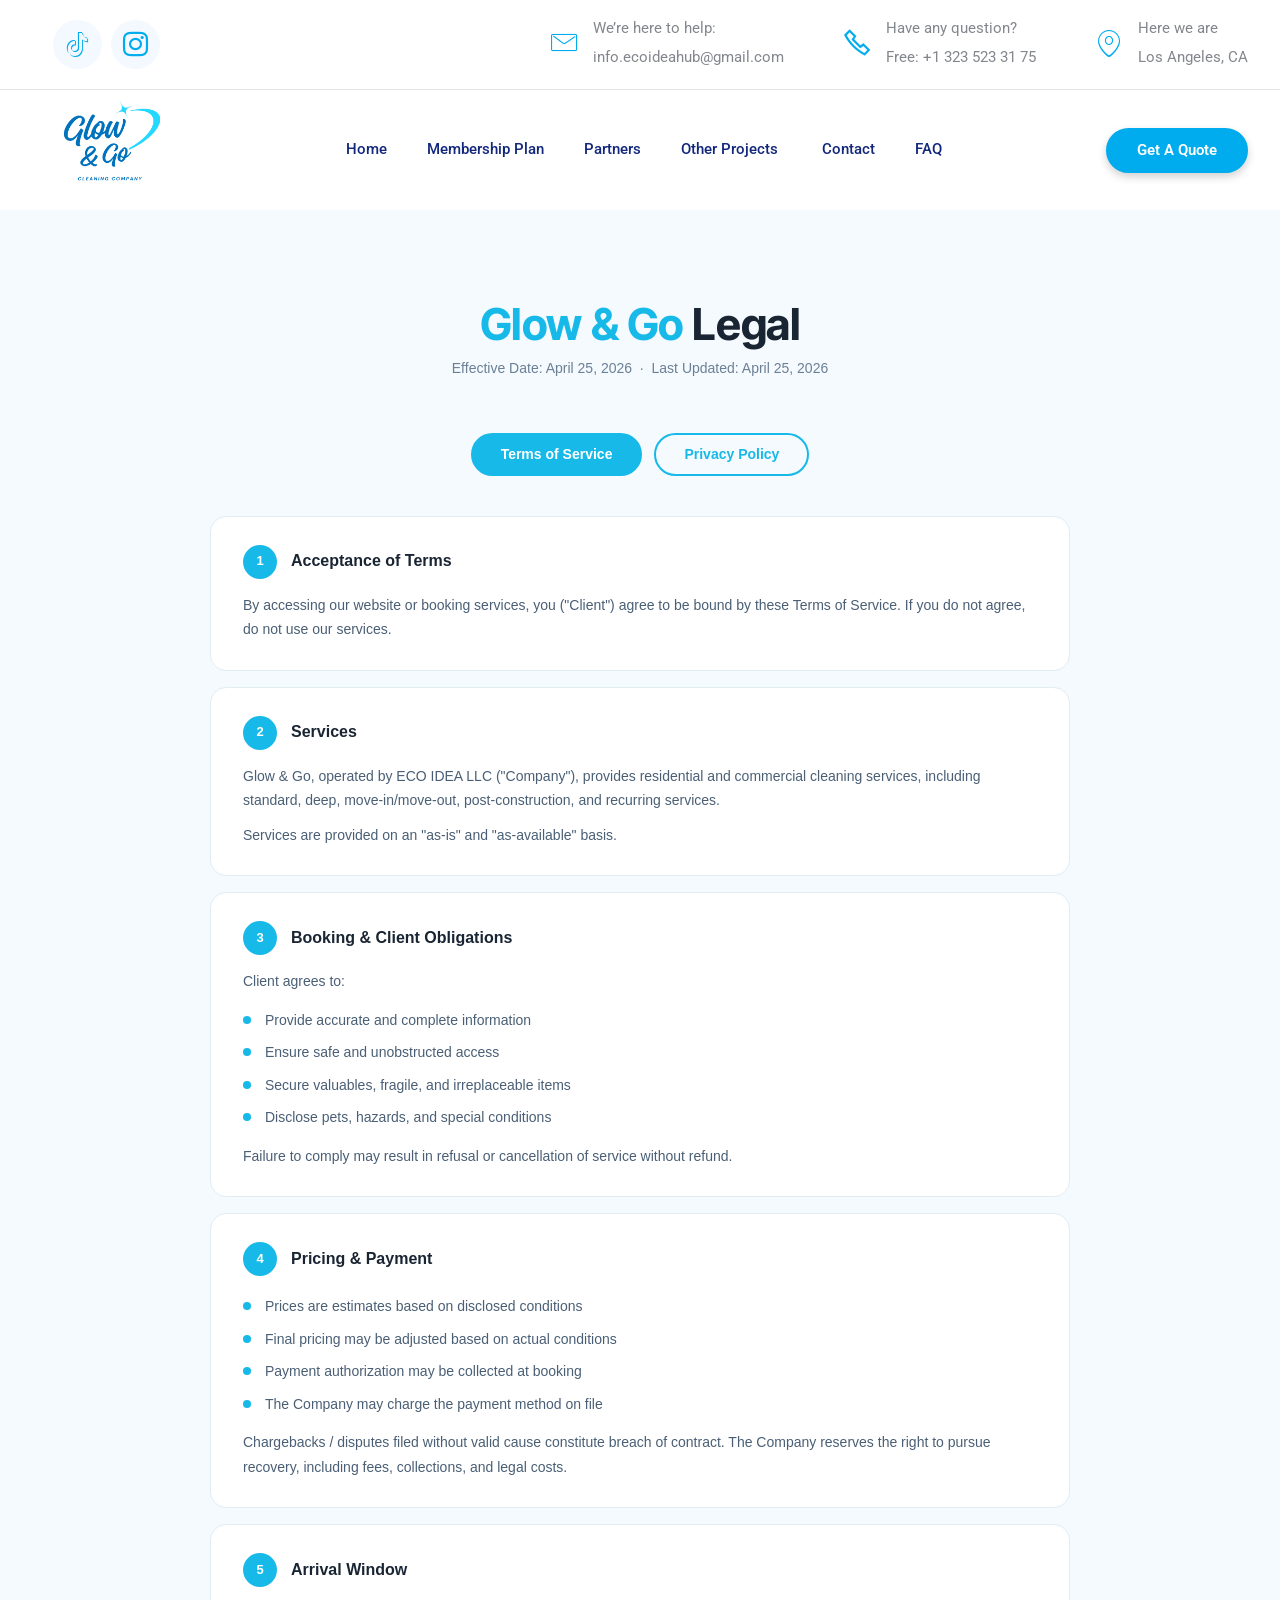
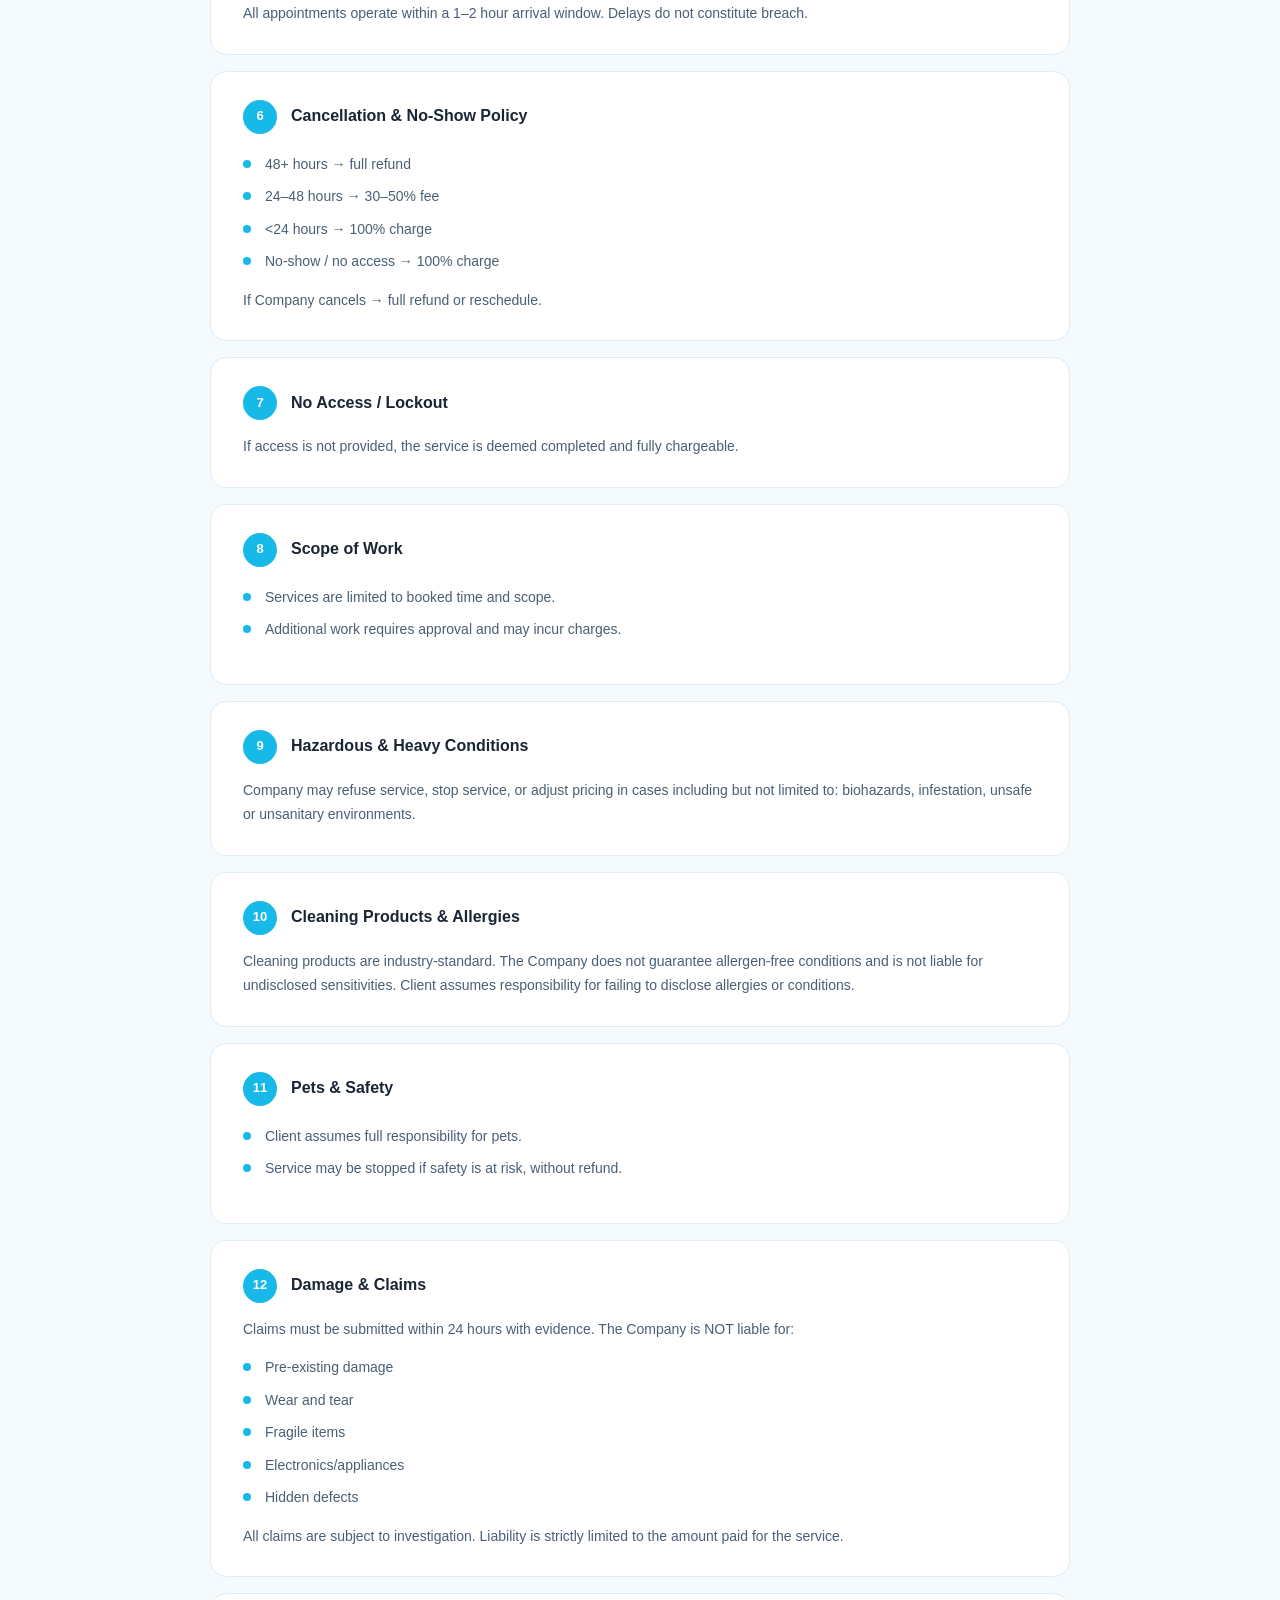
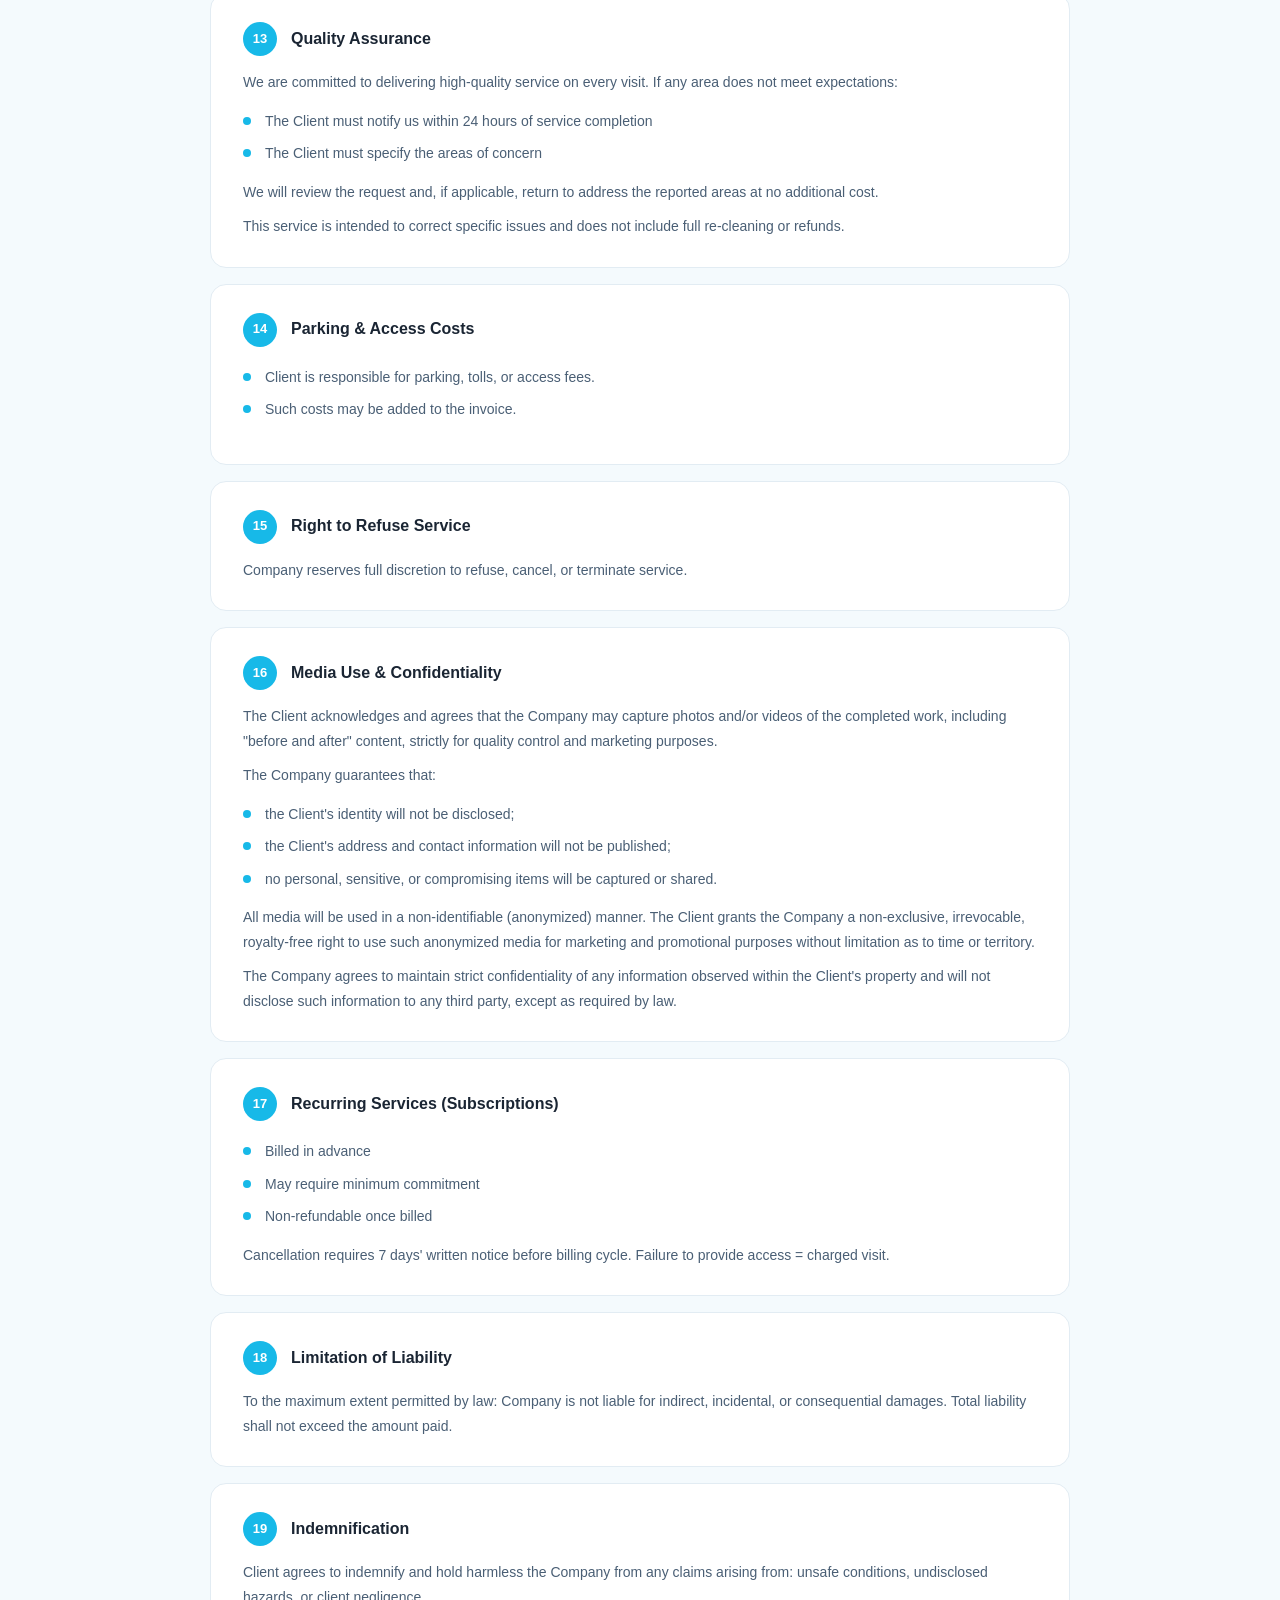
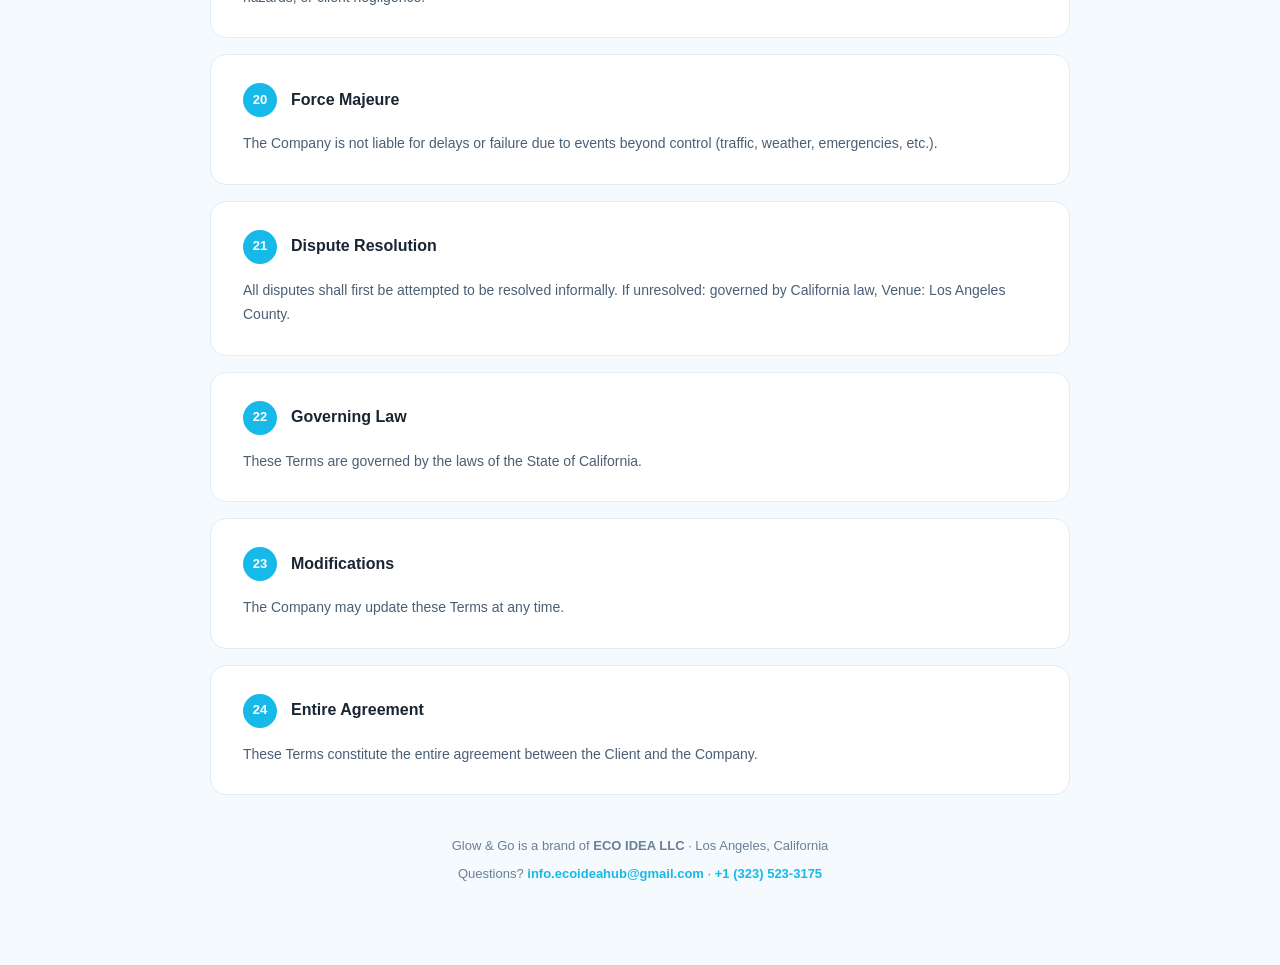
==== commit cf008309: "neW1" ====
--- a/page1.html
+++ b/page1.html
@@ -6,7 +6,7 @@
   <meta http-equiv="X-UA-Compatible" content="IE=edge">
   
   <meta name="viewport" content="width=device-width, initial-scale=1, minimum-scale=1">
-  <link rel="shortcut icon" href="assets/images/mbr-favicon.png" type="image/x-icon">
+  <link rel="shortcut icon" href="assets/images/glowgo20cleaning20service-128x128.png" type="image/x-icon">
   <meta name="description" content="">
   
   
@@ -25,12 +25,13 @@
   <noscript><link rel="stylesheet" href="https://fonts.googleapis.com/css?family=Dancing+Script:400,500,600,700&display=swap"></noscript>
   <link rel="preload" href="https://fonts.googleapis.com/css?family=Roboto:100,200,300,400,500,600,700,800,900,100i,200i,300i,400i,500i,600i,700i,800i,900i&display=swap" as="style" onload="this.onload=null;this.rel='stylesheet'">
   <noscript><link rel="stylesheet" href="https://fonts.googleapis.com/css?family=Roboto:100,200,300,400,500,600,700,800,900,100i,200i,300i,400i,500i,600i,700i,800i,900i&display=swap"></noscript>
-  <link rel="preload" as="style" href="assets/mobirise/css/mbr-additional.css?v=v4E5cn"><link rel="stylesheet" href="assets/mobirise/css/mbr-additional.css?v=v4E5cn" type="text/css">
-
-  
-  
-  
-
+  <link rel="preload" as="style" href="assets/mobirise/css/mbr-additional.css?v=xgxAz1"><link rel="stylesheet" href="assets/mobirise/css/mbr-additional.css?v=xgxAz1" type="text/css">
+
+  
+  
+  
+
+<link href="https://fonts.googleapis.com/css2?family=Inter+Tight:wght@400;500;600;700;800;900&display=swap" rel="stylesheet">
 </head>
 <body>
   
@@ -150,10 +151,12 @@
   margin-bottom: 56px;
 }
 #gg-terms .gt-hero-title {
-  font-size: 38px;
-  font-weight: 800;
+  font-family: 'Inter Tight', sans-serif;
+  font-size: clamp(28px, 3.5vw, 44px);
+  font-weight: 700;
   color: #1a2533;
-  letter-spacing: -0.5px;
+  letter-spacing: -0.01em;
+  line-height: 1.12;
   margin-bottom: 10px;
 }
 #gg-terms .gt-hero-title span { color: #17b9e8; }
@@ -274,7 +277,7 @@
 
 @media (max-width: 600px) {
   #gg-terms .gt-section { padding: 20px 18px; }
-  #gg-terms .gt-hero-title { font-size: 28px; }
+  #gg-terms 
 }
 </style>
 
